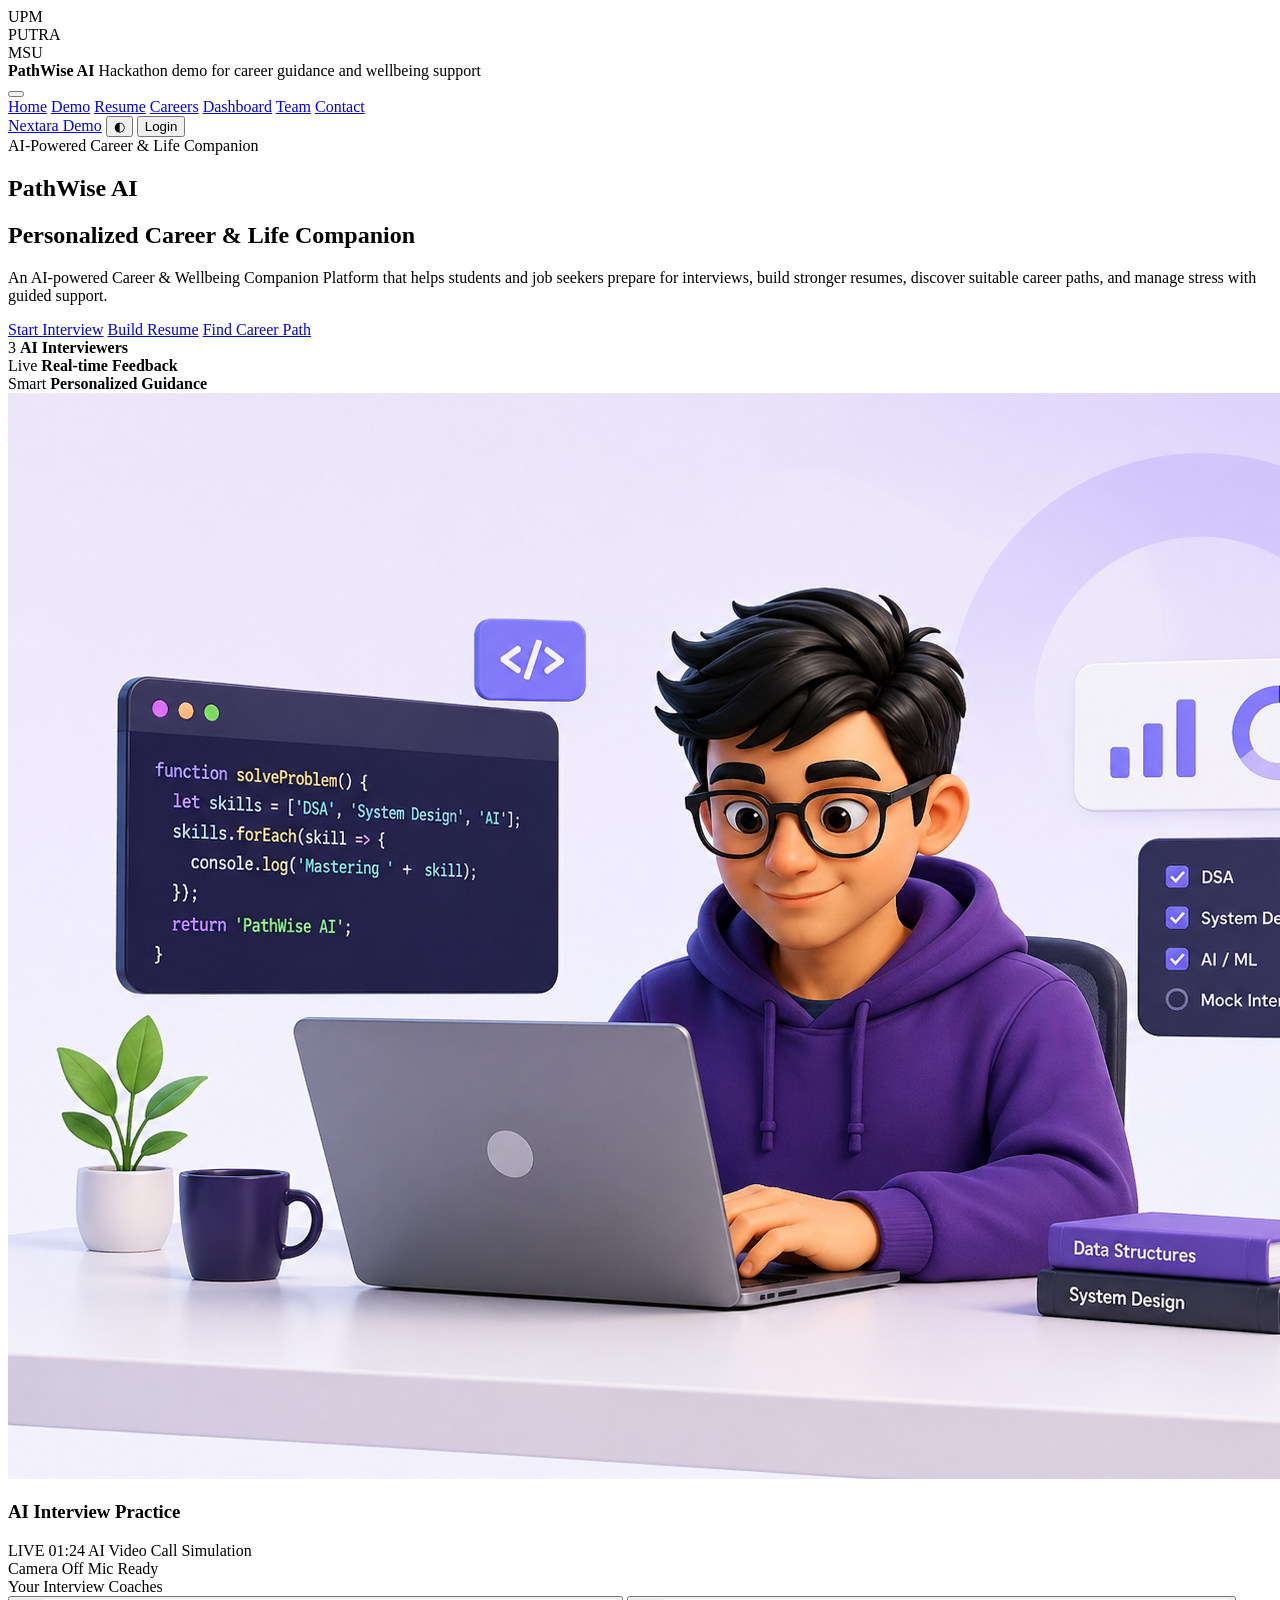
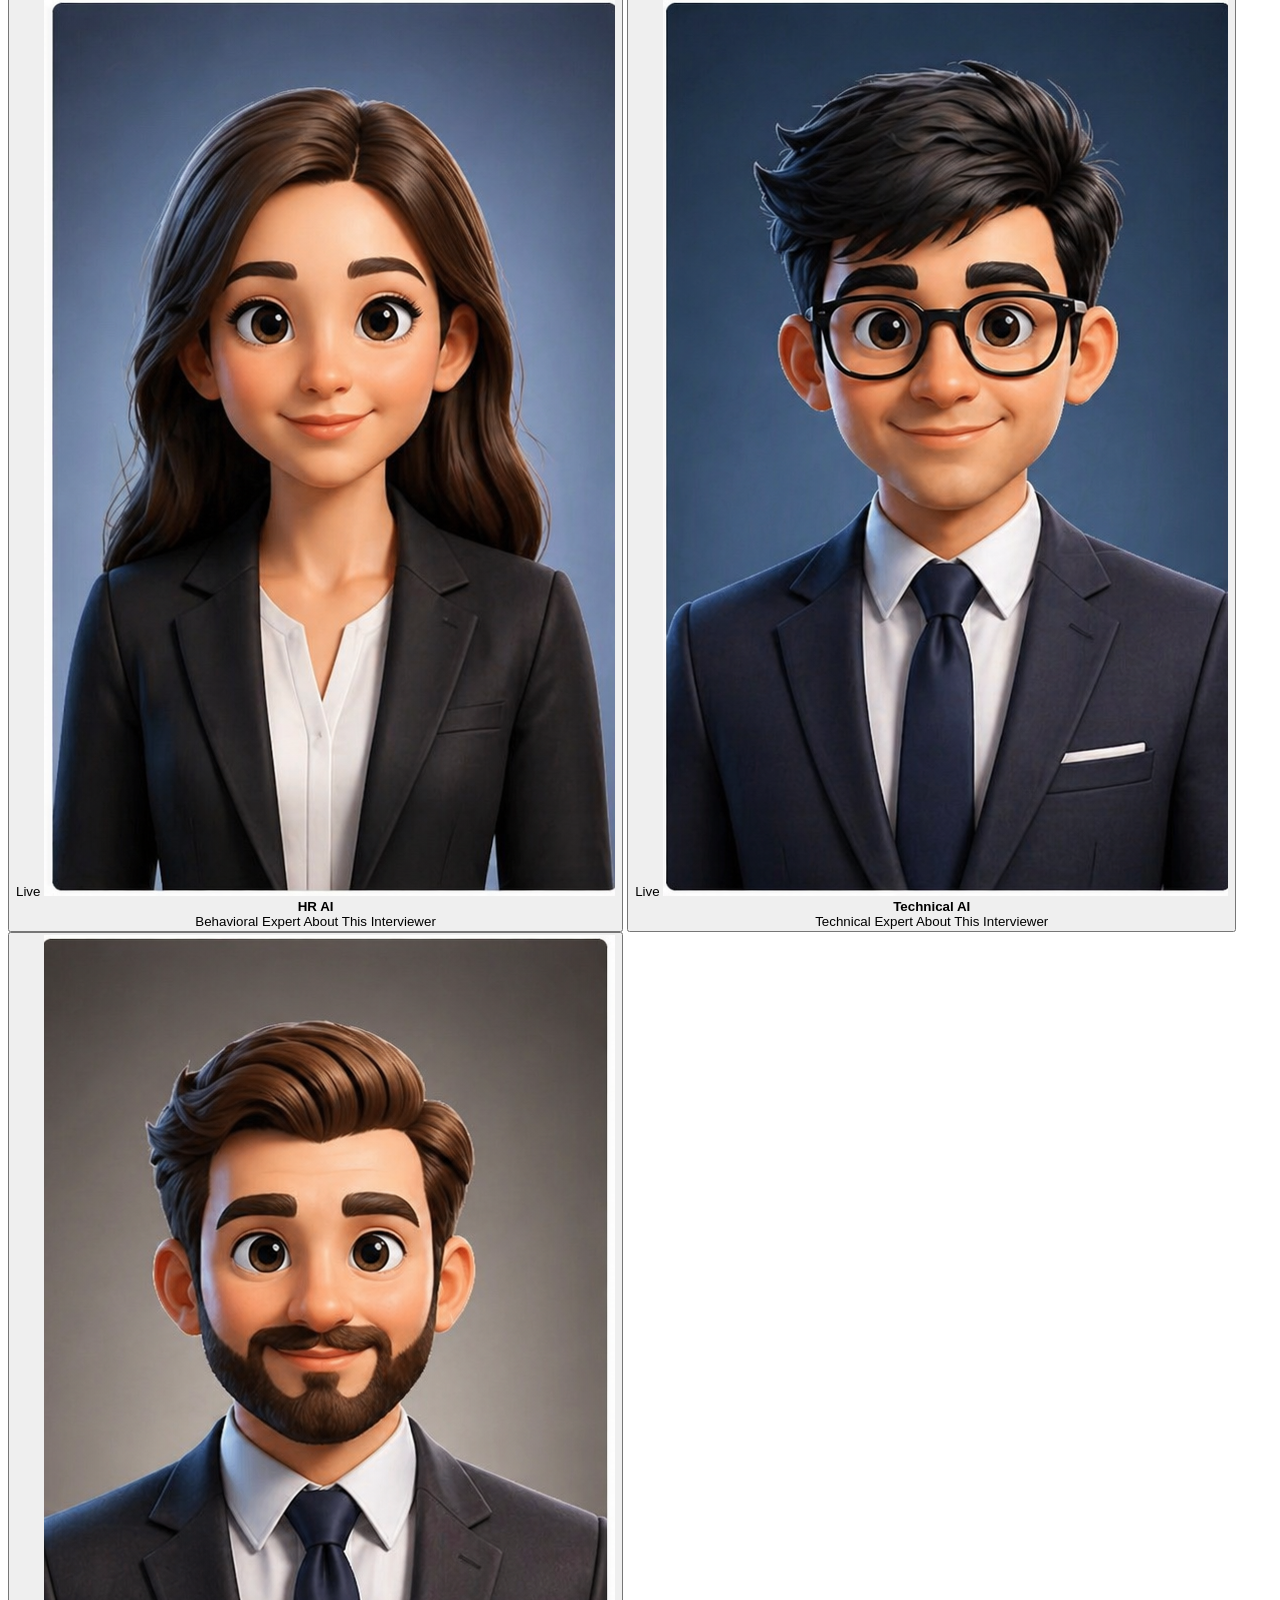
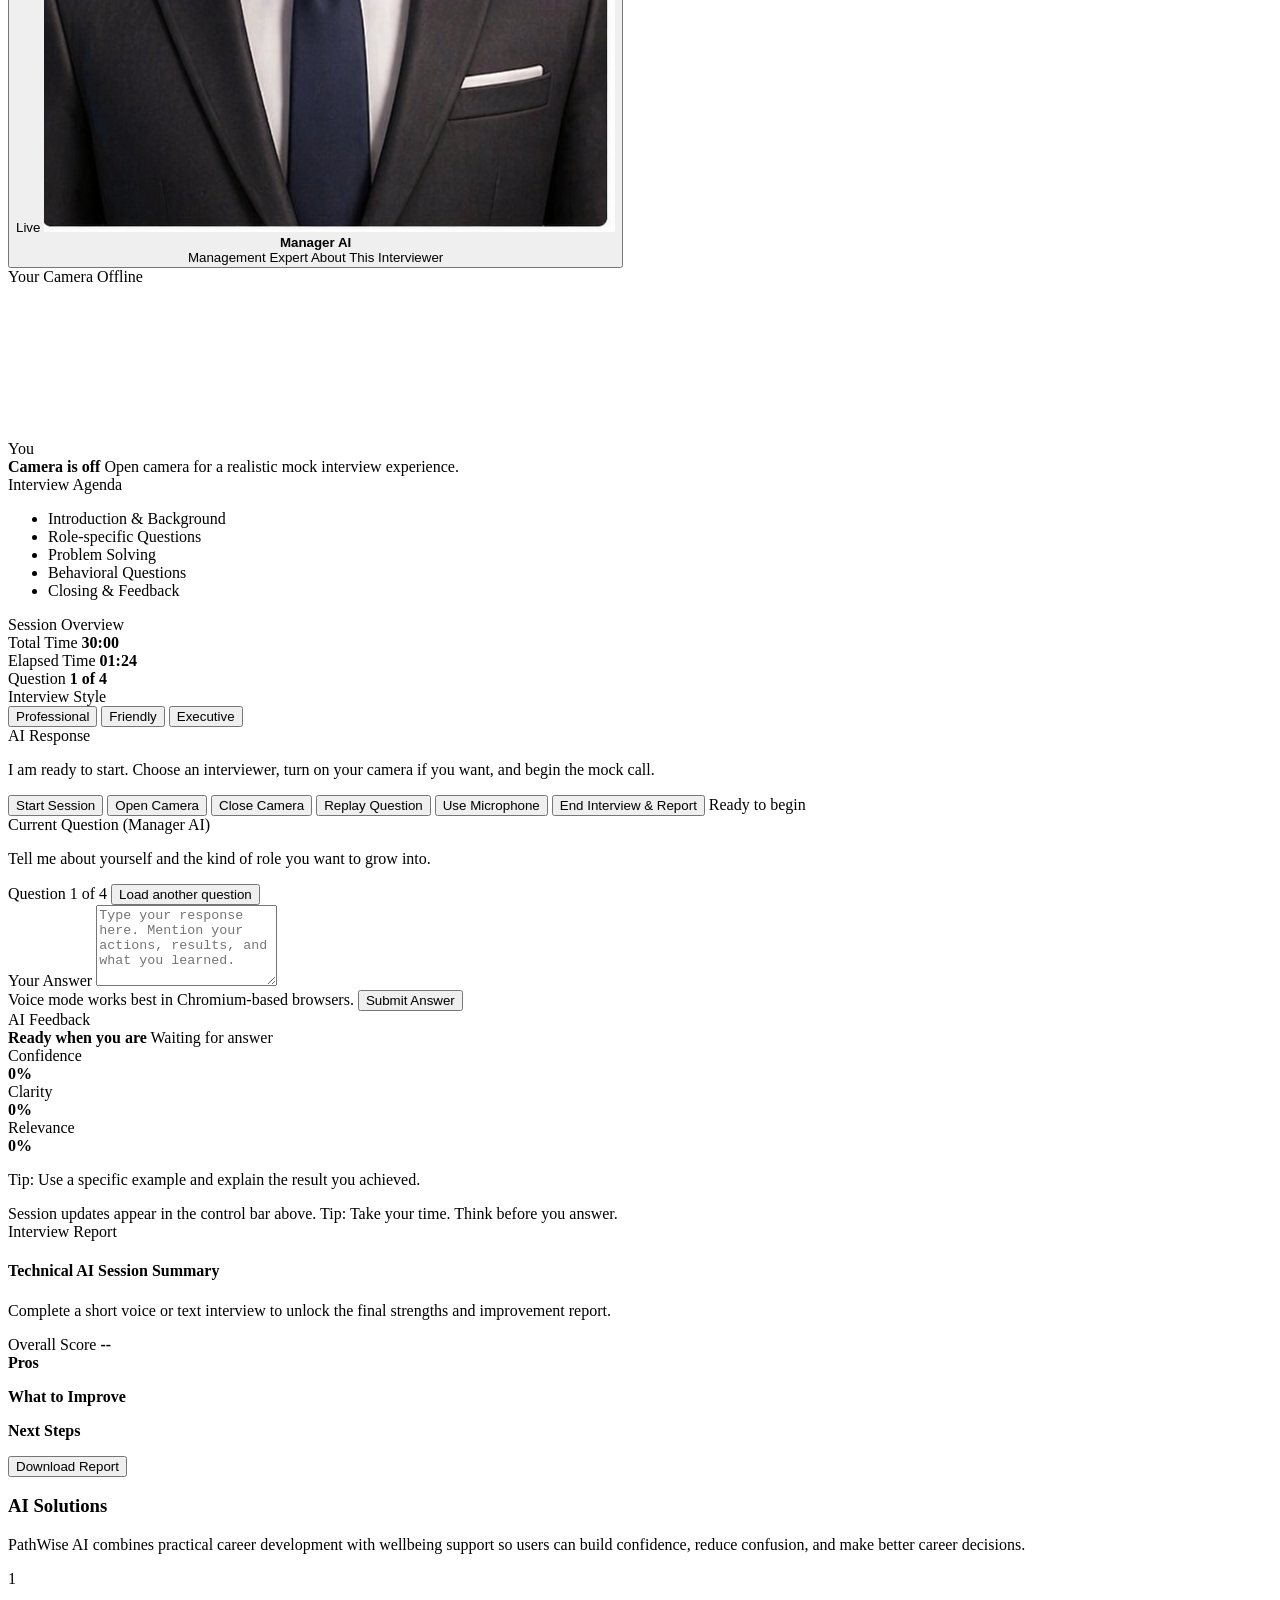
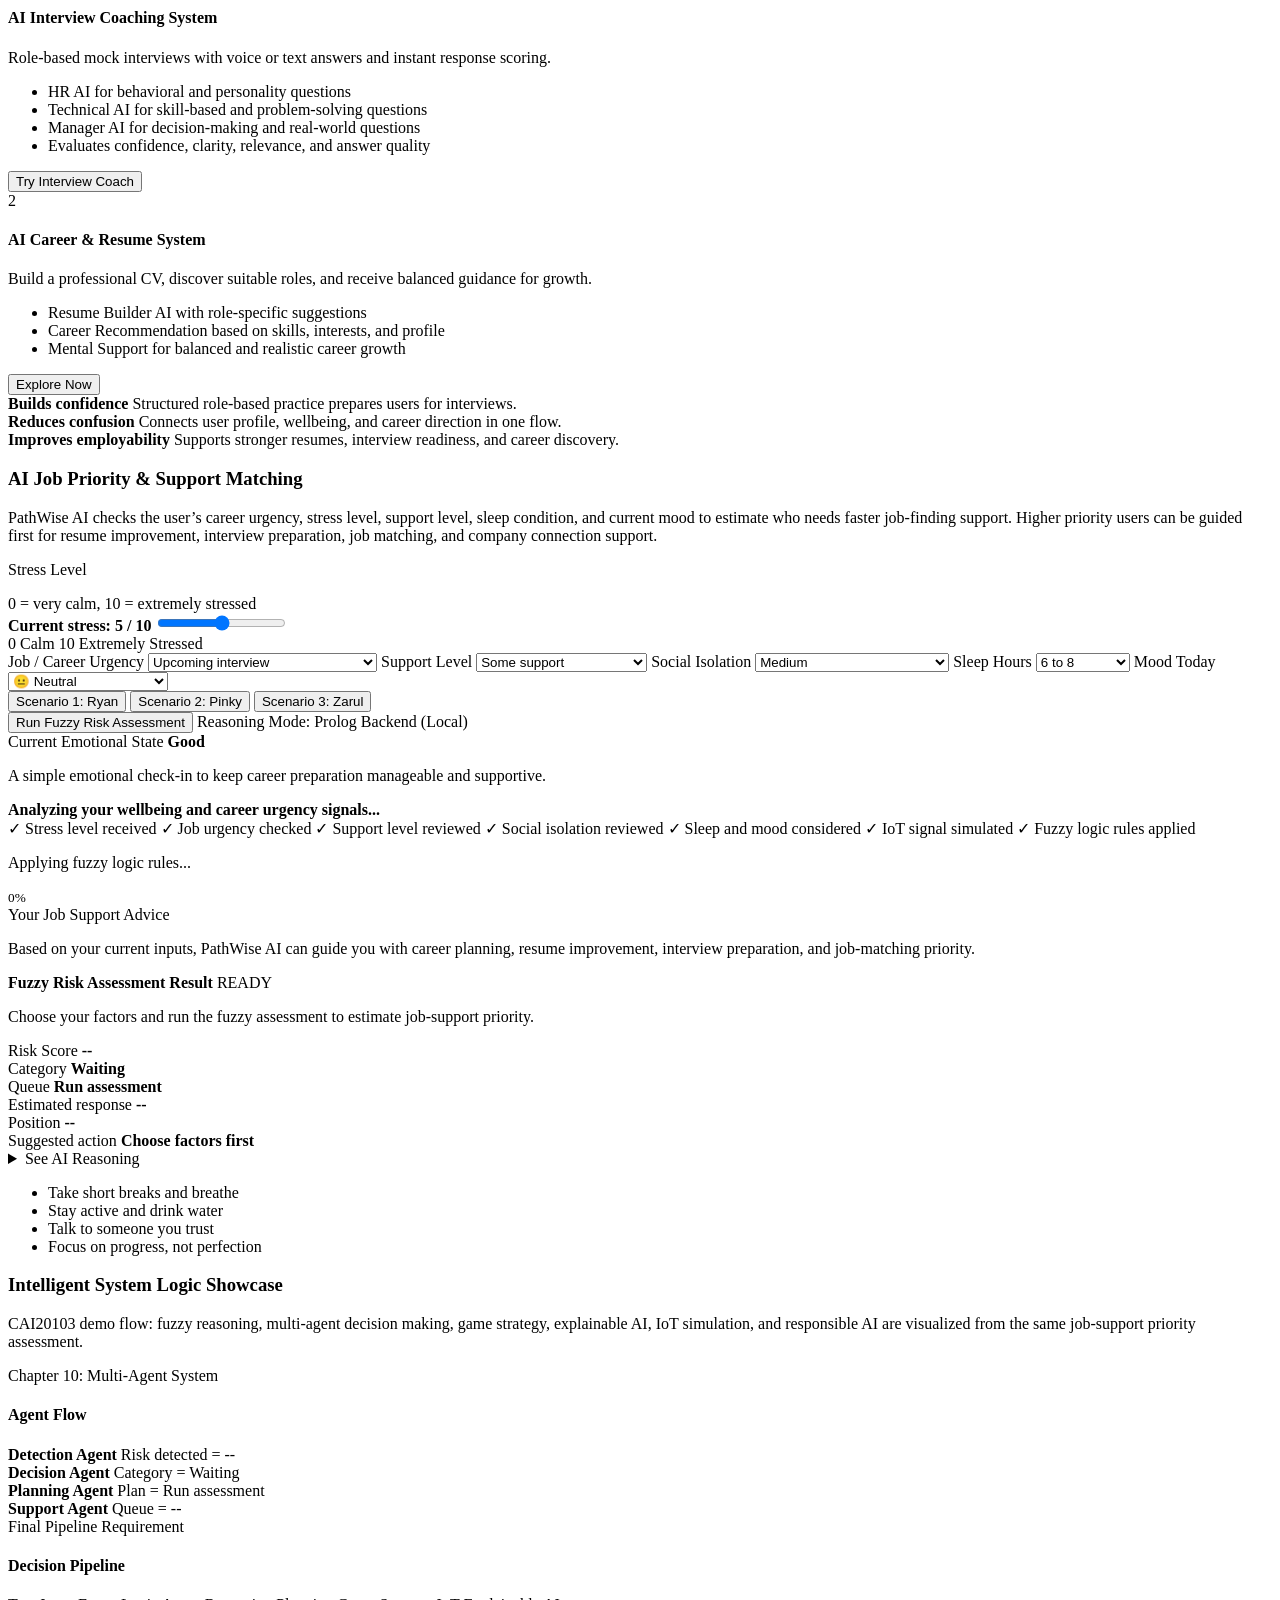
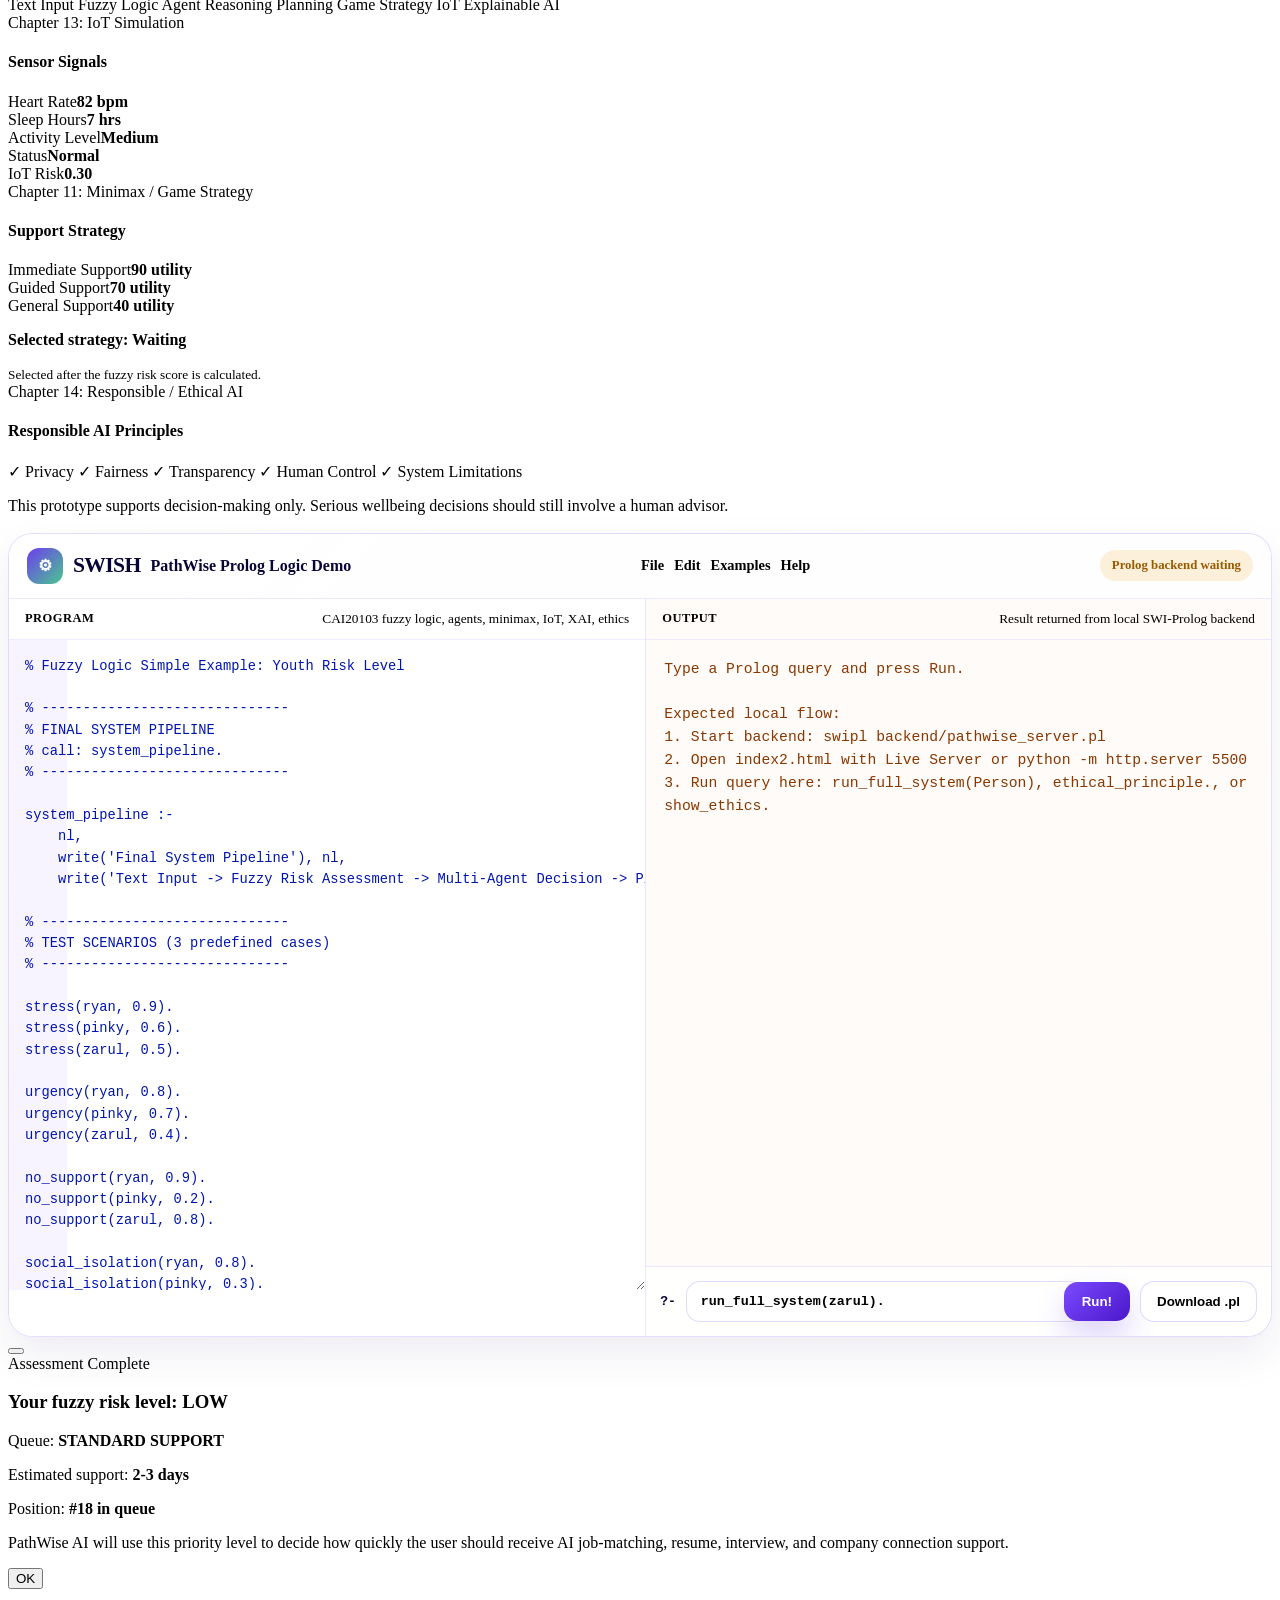
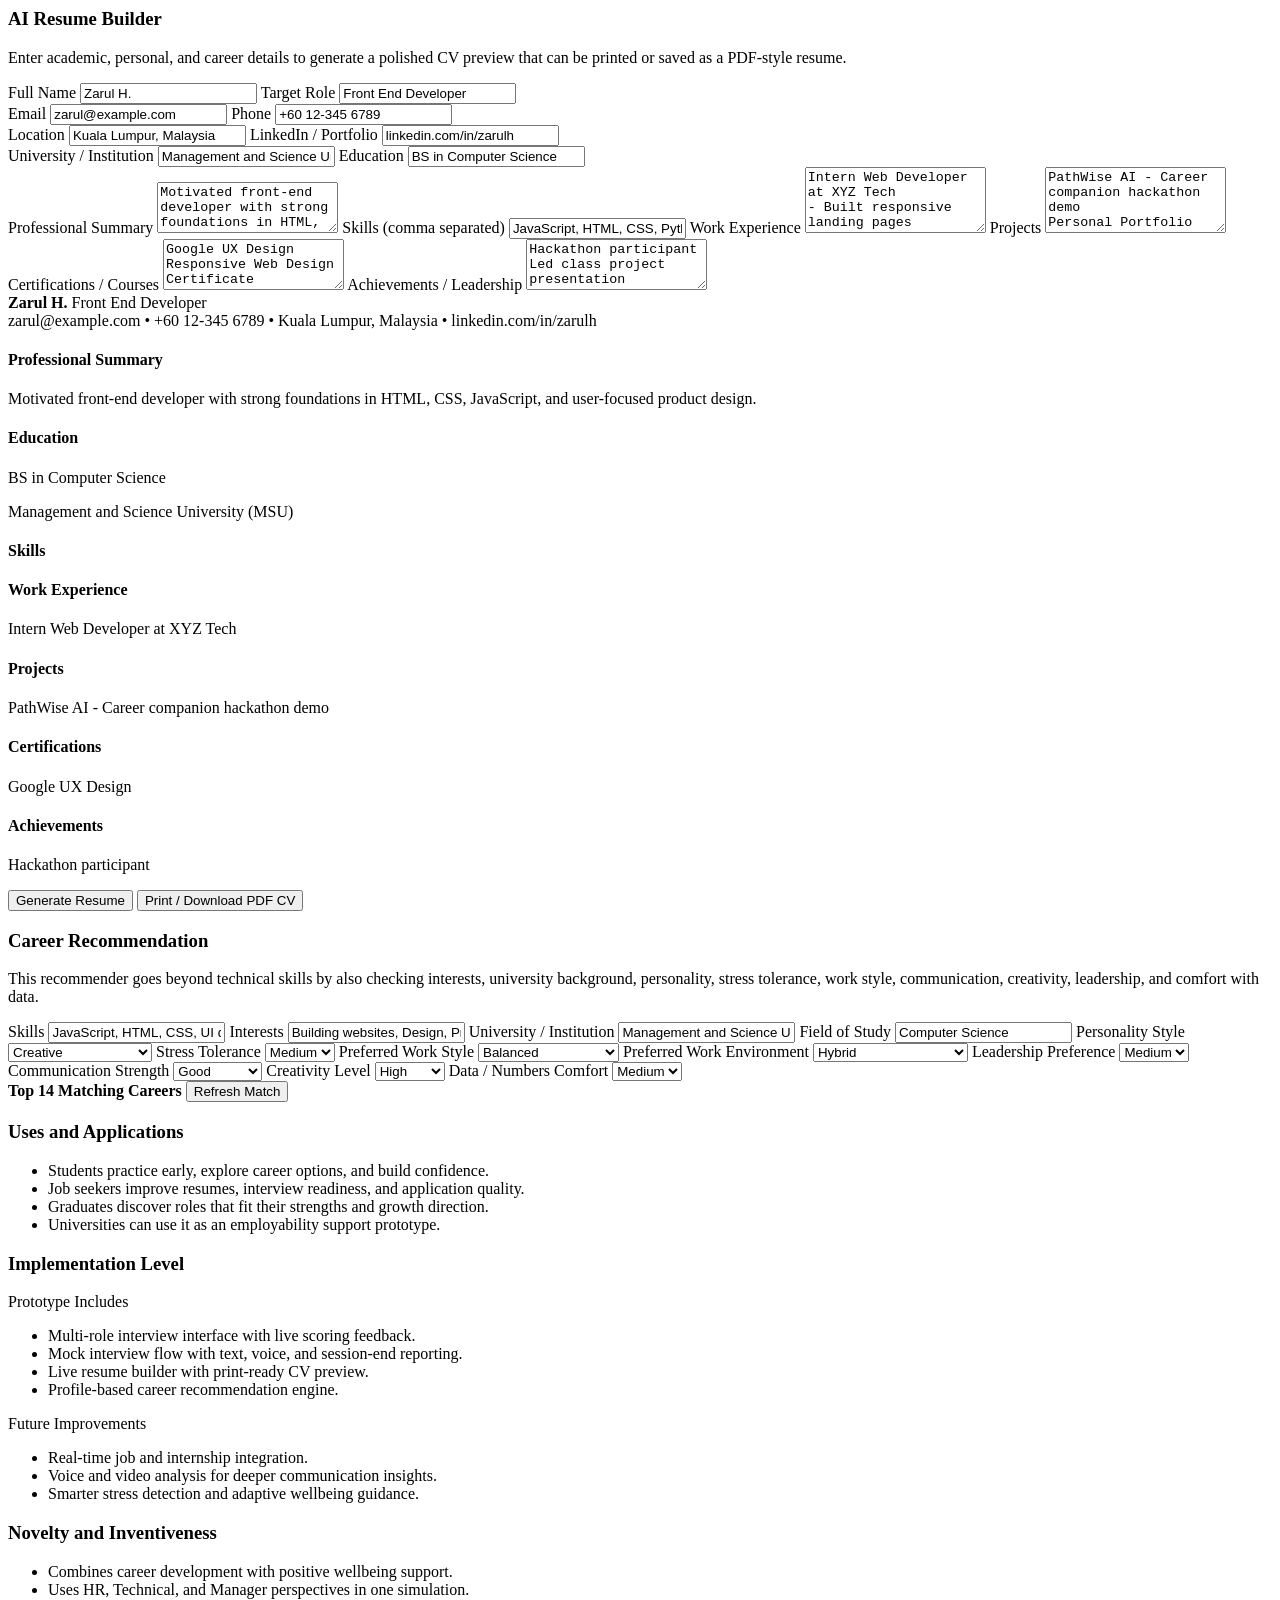
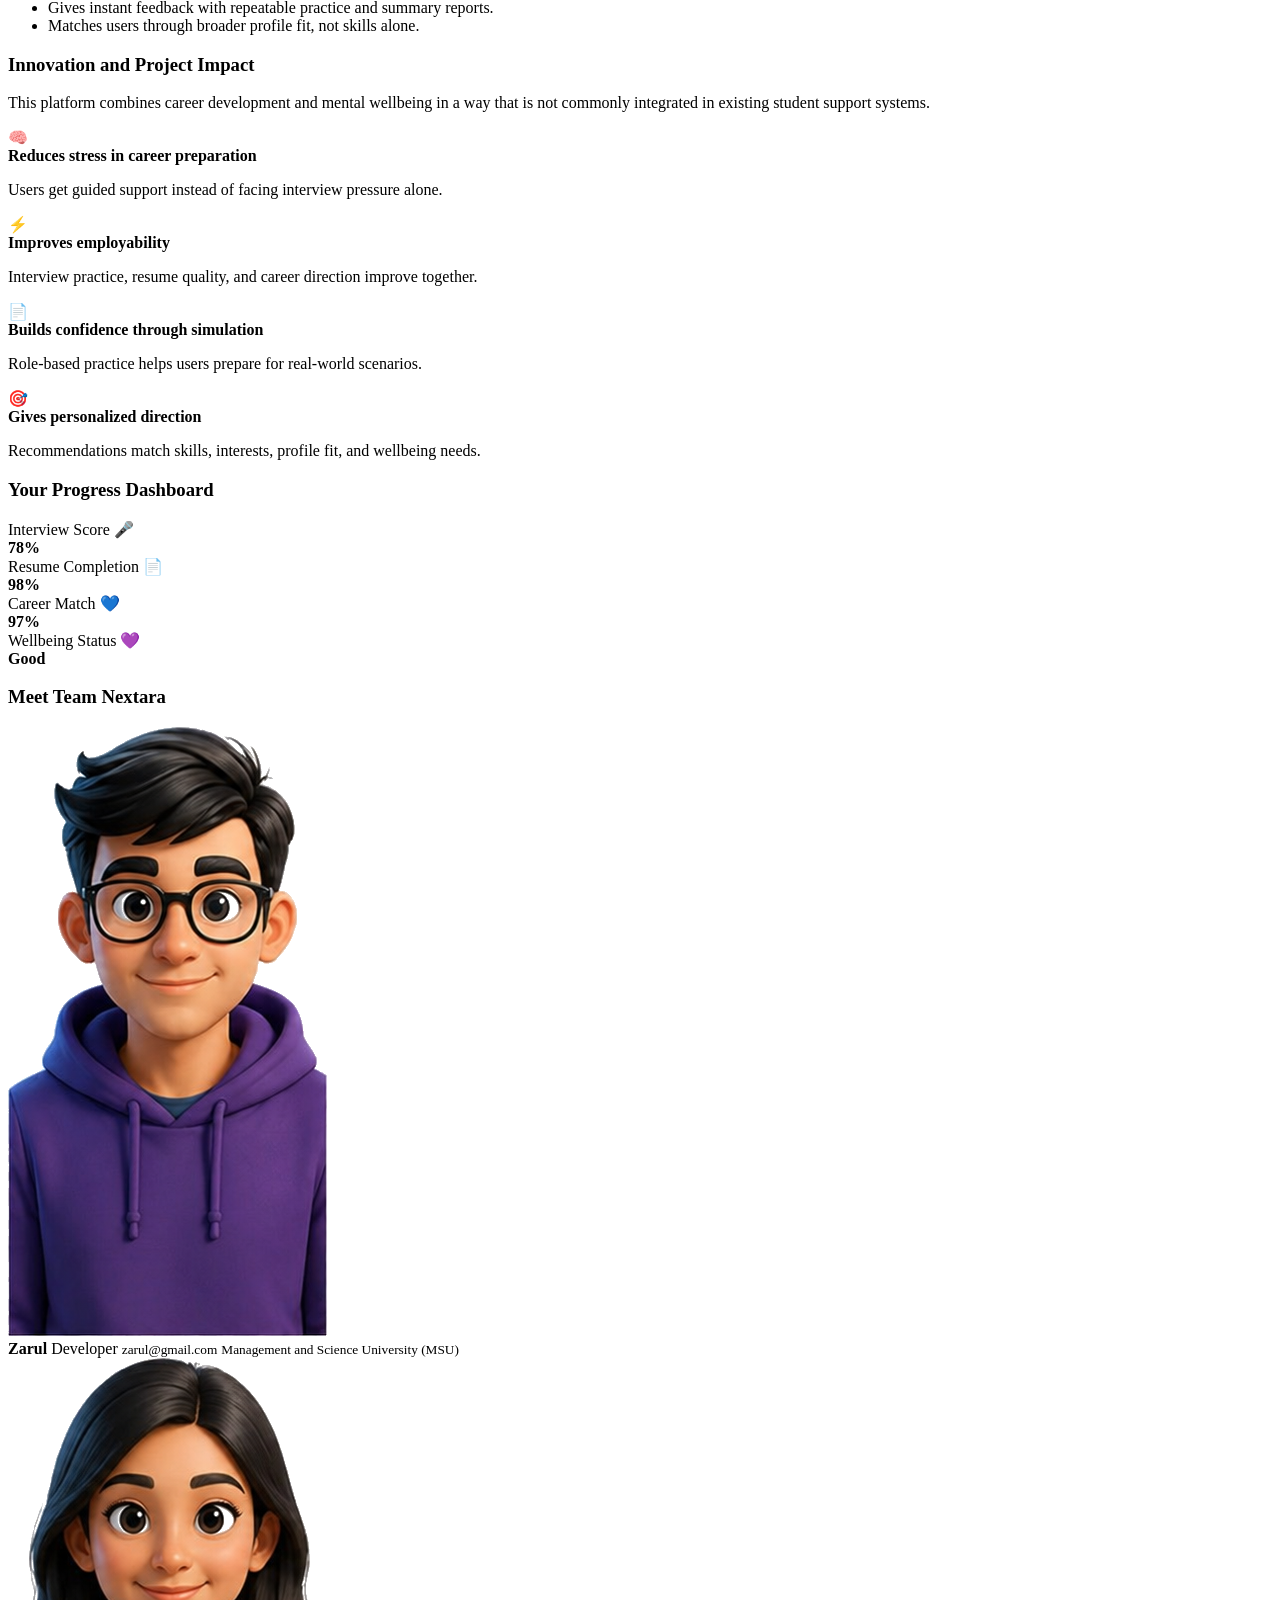
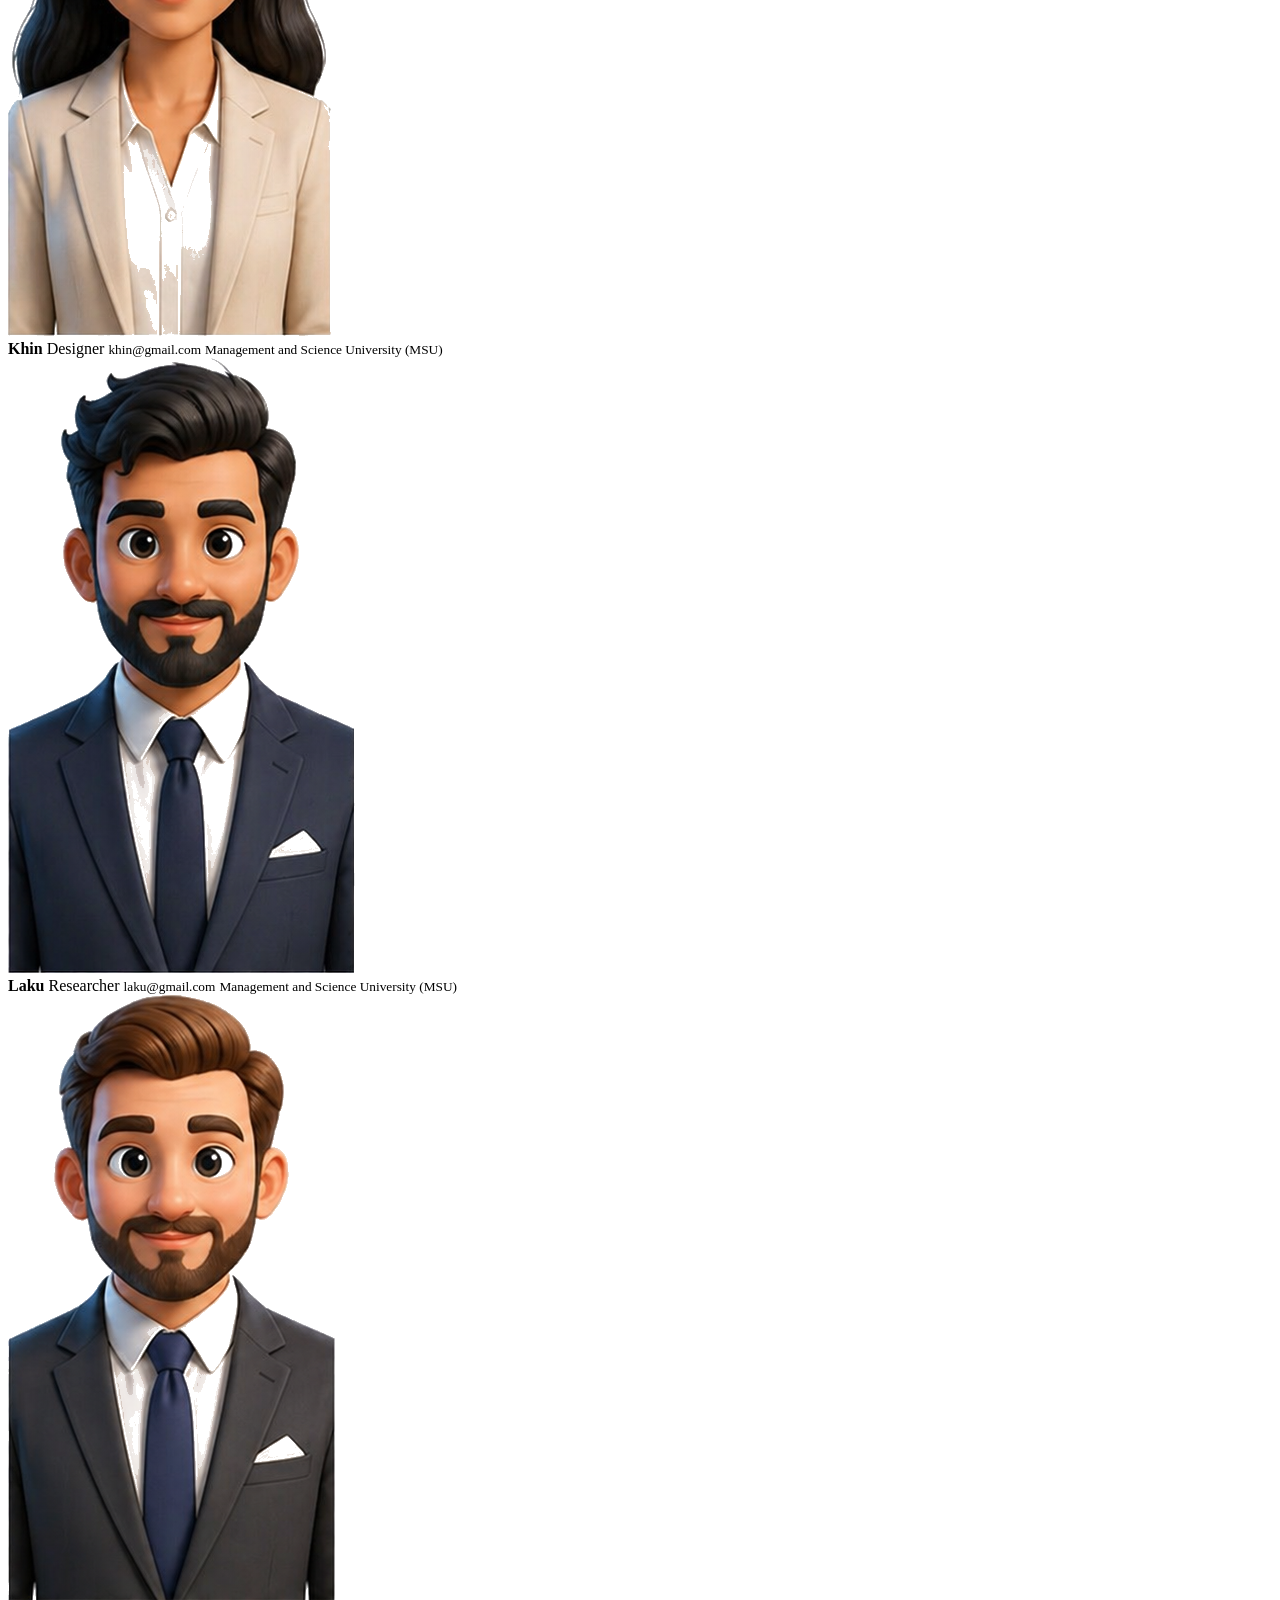
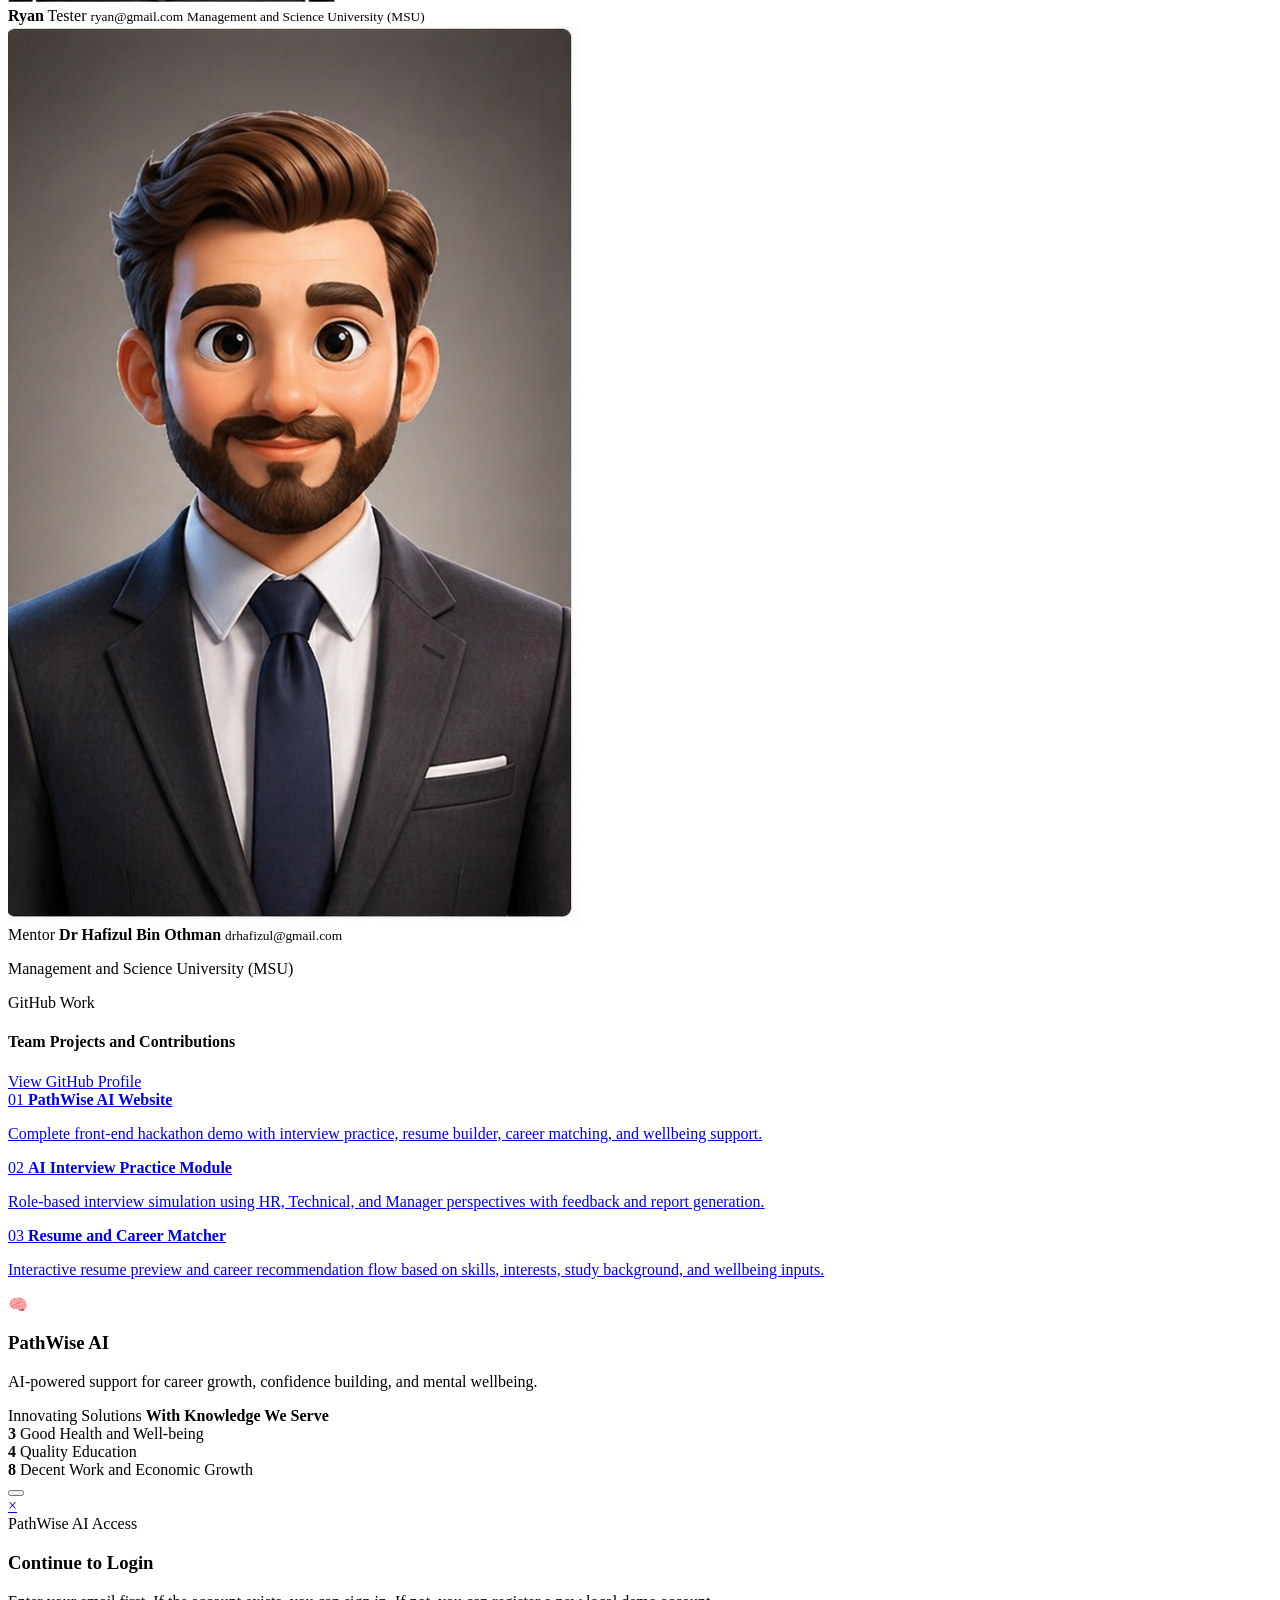
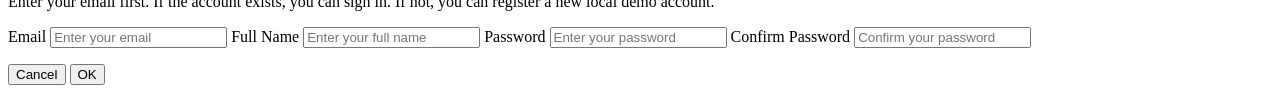
==== index2.html @ 495b3e90 "Fix Prolog SWISH demo in index2" ====
<!DOCTYPE html>
<html lang="en">
  <head>
    <meta charset="UTF-8" />
    <meta name="viewport" content="width=device-width, initial-scale=1.0" />
    <title>PathWise AI | Nextara</title>
    <link rel="stylesheet" href="style2.css" />
    <script defer src="js/prolog-api.js"></script>
    <script defer src="script2.js"></script>
    <style>
      .swish-demo-card {
        margin-top: 18px;
        overflow: hidden;
        border: 1px solid rgba(107, 63, 242, 0.16);
        border-radius: 24px;
        background: linear-gradient(135deg, rgba(255, 255, 255, 0.96), rgba(247, 243, 255, 0.88));
        box-shadow: 0 18px 42px rgba(36, 19, 91, 0.08);
      }

      .swish-demo-topbar {
        display: flex;
        align-items: center;
        justify-content: space-between;
        gap: 14px;
        padding: 14px 18px;
        border-bottom: 1px solid rgba(107, 63, 242, 0.12);
        background: rgba(255, 255, 255, 0.82);
      }

      .swish-brand {
        display: flex;
        align-items: center;
        gap: 10px;
        font-weight: 900;
        color: #090536;
      }

      .swish-brand-icon {
        width: 36px;
        height: 36px;
        display: grid;
        place-items: center;
        border-radius: 12px;
        background: linear-gradient(135deg, #6f3cf0, #48c78e);
        color: #fff;
      }

      .swish-brand strong {
        font-size: 1.35rem;
        letter-spacing: -0.03em;
      }

      .swish-menu {
        display: flex;
        flex-wrap: wrap;
        gap: 10px;
        color: var(--muted);
        font-weight: 800;
        font-size: 0.9rem;
      }

      .swish-status {
        padding: 8px 12px;
        border-radius: 999px;
        background: rgba(72, 199, 142, 0.12);
        color: #128852;
        font-size: 0.8rem;
        font-weight: 900;
      }

      .swish-status.offline {
        background: rgba(245, 165, 36, 0.16);
        color: #9a5a00;
      }

      .swish-demo-body {
        display: grid;
        grid-template-columns: minmax(0, 1.02fr) minmax(0, 1fr);
        min-height: 720px;
      }

      .swish-editor,
      .swish-console {
        min-width: 0;
      }

      .swish-editor {
        border-right: 1px solid rgba(107, 63, 242, 0.14);
        background: #fff;
      }

      .swish-pane-head {
        display: flex;
        align-items: center;
        justify-content: space-between;
        gap: 12px;
        padding: 12px 16px;
        border-bottom: 1px solid rgba(107, 63, 242, 0.1);
      }

      .swish-pane-head span {
        color: var(--primary-dark);
        font-size: 0.78rem;
        font-weight: 900;
        letter-spacing: 0.04em;
        text-transform: uppercase;
      }

      .swish-program {
        display: block;
        width: 100%;
        min-height: 650px;
        max-height: 720px;
        margin: 0;
        padding: 16px;
        border: 0;
        overflow: auto;
        color: #0015af;
        background:
          linear-gradient(90deg, rgba(247, 243, 255, 0.95) 0 58px, transparent 58px),
          #fff;
        font-family: "Consolas", "Courier New", monospace;
        font-size: 0.86rem;
        line-height: 1.55;
        white-space: pre;
        resize: vertical;
        box-sizing: border-box;
      }

      .swish-console {
        display: grid;
        grid-template-rows: auto minmax(590px, 1fr) auto;
        background: rgba(255, 252, 248, 0.88);
      }

      .swish-report-output {
        min-height: 590px;
        margin: 0;
        padding: 18px;
        overflow: auto;
        color: #8a3700;
        font-family: "Consolas", "Courier New", monospace;
        font-size: 0.92rem;
        line-height: 1.55;
        white-space: pre-wrap;
      }

      .swish-query-bar {
        display: grid;
        grid-template-columns: auto 1fr auto auto;
        gap: 10px;
        align-items: center;
        padding: 14px;
        border-top: 1px solid rgba(107, 63, 242, 0.12);
        background: rgba(255, 255, 255, 0.9);
      }

      .swish-query-bar code {
        color: #090536;
        font-weight: 900;
      }

      .swish-program:focus {
        outline: none;
        caret-color: #4b16c9;
        box-shadow: inset 0 0 0 2px rgba(107, 63, 242, 0.18);
      }

      .swish-query-bar select,
      .swish-query-bar input {
        width: 100%;
        padding: 12px 14px;
        border: 1px solid rgba(107, 63, 242, 0.18);
        border-radius: 14px;
        color: var(--text);
        font-weight: 800;
      }

      .swish-query-bar input {
        font-family: "Consolas", "Courier New", monospace;
        background: #fff;
      }

      .swish-run-btn {
        padding: 12px 18px;
        border: 0;
        border-radius: 14px;
        background: linear-gradient(135deg, #7b4bff, #4b16c9);
        color: #fff;
        font-weight: 900;
        cursor: pointer;
        box-shadow: 0 16px 30px rgba(107, 63, 242, 0.22);
      }

      .swish-run-btn:hover {
        transform: translateY(-1px);
      }

      .swish-download-btn {
        padding: 12px 16px;
        border: 1px solid rgba(107, 63, 242, 0.2);
        border-radius: 14px;
        background: #fff;
        color: var(--primary-dark);
        font-weight: 900;
        cursor: pointer;
      }

      .swish-download-btn:hover {
        transform: translateY(-1px);
        box-shadow: 0 12px 24px rgba(107, 63, 242, 0.14);
      }

      @media (max-width: 900px) {
        .swish-demo-body {
          grid-template-columns: 1fr;
        }

        .swish-editor {
          border-right: 0;
          border-bottom: 1px solid rgba(107, 63, 242, 0.14);
        }

        .swish-query-bar {
          grid-template-columns: 1fr;
        }
      }
    </style>
  </head>
  <body>
    <div class="ambient ambient-left"></div>
    <div class="ambient ambient-right"></div>

    <div class="site-shell">
      <header class="topbar" id="home">
        <div class="header-brand">
          <div class="brand-cluster">
            <div class="logo-chip logo-upm">UPM</div>
            <div class="logo-chip logo-putra">PUTRA</div>
            <div class="logo-chip logo-msu">MSU</div>
          </div>
          <div class="brand-text">
            <strong>PathWise AI</strong>
            <span>Hackathon demo for career guidance and wellbeing support</span>
          </div>
        </div>

        <button class="menu-toggle" id="menuToggle" type="button" aria-label="Toggle navigation">
          <span></span>
          <span></span>
          <span></span>
        </button>

        <nav class="main-nav" id="mainNav">
          <a href="#home">Home</a>
          <a href="#interview-demo">Demo</a>
          <a href="#resume-builder">Resume</a>
          <a href="#career-path">Careers</a>
          <a href="#dashboard">Dashboard</a>
          <a href="#team">Team</a>
          <a href="#footer">Contact</a>
        </nav>

        <div class="topbar-actions">
          <a class="header-pill" href="#interview-demo">Nextara Demo</a>
          <button class="theme-toggle" id="themeToggle" type="button" aria-label="Toggle theme">
            <span class="theme-icon">◐</span>
          </button>
          <button class="login-btn" id="loginTriggerBtn" type="button">Login</button>
        </div>
      </header>

      <main>
        <section class="hero-grid section-anchor">
          <div class="hero-panel">
            <span class="eyebrow">AI-Powered Career &amp; Life Companion</span>
            <h1>PathWise AI</h1>
            <h2>Personalized Career &amp; Life Companion</h2>
            <p class="hero-copy">
              An AI-powered Career &amp; Wellbeing Companion Platform that helps
              students and job seekers prepare for interviews, build stronger
              resumes, discover suitable career paths, and manage stress with
              guided support.
            </p>

            <div class="hero-actions">
              <a class="primary-btn" href="#interview-demo">Start Interview</a>
              <a class="secondary-btn" href="#resume-builder">Build Resume</a>
              <a class="secondary-btn" href="#career-path">Find Career Path</a>
            </div>

            <div class="hero-meta">
              <div class="meta-card">
                <span class="meta-label">3</span>
                <strong>AI Interviewers</strong>
              </div>
              <div class="meta-card">
                <span class="meta-label">Live</span>
                <strong>Real-time Feedback</strong>
              </div>
              <div class="meta-card">
                <span class="meta-label">Smart</span>
                <strong>Personalized Guidance</strong>
              </div>
            </div>
          </div>

          <div class="hero-visual">
            <img class="hero-visual-image" src="assets/home.png" alt="PathWise AI hero illustration" />
          </div>
        </section>

        <section class="section-card interview-demo" id="interview-demo">
          <div class="section-title centered">
            <h3>AI Interview Practice</h3>
          </div>

          <div class="video-stage avatar-style-friendly" id="videoStage">
            <div class="stage-topbar">
              <div class="stage-status-group">
                <span class="live-pill">LIVE</span>
                <span class="stage-clock" id="stageClock">01:24</span>
                <span class="call-mode-pill">AI Video Call Simulation</span>
              </div>
              <div class="device-status-row">
                <span class="device-pill" id="cameraStatus">Camera Off</span>
                <span class="device-pill" id="micStatus">Mic Ready</span>
              </div>
            </div>

            <div class="stage-toolbar">
              <div class="interview-panel-main">
                <span class="mini-label stage-label">Your Interview Coaches</span>
                <div class="speaker-grid">
                  <button class="speaker-card" type="button" data-role="hr">
                    <div class="speaker-avatar hr-avatar">
                      <span class="speaker-wave" aria-hidden="true">Live</span>
                      <img class="speaker-photo" src="assets/interview_hr_new.png" alt="HR AI avatar" />
                    </div>
                    <div class="speaker-meta">
                      <div class="speaker-meta-top">
                        <span class="speaker-online" aria-hidden="true"></span>
                        <strong>HR AI</strong>
                      </div>
                      <span>Behavioral Expert</span>
                      <span class="speaker-action">About This Interviewer</span>
                    </div>
                  </button>

                  <button class="speaker-card" type="button" data-role="technical">
                    <div class="speaker-avatar technical-avatar">
                      <span class="speaker-wave" aria-hidden="true">Live</span>
                      <img class="speaker-photo" src="assets/interview_technical_new.png" alt="Technical AI avatar" />
                    </div>
                    <div class="speaker-meta">
                      <div class="speaker-meta-top">
                        <span class="speaker-online" aria-hidden="true"></span>
                        <strong>Technical AI</strong>
                      </div>
                      <span>Technical Expert</span>
                      <span class="speaker-action">About This Interviewer</span>
                    </div>
                  </button>

                  <button class="speaker-card active" type="button" data-role="manager">
                    <div class="speaker-avatar manager-avatar">
                      <span class="speaker-wave" aria-hidden="true">Live</span>
                      <img class="speaker-photo" src="assets/interview_manager_new.png" alt="Manager AI avatar" />
                    </div>
                    <div class="speaker-meta">
                      <div class="speaker-meta-top">
                        <span class="speaker-online" aria-hidden="true"></span>
                        <strong>Manager AI</strong>
                      </div>
                      <span>Management Expert</span>
                      <span class="speaker-action">About This Interviewer</span>
                    </div>
                  </button>
                </div>
              </div>

              <div class="user-stage-card">
                <div class="user-stage-head">
                  <span class="mini-label stage-label">Your Camera</span>
                  <span class="camera-indicator" id="cameraIndicator">Offline</span>
                </div>
                <div class="user-video-wrap">
                  <video id="userVideo" autoplay muted playsinline></video>
                  <div class="user-video-placeholder" id="userVideoPlaceholder">
                    <div class="user-video-avatar">You</div>
                    <strong>Camera is off</strong>
                    <span>Open camera for a realistic mock interview experience.</span>
                  </div>
                </div>
                <div class="camera-summary-grid">
                  <div class="camera-summary-card">
                    <span class="mini-label stage-label">Interview Agenda</span>
                    <ul class="agenda-list">
                      <li class="active">Introduction &amp; Background</li>
                      <li>Role-specific Questions</li>
                      <li>Problem Solving</li>
                      <li>Behavioral Questions</li>
                      <li>Closing &amp; Feedback</li>
                    </ul>
                  </div>
                  <div class="camera-summary-card">
                    <span class="mini-label stage-label">Session Overview</span>
                    <div class="overview-stats">
                      <div class="overview-item">
                        <span>Total Time</span>
                        <strong>30:00</strong>
                      </div>
                      <div class="overview-item">
                        <span>Elapsed Time</span>
                        <strong id="elapsedClock">01:24</strong>
                      </div>
                      <div class="overview-item">
                        <span>Question</span>
                        <strong id="overviewQuestionCounter">1 of 4</strong>
                      </div>
                    </div>
                  </div>
                </div>
              </div>
            </div>

            <div class="call-config-bar">
              <div class="avatar-style-picker">
                <span class="mini-label stage-label">Interview Style</span>
                <div class="style-options">
                  <button class="style-chip" type="button" data-avatar-style="professional">Professional</button>
                  <button class="style-chip active" type="button" data-avatar-style="friendly">Friendly</button>
                  <button class="style-chip" type="button" data-avatar-style="executive">Executive</button>
                </div>
              </div>

              <div class="ai-response-box">
                <span class="mini-label stage-label">AI Response</span>
                <p id="aiResponseText">
                  I am ready to start. Choose an interviewer, turn on your camera if
                  you want, and begin the mock call.
                </p>
              </div>
            </div>

            <div class="stage-controls">
              <button class="control-btn" id="startInterviewBtn" type="button">Start Session</button>
              <button class="control-btn" id="openCameraBtn" type="button">Open Camera</button>
              <button class="control-btn" id="closeCameraBtn" type="button">Close Camera</button>
              <button class="control-btn" id="replayQuestionBtn" type="button">Replay Question</button>
              <button class="control-btn" id="voiceAnswerBtn" type="button">Use Microphone</button>
              <button class="control-btn danger-control" id="finishInterviewBtn" type="button">End Interview &amp; Report</button>
              <span class="session-status" id="sessionStatus">Ready to begin</span>
            </div>
          </div>

          <div class="demo-panels">
            <article class="mini-panel qa-panel">
              <span class="mini-label">Current Question (<span id="questionRoleLabel">Manager AI</span>)</span>
              <p id="questionText">
                Tell me about yourself and the kind of role you want to grow
                into.
              </p>
              <div class="question-footer">
                <span id="questionCounter">Question 1 of 4</span>
                <button class="text-action" id="nextQuestionBtn" type="button">Load another question</button>
              </div>
            </article>

            <article class="mini-panel answer-panel">
              <label class="mini-label" for="answerInput">Your Answer</label>
              <textarea
                id="answerInput"
                rows="5"
                placeholder="Type your response here. Mention your actions, results, and what you learned."
              ></textarea>
              <div class="answer-actions">
                <span class="timer-note" id="voiceSupportNote">Voice mode works best in Chromium-based browsers.</span>
                <button class="primary-btn full-btn" id="submitAnswerBtn" type="button">
                  Submit Answer
                </button>
              </div>
            </article>

            <article class="mini-panel feedback-panel">
              <span class="mini-label">AI Feedback</span>
              <div class="feedback-header">
                <strong id="feedbackHeadline">Ready when you are</strong>
                <span id="feedbackTone" class="feedback-tone neutral">Waiting for answer</span>
              </div>

              <div class="feedback-metric">
                <span>Confidence</span>
                <div class="metric-line">
                  <div class="metric-fill" id="confidenceFill"></div>
                </div>
                <strong id="confidenceScore">0%</strong>
              </div>

              <div class="feedback-metric">
                <span>Clarity</span>
                <div class="metric-line">
                  <div class="metric-fill" id="clarityFill"></div>
                </div>
                <strong id="clarityScore">0%</strong>
              </div>

              <div class="feedback-metric">
                <span>Relevance</span>
                <div class="metric-line">
                  <div class="metric-fill" id="relevanceFill"></div>
                </div>
                <strong id="relevanceScore">0%</strong>
              </div>

              <p class="tip-box" id="feedbackTip">
                Tip: Use a specific example and explain the result you achieved.
              </p>
            </article>
          </div>

          <div class="stage-note-bar">
            <span class="session-note-copy">Session updates appear in the control bar above.</span>
            <span class="session-tip">Tip: Take your time. Think before you answer.</span>
          </div>

          <article class="mini-panel report-panel hidden" id="sessionReport">
            <div class="report-head">
              <div>
                <span class="mini-label">Interview Report</span>
                <h4 id="reportRoleTitle">Technical AI Session Summary</h4>
                <p id="reportVerdict">
                  Complete a short voice or text interview to unlock the final
                  strengths and improvement report.
                </p>
              </div>
              <div class="report-score">
                <span>Overall Score</span>
                <strong id="reportOverallScore">--</strong>
              </div>
            </div>

            <div class="report-grid">
              <div class="report-card">
                <strong>Pros</strong>
                <ul class="bullet-list compact" id="reportPros"></ul>
              </div>
              <div class="report-card">
                <strong>What to Improve</strong>
                <ul class="bullet-list compact" id="reportCons"></ul>
              </div>
              <div class="report-card">
                <strong>Next Steps</strong>
                <ul class="bullet-list compact" id="reportNextSteps"></ul>
              </div>
            </div>

            <div class="report-breakdown" id="reportBreakdown"></div>
            <button class="secondary-btn" id="downloadReportBtn" type="button">Download Report</button>
          </article>
        </section>

        <section class="content-grid">
          <article class="section-card solution-card">
            <div class="section-title">
              <h3>AI Solutions</h3>
            </div>
            <p class="section-lead">
              PathWise AI combines practical career development with wellbeing
              support so users can build confidence, reduce confusion, and make
              better career decisions.
            </p>

            <div class="solution-master-card">
              <div class="solution-columns">
                <div class="solution-box flat-box">
                  <span class="solution-badge">1</span>
                  <h4>AI Interview Coaching System</h4>
                  <p>Role-based mock interviews with voice or text answers and instant response scoring.</p>
                  <ul class="bullet-list compact">
                    <li>HR AI for behavioral and personality questions</li>
                    <li>Technical AI for skill-based and problem-solving questions</li>
                    <li>Manager AI for decision-making and real-world questions</li>
                    <li>Evaluates confidence, clarity, relevance, and answer quality</li>
                  </ul>
                  <button class="text-action jump-btn" type="button" data-jump="#interview-demo">
                    Try Interview Coach
                  </button>
                </div>

                <div class="solution-box flat-box">
                  <span class="solution-badge">2</span>
                  <h4>AI Career &amp; Resume System</h4>
                  <p>Build a professional CV, discover suitable roles, and receive balanced guidance for growth.</p>
                  <ul class="bullet-list compact">
                    <li>Resume Builder AI with role-specific suggestions</li>
                    <li>Career Recommendation based on skills, interests, and profile</li>
                    <li>Mental Support for balanced and realistic career growth</li>
                  </ul>
                  <button class="text-action jump-btn" type="button" data-jump="#resume-builder">
                    Explore Now
                  </button>
                </div>
              </div>

              <div class="mini-highlight-grid">
                <div class="mini-highlight">
                  <strong>Builds confidence</strong>
                  <span>Structured role-based practice prepares users for interviews.</span>
                </div>
                <div class="mini-highlight">
                  <strong>Reduces confusion</strong>
                  <span>Connects user profile, wellbeing, and career direction in one flow.</span>
                </div>
                <div class="mini-highlight">
                  <strong>Improves employability</strong>
                  <span>Supports stronger resumes, interview readiness, and career discovery.</span>
                </div>
              </div>
            </div>
          </article>

          <article class="section-card wellbeing-card" id="wellbeing">
            <div class="section-title">
              <h3>AI Job Priority &amp; Support Matching</h3>
            </div>
            <p class="section-lead">
              PathWise AI checks the user’s career urgency, stress level,
              support level, sleep condition, and current mood to estimate who
              needs faster job-finding support. Higher priority users can be
              guided first for resume improvement, interview preparation, job
              matching, and company connection support.
            </p>

            <div class="wellbeing-layout vertical-layout">
              <div class="wellbeing-top-card">
                <div class="stress-slider-card">
                  <div>
                    <p class="wellbeing-question">Stress Level</p>
                    <span class="stress-helper">0 = very calm, 10 = extremely stressed</span>
                  </div>
                  <strong id="stressValueText">Current stress: 5 / 10</strong>
                  <input id="stressRange" type="range" min="0" max="10" value="5" />
                  <div class="stress-scale">
                    <span>0 Calm</span>
                    <span>10 Extremely Stressed</span>
                  </div>
                </div>
                <div class="wellbeing-check-grid">
                  <label>
                    Job / Career Urgency
                    <select id="wellbeingPressure">
                      <option value="interview" selected>Upcoming interview</option>
                      <option value="internship">Internship search</option>
                      <option value="fulltime-asap">Need full-time job urgently</option>
                      <option value="international-student">International student securing work</option>
                      <option value="graduation">Final semester job preparation</option>
                      <option value="part-time-student">Part-time student needing income</option>
                      <option value="financial">Financial pressure to find work</option>
                      <option value="family">Family pressure to get a job</option>
                      <option value="applications">Many job applications but no reply</option>
                      <option value="career-uncertain">Career direction unsure</option>
                      <option value="deadlines">Assignment / workload deadlines</option>
                      <option value="low-urgency">Low urgency / exploring only</option>
                    </select>
                  </label>
                  <label>
                    Support Level
                    <select id="wellbeingSupport">
                      <option value="alone">Mostly alone / no support</option>
                      <option value="some" selected>Some support</option>
                      <option value="parents">Parents or family support</option>
                      <option value="friends">Friends support</option>
                      <option value="mentor">Mentor / lecturer support</option>
                      <option value="strong">Strong support system</option>
                    </select>
                  </label>
                  <label>
                    Social Isolation
                    <select id="wellbeingIsolation">
                      <option value="low">Low (friends/family available)</option>
                      <option value="medium" selected>Medium</option>
                      <option value="high">High (mostly alone)</option>
                    </select>
                  </label>
                  <label>
                    Sleep Hours
                    <select id="wellbeingSleep">
                      <option value="less-4">Less than 4</option>
                      <option value="4-6">4 to 6</option>
                      <option value="6-8" selected>6 to 8</option>
                      <option value="8-plus">More than 8</option>
                    </select>
                  </label>
                  <label>
                    Mood Today
                    <select id="wellbeingEnergy">
                      <option value="happy">😊 Happy</option>
                      <option value="calm">🙂 Calm</option>
                      <option value="relaxed">😌 Relaxed</option>
                      <option value="neutral" selected>😐 Neutral</option>
                      <option value="confused">😕 Confused</option>
                      <option value="worried">😟 Worried</option>
                      <option value="sad">😢 Sad</option>
                      <option value="tired">😫 Tired</option>
                      <option value="frustrated">😤 Frustrated</option>
                      <option value="anxious">😰 Anxious</option>
                      <option value="overwhelmed">😵 Overwhelmed</option>
                      <option value="sleepy">😴 Sleepy</option>
                      <option value="motivated">💪 Motivated</option>
                      <option value="focused">🧠 Focused</option>
                      <option value="drained">😶 Emotionally drained</option>
                    </select>
                  </label>
                </div>
                <div class="scenario-actions" aria-label="Demo scenarios">
                  <button class="scenario-btn" type="button" data-scenario="ryan">Scenario 1: Ryan</button>
                  <button class="scenario-btn" type="button" data-scenario="pinky">Scenario 2: Pinky</button>
                  <button class="scenario-btn" type="button" data-scenario="zarul">Scenario 3: Zarul</button>
                </div>
                <button class="fuzzy-submit-btn" id="runFuzzyAssessmentBtn" type="button">
                  Run Fuzzy Risk Assessment
                </button>
                <span class="reasoning-mode-badge" id="reasoningModeBadge">Reasoning Mode: Prolog Backend (Local)</span>
                <div class="wellbeing-status-strip">
                  <div class="wellbeing-status-pill">
                    <span class="mini-label">Current Emotional State</span>
                    <strong id="wellbeingStatusTitle">Good</strong>
                  </div>
                  <p class="wellbeing-status-copy">A simple emotional check-in to keep career preparation manageable and supportive.</p>
                </div>
                <div class="fuzzy-loading-card hidden" id="fuzzyLoadingCard" aria-live="polite">
                  <strong>Analyzing your wellbeing and career urgency signals...</strong>
                  <div class="fuzzy-factor-list">
                    <span>&#10003; Stress level received</span>
                    <span>&#10003; Job urgency checked</span>
                    <span>&#10003; Support level reviewed</span>
                    <span>&#10003; Social isolation reviewed</span>
                    <span>&#10003; Sleep and mood considered</span>
                    <span>&#10003; IoT signal simulated</span>
                    <span>&#10003; Fuzzy logic rules applied</span>
                  </div>
                  <p>Applying fuzzy logic rules...</p>
                  <div class="fuzzy-progress-track">
                    <div class="fuzzy-progress-fill" id="fuzzyProgressFill"></div>
                  </div>
                  <small id="fuzzyProgressText">0%</small>
                </div>
              </div>

              <div class="wellbeing-advice">
                <div class="wellbeing-advice-text">
                  <span class="mini-label">Your Job Support Advice</span>
                  <p id="wellbeingMessage">
                    Based on your current inputs, PathWise AI can guide you with
                    career planning, resume improvement, interview preparation,
                    and job-matching priority.
                  </p>
                  <div class="wellbeing-summary-card fuzzy-result-card is-low" id="fuzzyResultCard">
                    <div class="fuzzy-result-head">
                      <strong>Fuzzy Risk Assessment Result</strong>
                      <span class="risk-badge low" id="fuzzyCategoryBadge">READY</span>
                    </div>
                    <p id="wellbeingSummary">
                      Choose your factors and run the fuzzy assessment to estimate job-support priority.
                    </p>
                    <div class="risk-meter">
                      <div class="risk-meter-fill" id="fuzzyRiskMeter"></div>
                    </div>
                    <div class="fuzzy-result-grid">
                      <div>
                        <span>Risk Score</span>
                        <strong id="fuzzyRiskScore">--</strong>
                      </div>
                      <div>
                        <span>Category</span>
                        <strong id="fuzzyRiskCategory">Waiting</strong>
                      </div>
                      <div>
                        <span>Queue</span>
                        <strong id="fuzzyQueue">Run assessment</strong>
                      </div>
                      <div>
                        <span>Estimated response</span>
                        <strong id="fuzzyWait">--</strong>
                      </div>
                      <div>
                        <span>Position</span>
                        <strong id="fuzzyPosition">--</strong>
                      </div>
                      <div>
                        <span>Suggested action</span>
                        <strong id="fuzzyAction">Choose factors first</strong>
                      </div>
                    </div>
                  </div>
                  <details class="fuzzy-reasoning-card" id="fuzzyReasoningCard">
                    <summary>See AI Reasoning</summary>
                    <div class="fuzzy-reasoning-grid">
                      <span>Stress: <strong id="reasonStress">0.6</strong></span>
                      <span>Urgency: <strong id="reasonUrgency">0.9</strong></span>
                      <span>Support: <strong id="reasonSupport">0.5</strong></span>
                      <span>Social Isolation: <strong id="reasonIsolation">0.5</strong></span>
                      <span>Sleep risk: <strong id="reasonSleep">0.3</strong></span>
                      <span>Mood risk: <strong id="reasonEnergy">0.5</strong></span>
                      <span>IoT Risk: <strong id="reasonIotRisk">0.3</strong></span>
                      <span>Rule: <strong id="reasonRule">IF stress HIGH AND urgency HIGH THEN risk HIGH</strong></span>
                      <span>Fuzzy: <strong id="reasonFuzzy">min(0.6,0.9)=0.6</strong></span>
                      <span>Final: <strong id="reasonFinal">max(0.6,0.5)=0.6</strong></span>
                      <span>Category: <strong id="reasonCategory">MEDIUM</strong></span>
                      <span>Queue: <strong id="reasonQueue">PRIORITY SUPPORT</strong></span>
                      <span>Estimated Response: <strong id="reasonWait">12-24 hrs</strong></span>
                      <span>Suggested Action: <strong id="reasonAction">Guided support</strong></span>
                    </div>
                    <p class="reason-explain" id="reasonExplain">
                      Based on the given stress, urgency, support, social isolation,
                      sleep, mood, and IoT signals, the system explains why this queue
                      was selected.
                    </p>
                    <pre><code>high_risk(Person,Degree):-
stress(Person,S),
urgency(Person,U),
Degree is min(S,U).

final_risk(Person,FinalDegree):-
    high_risk(Person,D1),
    support_risk(Person,D2),
    isolation_risk(Person,D3),
    sleep_risk(Person,D4),
    mood_risk(Person,D5),
    FinalDegree is max(D1,max(D2,max(D3,max(D4,D5)))).</code></pre>
                    <small>This is a frontend demo showing how fuzzy logic reasoning can be represented in a real user interface.</small>
                  </details>
                  <ul class="bullet-list compact" id="wellbeingTips">
                    <li>Take short breaks and breathe</li>
                    <li>Stay active and drink water</li>
                    <li>Talk to someone you trust</li>
                    <li>Focus on progress, not perfection</li>
                  </ul>
                </div>
              </div>
            </div>
            <div class="intelligent-showcase" id="logic-showcase">
              <div class="section-title">
                <h3>Intelligent System Logic Showcase</h3>
              </div>
              <p class="section-lead">
                CAI20103 demo flow: fuzzy reasoning, multi-agent decision making,
                game strategy, explainable AI, IoT simulation, and responsible AI
                are visualized from the same job-support priority assessment.
              </p>

              <div class="intelligent-showcase-grid">
                <div class="logic-card agent-card">
                  <span class="mini-label">Chapter 10: Multi-Agent System</span>
                  <h4>Agent Flow</h4>
                  <div class="agent-flow">
                    <div>
                      <strong>Detection Agent</strong>
                      <span id="agentDetection">Risk detected = --</span>
                    </div>
                    <div>
                      <strong>Decision Agent</strong>
                      <span id="agentDecision">Category = Waiting</span>
                    </div>
                    <div>
                      <strong>Planning Agent</strong>
                      <span id="agentPlanning">Plan = Run assessment</span>
                    </div>
                    <div>
                      <strong>Support Agent</strong>
                      <span id="agentSupport">Queue = --</span>
                    </div>
                  </div>
                </div>

                <div class="logic-card pipeline-card">
                  <span class="mini-label">Final Pipeline Requirement</span>
                  <h4>Decision Pipeline</h4>
                  <div class="pipeline-steps">
                    <span data-pipeline-step="text">Text Input</span>
                    <span data-pipeline-step="fuzzy">Fuzzy Logic</span>
                    <span data-pipeline-step="agent">Agent Reasoning</span>
                    <span data-pipeline-step="planning">Planning</span>
                    <span data-pipeline-step="minimax">Game Strategy</span>
                    <span data-pipeline-step="iot">IoT</span>
                    <span data-pipeline-step="xai">Explainable AI</span>
                  </div>
                </div>

                <div class="logic-card iot-card">
                  <span class="mini-label">Chapter 13: IoT Simulation</span>
                  <h4>Sensor Signals</h4>
                  <div class="iot-grid">
                    <div><span>Heart Rate</span><strong id="iotHeartRate">82 bpm</strong></div>
                    <div><span>Sleep Hours</span><strong id="iotSleepHours">7 hrs</strong></div>
                    <div><span>Activity Level</span><strong id="iotActivity">Medium</strong></div>
                    <div><span>Status</span><strong id="iotStatus">Normal</strong></div>
                    <div><span>IoT Risk</span><strong id="iotRisk">0.30</strong></div>
                  </div>
                </div>

                <div class="logic-card minimax-card">
                  <span class="mini-label">Chapter 11: Minimax / Game Strategy</span>
                  <h4>Support Strategy</h4>
                  <div class="utility-list">
                    <div><span>Immediate Support</span><strong>90 utility</strong></div>
                    <div><span>Guided Support</span><strong>70 utility</strong></div>
                    <div><span>General Support</span><strong>40 utility</strong></div>
                  </div>
                  <p><strong id="minimaxStrategy">Selected strategy: Waiting</strong></p>
                  <small id="minimaxReason">Selected after the fuzzy risk score is calculated.</small>
                </div>

                <div class="logic-card ethics-card">
                  <span class="mini-label">Chapter 14: Responsible / Ethical AI</span>
                  <h4>Responsible AI Principles</h4>
                  <div class="ethics-list">
                    <span>&#10003; Privacy</span>
                    <span>&#10003; Fairness</span>
                    <span>&#10003; Transparency</span>
                    <span>&#10003; Human Control</span>
                    <span>&#10003; System Limitations</span>
                  </div>
                  <p>This prototype supports decision-making only. Serious wellbeing decisions should still involve a human advisor.</p>
                </div>
              </div>
            </div>
            <div class="swish-demo-card" id="prolog-swish-demo">
              <div class="swish-demo-topbar">
                <div class="swish-brand">
                  <span class="swish-brand-icon">⚙</span>
                  <strong>SWISH</strong>
                  <span>PathWise Prolog Logic Demo</span>
                </div>
                <div class="swish-menu">
                  <span>File</span>
                  <span>Edit</span>
                  <span>Examples</span>
                  <span>Help</span>
                </div>
                <span class="swish-status offline" id="swishBackendStatus">Prolog backend waiting</span>
              </div>

              <div class="swish-demo-body">
                <div class="swish-editor">
                  <div class="swish-pane-head">
                    <span>Program</span>
                    <small>CAI20103 fuzzy logic, agents, minimax, IoT, XAI, ethics</small>
                  </div>
                  <textarea class="swish-program" id="swishProgramCode" spellcheck="false">% Fuzzy Logic Simple Example: Youth Risk Level

% ------------------------------
% FINAL SYSTEM PIPELINE
% call: system_pipeline.
% ------------------------------

system_pipeline :-
    nl,
    write('Final System Pipeline'), nl,
    write('Text Input -&gt; Fuzzy Risk Assessment -&gt; Multi-Agent Decision -&gt; Planning -&gt; Game Strategy (Minimax) -&gt; IoT Integration -&gt; Final Explainable Decision'), nl.

% ------------------------------
% TEST SCENARIOS (3 predefined cases)
% ------------------------------

stress(ryan, 0.9).
stress(pinky, 0.6).
stress(zarul, 0.5).

urgency(ryan, 0.8).
urgency(pinky, 0.7).
urgency(zarul, 0.4).

no_support(ryan, 0.9).
no_support(pinky, 0.2).
no_support(zarul, 0.8).

social_isolation(ryan, 0.8).
social_isolation(pinky, 0.3).
social_isolation(zarul, 0.7).

% ------------------------------
% PART A: FUZZY LOGIC &amp; UNCERTAINTY
% ------------------------------

fuzzy_and(A, B, Result) :-
    Result is min(A, B).

fuzzy_or(A, B, Result) :-
    Result is max(A, B).

high_risk(Person, Degree) :-
    stress(Person, StressDegree),
    urgency(Person, UrgencyDegree),
    fuzzy_and(StressDegree, UrgencyDegree, Degree).

support_risk(Person, Degree) :-
    no_support(Person, Degree).

isolation_risk(Person, Degree) :-
    social_isolation(Person, Degree).

final_risk(Person, FinalDegree) :-
    high_risk(Person, D1),
    support_risk(Person, D2),
    isolation_risk(Person, D3),
    fuzzy_or(D1, D2, Temp1),
    fuzzy_or(Temp1, D3, FinalDegree).

risk_category(Person, high) :-
    final_risk(Person, Degree),
    Degree &gt;= 0.7.

risk_category(Person, medium) :-
    final_risk(Person, Degree),
    Degree &gt;= 0.4,
    Degree &lt; 0.7.

risk_category(Person, low) :-
    final_risk(Person, Degree),
    Degree &lt; 0.4.

queue_priority(Person, 'URGENT SUPPORT', '0-2 hrs', '#1 in queue', 'Immediate wellbeing and career support') :-
    final_risk(Person, Degree),
    Degree &gt;= 0.8.

queue_priority(Person, 'PRIORITY SUPPORT', '12-24 hrs', '#7 in queue', 'Guided wellbeing support') :-
    final_risk(Person, Degree),
    Degree &gt;= 0.4,
    Degree &lt; 0.8.

queue_priority(Person, 'STANDARD SUPPORT', '2-3 days', '#18 in queue', 'General career and wellbeing guidance') :-
    final_risk(Person, Degree),
    Degree &lt; 0.4.

% ------------------------------
% PART B: MULTI-AGENT SYSTEM
% ------------------------------

agent(detection_agent).
agent(decision_agent).
agent(planning_agent).
agent(support_agent).

detection_agent(Person, Score) :-
    final_risk(Person, Score).

decision_agent(Person, Category) :-
    risk_category(Person, Category).

planning_agent(Person, 'Immediate counselling, job support, and mentor contact') :-
    risk_category(Person, high).

planning_agent(Person, 'Guided wellbeing support, resume review, and interview preparation') :-
    risk_category(Person, medium).

planning_agent(Person, 'General career guidance and self-care tips') :-
    risk_category(Person, low).

support_agent(Person, Queue, WaitTime, Position, Action) :-
    queue_priority(Person, Queue, WaitTime, Position, Action).

% ------------------------------
% PART C: STRATEGIC DECISION / MINIMAX STYLE
% ------------------------------

resource_option(immediate_support, 90).
resource_option(guided_support, 70).
resource_option(general_support, 40).

best_strategy(Person, immediate_support) :-
    final_risk(Person, Score),
    Score &gt;= 0.8.

best_strategy(Person, guided_support) :-
    final_risk(Person, Score),
    Score &gt;= 0.4,
    Score &lt; 0.8.

best_strategy(Person, general_support) :-
    final_risk(Person, Score),
    Score &lt; 0.4.

% ------------------------------
% PART E: IOT-BASED SIMULATION
% ------------------------------

heart_rate(ryan, 105).
heart_rate(pinky, 88).
heart_rate(zarul, 76).

sleep_hours(ryan, 4).
sleep_hours(pinky, 6).
sleep_hours(zarul, 7).

activity_level(ryan, low).
activity_level(pinky, medium).
activity_level(zarul, medium).

iot_risk(Person, 0.8) :-
    heart_rate(Person, HR),
    sleep_hours(Person, Sleep),
    HR &gt;= 100,
    Sleep &lt; 5.

iot_risk(Person, 0.5) :-
    heart_rate(Person, HR),
    sleep_hours(Person, Sleep),
    HR &gt;= 85,
    Sleep &gt;= 5,
    Sleep &lt; 7.

iot_risk(Person, 0.2) :-
    heart_rate(Person, HR),
    sleep_hours(Person, Sleep),
    HR &lt; 85,
    Sleep &gt;= 7.

final_risk_with_iot(Person, FinalScore) :-
    final_risk(Person, FuzzyScore),
    iot_risk(Person, IotScore),
    fuzzy_or(FuzzyScore, IotScore, FinalScore).

% ------------------------------
% PART D: EXPLAINABLE AI
% ------------------------------

xai_report(Person) :-
    stress(Person, Stress),
    urgency(Person, Urgency),
    no_support(Person, Support),
    social_isolation(Person, Isolation),
    final_risk(Person, Score),
    risk_category(Person, Category),
    queue_priority(Person, Queue, WaitTime, Position, Action).

% ------------------------------
% PART F: ETHICAL AI PRINCIPLES
% ------------------------------

ethical_principle(privacy, 'Only necessary wellbeing and career data should be collected.').
ethical_principle(fairness, 'Support priority should not discriminate against users.').
ethical_principle(transparency, 'The system must explain why each decision was made.').
ethical_principle(human_control, 'Final serious decisions should involve a human advisor.').
ethical_principle(limitation, 'This is a support tool, not a medical diagnosis system.').

% ------------------------------
% FINAL CLEAN SYSTEM OUTPUT
% ------------------------------

run_full_system(Person) :-
    final_risk(Person, Score),
    risk_category(Person, Category),
    queue_priority(Person, Queue, WaitTime, Position, Action),
    multi_agent_report(Person),
    strategy_report(Person),
    iot_report(Person),
    xai_report(Person).</textarea>
                </div>

                <div class="swish-console">
                  <div class="swish-pane-head">
                    <span>Output</span>
                    <small>Result returned from local SWI-Prolog backend</small>
                  </div>
                  <pre class="swish-report-output" id="swishReportOutput">Type a Prolog query and press Run.

Expected local flow:
1. Start backend: swipl backend/pathwise_server.pl
2. Open index2.html with Live Server or python -m http.server 5500
3. Run query here: run_full_system(Person), ethical_principle., or show_ethics.</pre>
                  <div class="swish-query-bar">
                    <code>?-</code>
                    <input id="swishQueryInput" type="text" value="run_full_system(zarul)." aria-label="Type Prolog query" />
                    <button class="swish-run-btn" id="swishRunBtn" type="button">Run!</button>
                    <button class="swish-download-btn" id="swishDownloadBtn" type="button">Download .pl</button>
                  </div>
                </div>
              </div>
            </div>
            <div class="wellbeing-modal hidden" id="wellbeingAssessmentModal" aria-hidden="true">
              <button class="wellbeing-modal-backdrop" id="wellbeingModalBackdrop" type="button" aria-label="Close assessment result"></button>
              <div class="wellbeing-modal-dialog" role="dialog" aria-modal="true" aria-labelledby="wellbeingModalTitle">
                <span class="eyebrow">Assessment Complete</span>
                <h3 id="wellbeingModalTitle">Your fuzzy risk level: <span id="modalRiskCategory">LOW</span></h3>
                <p>Queue: <strong id="modalQueue">STANDARD SUPPORT</strong></p>
                <p>Estimated support: <strong id="modalWait">2-3 days</strong></p>
                <p>Position: <strong id="modalPosition">#18 in queue</strong></p>
                <p>PathWise AI will use this priority level to decide how quickly the user should receive AI job-matching, resume, interview, and company connection support.</p>
                <button class="primary-btn" id="wellbeingModalOk" type="button">OK</button>
              </div>
            </div>
          </article>

            <article class="section-card resume-card section-anchor" id="resume-builder">
              <div class="section-title">
                <h3>AI Resume Builder</h3>
              </div>
              <p class="section-lead">
                Enter academic, personal, and career details to generate a
                polished CV preview that can be printed or saved as a PDF-style
                resume.
              </p>

              <div class="resume-layout">
                <form class="resume-form" id="resumeForm">
                  <div class="form-grid-two">
                    <label>
                      Full Name
                      <input id="resumeName" type="text" value="Zarul H." />
                    </label>
                    <label>
                      Target Role
                      <input id="resumeTargetRole" type="text" value="Front End Developer" />
                    </label>
                  </div>

                  <div class="form-grid-two">
                    <label>
                      Email
                      <input id="resumeEmail" type="email" value="zarul@example.com" />
                    </label>
                    <label>
                      Phone
                      <input id="resumePhone" type="text" value="+60 12-345 6789" />
                    </label>
                  </div>

                  <div class="form-grid-two">
                    <label>
                      Location
                      <input id="resumeLocation" type="text" value="Kuala Lumpur, Malaysia" />
                    </label>
                    <label>
                      LinkedIn / Portfolio
                      <input id="resumePortfolio" type="text" value="linkedin.com/in/zarulh" />
                    </label>
                  </div>

                  <div class="form-grid-two">
                    <label>
                      University / Institution
                      <input id="resumeUniversity" type="text" value="Management and Science University (MSU)" />
                    </label>
                    <label>
                      Education
                      <input id="resumeEducation" type="text" value="BS in Computer Science" />
                    </label>
                  </div>

                  <label>
                    Professional Summary
                    <textarea id="resumeSummary" rows="3">Motivated front-end developer with strong foundations in HTML, CSS, JavaScript, and user-focused product design.</textarea>
                  </label>

                  <label>
                    Skills (comma separated)
                    <input id="resumeSkills" type="text" value="JavaScript, HTML, CSS, Python, SQL, UI Design, Git" />
                  </label>

                  <label>
                    Work Experience
                    <textarea id="resumeExperience" rows="4">Intern Web Developer at XYZ Tech
- Built responsive landing pages
- Collaborated with designers and QA
- Improved page load speed and UI consistency</textarea>
                  </label>

                  <label>
                    Projects
                    <textarea id="resumeProjects" rows="4">PathWise AI - Career companion hackathon demo
Personal Portfolio Website
Task Management App</textarea>
                  </label>

                  <div class="form-grid-two">
                    <label>
                      Certifications / Courses
                      <textarea id="resumeCertifications" rows="3">Google UX Design
Responsive Web Design Certificate</textarea>
                    </label>
                    <label>
                      Achievements / Leadership
                      <textarea id="resumeAchievements" rows="3">Hackathon participant
Led class project presentation
Active university tech club member</textarea>
                    </label>
                  </div>

                </form>

                <div class="resume-preview" id="resumePreview">
                  <div class="resume-preview-header">
                    <strong id="previewName">Zarul H.</strong>
                    <span id="previewRole">Front End Developer</span>
                  </div>
                  <div class="resume-preview-contact" id="previewContact">
                    zarul@example.com • +60 12-345 6789 • Kuala Lumpur, Malaysia • linkedin.com/in/zarulh
                  </div>
                  <div class="resume-preview-body">
                    <div>
                      <h4>Professional Summary</h4>
                      <p id="previewSummary">Motivated front-end developer with strong foundations in HTML, CSS, JavaScript, and user-focused product design.</p>
                    </div>
                    <div>
                      <h4>Education</h4>
                      <p id="previewEducation">BS in Computer Science</p>
                      <p class="preview-subtext" id="previewUniversity">Management and Science University (MSU)</p>
                    </div>
                    <div>
                      <h4>Skills</h4>
                      <div class="tag-list" id="previewSkills"></div>
                    </div>
                    <div>
                      <h4>Work Experience</h4>
                      <p id="previewExperience">Intern Web Developer at XYZ Tech</p>
                    </div>
                    <div>
                      <h4>Projects</h4>
                      <p id="previewProjects">PathWise AI - Career companion hackathon demo</p>
                    </div>
                    <div>
                      <h4>Certifications</h4>
                      <p id="previewCertifications">Google UX Design</p>
                    </div>
                    <div>
                      <h4>Achievements</h4>
                      <p id="previewAchievements">Hackathon participant</p>
                    </div>
                  </div>
                </div>
              </div>
              <div class="resume-actions">
                <button class="primary-btn full-btn" id="generateResumeBtn" type="button">
                  Generate Resume
                </button>
                <button class="secondary-btn full-btn" id="downloadResumePdfBtn" type="button">
                  Print / Download PDF CV
                </button>
              </div>
            </article>

            <article class="section-card career-card section-anchor" id="career-path">
              <div class="section-title">
                <h3>Career Recommendation</h3>
              </div>
              <p class="section-lead">
                This recommender goes beyond technical skills by also checking
                interests, university background, personality, stress tolerance,
                work style, communication, creativity, leadership, and comfort
                with data.
              </p>

              <form class="career-form" id="careerForm">
                <div class="career-top-fields expanded-career-fields">
                  <label>
                    Skills
                    <input id="careerSkills" type="text" value="JavaScript, HTML, CSS, UI design" />
                  </label>
                  <label>
                    Interests
                    <input id="careerInterests" type="text" value="Building websites, Design, Problem solving" />
                  </label>
                  <label>
                    University / Institution
                    <input id="careerUniversity" type="text" value="Management and Science University (MSU)" />
                  </label>
                  <label>
                    Field of Study
                    <input id="careerFieldOfStudy" type="text" value="Computer Science" />
                  </label>
                  <label>
                    Personality Style
                    <select id="careerPersonality">
                      <option value="analytical">Analytical</option>
                      <option value="creative" selected>Creative</option>
                      <option value="supportive">Supportive</option>
                      <option value="leader">Leadership-Oriented</option>
                    </select>
                  </label>
                  <label>
                    Stress Tolerance
                    <select id="stressTolerance">
                      <option value="low">Low</option>
                      <option value="medium" selected>Medium</option>
                      <option value="high">High</option>
                    </select>
                  </label>
                  <label>
                    Preferred Work Style
                    <select id="workStyle">
                      <option value="solo">Focused / Solo</option>
                      <option value="balanced" selected>Balanced</option>
                      <option value="collaborative">Highly Collaborative</option>
                    </select>
                  </label>
                  <label>
                    Preferred Work Environment
                    <select id="careerEnvironment">
                      <option value="remote">Remote</option>
                      <option value="hybrid" selected>Hybrid</option>
                      <option value="office">Office</option>
                      <option value="field">Hands-on / Field Work</option>
                    </select>
                  </label>
                  <label>
                    Leadership Preference
                    <select id="careerLeadership">
                      <option value="low">Low</option>
                      <option value="medium" selected>Medium</option>
                      <option value="high">High</option>
                    </select>
                  </label>
                  <label>
                    Communication Strength
                    <select id="careerCommunication">
                      <option value="developing">Developing</option>
                      <option value="good" selected>Good</option>
                      <option value="strong">Strong</option>
                    </select>
                  </label>
                  <label>
                    Creativity Level
                    <select id="careerCreativity">
                      <option value="low">Low</option>
                      <option value="medium">Medium</option>
                      <option value="high" selected>High</option>
                    </select>
                  </label>
                  <label>
                    Data / Numbers Comfort
                    <select id="careerDataComfort">
                      <option value="low">Low</option>
                      <option value="medium" selected>Medium</option>
                      <option value="high">High</option>
                    </select>
                  </label>
                </div>

                <div class="career-results">
                  <div class="career-list">
                    <div class="career-list-head">
                    <strong>Top 14 Matching Careers</strong>
                    <button class="text-action" id="recommendCareerBtn" type="button">
                      Refresh Match
                    </button>
                    </div>
                    <div id="careerResults"></div>
                  </div>
                </div>
            </form>
            </article>

          <article class="section-card uses-card">
            <div class="section-title">
              <h3>Uses and Applications</h3>
            </div>
            <ul class="bullet-list compact">
              <li>Students practice early, explore career options, and build confidence.</li>
              <li>Job seekers improve resumes, interview readiness, and application quality.</li>
              <li>Graduates discover roles that fit their strengths and growth direction.</li>
              <li>Universities can use it as an employability support prototype.</li>
            </ul>
          </article>

          <article class="section-card implementation-card">
            <div class="section-title">
              <h3>Implementation Level</h3>
            </div>
            <div class="detail-stack">
              <div>
                <span class="mini-label">Prototype Includes</span>
                <ul class="bullet-list compact">
                  <li>Multi-role interview interface with live scoring feedback.</li>
                  <li>Mock interview flow with text, voice, and session-end reporting.</li>
                  <li>Live resume builder with print-ready CV preview.</li>
                  <li>Profile-based career recommendation engine.</li>
                </ul>
              </div>
              <div>
                <span class="mini-label">Future Improvements</span>
                <ul class="bullet-list compact">
                  <li>Real-time job and internship integration.</li>
                  <li>Voice and video analysis for deeper communication insights.</li>
                  <li>Smarter stress detection and adaptive wellbeing guidance.</li>
                </ul>
              </div>
            </div>
          </article>

          <article class="section-card novelty-card">
            <div class="section-title">
              <h3>Novelty and Inventiveness</h3>
            </div>
            <ul class="bullet-list compact">
              <li>Combines career development with positive wellbeing support.</li>
              <li>Uses HR, Technical, and Manager perspectives in one simulation.</li>
              <li>Gives instant feedback with repeatable practice and summary reports.</li>
              <li>Matches users through broader profile fit, not skills alone.</li>
            </ul>
          </article>

          <article class="section-card impact-card section-anchor" id="impact">
            <div class="section-title">
              <h3>Innovation and Project Impact</h3>
            </div>
            <p class="section-lead">
              This platform combines career development and mental wellbeing in a
              way that is not commonly integrated in existing student support
              systems.
            </p>

            <div class="impact-grid">
              <div class="impact-item">
                <span>🧠</span>
                <div>
                  <strong>Reduces stress in career preparation</strong>
                  <p>Users get guided support instead of facing interview pressure alone.</p>
                </div>
              </div>
              <div class="impact-item">
                <span>⚡</span>
                <div>
                  <strong>Improves employability</strong>
                  <p>Interview practice, resume quality, and career direction improve together.</p>
                </div>
              </div>
              <div class="impact-item">
                <span>📄</span>
                <div>
                  <strong>Builds confidence through simulation</strong>
                  <p>Role-based practice helps users prepare for real-world scenarios.</p>
                </div>
              </div>
              <div class="impact-item">
                <span>🎯</span>
                <div>
                  <strong>Gives personalized direction</strong>
                  <p>Recommendations match skills, interests, profile fit, and wellbeing needs.</p>
                </div>
              </div>
            </div>
          </article>

          <article class="section-card dashboard-card section-anchor" id="dashboard">
            <div class="section-title">
              <h3>Your Progress Dashboard</h3>
            </div>

            <div class="dashboard-grid">
              <div class="dashboard-metric">
                <div class="metric-head">
                  <span>Interview Score</span>
                  <span>🎤</span>
                </div>
                <strong class="metric-number" id="dashboardInterviewScore" data-target="78">78%</strong>
                <div class="metric-line large">
                  <div class="metric-fill purple-fill" id="dashboardInterviewBar"></div>
                </div>
              </div>

              <div class="dashboard-metric">
                <div class="metric-head">
                  <span>Resume Completion</span>
                  <span>📄</span>
                </div>
                <strong class="metric-number" id="dashboardResumeScore" data-target="98">98%</strong>
                <div class="metric-line large">
                  <div class="metric-fill green-fill" id="dashboardResumeBar"></div>
                </div>
              </div>

              <div class="dashboard-metric">
                <div class="metric-head">
                  <span>Career Match</span>
                  <span>💙</span>
                </div>
                <strong class="metric-number" id="dashboardCareerScore" data-target="97">97%</strong>
                <div class="metric-line large">
                  <div class="metric-fill blue-fill" id="dashboardCareerBar"></div>
                </div>
              </div>

              <div class="dashboard-metric">
                <div class="metric-head">
                  <span>Wellbeing Status</span>
                  <span>💜</span>
                </div>
                <strong class="status-number" id="dashboardWellbeingStatus">Good</strong>
                <div class="metric-line large">
                  <div class="metric-fill purple-fill" id="dashboardWellbeingBar"></div>
                </div>
              </div>
            </div>
          </article>

          <article class="section-card team-card section-anchor" id="team">
            <div class="section-title">
              <h3>Meet Team Nextara</h3>
            </div>

            <div class="team-layout">
              <div class="team-members">
                <div class="person-card">
                  <div class="person-avatar"><img src="assets/avatar_set_2_tech.png" alt="Zarul avatar" /></div>
                  <strong>Zarul</strong>
                  <span>Developer</span>
                  <small>zarul@gmail.com</small>
                  <small>Management and Science University (MSU)</small>
                </div>
                <div class="person-card">
                  <div class="person-avatar"><img src="assets/avatar_set_4_female.png" alt="Khin avatar" /></div>
                  <strong>Khin</strong>
                  <span>Designer</span>
                  <small>khin@gmail.com</small>
                  <small>Management and Science University (MSU)</small>
                </div>
                <div class="person-card">
                  <div class="person-avatar"><img src="assets/avatar_set_5_mentor.png" alt="Laku avatar" /></div>
                  <strong>Laku</strong>
                  <span>Researcher</span>
                  <small>laku@gmail.com</small>
                  <small>Management and Science University (MSU)</small>
                </div>
                <div class="person-card">
                  <div class="person-avatar"><img src="assets/avatar_set_3_manager.png" alt="Ryan avatar" /></div>
                  <strong>Ryan</strong>
                  <span>Tester</span>
                  <small>ryan@gmail.com</small>
                  <small>Management and Science University (MSU)</small>
                </div>
              </div>

              <div class="mentor-card">
                <div class="person-avatar mentor-avatar"><img src="assets/interview_manager_new.png" alt="Mentor avatar" /></div>
                <div class="mentor-copy">
                  <span class="mini-label">Mentor</span>
                  <strong>Dr Hafizul Bin Othman</strong>
                  <small>drhafizul@gmail.com</small>
                  <p>Management and Science University (MSU)</p>
                </div>
              </div>
            </div>

            <div class="team-projects">
              <div class="team-projects-head">
                <div>
                  <span class="mini-label">GitHub Work</span>
                  <h4>Team Projects and Contributions</h4>
                </div>
                <a class="text-action" href="https://github.com/khinphyucinhtet" target="_blank" rel="noreferrer">
                  View GitHub Profile
                </a>
              </div>

              <div class="team-project-grid">
                <a class="team-project-card" href="https://github.com/khinphyucinhtet/pathwise_ai" target="_blank" rel="noreferrer">
                  <span>01</span>
                  <strong>PathWise AI Website</strong>
                  <p>Complete front-end hackathon demo with interview practice, resume builder, career matching, and wellbeing support.</p>
                </a>

                <a class="team-project-card" href="https://github.com/khinphyucinhtet/pathwise_ai" target="_blank" rel="noreferrer">
                  <span>02</span>
                  <strong>AI Interview Practice Module</strong>
                  <p>Role-based interview simulation using HR, Technical, and Manager perspectives with feedback and report generation.</p>
                </a>

                <a class="team-project-card" href="https://github.com/khinphyucinhtet/pathwise_ai" target="_blank" rel="noreferrer">
                  <span>03</span>
                  <strong>Resume and Career Matcher</strong>
                  <p>Interactive resume preview and career recommendation flow based on skills, interests, study background, and wellbeing inputs.</p>
                </a>
              </div>
            </div>
          </article>
        </section>
      </main>

      <footer class="footer-card" id="footer">
        <div class="footer-brand">
          <div class="footer-icon">🧠</div>
          <div>
            <h3>PathWise AI</h3>
            <p>
              AI-powered support for career growth, confidence building, and mental wellbeing.
            </p>
          </div>
        </div>

        <div class="footer-motto">
          <span>Innovating Solutions</span>
          <strong>With Knowledge We Serve</strong>
        </div>

        <div class="sdg-grid">
          <div class="sdg-card sdg-3">
            <strong>3</strong>
            <span>Good Health and Well-being</span>
          </div>
          <div class="sdg-card sdg-4">
            <strong>4</strong>
            <span>Quality Education</span>
          </div>
          <div class="sdg-card sdg-8">
            <strong>8</strong>
            <span>Decent Work and Economic Growth</span>
          </div>
        </div>
      </footer>

      <div class="auth-modal hidden" id="authModal" aria-hidden="true">
        <button class="auth-backdrop" id="authBackdrop" type="button" aria-label="Close login dialog"></button>
        <div class="auth-dialog" role="dialog" aria-modal="true" aria-labelledby="authTitle">
          <a class="auth-close" id="authCloseBtn" href="#home" aria-label="Close login dialog">×</a>

          <div class="auth-header">
            <span class="eyebrow">PathWise AI Access</span>
            <h3 id="authTitle">Continue to Login</h3>
            <p id="authSubtitle">
              Enter your email first. If the account exists, you can sign in. If not, you can register a new local demo account.
            </p>
          </div>

          <form class="auth-form" id="authForm">
            <label>
              Email
              <input id="authEmail" type="email" placeholder="Enter your email" required />
            </label>

            <label class="hidden" id="authFullnameField">
              Full Name
              <input id="authFullName" type="text" placeholder="Enter your full name" />
            </label>

            <label class="hidden" id="authPasswordField">
              Password
              <input id="authPassword" type="password" placeholder="Enter your password" />
            </label>

            <label class="hidden" id="authConfirmField">
              Confirm Password
              <input id="authConfirmPassword" type="password" placeholder="Confirm your password" />
            </label>

            <p class="auth-message hidden" id="authMessage"></p>

            <div class="auth-actions">
              <button class="secondary-btn full-btn" id="authBackBtn" type="button">Cancel</button>
              <button class="primary-btn full-btn" id="authSubmitBtn" type="submit">OK</button>
            </div>
          </form>
        </div>
      </div>
    </div>
    <script>
      document.addEventListener("DOMContentLoaded", () => {
        const swishRunBtn = document.getElementById("swishRunBtn");
        const swishDownloadBtn = document.getElementById("swishDownloadBtn");
        const swishQueryInput = document.getElementById("swishQueryInput");
        const swishProgramCode = document.getElementById("swishProgramCode");
        const swishReportOutput = document.getElementById("swishReportOutput");
        const swishBackendStatus = document.getElementById("swishBackendStatus");

        const swishScenarioPayloads = {
          ryan: {
            person: "ryan",
            stress: 0.9,
            urgency: 0.8,
            support: 0.9,
            isolation: 0.8,
            heartRate: 105,
            sleepHours: 4,
            activity: "low"
          },
          pinky: {
            person: "pinky",
            stress: 0.6,
            urgency: 0.7,
            support: 0.2,
            isolation: 0.3,
            heartRate: 88,
            sleepHours: 6,
            activity: "medium"
          },
          zarul: {
            person: "zarul",
            stress: 0.5,
            urgency: 0.4,
            support: 0.8,
            isolation: 0.7,
            heartRate: 76,
            sleepHours: 7,
            activity: "medium"
          }
        };

        function setSwishStatus(text, isOnline) {
          if (!swishBackendStatus) return;
          swishBackendStatus.textContent = text;
          swishBackendStatus.classList.toggle("offline", !isOnline);
        }

        function cleanSwishQuery(value) {
          const withoutPrompt = String(value || "")
            .replace(/^\s*\?-\s*/, "")
            .trim();
          return withoutPrompt.endsWith(".") ? withoutPrompt : `${withoutPrompt}.`;
        }

        function extractPersonFromQuery(query) {
          const knownMatch = query.match(/\b(ryan|pinky|zarul)\b/i);
          if (knownMatch) return knownMatch[1].toLowerCase();

          const argumentMatch = query.match(/\(\s*([a-z][a-z0-9_]*)/i);
          return argumentMatch ? argumentMatch[1].toLowerCase() : "zarul";
        }

        function getSwishProgramText() {
          if (!swishProgramCode) return "";
          return "value" in swishProgramCode ? swishProgramCode.value : swishProgramCode.innerText;
        }

        function readNumberFact(predicate, person, fallback) {
          const programText = getSwishProgramText();
          const escapedPerson = person.replace(/[.*+?^${}()|[\]\\]/g, "\\$&");
          const regex = new RegExp(`${predicate}\\s*\\(\\s*${escapedPerson}\\s*,\\s*([0-9]*\\.?[0-9]+)\\s*\\)\\s*\\.`, "i");
          const match = programText.match(regex);
          return match ? Number(match[1]) : fallback;
        }

        function readAtomFact(predicate, person, fallback) {
          const programText = getSwishProgramText();
          const escapedPerson = person.replace(/[.*+?^${}()|[\]\\]/g, "\\$&");
          const regex = new RegExp(`${predicate}\\s*\\(\\s*${escapedPerson}\\s*,\\s*([a-z][a-z0-9_]*)\\s*\\)\\s*\\.`, "i");
          const match = programText.match(regex);
          return match ? match[1].toLowerCase() : fallback;
        }

        function buildPayloadFromProgram(person) {
          const fallback = swishScenarioPayloads[person] || {
            person,
            stress: 0.5,
            urgency: 0.5,
            support: 0.5,
            isolation: 0.5,
            heartRate: 82,
            sleepHours: 7,
            activity: "medium"
          };

          return {
            person,
            stress: readNumberFact("stress", person, fallback.stress),
            urgency: readNumberFact("urgency", person, fallback.urgency),
            support: readNumberFact("no_support", person, fallback.support),
            isolation: readNumberFact("social_isolation", person, fallback.isolation),
            heartRate: readNumberFact("heart_rate", person, fallback.heartRate),
            sleepHours: readNumberFact("sleep_hours", person, fallback.sleepHours),
            activity: readAtomFact("activity_level", person, fallback.activity)
          };
        }

        function parseEthicalPrinciples() {
          const facts = [];
          const regex = /ethical_principle\s*\(\s*([a-z][a-z0-9_]*)\s*,\s*'([^']*)'\s*\)\s*\./gi;
          let match;

          while ((match = regex.exec(getSwishProgramText())) !== null) {
            facts.push({
              type: match[1],
              description: match[2]
            });
          }

          return facts;
        }

        async function requestSwishBackend(payload) {
          const endpoints = [
            "http://127.0.0.1:8080/api/assess",
            "http://localhost:8080/api/assess"
          ];
          let lastError = null;

          for (const endpoint of endpoints) {
            try {
              const response = await fetch(endpoint, {
                method: "POST",
                headers: { "Content-Type": "application/json" },
                body: JSON.stringify(payload),
                cache: "no-store"
              });

              if (!response.ok) {
                throw new Error(`HTTP ${response.status}`);
              }

              return {
                endpoint,
                data: await response.json()
              };
            } catch (error) {
              lastError = error;
            }
          }

          console.warn("SWISH panel could not connect to local Prolog backend:", lastError);
          return null;
        }

        function formatPipelineQuery(query) {
          return `?- ${query}

Final System Pipeline
Text Input -> Fuzzy Risk Assessment -> Multi-Agent Decision -> Planning -> Game Strategy (Minimax) -> IoT Integration -> Final Explainable Decision

true`;
        }

        function formatEthicsQuery(query) {
          const principles = parseEthicalPrinciples();
          const normalized = query.toLowerCase();
          const argsMatch = query.match(/ethical_principle\s*\((.*)\)\s*\./i);

          if (!principles.length) {
            return `?- ${query}

false`;
          }

          if (normalized.startsWith("show_ethics") || normalized === "ethical_principle.") {
            return `?- ${query}

Ethical AI Principles
${principles.map((item) => `${item.type}: ${item.description}`).join("\n")}

true`;
          }

          if (!argsMatch) {
            return `?- ${query}

Use ethical_principle. to list all ethics facts, or ethical_principle(Type, Description). for Prolog-style bindings.

false`;
          }

          const args = argsMatch[1].split(",").map((item) => item.trim());
          const typeArg = args[0] || "Type";
          const descArg = args.slice(1).join(",").trim() || "Description";
          const typeIsVariable = /^[A-Z_]/.test(typeArg);
          const descIsVariable = /^[A-Z_]/.test(descArg);
          const requestedType = typeArg.replace(/^'|'$/g, "").toLowerCase();
          const requestedDescription = descArg.replace(/^'|'$/g, "");
          const matches = principles.filter((item) => {
            const typeMatches = typeIsVariable || item.type.toLowerCase() === requestedType;
            const descMatches = descIsVariable || item.description === requestedDescription;
            return typeMatches && descMatches;
          });

          if (!matches.length) {
            return `?- ${query}

false`;
          }

          if (!typeIsVariable && !descIsVariable) {
            return `?- ${query}

true`;
          }

          const bindings = matches.map((item) => {
            const lines = [];
            if (typeIsVariable) lines.push(`${typeArg} = ${item.type}`);
            if (descIsVariable) lines.push(`${descArg} = '${item.description}'`);
            return lines.join(",\n");
          });

          return `?- ${query}

${bindings.join(" ;\n\n")}

true`;
        }

        function formatSwishReport(person, payload, result) {
          const fuzzy = result.fuzzy || {};
          const agents = result.agents || {};
          const strategy = result.strategy || {};
          const iot = result.iot || {};
          const xai = result.xai || {};
          const ethics = Array.isArray(result.ethics) ? result.ethics : [];
          const category = String(fuzzy.category || "unknown");
          const categoryUpper = category.toUpperCase();

          return `?- run_full_system(${person}).

Final System Pipeline
Text Input -> Fuzzy Risk Assessment -> Multi-Agent Decision -> Planning -> Game Strategy (Minimax) -> IoT Integration -> Final Explainable Decision

Fuzzy Risk Assessment Result
Person: ${person}
Risk Score: ${Number(fuzzy.riskScore || 0).toFixed(2)}
Category: ${category}
${categoryUpper} RISK detected from stress, urgency, support, and social isolation signals.
Queue: ${fuzzy.queue || "--"}
Estimated response: ${fuzzy.waitTime || "--"}
Position: ${fuzzy.position || "--"}
Suggested action: ${fuzzy.action || "--"}

Multi-Agent Decision Making Report
Detection Agent: ${agents.detectionAgent || "Detected risk score is --"}
Decision Agent: ${agents.decisionAgent || "Classified the user as waiting"}
Planning Agent: Suggested plan is ${agents.planningAgent || "--"}
Support Agent: ${agents.supportAgent || "--"}
Final Support Action: ${fuzzy.action || "--"}

Strategic Decision-Making Report
Selected strategy: ${strategy.selected || "--"}
Strategy utility score: ${strategy.utility || "--"}
Reason: ${strategy.reason || "The strategy was selected based on the current risk level and support priority."}

IoT-Based Simulation Report
Heart rate: ${iot.heartRate || payload.heartRate} bpm
Sleep hours: ${iot.sleepHours || payload.sleepHours} hrs
Activity level: ${iot.activity || payload.activity}
IoT risk score: ${Number(iot.iotRisk || 0).toFixed(2)}
Final risk after IoT integration: ${Number(iot.finalRiskWithIot || fuzzy.riskScore || 0).toFixed(2)}

Explainable AI (XAI) Report
Input factors: stress=${payload.stress}, urgency=${payload.urgency}, no_support=${payload.support}, social_isolation=${payload.isolation}
Final fuzzy risk score: ${Number(fuzzy.riskScore || 0).toFixed(2)}
Risk category: ${category}
Queue decision: ${fuzzy.queue || "--"} (${fuzzy.position || "--"}, ${fuzzy.waitTime || "--"})
Explanation: ${xai.explanation || "The user was assigned this priority based on stress, urgency, support, and social isolation signals."}
Recommended action: ${fuzzy.action || "--"}

Ethical AI Principles
${ethics.map((item) => "- " + item).join("\n")}

true`;
        }

        function localSwishResult(person, payloadOverride) {
          const payload = payloadOverride || buildPayloadFromProgram(person);
          const highRisk = Math.min(payload.stress, payload.urgency);
          const riskScore = Math.max(highRisk, payload.support, payload.isolation);
          const category = riskScore >= 0.7 ? "high" : riskScore >= 0.4 ? "medium" : "low";
          const queue = riskScore >= 0.8 ? "URGENT SUPPORT" : riskScore >= 0.4 ? "PRIORITY SUPPORT" : "STANDARD SUPPORT";
          const waitTime = riskScore >= 0.8 ? "0-2 hrs" : riskScore >= 0.4 ? "12-24 hrs" : "2-3 days";
          const position = riskScore >= 0.8 ? "#1 in queue" : riskScore >= 0.4 ? "#7 in queue" : "#18 in queue";
          const action = riskScore >= 0.8 ? "Immediate wellbeing and career support" : riskScore >= 0.4 ? "Guided wellbeing support" : "General career and wellbeing guidance";
          const strategySelected = riskScore >= 0.8 ? "immediate_support" : riskScore >= 0.4 ? "guided_support" : "general_support";
          const strategyUtility = riskScore >= 0.8 ? 90 : riskScore >= 0.4 ? 70 : 40;
          const planningAgent = category === "high"
            ? "Immediate counselling, job support, and mentor contact"
            : category === "medium"
              ? "Guided wellbeing support, resume review, and interview preparation"
              : "General career guidance and self-care tips";
          const iotRisk = payload.heartRate >= 100 && payload.sleepHours < 5
            ? 0.8
            : payload.heartRate >= 85 && payload.sleepHours >= 5 && payload.sleepHours < 7
              ? 0.5
              : 0.2;

          return {
            fuzzy: {
              riskScore,
              category,
              queue,
              waitTime,
              position,
              action
            },
            agents: {
              detectionAgent: `Detected risk score is ${riskScore.toFixed(2)}`,
              decisionAgent: `Classified the user as ${category} risk`,
              planningAgent,
              supportAgent: `Assigned ${queue}, ${position}, response time ${waitTime}`
            },
            strategy: {
              selected: strategySelected,
              utility: strategyUtility,
              reason: "The strategy was selected based on the current risk level and support priority."
            },
            iot: {
              heartRate: payload.heartRate,
              sleepHours: payload.sleepHours,
              activity: payload.activity,
              iotRisk,
              finalRiskWithIot: Math.max(riskScore, iotRisk)
            },
            xai: {
              explanation: `The user was assigned this priority because the combined fuzzy risk score is ${riskScore.toFixed(2)}, based on stress, urgency, support, and social isolation signals.`
            },
            ethics: parseEthicalPrinciples().map((item) => `${item.type}: ${item.description}`)
          };
        }

        function formatQueryResult(query, person, payload, result) {
          const fuzzy = result.fuzzy || {};
          const agents = result.agents || {};
          const strategy = result.strategy || {};
          const iot = result.iot || {};
          const xai = result.xai || {};
          const normalized = query.toLowerCase();

          if (normalized.startsWith("multi_agent_report")) {
            return `?- ${query}

Multi-Agent Decision Making Report
Detection Agent: ${agents.detectionAgent || "Detected risk score is --"}
Decision Agent: ${agents.decisionAgent || "Classified the user as waiting"}
Planning Agent: Suggested plan is ${agents.planningAgent || "--"}
Support Agent: ${agents.supportAgent || "--"}
Final Support Action: ${fuzzy.action || "--"}

true`;
          }

          if (normalized.startsWith("strategy_report")) {
            return `?- ${query}

Strategic Decision-Making Report
Selected strategy: ${strategy.selected || "--"}
Strategy utility score: ${strategy.utility || "--"}
Reason: ${strategy.reason || "The strategy was selected based on the current risk level and support priority."}

true`;
          }

          if (normalized.startsWith("iot_report")) {
            return `?- ${query}

IoT-Based Simulation Report
Heart rate: ${iot.heartRate || payload.heartRate} bpm
Sleep hours: ${iot.sleepHours || payload.sleepHours} hrs
Activity level: ${iot.activity || payload.activity}
IoT risk score: ${Number(iot.iotRisk || 0).toFixed(2)}
Final risk after IoT integration: ${Number(iot.finalRiskWithIot || fuzzy.riskScore || 0).toFixed(2)}

true`;
          }

          if (normalized.startsWith("xai_report")) {
            return `?- ${query}

Explainable AI (XAI) Report
Input factors: stress=${payload.stress}, urgency=${payload.urgency}, no_support=${payload.support}, social_isolation=${payload.isolation}
Final fuzzy risk score: ${Number(fuzzy.riskScore || 0).toFixed(2)}
Risk category: ${fuzzy.category || "--"}
Queue decision: ${fuzzy.queue || "--"} (${fuzzy.position || "--"}, ${fuzzy.waitTime || "--"})
Explanation: ${xai.explanation || "The user was assigned this priority based on stress, urgency, support, and social isolation signals."}
Recommended action: ${fuzzy.action || "--"}

true`;
          }

          if (normalized.startsWith("final_risk")) {
            return `?- ${query}

Score = ${Number(fuzzy.riskScore || 0).toFixed(2)}

true`;
          }

          if (normalized.startsWith("risk_category")) {
            return `?- ${query}

Category = ${fuzzy.category || "--"}

true`;
          }

          if (normalized.startsWith("queue_priority")) {
            return `?- ${query}

Queue = ${fuzzy.queue || "--"}
WaitTime = ${fuzzy.waitTime || "--"}
Position = ${fuzzy.position || "--"}
Action = ${fuzzy.action || "--"}

true`;
          }

          if (normalized.startsWith("high_risk")) {
            return `?- ${query}

Degree = ${Math.min(payload.stress, payload.urgency).toFixed(2)}

true`;
          }

          if (normalized.startsWith("support_risk")) {
            return `?- ${query}

Degree = ${payload.support.toFixed(2)}

true`;
          }

          if (normalized.startsWith("isolation_risk")) {
            return `?- ${query}

Degree = ${payload.isolation.toFixed(2)}

true`;
          }

          if (normalized.startsWith("best_strategy")) {
            return `?- ${query}

Strategy = ${strategy.selected || "--"}

true`;
          }

          if (!normalized.startsWith("run_full_system")) {
            return `?- ${query}

This local demo supports common PathWise queries:
system_pipeline.
show_ethics.
ethical_principle.
ethical_principle(Type, Description).
run_full_system(Person).
multi_agent_report(Person).
strategy_report(Person).
iot_report(Person).
xai_report(Person).
final_risk(Person, Score).
risk_category(Person, Category).
queue_priority(Person, Queue, WaitTime, Position, Action).

Tip: use Person as ryan, pinky, zarul, or add matching facts in the program editor.

false`;
          }

          return formatSwishReport(person, payload, result);
        }

        async function runSwishPrologDemo() {
          const query = cleanSwishQuery(swishQueryInput ? swishQueryInput.value : "run_full_system(zarul).");
          const normalized = query.toLowerCase();

          if (swishQueryInput) {
            swishQueryInput.value = query;
          }

          if (normalized.startsWith("system_pipeline")) {
            setSwishStatus("Local Prolog-style query rendered", true);
            if (swishReportOutput) {
              swishReportOutput.textContent = formatPipelineQuery(query);
            }
            return;
          }

          if (normalized.startsWith("show_ethics") || normalized.startsWith("ethical_principle")) {
            setSwishStatus("Local Prolog-style query rendered", true);
            if (swishReportOutput) {
              swishReportOutput.textContent = formatEthicsQuery(query);
            }
            return;
          }

          const person = extractPersonFromQuery(query);
          const payload = buildPayloadFromProgram(person);

          setSwishStatus("Running Prolog query...", true);
          if (swishReportOutput) {
            swishReportOutput.textContent = `?- ${query}\n\nRunning local SWI-Prolog backend query...`;
          }

          const backend = await requestSwishBackend(payload);
          if (!backend) {
            setSwishStatus("Prolog-style local fallback", true);
            if (swishReportOutput) {
              swishReportOutput.textContent = formatQueryResult(query, person, payload, localSwishResult(person, payload));
            }
            return;
          }

          setSwishStatus(`Prolog connected: ${backend.endpoint}`, true);
          if (swishReportOutput) {
            swishReportOutput.textContent = formatQueryResult(query, person, payload, backend.data);
          }
        }

        if (swishRunBtn) {
          swishRunBtn.addEventListener("click", runSwishPrologDemo);
        }

        if (swishDownloadBtn) {
          swishDownloadBtn.addEventListener("click", () => {
            const code = getSwishProgramText();
            const blob = new Blob([code], { type: "text/plain;charset=utf-8" });
            const link = document.createElement("a");
            link.href = URL.createObjectURL(blob);
            link.download = "pathwise_prolog_logic.pl";
            document.body.appendChild(link);
            link.click();
            link.remove();
            URL.revokeObjectURL(link.href);
          });
        }

        if (swishQueryInput) {
          swishQueryInput.addEventListener("keydown", (event) => {
            if (event.key === "Enter") {
              event.preventDefault();
              runSwishPrologDemo();
            }
          });
        }
      });
    </script>
  </body>
</html>
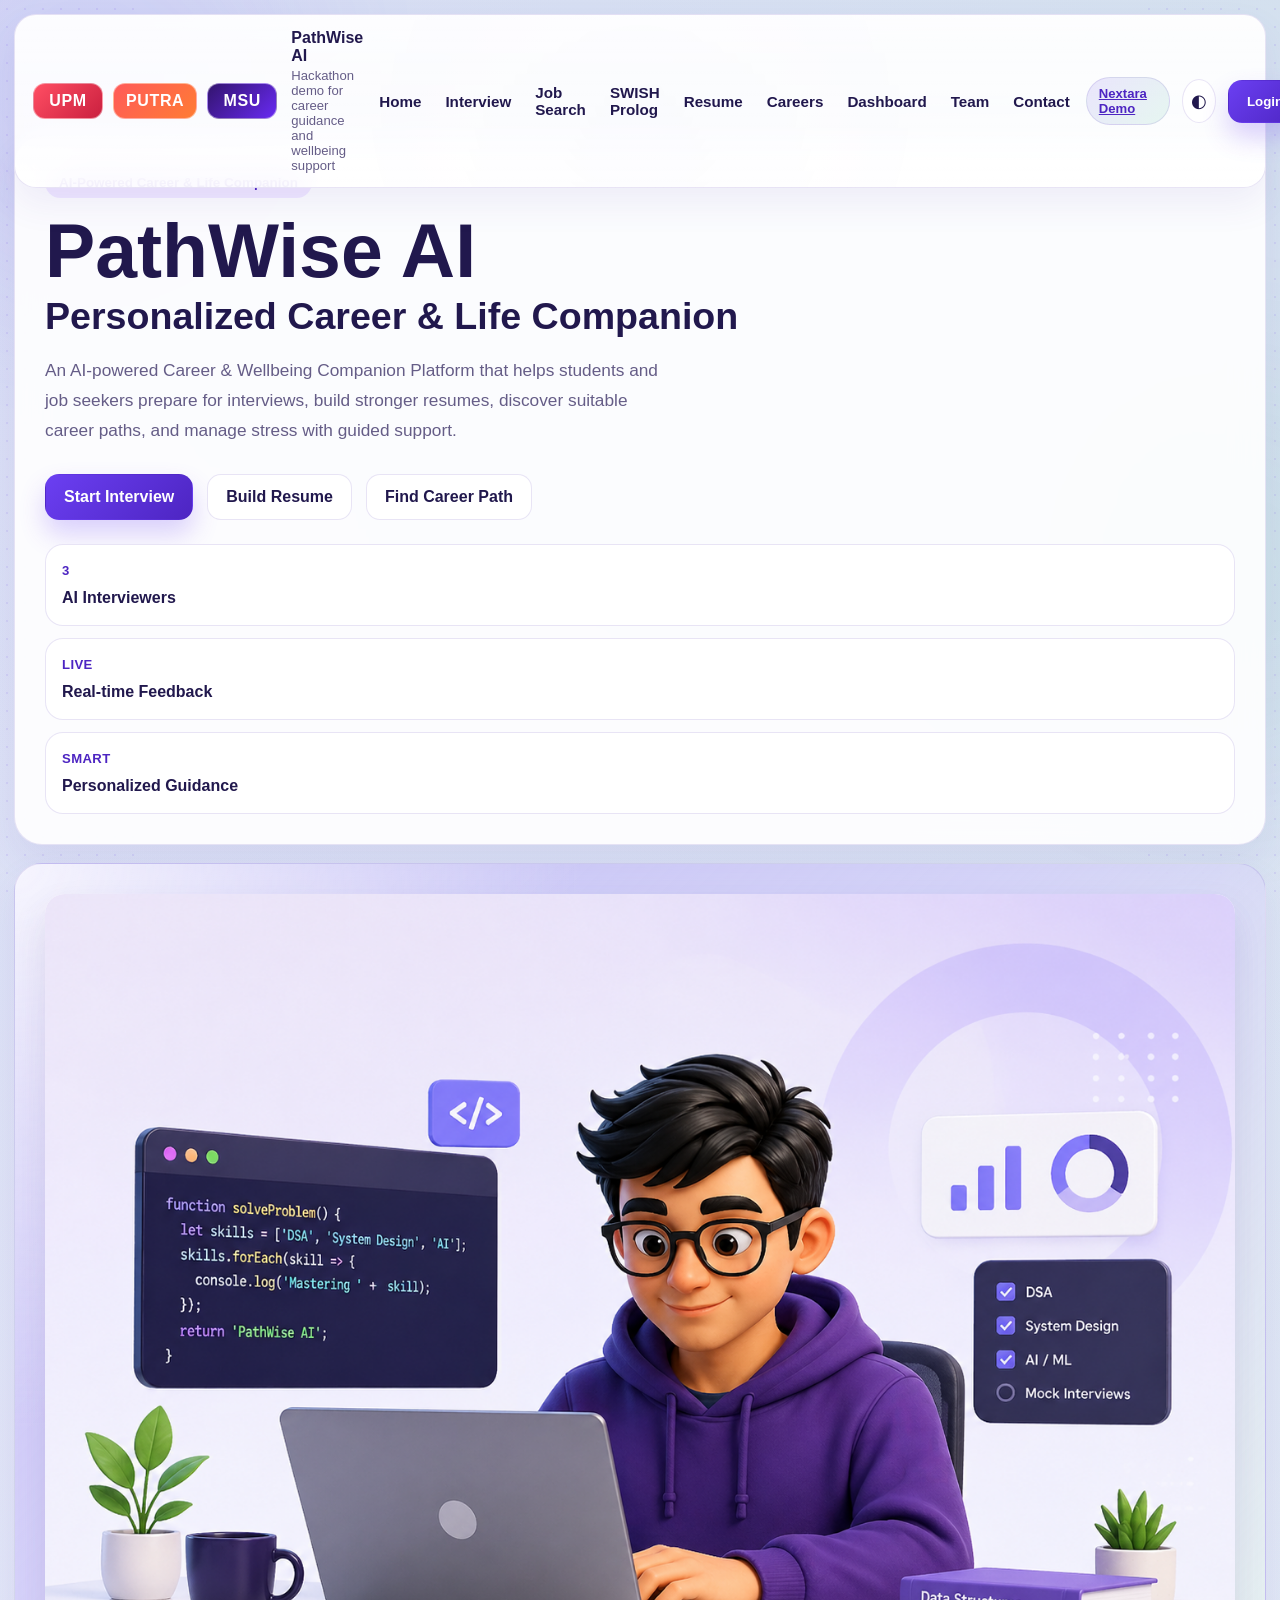
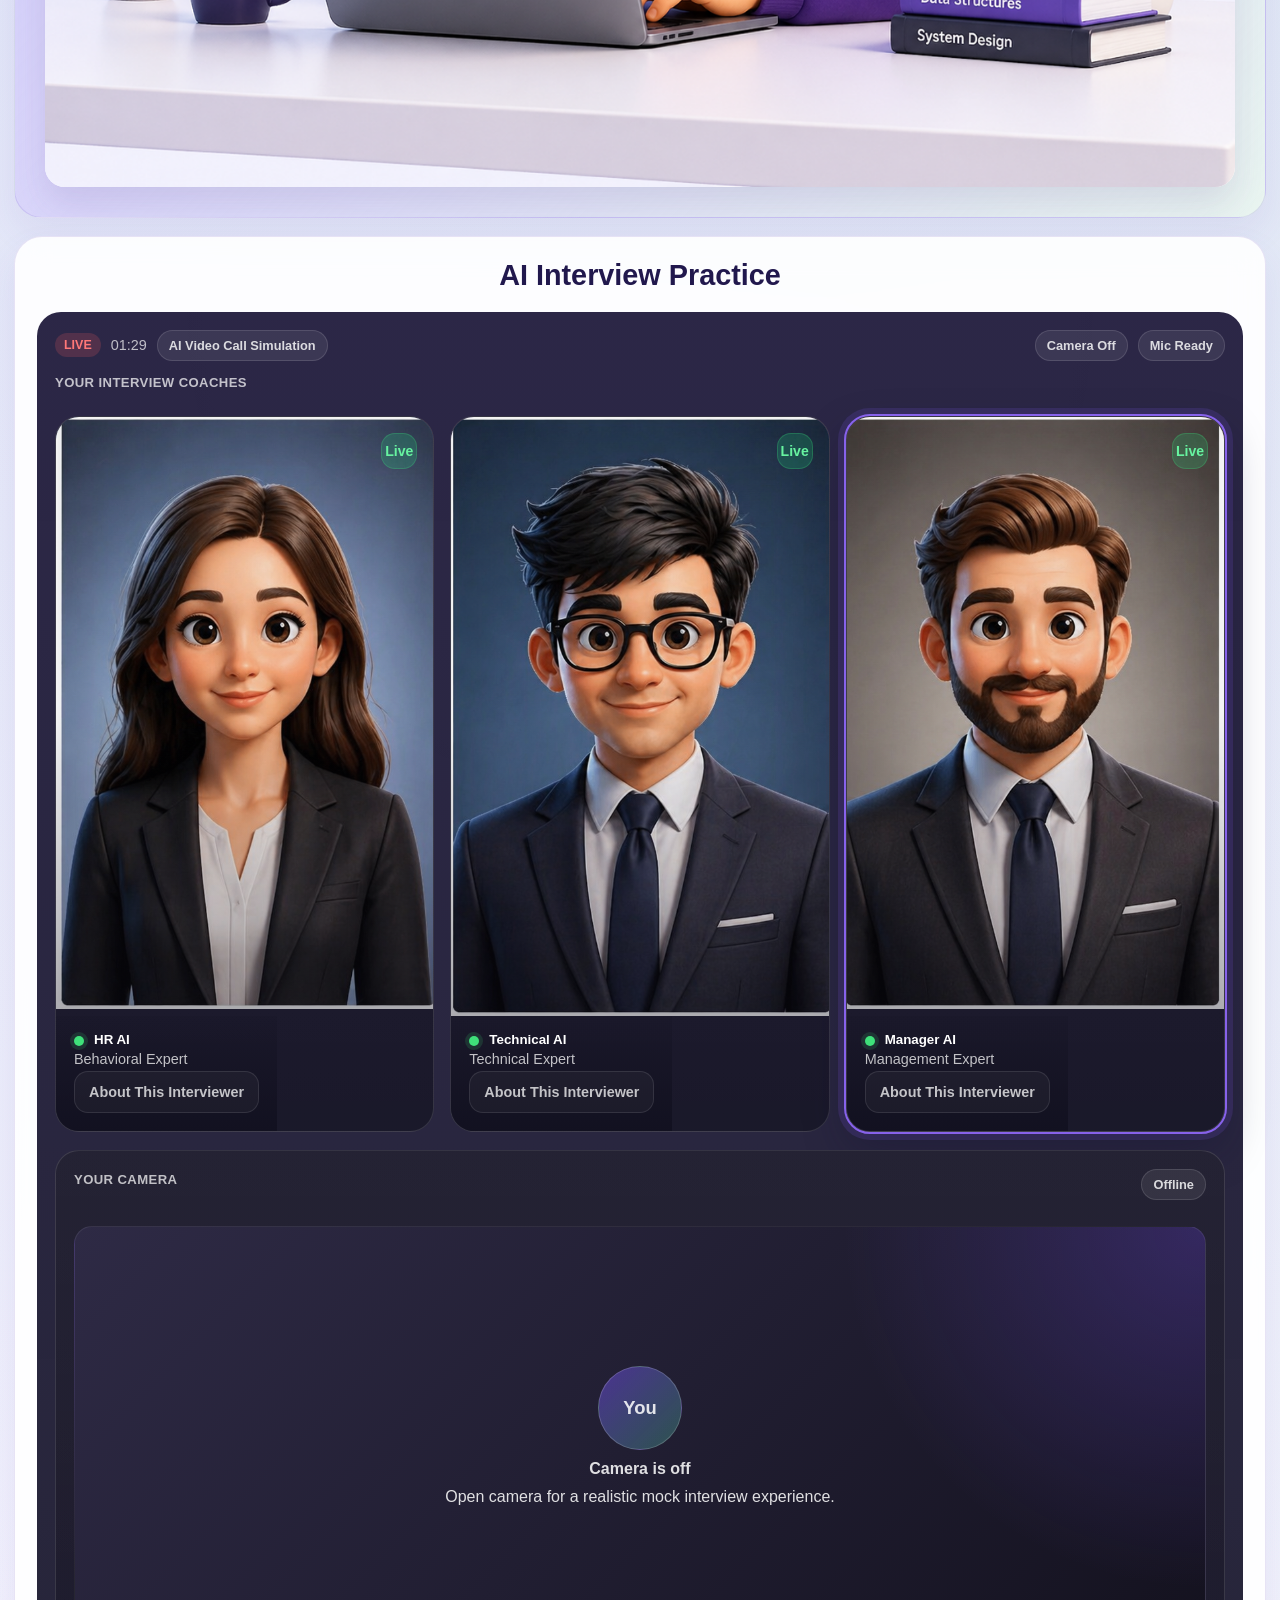
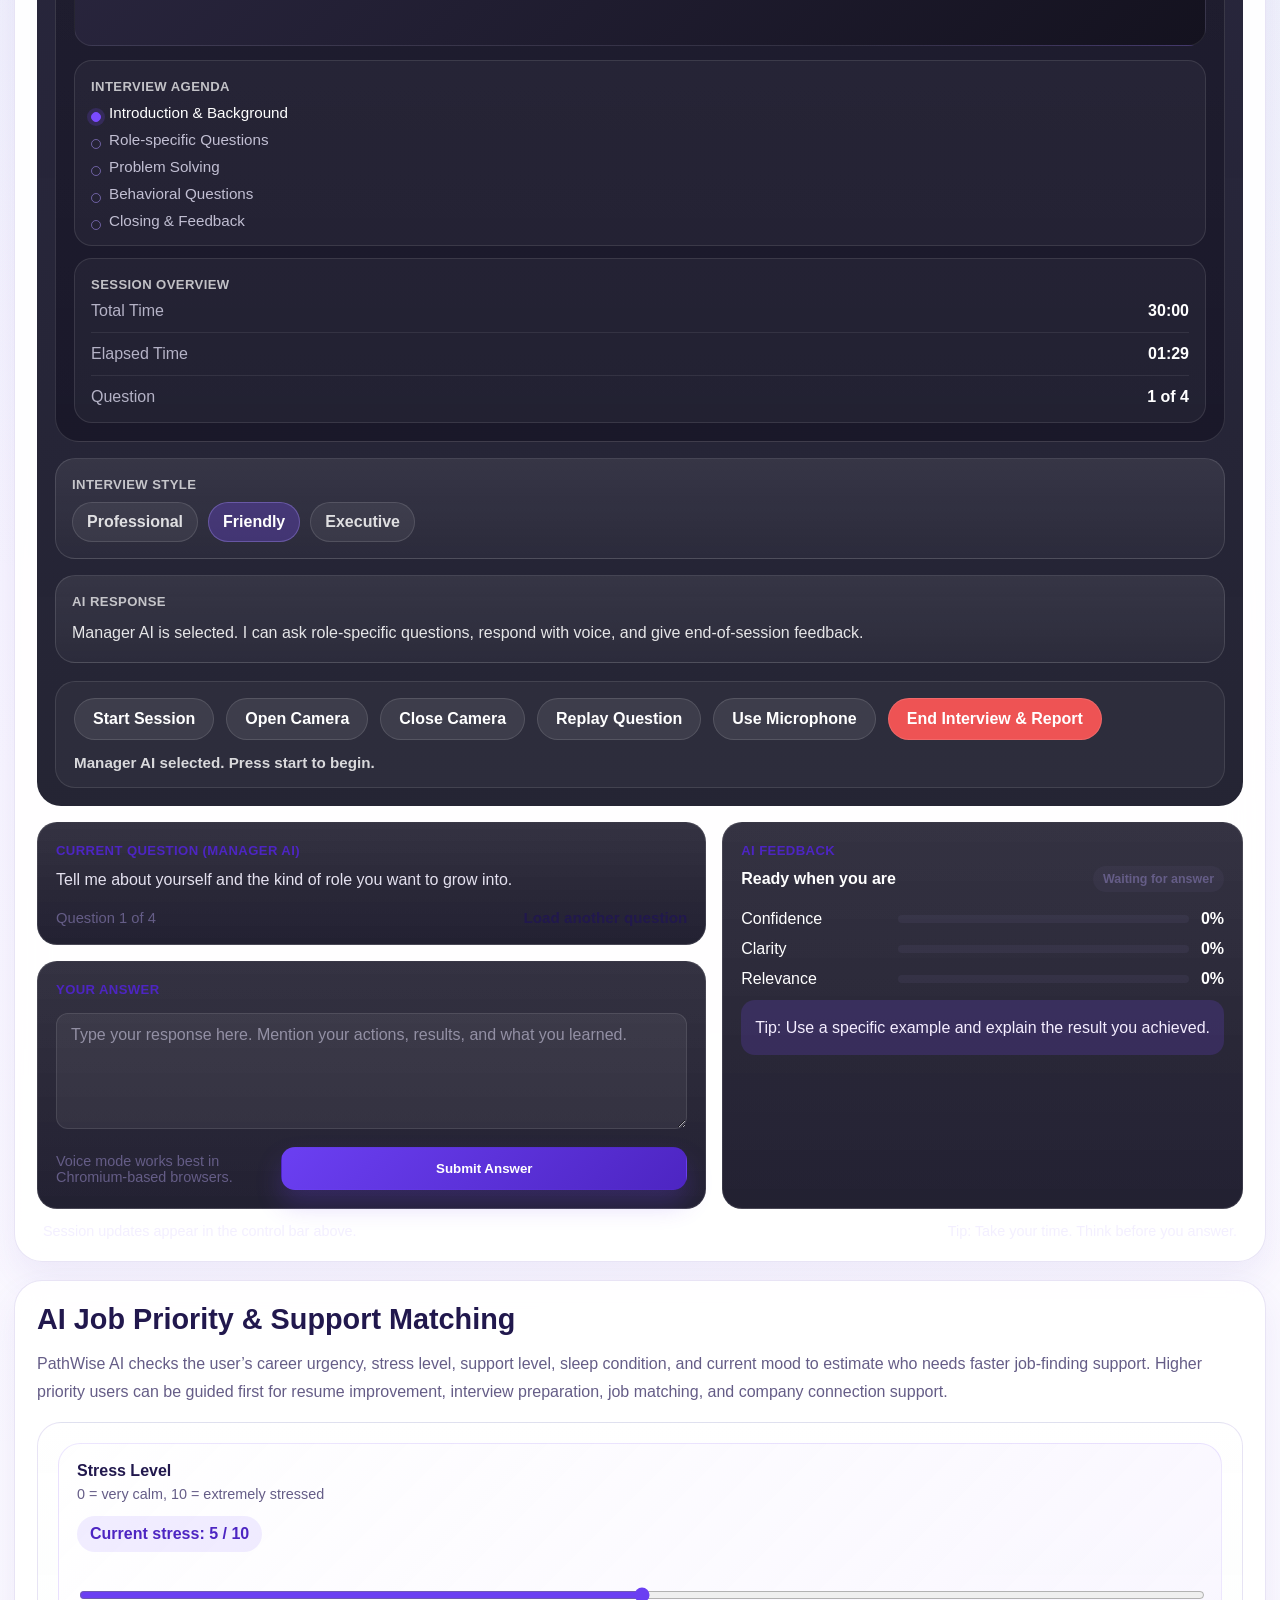
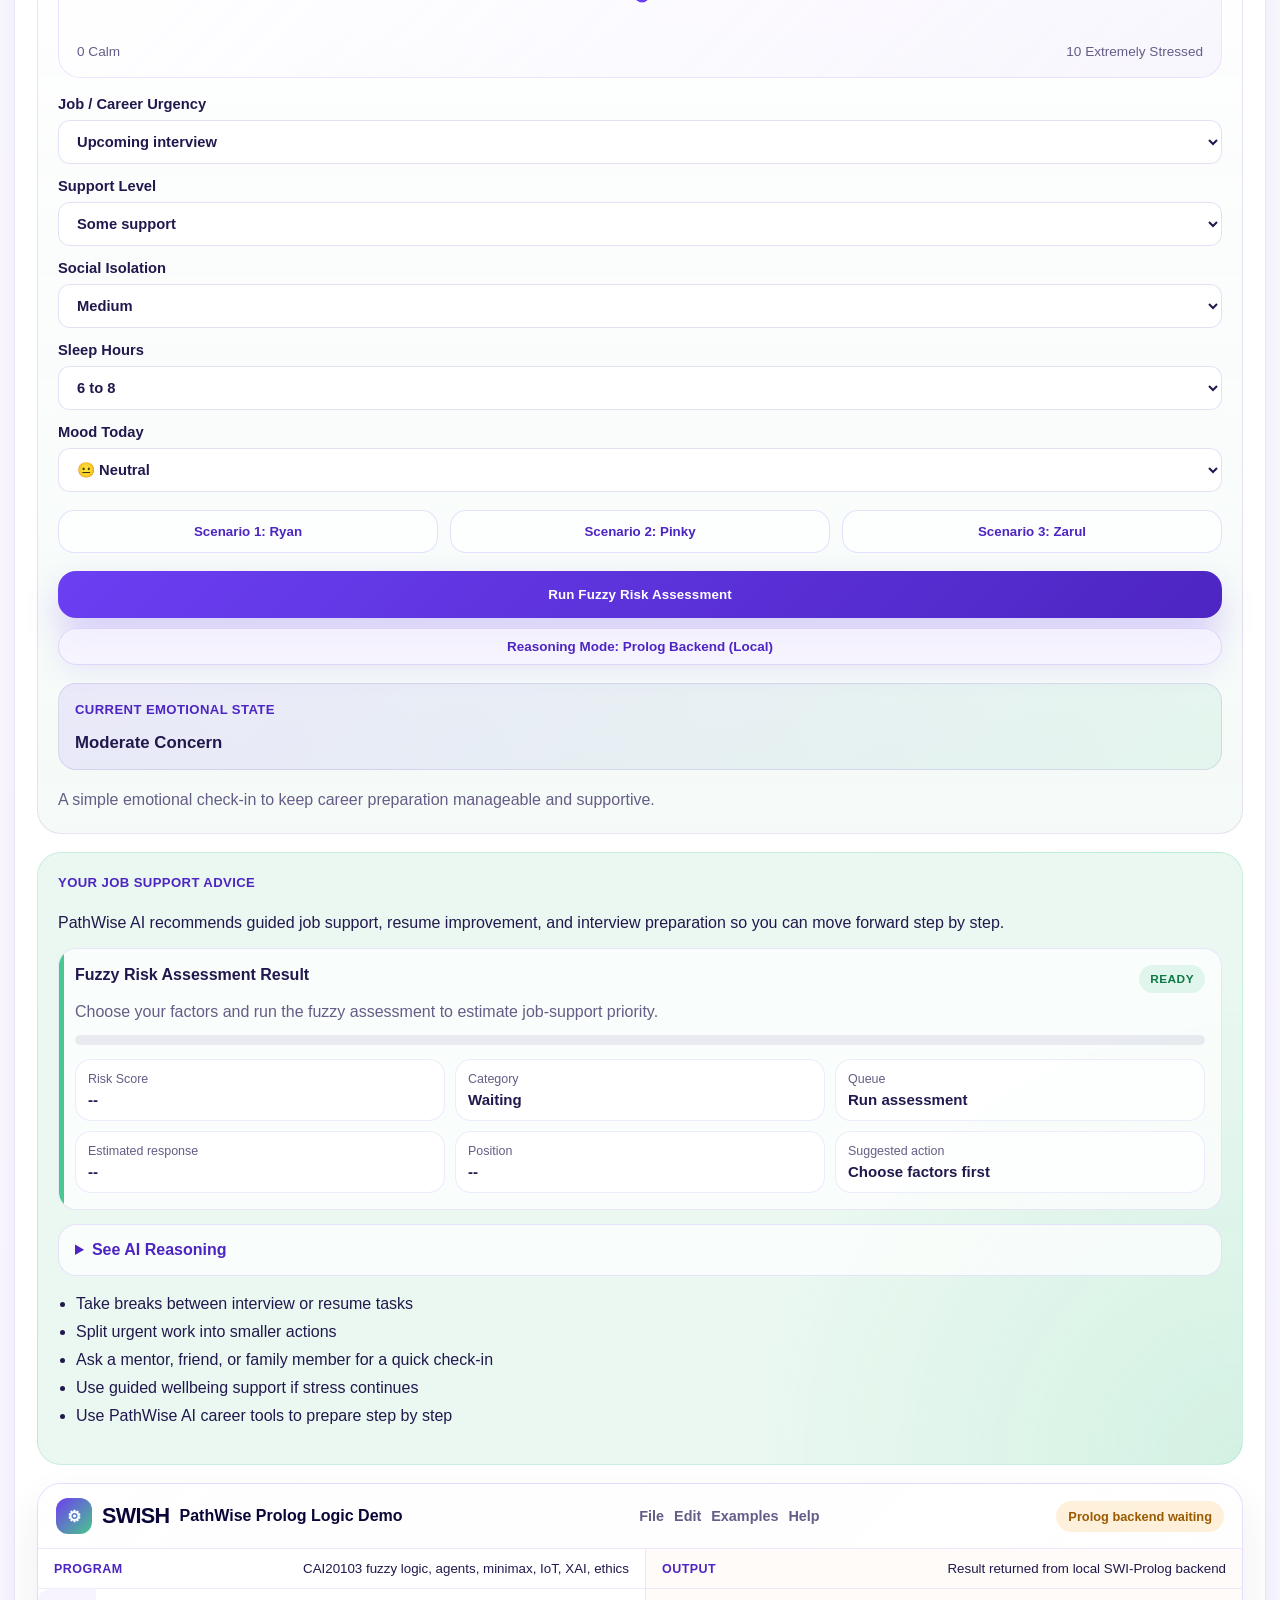
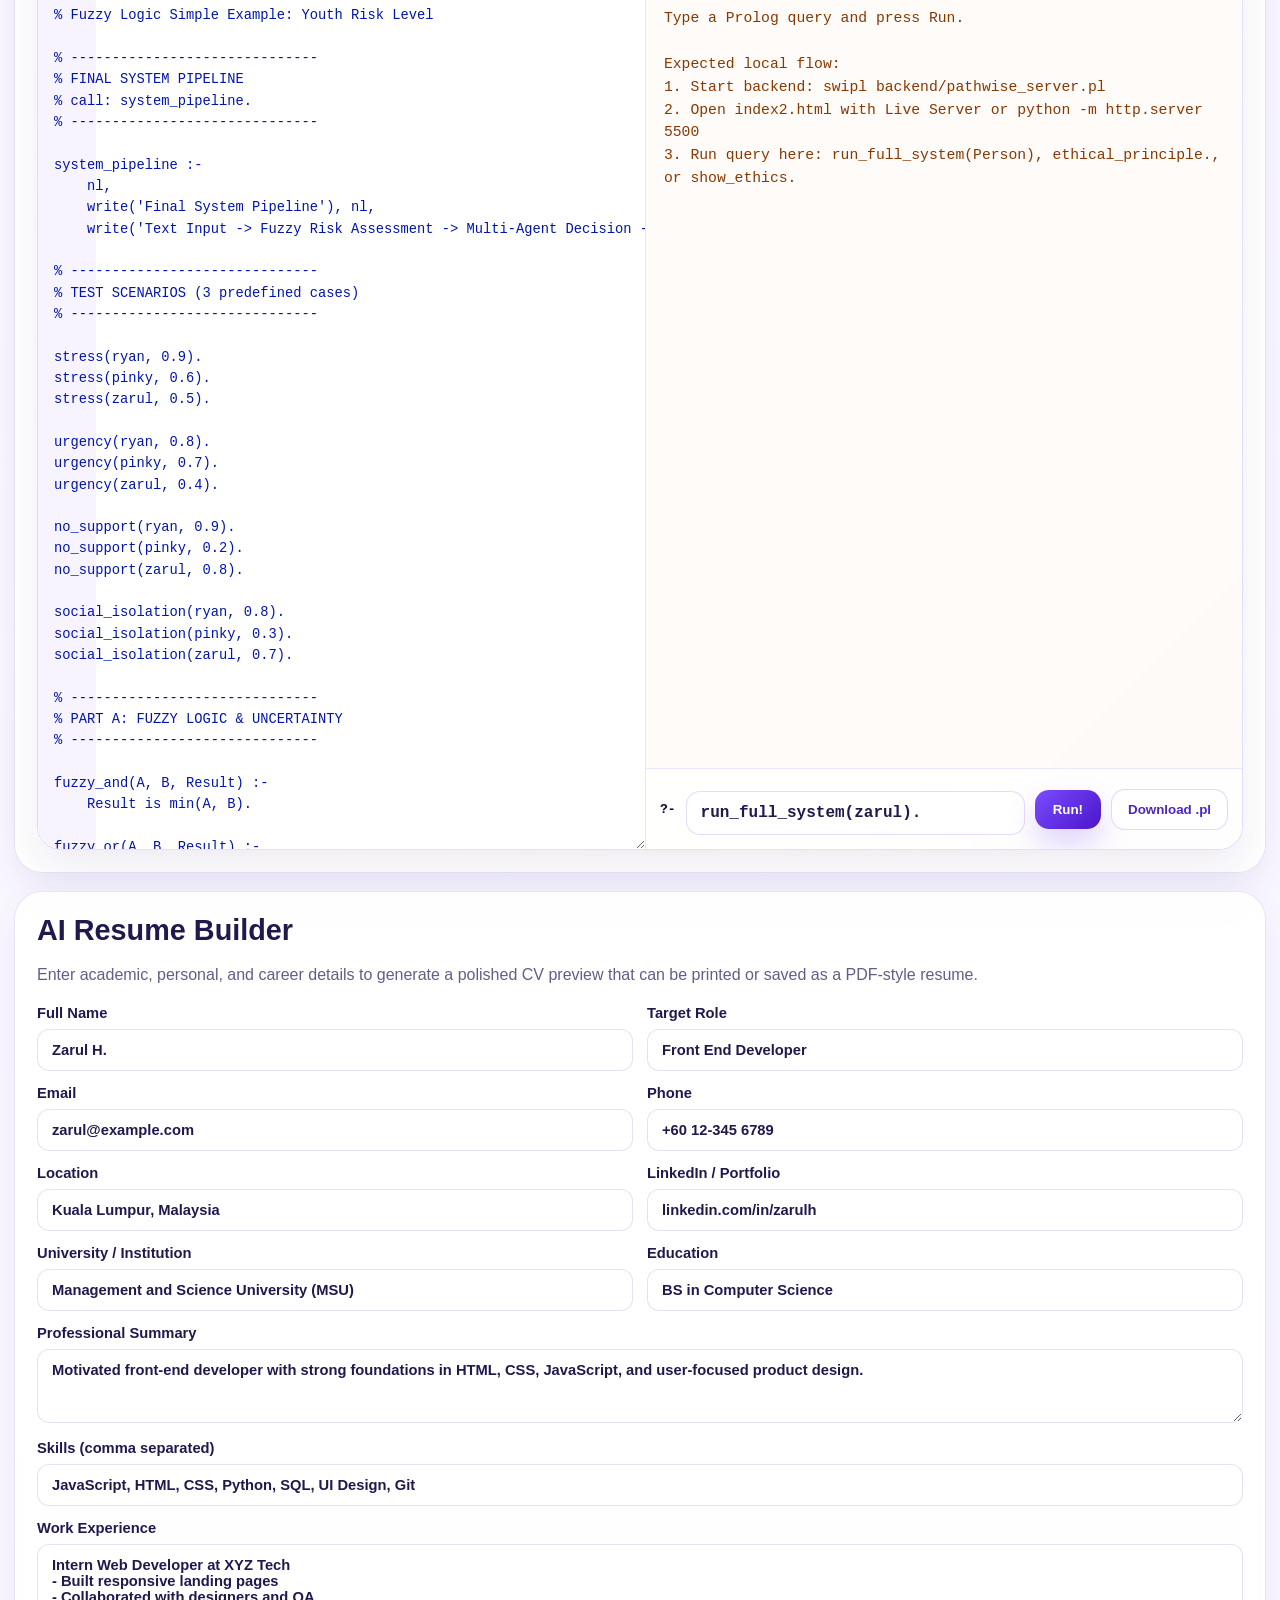
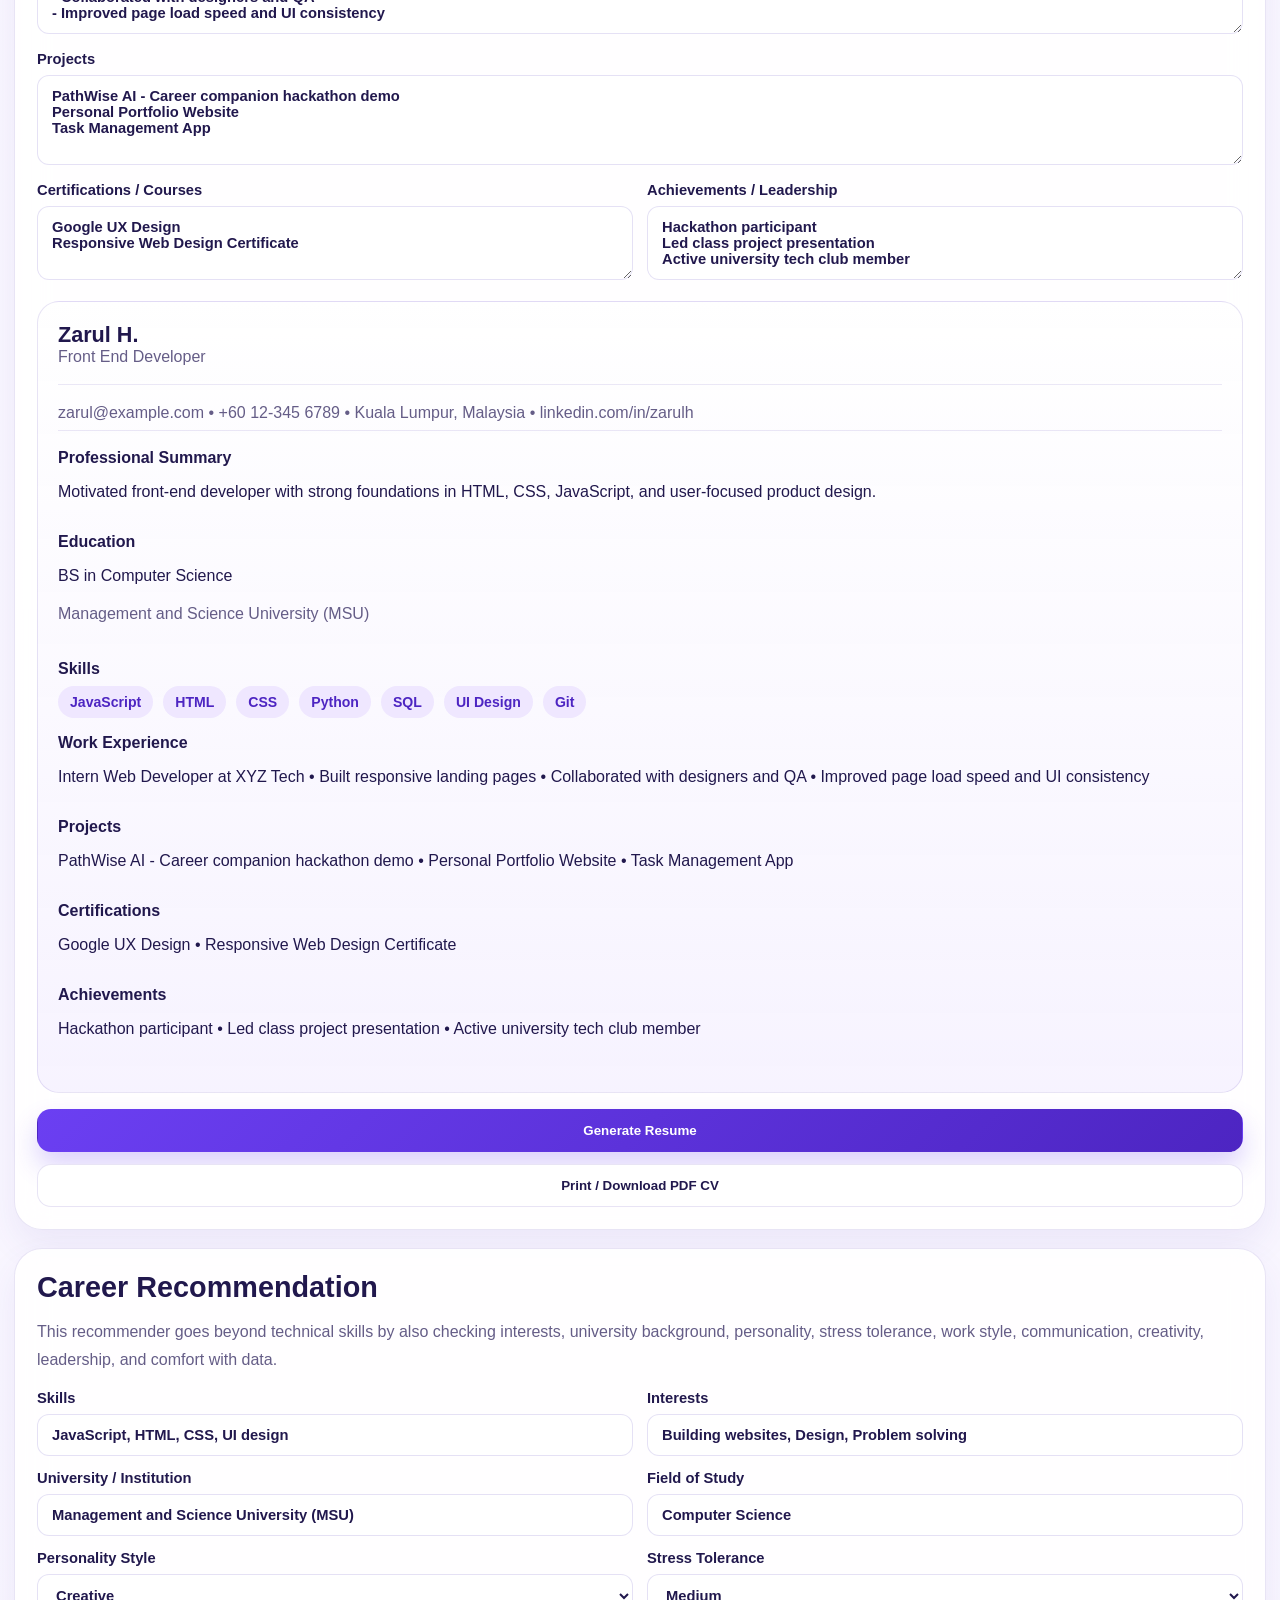
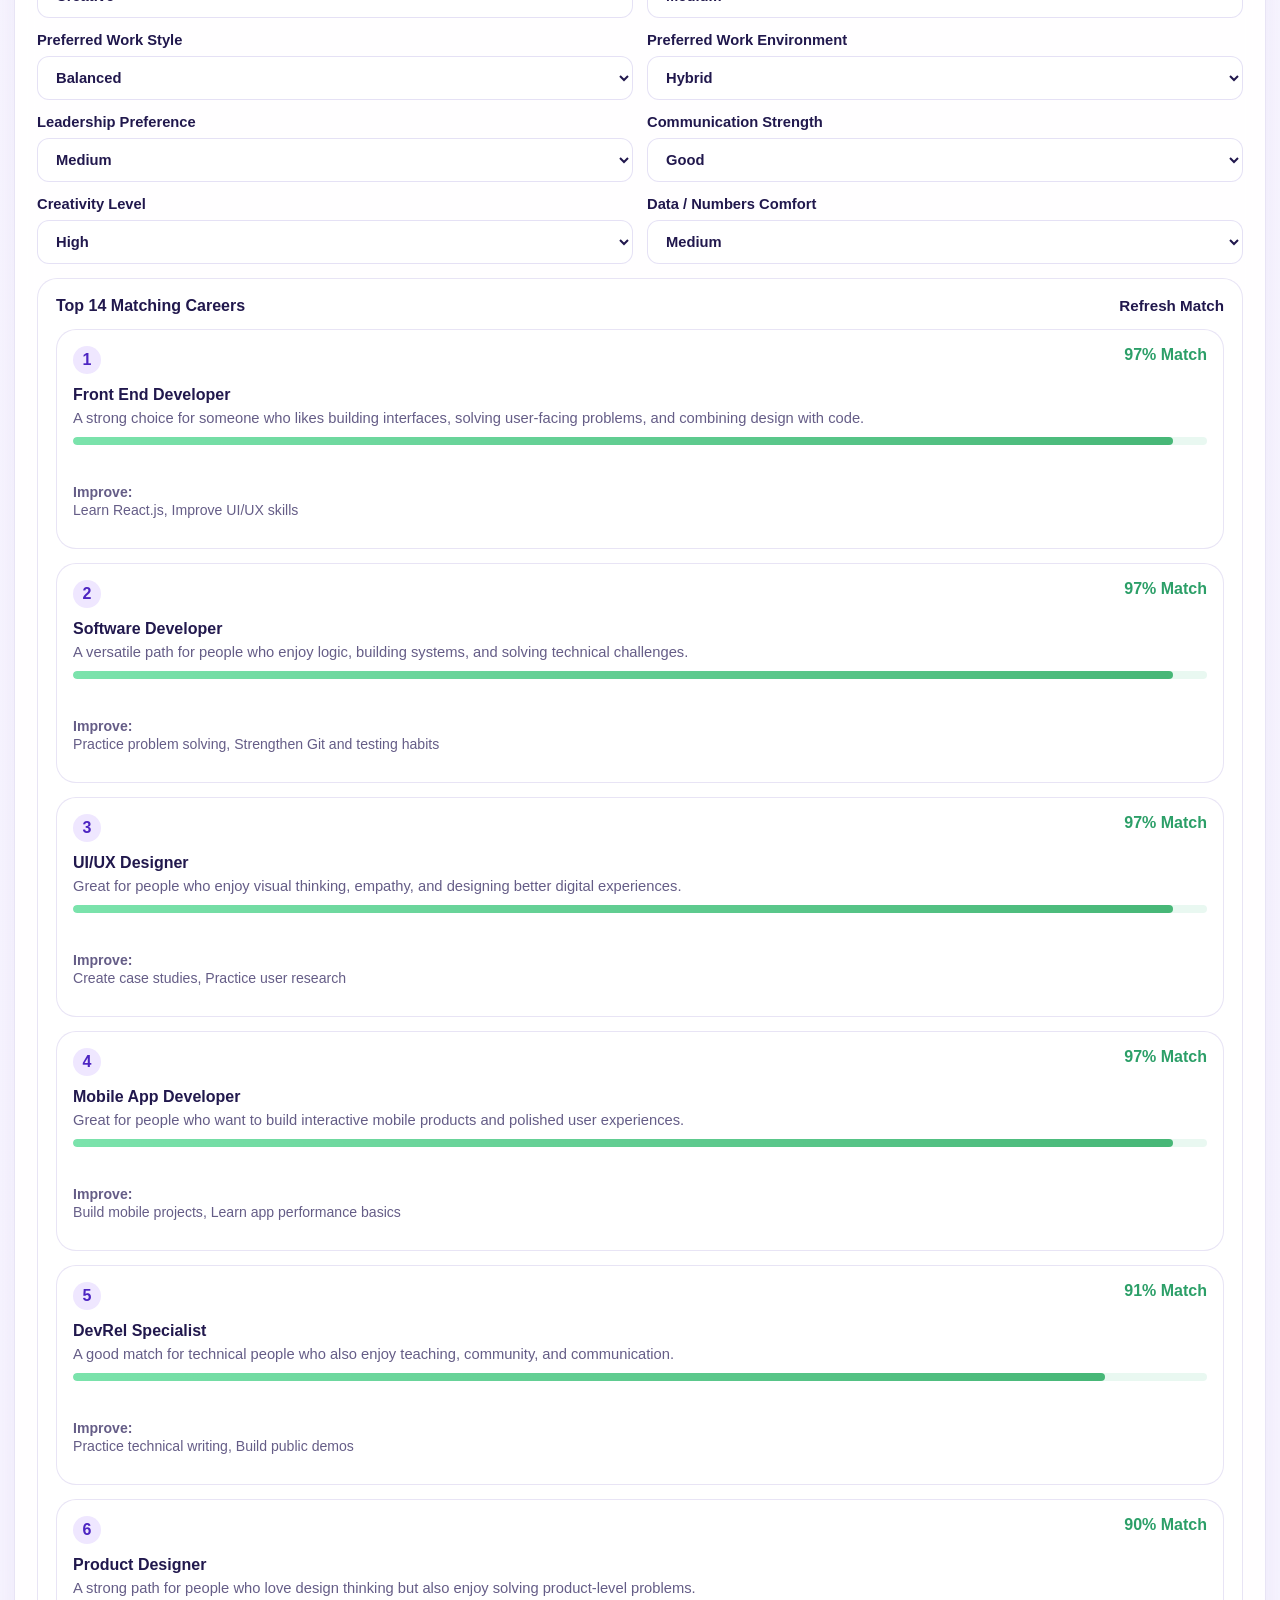
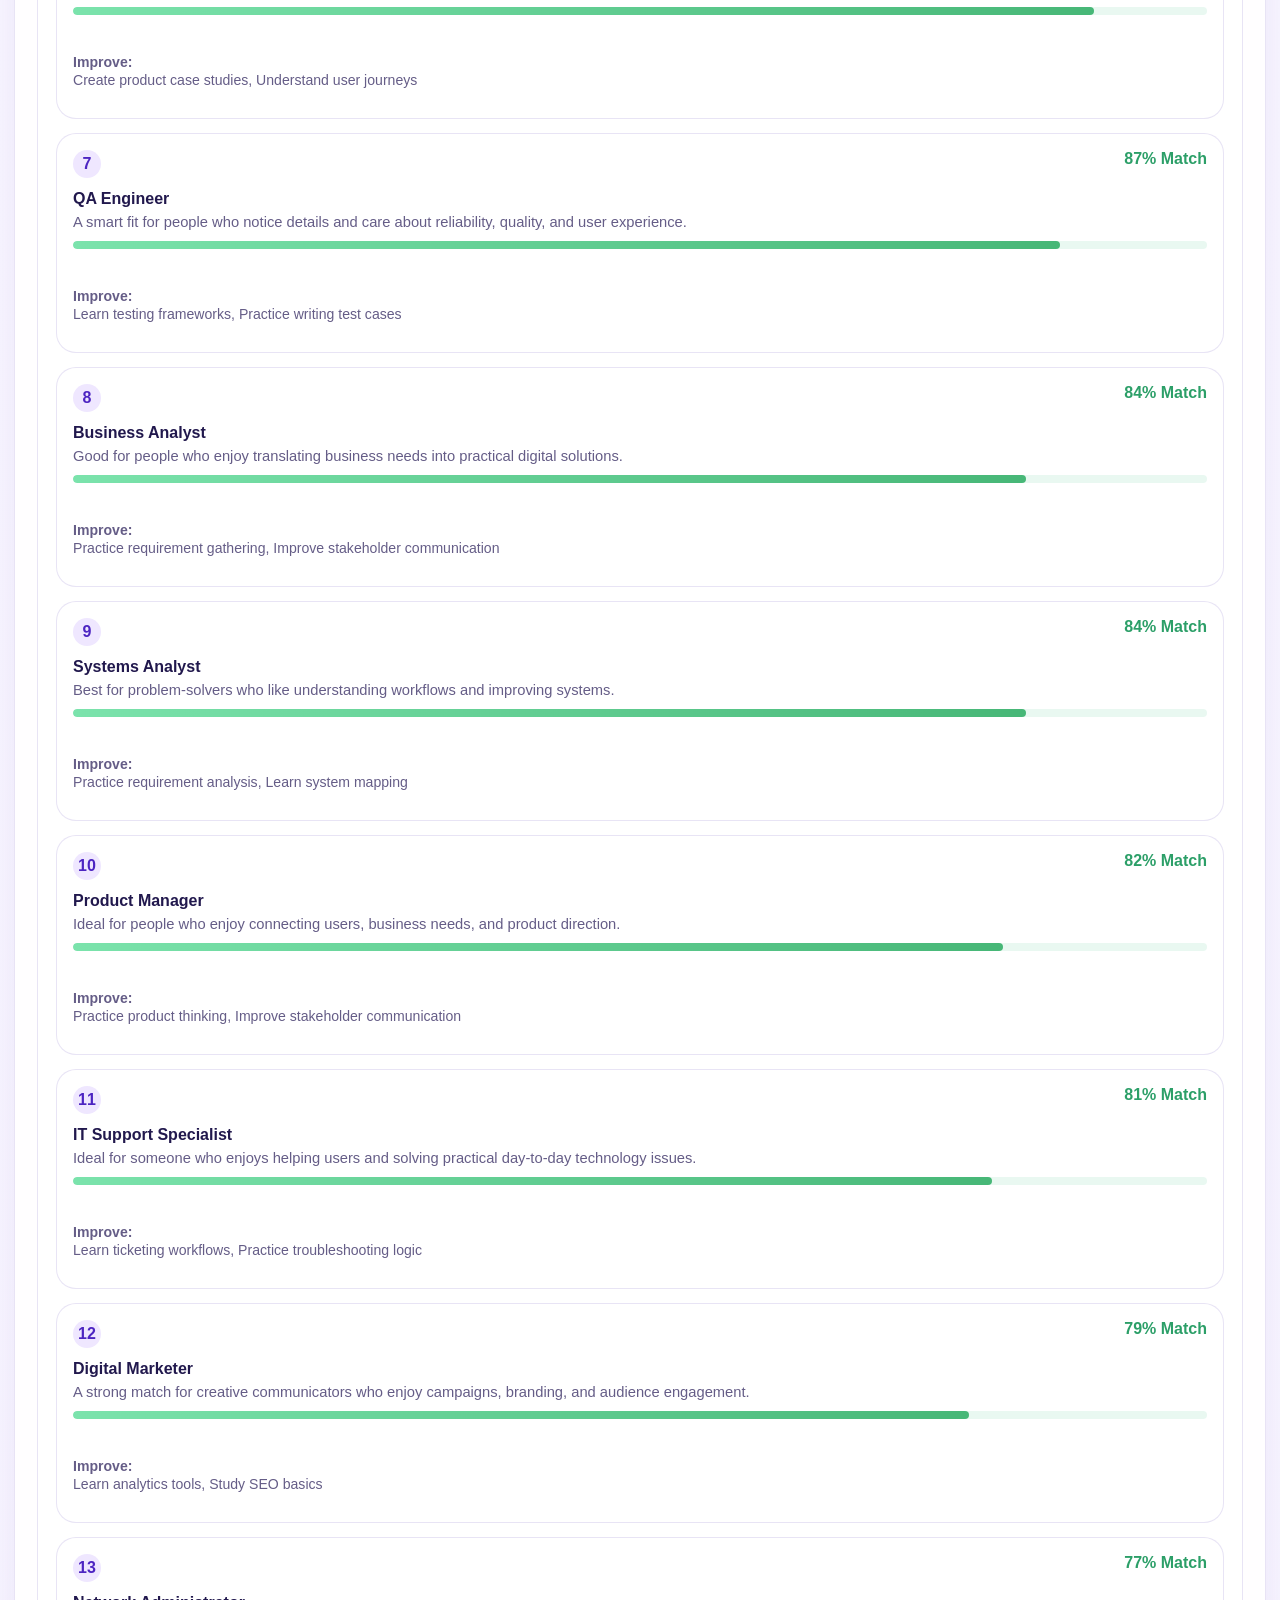
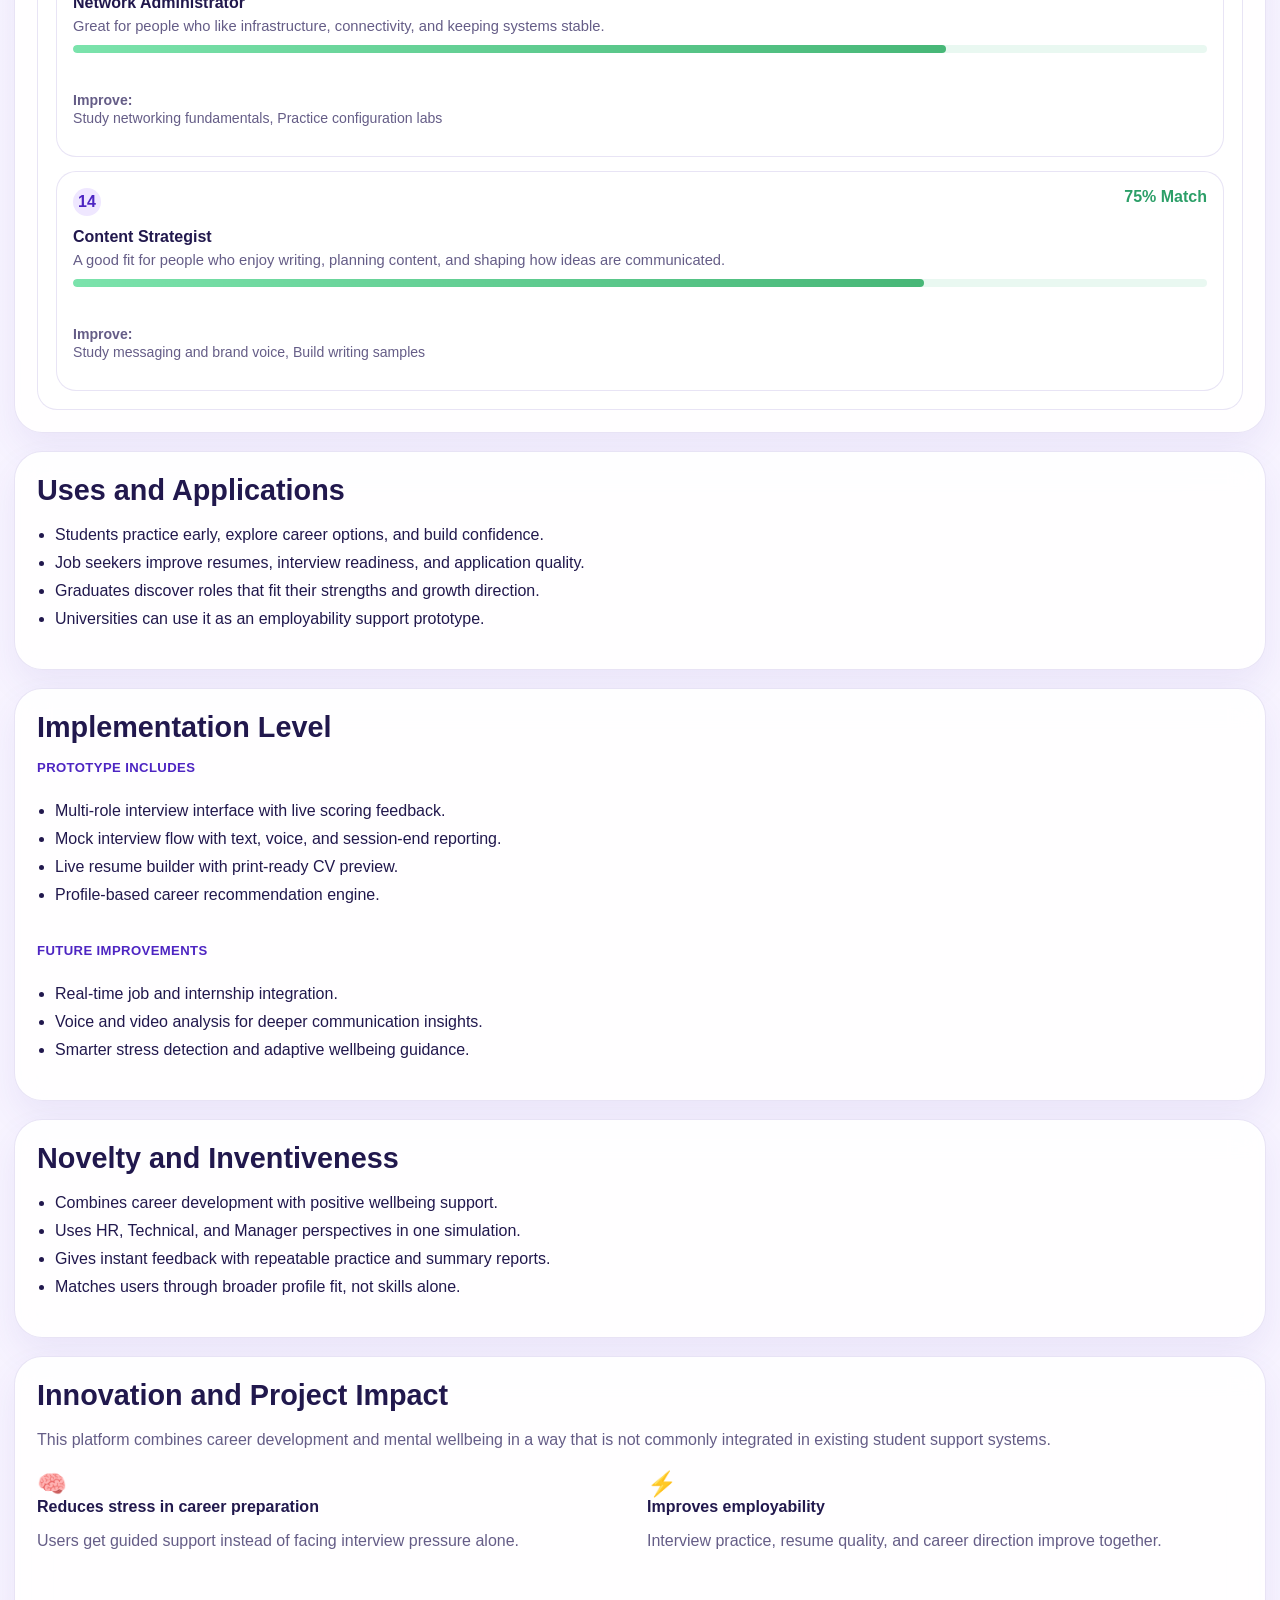
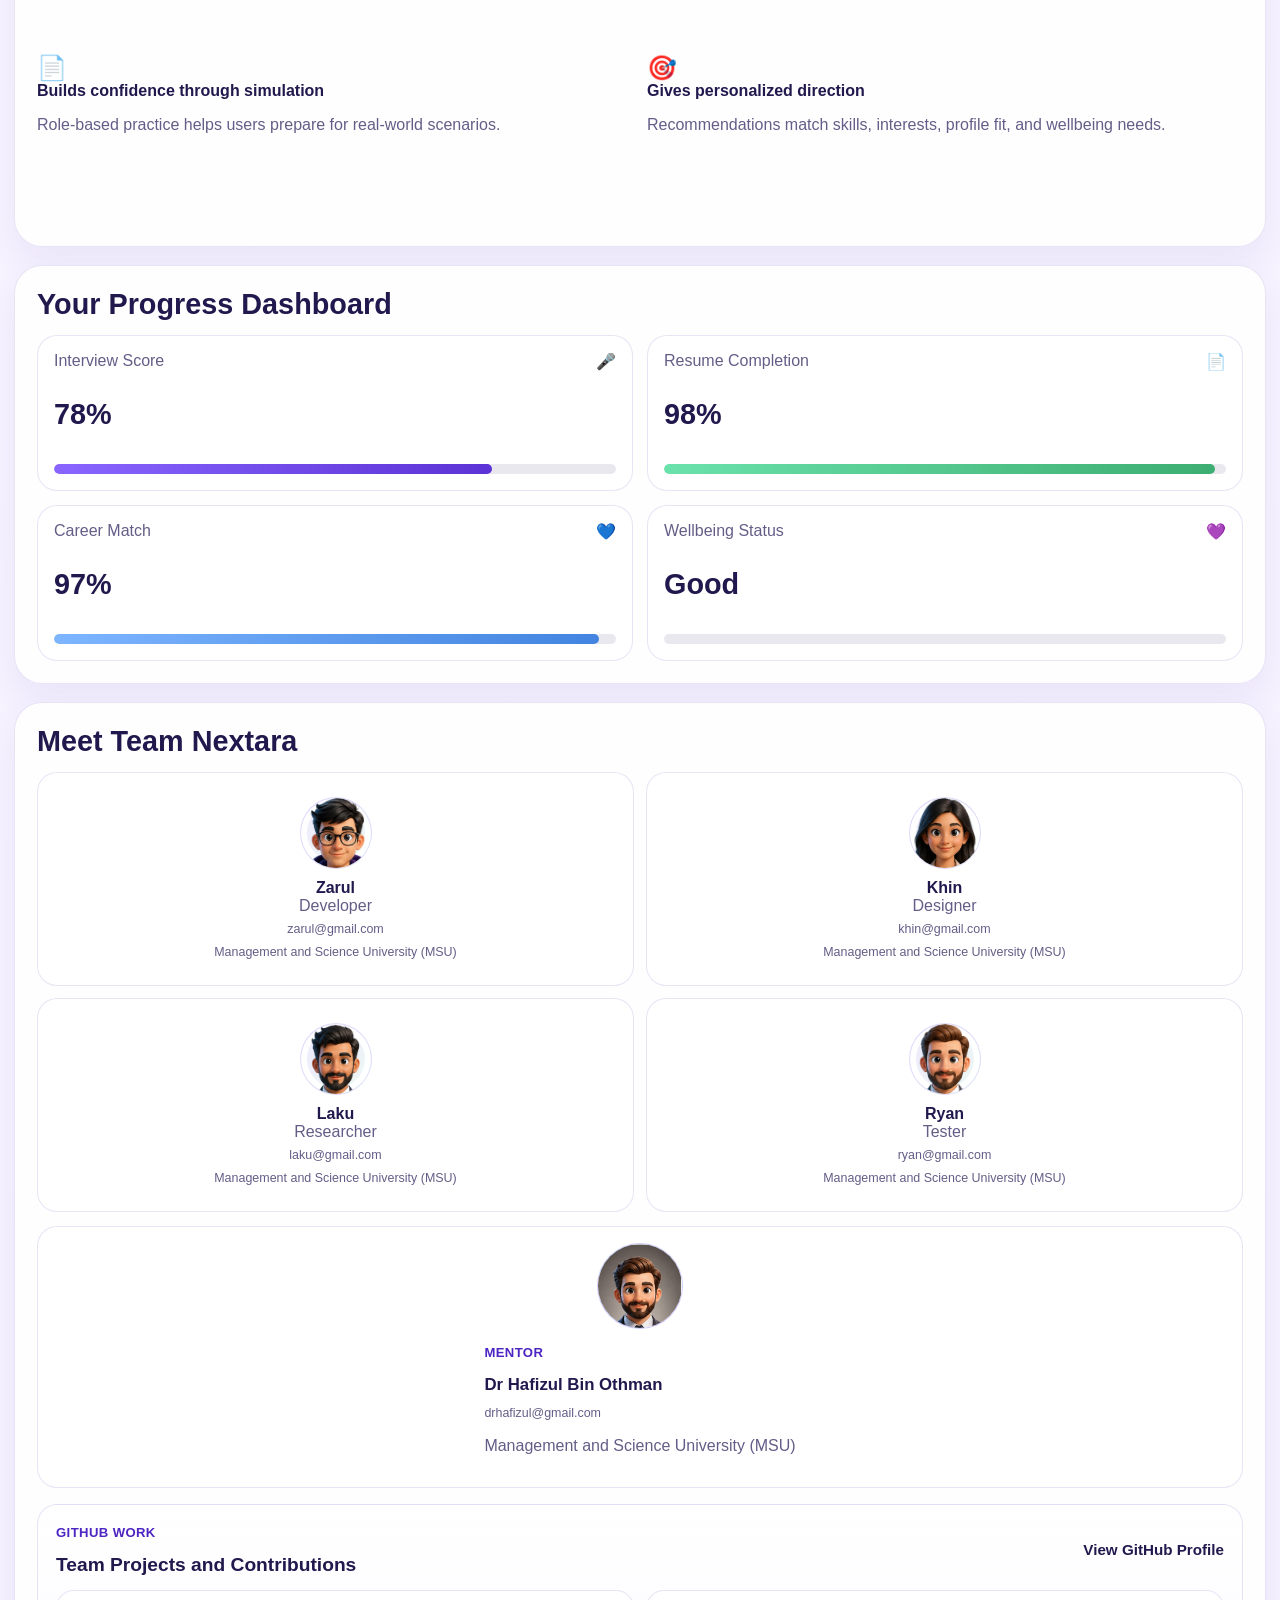
==== commit 197f1c7d: "Update index2 navigation and remove AI solutions section" ====
--- a/index2.html
+++ b/index2.html
@@ -76,7 +76,7 @@
       .swish-demo-body {
         display: grid;
         grid-template-columns: minmax(0, 1.02fr) minmax(0, 1fr);
-        min-height: 720px;
+        min-height: 900px;
       }
 
       .swish-editor,
@@ -85,6 +85,8 @@
       }
 
       .swish-editor {
+        display: flex;
+        flex-direction: column;
         border-right: 1px solid rgba(107, 63, 242, 0.14);
         background: #fff;
       }
@@ -108,9 +110,11 @@
 
       .swish-program {
         display: block;
+        flex: 1;
         width: 100%;
-        min-height: 650px;
-        max-height: 720px;
+        height: 100%;
+        min-height: 820px;
+        max-height: none;
         margin: 0;
         padding: 16px;
         border: 0;
@@ -129,12 +133,12 @@
 
       .swish-console {
         display: grid;
-        grid-template-rows: auto minmax(590px, 1fr) auto;
+        grid-template-rows: auto minmax(770px, 1fr) auto;
         background: rgba(255, 252, 248, 0.88);
       }
 
       .swish-report-output {
-        min-height: 590px;
+        min-height: 770px;
         margin: 0;
         padding: 18px;
         overflow: auto;
@@ -214,11 +218,25 @@
       @media (max-width: 900px) {
         .swish-demo-body {
           grid-template-columns: 1fr;
+          min-height: auto;
         }
 
         .swish-editor {
           border-right: 0;
           border-bottom: 1px solid rgba(107, 63, 242, 0.14);
+        }
+
+        .swish-program {
+          min-height: 560px;
+          height: 560px;
+        }
+
+        .swish-console {
+          grid-template-rows: auto minmax(420px, 1fr) auto;
+        }
+
+        .swish-report-output {
+          min-height: 420px;
         }
 
         .swish-query-bar {
@@ -253,7 +271,9 @@
 
         <nav class="main-nav" id="mainNav">
           <a href="#home">Home</a>
-          <a href="#interview-demo">Demo</a>
+          <a href="#interview-demo">Interview</a>
+          <a href="#job-search">Job Search</a>
+          <a href="#swish-prolog">SWISH Prolog</a>
           <a href="#resume-builder">Resume</a>
           <a href="#career-path">Careers</a>
           <a href="#dashboard">Dashboard</a>
@@ -561,66 +581,7 @@
         </section>
 
         <section class="content-grid">
-          <article class="section-card solution-card">
-            <div class="section-title">
-              <h3>AI Solutions</h3>
-            </div>
-            <p class="section-lead">
-              PathWise AI combines practical career development with wellbeing
-              support so users can build confidence, reduce confusion, and make
-              better career decisions.
-            </p>
-
-            <div class="solution-master-card">
-              <div class="solution-columns">
-                <div class="solution-box flat-box">
-                  <span class="solution-badge">1</span>
-                  <h4>AI Interview Coaching System</h4>
-                  <p>Role-based mock interviews with voice or text answers and instant response scoring.</p>
-                  <ul class="bullet-list compact">
-                    <li>HR AI for behavioral and personality questions</li>
-                    <li>Technical AI for skill-based and problem-solving questions</li>
-                    <li>Manager AI for decision-making and real-world questions</li>
-                    <li>Evaluates confidence, clarity, relevance, and answer quality</li>
-                  </ul>
-                  <button class="text-action jump-btn" type="button" data-jump="#interview-demo">
-                    Try Interview Coach
-                  </button>
-                </div>
-
-                <div class="solution-box flat-box">
-                  <span class="solution-badge">2</span>
-                  <h4>AI Career &amp; Resume System</h4>
-                  <p>Build a professional CV, discover suitable roles, and receive balanced guidance for growth.</p>
-                  <ul class="bullet-list compact">
-                    <li>Resume Builder AI with role-specific suggestions</li>
-                    <li>Career Recommendation based on skills, interests, and profile</li>
-                    <li>Mental Support for balanced and realistic career growth</li>
-                  </ul>
-                  <button class="text-action jump-btn" type="button" data-jump="#resume-builder">
-                    Explore Now
-                  </button>
-                </div>
-              </div>
-
-              <div class="mini-highlight-grid">
-                <div class="mini-highlight">
-                  <strong>Builds confidence</strong>
-                  <span>Structured role-based practice prepares users for interviews.</span>
-                </div>
-                <div class="mini-highlight">
-                  <strong>Reduces confusion</strong>
-                  <span>Connects user profile, wellbeing, and career direction in one flow.</span>
-                </div>
-                <div class="mini-highlight">
-                  <strong>Improves employability</strong>
-                  <span>Supports stronger resumes, interview readiness, and career discovery.</span>
-                </div>
-              </div>
-            </div>
-          </article>
-
-          <article class="section-card wellbeing-card" id="wellbeing">
+          <article class="section-card wellbeing-card" id="job-search">
             <div class="section-title">
               <h3>AI Job Priority &amp; Support Matching</h3>
             </div>
@@ -840,93 +801,7 @@
                 </div>
               </div>
             </div>
-            <div class="intelligent-showcase" id="logic-showcase">
-              <div class="section-title">
-                <h3>Intelligent System Logic Showcase</h3>
-              </div>
-              <p class="section-lead">
-                CAI20103 demo flow: fuzzy reasoning, multi-agent decision making,
-                game strategy, explainable AI, IoT simulation, and responsible AI
-                are visualized from the same job-support priority assessment.
-              </p>
-
-              <div class="intelligent-showcase-grid">
-                <div class="logic-card agent-card">
-                  <span class="mini-label">Chapter 10: Multi-Agent System</span>
-                  <h4>Agent Flow</h4>
-                  <div class="agent-flow">
-                    <div>
-                      <strong>Detection Agent</strong>
-                      <span id="agentDetection">Risk detected = --</span>
-                    </div>
-                    <div>
-                      <strong>Decision Agent</strong>
-                      <span id="agentDecision">Category = Waiting</span>
-                    </div>
-                    <div>
-                      <strong>Planning Agent</strong>
-                      <span id="agentPlanning">Plan = Run assessment</span>
-                    </div>
-                    <div>
-                      <strong>Support Agent</strong>
-                      <span id="agentSupport">Queue = --</span>
-                    </div>
-                  </div>
-                </div>
-
-                <div class="logic-card pipeline-card">
-                  <span class="mini-label">Final Pipeline Requirement</span>
-                  <h4>Decision Pipeline</h4>
-                  <div class="pipeline-steps">
-                    <span data-pipeline-step="text">Text Input</span>
-                    <span data-pipeline-step="fuzzy">Fuzzy Logic</span>
-                    <span data-pipeline-step="agent">Agent Reasoning</span>
-                    <span data-pipeline-step="planning">Planning</span>
-                    <span data-pipeline-step="minimax">Game Strategy</span>
-                    <span data-pipeline-step="iot">IoT</span>
-                    <span data-pipeline-step="xai">Explainable AI</span>
-                  </div>
-                </div>
-
-                <div class="logic-card iot-card">
-                  <span class="mini-label">Chapter 13: IoT Simulation</span>
-                  <h4>Sensor Signals</h4>
-                  <div class="iot-grid">
-                    <div><span>Heart Rate</span><strong id="iotHeartRate">82 bpm</strong></div>
-                    <div><span>Sleep Hours</span><strong id="iotSleepHours">7 hrs</strong></div>
-                    <div><span>Activity Level</span><strong id="iotActivity">Medium</strong></div>
-                    <div><span>Status</span><strong id="iotStatus">Normal</strong></div>
-                    <div><span>IoT Risk</span><strong id="iotRisk">0.30</strong></div>
-                  </div>
-                </div>
-
-                <div class="logic-card minimax-card">
-                  <span class="mini-label">Chapter 11: Minimax / Game Strategy</span>
-                  <h4>Support Strategy</h4>
-                  <div class="utility-list">
-                    <div><span>Immediate Support</span><strong>90 utility</strong></div>
-                    <div><span>Guided Support</span><strong>70 utility</strong></div>
-                    <div><span>General Support</span><strong>40 utility</strong></div>
-                  </div>
-                  <p><strong id="minimaxStrategy">Selected strategy: Waiting</strong></p>
-                  <small id="minimaxReason">Selected after the fuzzy risk score is calculated.</small>
-                </div>
-
-                <div class="logic-card ethics-card">
-                  <span class="mini-label">Chapter 14: Responsible / Ethical AI</span>
-                  <h4>Responsible AI Principles</h4>
-                  <div class="ethics-list">
-                    <span>&#10003; Privacy</span>
-                    <span>&#10003; Fairness</span>
-                    <span>&#10003; Transparency</span>
-                    <span>&#10003; Human Control</span>
-                    <span>&#10003; System Limitations</span>
-                  </div>
-                  <p>This prototype supports decision-making only. Serious wellbeing decisions should still involve a human advisor.</p>
-                </div>
-              </div>
-            </div>
-            <div class="swish-demo-card" id="prolog-swish-demo">
+            <div class="swish-demo-card" id="swish-prolog">
               <div class="swish-demo-topbar">
                 <div class="swish-brand">
                   <span class="swish-brand-icon">⚙</span>
--- a/style2.css
+++ b/style2.css
@@ -0,0 +1,3305 @@
+:root {
+  --bg: #f6f2ff;
+  --surface: rgba(255, 255, 255, 0.9);
+  --surface-strong: #ffffff;
+  --stroke: rgba(95, 67, 182, 0.14);
+  --text: #21184d;
+  --muted: #655d87;
+  --primary: #6b3ff2;
+  --primary-dark: #4d25c2;
+  --primary-soft: #efe7ff;
+  --green: #48c78e;
+  --green-soft: #eaf8f1;
+  --blue: #4b93ff;
+  --blue-soft: #edf4ff;
+  --shadow: 0 24px 60px rgba(53, 31, 126, 0.12);
+  --shadow-soft: 0 16px 35px rgba(85, 58, 173, 0.08);
+  --radius-xl: 28px;
+  --radius-lg: 22px;
+  --radius-md: 16px;
+  --radius-sm: 12px;
+  --container: 1520px;
+}
+
+body.dark-mode {
+  --bg: #160f2f;
+  --surface: rgba(28, 21, 58, 0.92);
+  --surface-strong: #231a4c;
+  --stroke: rgba(208, 195, 255, 0.12);
+  --text: #f6f3ff;
+  --muted: #c8c2eb;
+  --primary-soft: rgba(137, 104, 255, 0.18);
+  --green-soft: rgba(72, 199, 142, 0.14);
+  --blue-soft: rgba(75, 147, 255, 0.14);
+  --shadow: 0 24px 70px rgba(0, 0, 0, 0.35);
+  --shadow-soft: 0 16px 35px rgba(0, 0, 0, 0.2);
+}
+
+* {
+  box-sizing: border-box;
+}
+
+html {
+  scroll-behavior: smooth;
+}
+
+body {
+  margin: 0;
+  min-height: 100vh;
+  font-family: "Trebuchet MS", "Segoe UI", sans-serif;
+  background:
+    radial-gradient(circle at top left, rgba(140, 105, 255, 0.18), transparent 28%),
+    radial-gradient(circle at top right, rgba(72, 199, 142, 0.16), transparent 24%),
+    linear-gradient(180deg, #fcfbff 0%, var(--bg) 100%);
+  color: var(--text);
+  position: relative;
+  overflow-x: hidden;
+}
+
+body::before,
+body::after {
+  content: "";
+  position: fixed;
+  top: 0;
+  bottom: 0;
+  width: 160px;
+  pointer-events: none;
+  opacity: 0.4;
+  background-image: radial-gradient(circle, rgba(130, 102, 235, 0.32) 1.4px, transparent 1.4px);
+  background-size: 18px 18px;
+  z-index: 0;
+}
+
+body::before {
+  left: -20px;
+}
+
+body::after {
+  right: -20px;
+}
+
+.ambient {
+  position: fixed;
+  width: 420px;
+  height: 420px;
+  border-radius: 50%;
+  filter: blur(80px);
+  opacity: 0.45;
+  pointer-events: none;
+  z-index: 0;
+}
+
+.ambient-left {
+  top: -120px;
+  left: -120px;
+  background: rgba(130, 104, 255, 0.22);
+}
+
+.ambient-right {
+  right: -150px;
+  bottom: 120px;
+  background: rgba(72, 199, 142, 0.16);
+}
+
+.site-shell {
+  position: relative;
+  z-index: 1;
+  max-width: var(--container);
+  margin: 0 auto 24px;
+  padding: 118px 14px 20px;
+}
+
+.topbar,
+.section-card,
+.hero-panel,
+.hero-visual,
+.footer-card {
+  background: var(--surface);
+  backdrop-filter: blur(16px);
+  border: 1px solid var(--stroke);
+  box-shadow: var(--shadow-soft);
+}
+
+.topbar {
+  position: fixed;
+  top: 14px;
+  left: 50%;
+  transform: translateX(-50%);
+  width: min(calc(100% - 28px), var(--container));
+  z-index: 40;
+  display: flex;
+  align-items: center;
+  justify-content: space-between;
+  gap: 16px;
+  padding: 14px 18px;
+  border-radius: 22px;
+  background:
+    linear-gradient(180deg, rgba(255, 255, 255, 0.94), rgba(255, 255, 255, 0.88)),
+    radial-gradient(circle at center, rgba(134, 102, 246, 0.12), transparent 50%);
+}
+
+.header-brand {
+  display: flex;
+  align-items: center;
+  gap: 14px;
+}
+
+.brand-cluster {
+  display: flex;
+  align-items: center;
+  gap: 10px;
+}
+
+.brand-text {
+  display: flex;
+  flex-direction: column;
+  gap: 3px;
+}
+
+.brand-text strong {
+  font-size: 1rem;
+}
+
+.brand-text span {
+  color: var(--muted);
+  font-size: 0.82rem;
+}
+
+.logo-chip {
+  min-width: 70px;
+  padding: 8px 12px;
+  border-radius: 12px;
+  font-weight: 800;
+  letter-spacing: 0.04em;
+  text-align: center;
+  border: 1px solid rgba(255, 255, 255, 0.45);
+}
+
+.logo-upm,
+.logo-putra,
+.logo-msu {
+  color: #fff;
+  background: linear-gradient(135deg, #ff4e63, #ca203f);
+}
+
+.logo-putra {
+  background: linear-gradient(135deg, #ff5a59, #ff7c34);
+}
+
+.logo-msu {
+  background: linear-gradient(135deg, #33146e, #682af2);
+}
+
+.main-nav {
+  display: flex;
+  align-items: center;
+  gap: 24px;
+}
+
+.main-nav a,
+.text-action {
+  color: var(--text);
+  text-decoration: none;
+  font-size: 0.95rem;
+  font-weight: 600;
+  background: transparent;
+  border: none;
+  padding: 0;
+  cursor: pointer;
+}
+
+.main-nav a:hover,
+.text-action:hover {
+  color: var(--primary);
+}
+
+.topbar-actions {
+  display: flex;
+  align-items: center;
+  gap: 12px;
+}
+
+.header-pill {
+  padding: 8px 12px;
+  border-radius: 999px;
+  background: linear-gradient(135deg, rgba(107, 63, 242, 0.12), rgba(72, 199, 142, 0.12));
+  border: 1px solid var(--stroke);
+  font-size: 0.82rem;
+  font-weight: 800;
+  color: var(--primary-dark);
+}
+
+.theme-toggle,
+.login-btn,
+.menu-toggle,
+.speaker-card,
+.stress-btn,
+.demo-btn {
+  transition: transform 0.25s ease, box-shadow 0.25s ease, background 0.25s ease;
+}
+
+.theme-toggle,
+.menu-toggle {
+  width: 44px;
+  height: 44px;
+  border-radius: 50%;
+  border: 1px solid var(--stroke);
+  background: var(--surface-strong);
+  color: var(--text);
+  cursor: pointer;
+  display: inline-flex;
+  align-items: center;
+  justify-content: center;
+}
+
+.theme-toggle:hover,
+.menu-toggle:hover,
+.speaker-card:hover,
+.stress-btn:hover,
+.demo-btn:hover {
+  transform: translateY(-2px);
+  box-shadow: var(--shadow-soft);
+}
+
+.theme-icon {
+  font-size: 1.1rem;
+}
+
+.login-btn,
+.primary-btn,
+.secondary-btn {
+  display: inline-flex;
+  align-items: center;
+  justify-content: center;
+  gap: 8px;
+  padding: 13px 18px;
+  border-radius: 14px;
+  font-weight: 700;
+  text-decoration: none;
+  border: 1px solid transparent;
+  cursor: pointer;
+}
+
+.login-btn,
+.primary-btn {
+  background: linear-gradient(135deg, var(--primary), var(--primary-dark));
+  color: #fff;
+  box-shadow: 0 14px 26px rgba(107, 63, 242, 0.24);
+}
+
+.secondary-btn {
+  background: var(--surface-strong);
+  color: var(--text);
+  border-color: var(--stroke);
+}
+
+.primary-btn:hover,
+.secondary-btn:hover,
+.login-btn:hover {
+  transform: translateY(-2px);
+}
+
+.menu-toggle {
+  display: none;
+  flex-direction: column;
+  gap: 4px;
+}
+
+.menu-toggle span {
+  display: block;
+  width: 18px;
+  height: 2px;
+  border-radius: 2px;
+  background: var(--text);
+}
+
+main {
+  margin-top: 18px;
+}
+
+.hero-grid {
+  display: grid;
+  grid-template-columns: 1.15fr 0.85fr;
+  gap: 18px;
+  margin-bottom: 18px;
+}
+
+.hero-panel,
+.hero-visual {
+  border-radius: var(--radius-xl);
+  padding: 30px;
+  min-height: 355px;
+}
+
+.eyebrow {
+  display: inline-flex;
+  align-items: center;
+  padding: 8px 14px;
+  border-radius: 999px;
+  background: var(--primary-soft);
+  color: var(--primary-dark);
+  font-size: 0.84rem;
+  font-weight: 700;
+}
+
+.hero-panel h1 {
+  margin: 18px 0 10px;
+  font-size: clamp(3rem, 6vw, 4.7rem);
+  line-height: 0.95;
+}
+
+.hero-panel h2 {
+  margin: 0 0 18px;
+  font-size: clamp(1.65rem, 3vw, 2.35rem);
+  line-height: 1.05;
+}
+
+.hero-copy {
+  max-width: 620px;
+  color: var(--muted);
+  font-size: 1.08rem;
+  line-height: 1.75;
+}
+
+.hero-actions {
+  display: flex;
+  flex-wrap: wrap;
+  gap: 14px;
+  margin: 28px 0 24px;
+}
+
+.hero-meta {
+  display: grid;
+  grid-template-columns: repeat(3, minmax(0, 1fr));
+  gap: 12px;
+}
+
+.meta-card {
+  padding: 16px;
+  border-radius: 18px;
+  background: var(--surface-strong);
+  border: 1px solid var(--stroke);
+}
+
+.meta-card strong {
+  display: block;
+  line-height: 1.45;
+}
+
+.meta-label,
+.mini-label {
+  display: inline-block;
+  margin-bottom: 8px;
+  color: var(--primary-dark);
+  font-size: 0.82rem;
+  font-weight: 800;
+  letter-spacing: 0.03em;
+  text-transform: uppercase;
+}
+
+.hero-visual {
+  position: relative;
+  overflow: hidden;
+  background:
+    radial-gradient(circle at top left, rgba(255, 255, 255, 0.84), transparent 36%),
+    linear-gradient(135deg, rgba(120, 72, 255, 0.2), rgba(206, 193, 255, 0.44) 45%, rgba(234, 247, 239, 0.85));
+}
+
+.hero-visual-image {
+  display: block;
+  width: 100%;
+  height: 100%;
+  object-fit: contain;
+  object-position: center center;
+  border-radius: 20px;
+  background: rgba(255, 255, 255, 0.7);
+  box-shadow: 0 18px 36px rgba(54, 36, 117, 0.12);
+}
+
+.floating-card {
+  position: absolute;
+  display: flex;
+  align-items: center;
+  gap: 12px;
+  padding: 14px 16px;
+  border-radius: 18px;
+  background: rgba(255, 255, 255, 0.84);
+  border: 1px solid rgba(255, 255, 255, 0.7);
+  box-shadow: var(--shadow-soft);
+}
+
+.float-icon {
+  width: 36px;
+  height: 36px;
+  border-radius: 12px;
+  background: var(--primary-soft);
+  display: inline-flex;
+  align-items: center;
+  justify-content: center;
+}
+
+.card-interview {
+  top: 28px;
+  left: 32px;
+}
+
+.card-resume {
+  top: 50px;
+  right: 28px;
+}
+
+.card-career {
+  top: 140px;
+  left: 24px;
+}
+
+.card-wellbeing {
+  top: 162px;
+  right: 24px;
+}
+
+.scene {
+  position: absolute;
+  inset: 72px 0 0;
+  display: flex;
+  align-items: flex-end;
+  justify-content: center;
+}
+
+.scene-glow {
+  position: absolute;
+  bottom: 30px;
+  width: 72%;
+  height: 62%;
+  background: radial-gradient(circle, rgba(122, 75, 255, 0.26), transparent 65%);
+}
+
+.character-card {
+  position: relative;
+  width: min(100%, 430px);
+  height: 280px;
+}
+
+.laptop {
+  position: absolute;
+  left: 38px;
+  bottom: 18px;
+  width: 220px;
+  height: 132px;
+  border-radius: 16px;
+  background: linear-gradient(160deg, #6d6b7e, #35354c);
+  transform: skew(-14deg);
+  box-shadow: 0 24px 30px rgba(42, 36, 71, 0.2);
+}
+
+.laptop::after {
+  content: "";
+  position: absolute;
+  inset: 14px;
+  border-radius: 10px;
+  background: radial-gradient(circle at 56% 50%, rgba(255, 255, 255, 0.95) 0 12px, transparent 13px),
+    linear-gradient(135deg, #2b2941, #44415f);
+}
+
+.character {
+  position: absolute;
+  right: 72px;
+  bottom: 30px;
+  width: 180px;
+  height: 210px;
+}
+
+.head {
+  position: absolute;
+  top: 6px;
+  left: 58px;
+  width: 68px;
+  height: 74px;
+  border-radius: 38px;
+  background: linear-gradient(180deg, #ffcfa8, #f4af82);
+  z-index: 2;
+}
+
+.hair {
+  position: absolute;
+  top: 0;
+  left: 50px;
+  width: 82px;
+  height: 46px;
+  border-radius: 30px 38px 20px 18px;
+  background: linear-gradient(135deg, #241431, #4a2d6f);
+  z-index: 3;
+}
+
+.body {
+  position: absolute;
+  bottom: 0;
+  left: 30px;
+  width: 128px;
+  height: 154px;
+  border-radius: 34px 34px 24px 24px;
+  background: linear-gradient(180deg, #7b42ff, #5a2fd2);
+  box-shadow: inset 0 -20px 30px rgba(47, 18, 116, 0.28);
+}
+
+.body::after {
+  content: "";
+  position: absolute;
+  top: 28px;
+  left: 42px;
+  width: 44px;
+  height: 48px;
+  border: 3px solid rgba(255, 255, 255, 0.28);
+  border-top: none;
+  border-radius: 0 0 24px 24px;
+}
+
+.arm {
+  position: absolute;
+  top: 90px;
+  width: 72px;
+  height: 28px;
+  border-radius: 20px;
+  background: linear-gradient(180deg, #f5b185, #eb9872);
+  z-index: 1;
+}
+
+.arm-left {
+  left: 10px;
+  transform: rotate(14deg);
+}
+
+.arm-right {
+  right: 0;
+  transform: rotate(-18deg);
+}
+
+.coffee-cup {
+  position: absolute;
+  right: 30px;
+  bottom: 14px;
+  width: 42px;
+  height: 62px;
+  border-radius: 0 0 16px 16px;
+  background: linear-gradient(180deg, #eac29a, #b67f41);
+}
+
+.coffee-cup::before {
+  content: "";
+  position: absolute;
+  inset: -5px 0 auto;
+  height: 12px;
+  border-radius: 14px;
+  background: #fff;
+}
+
+.plant {
+  position: absolute;
+  right: -2px;
+  bottom: 8px;
+  width: 54px;
+  height: 64px;
+  border-radius: 0 0 16px 16px;
+  background: linear-gradient(180deg, #53536b, #272738);
+}
+
+.leaf {
+  position: absolute;
+  bottom: 46px;
+  width: 24px;
+  height: 48px;
+  border-radius: 20px 20px 4px 20px;
+  background: linear-gradient(180deg, #4ed16e, #2fb16b);
+}
+
+.leaf-left {
+  left: 8px;
+  transform: rotate(-25deg);
+}
+
+.leaf-right {
+  right: 10px;
+  transform: rotate(28deg);
+}
+
+.section-card {
+  border-radius: var(--radius-xl);
+  padding: 22px;
+}
+
+.section-title {
+  display: flex;
+  align-items: center;
+  justify-content: space-between;
+  gap: 16px;
+  margin-bottom: 14px;
+}
+
+.section-title.centered {
+  display: block;
+  text-align: center;
+  margin-bottom: 20px;
+}
+
+.section-title h3 {
+  margin: 0;
+  font-size: 1.8rem;
+}
+
+.section-title p {
+  margin: 6px 0 0;
+  color: var(--muted);
+}
+
+.interview-demo {
+  margin-bottom: 18px;
+}
+
+.video-stage {
+  position: relative;
+  padding: 18px;
+  border-radius: 24px;
+  background:
+    linear-gradient(180deg, rgba(35, 30, 63, 0.96), rgba(23, 23, 39, 0.94)),
+    radial-gradient(circle at top center, rgba(255, 255, 255, 0.1), transparent 40%);
+  color: #fff;
+}
+
+.avatar-style-professional {
+  --avatar-accent: #5c90ff;
+  --avatar-secondary: #dfe9ff;
+}
+
+.avatar-style-friendly {
+  --avatar-accent: #7b4bff;
+  --avatar-secondary: #f0e8ff;
+}
+
+.avatar-style-executive {
+  --avatar-accent: #cd7d47;
+  --avatar-secondary: #fff0e2;
+}
+
+.stage-topbar {
+  display: flex;
+  align-items: center;
+  justify-content: space-between;
+  gap: 14px;
+  margin-bottom: 14px;
+}
+
+.stage-status-group,
+.device-status-row {
+  display: flex;
+  align-items: center;
+  gap: 10px;
+  flex-wrap: wrap;
+}
+
+.live-pill {
+  padding: 5px 9px;
+  border-radius: 999px;
+  background: rgba(255, 93, 93, 0.18);
+  color: #ff7878;
+  font-size: 0.78rem;
+  font-weight: 800;
+}
+
+.stage-clock {
+  color: rgba(255, 255, 255, 0.7);
+  font-size: 0.9rem;
+}
+
+.call-mode-pill,
+.device-pill,
+.camera-indicator {
+  padding: 7px 11px;
+  border-radius: 999px;
+  background: rgba(255, 255, 255, 0.08);
+  border: 1px solid rgba(255, 255, 255, 0.12);
+  color: rgba(255, 255, 255, 0.82);
+  font-size: 0.8rem;
+  font-weight: 700;
+}
+
+.camera-indicator.on {
+  background: rgba(72, 199, 142, 0.18);
+  color: #8df0bc;
+}
+
+.stage-toolbar {
+  display: grid;
+  grid-template-columns: minmax(0, 1.65fr) minmax(320px, 0.95fr);
+  gap: 18px;
+  align-items: stretch;
+}
+
+.interview-panel-main {
+  display: flex;
+  flex-direction: column;
+  gap: 16px;
+}
+
+.panel-heading-block {
+  margin-bottom: 4px;
+}
+
+.panel-heading-block h4 {
+  margin: 0 0 8px;
+  font-size: 1.8rem;
+  color: #f5f3ff;
+}
+
+.panel-heading-block p {
+  margin: 0;
+  color: rgba(232, 229, 255, 0.76);
+  line-height: 1.65;
+}
+
+.stage-label {
+  color: rgba(255, 255, 255, 0.72);
+  margin-bottom: 10px;
+}
+
+.speaker-grid {
+  display: grid;
+  grid-template-columns: repeat(3, minmax(0, 1fr));
+  gap: 16px;
+}
+
+.speaker-card {
+  text-align: left;
+  padding: 0;
+  overflow: hidden;
+  border-radius: 24px;
+  border: 1px solid rgba(255, 255, 255, 0.12);
+  background:
+    linear-gradient(180deg, rgba(255, 255, 255, 0.08), rgba(255, 255, 255, 0.03)),
+    linear-gradient(180deg, rgba(18, 16, 34, 0.92), rgba(18, 16, 34, 0.94));
+  cursor: pointer;
+  color: #fff;
+  min-height: 420px;
+  display: flex;
+  flex-direction: column;
+}
+
+.speaker-card.active {
+  outline: 2px solid rgba(147, 106, 255, 0.88);
+  box-shadow: 0 0 0 8px rgba(133, 96, 255, 0.14), 0 18px 42px rgba(18, 14, 46, 0.34);
+}
+
+.speaker-card.speaking .speaker-avatar {
+  animation: speakerPulse 1.2s ease-in-out infinite;
+}
+
+.speaker-card.speaking .avatar-shell {
+  animation: speakingAvatar 0.95s ease-in-out infinite;
+  filter: drop-shadow(0 0 20px rgba(142, 68, 173, 0.55));
+}
+
+.speaker-avatar {
+  min-height: 320px;
+  display: flex;
+  align-items: center;
+  justify-content: center;
+  padding: 0;
+  position: relative;
+  overflow: hidden;
+}
+
+.speaker-photo {
+  width: 100%;
+  height: 100%;
+  min-height: 320px;
+  object-fit: cover;
+  object-position: center top;
+  display: block;
+}
+
+.hr-avatar .speaker-photo,
+.technical-avatar .speaker-photo,
+.manager-avatar .speaker-photo {
+  object-position: center top;
+}
+
+.speaker-avatar::before {
+  content: "";
+  position: absolute;
+  inset: 0;
+  background:
+    linear-gradient(180deg, rgba(17, 16, 30, 0.04) 50%, rgba(17, 16, 30, 0.34) 100%);
+  pointer-events: none;
+}
+
+.hr-avatar {
+  background: linear-gradient(180deg, rgba(102, 143, 255, 0.22), rgba(50, 60, 90, 0.26)),
+    linear-gradient(135deg, #253147, #4c5975);
+}
+
+.technical-avatar {
+  background: linear-gradient(180deg, rgba(148, 113, 255, 0.26), rgba(50, 60, 90, 0.2)),
+    linear-gradient(135deg, #2a3047, #4f425f);
+}
+
+.manager-avatar {
+  background: linear-gradient(180deg, rgba(255, 176, 115, 0.22), rgba(50, 60, 90, 0.18)),
+    linear-gradient(135deg, #423145, #67524a);
+}
+
+.avatar-shell {
+  position: relative;
+  width: 164px;
+  height: 192px;
+  animation: floatAvatar 3.6s ease-in-out infinite;
+}
+
+.avatar-head {
+  position: absolute;
+  top: 18px;
+  left: 47px;
+  width: 70px;
+  height: 82px;
+  border-radius: 40px;
+  background: linear-gradient(180deg, #ffd5b3, #f3b184);
+  z-index: 2;
+}
+
+.avatar-hair {
+  position: absolute;
+  top: 6px;
+  left: 40px;
+  width: 82px;
+  height: 46px;
+  border-radius: 28px 32px 16px 20px;
+  background: linear-gradient(135deg, #281938, #48305f);
+  z-index: 3;
+}
+
+.avatar-eye {
+  position: absolute;
+  top: 58px;
+  width: 8px;
+  height: 8px;
+  border-radius: 50%;
+  background: #2c2138;
+  z-index: 4;
+}
+
+.avatar-eye-left {
+  left: 69px;
+}
+
+.avatar-eye-right {
+  left: 92px;
+}
+
+.avatar-body {
+  position: absolute;
+  left: 24px;
+  bottom: 0;
+  width: 118px;
+  height: 108px;
+  border-radius: 28px 28px 18px 18px;
+  background: linear-gradient(180deg, var(--avatar-accent, #7b4bff), #41218d);
+  box-shadow: inset 0 -18px 24px rgba(29, 10, 68, 0.22);
+}
+
+.hr-avatar .avatar-body {
+  background: linear-gradient(180deg, #30374f, #171c2d);
+}
+
+.hr-avatar .avatar-hair {
+  width: 92px;
+  height: 62px;
+  left: 36px;
+  border-radius: 34px 34px 18px 24px;
+  background: linear-gradient(135deg, #302128, #59424c);
+}
+
+.hr-avatar .avatar-body::before {
+  content: "";
+  position: absolute;
+  left: 28px;
+  top: 18px;
+  width: 62px;
+  height: 58px;
+  background: linear-gradient(180deg, #ffffff, #f0f2ff);
+  clip-path: polygon(50% 0, 100% 100%, 0 100%);
+}
+
+.hr-avatar .avatar-body::after {
+  content: "";
+  position: absolute;
+  inset: 16px 18px auto;
+  height: 42px;
+  border-top: 16px solid rgba(255, 255, 255, 0.18);
+  border-left: 18px solid transparent;
+  border-right: 18px solid transparent;
+}
+
+.technical-avatar .avatar-body {
+  background: linear-gradient(180deg, #7347ff, #4722b5);
+}
+
+.technical-avatar .avatar-hair {
+  background: linear-gradient(135deg, #212536, #44506b);
+}
+
+.technical-avatar .avatar-body::before,
+.technical-avatar .avatar-body::after {
+  content: "";
+  position: absolute;
+  top: 20px;
+  width: 4px;
+  height: 30px;
+  border-radius: 999px;
+  background: rgba(255, 255, 255, 0.62);
+}
+
+.technical-avatar .avatar-body::before {
+  left: 42px;
+}
+
+.technical-avatar .avatar-body::after {
+  right: 42px;
+}
+
+.manager-avatar .avatar-body {
+  background: linear-gradient(180deg, #536075, #283244);
+}
+
+.manager-avatar .avatar-hair {
+  background: linear-gradient(135deg, #604131, #8a5d49);
+}
+
+.manager-avatar .avatar-body::before {
+  content: "";
+  position: absolute;
+  left: 30px;
+  top: 20px;
+  width: 58px;
+  height: 54px;
+  background: linear-gradient(180deg, #f9fbff, #eef0f5);
+  clip-path: polygon(50% 0, 100% 100%, 0 100%);
+}
+
+.manager-avatar .avatar-body::after {
+  content: "";
+  position: absolute;
+  left: 53px;
+  top: 30px;
+  width: 14px;
+  height: 38px;
+  background: linear-gradient(180deg, #7a52ff, #4c25c2);
+  clip-path: polygon(50% 0, 100% 34%, 68% 100%, 32% 100%, 0 34%);
+}
+
+.avatar-role-tag {
+  position: absolute;
+  top: 20px;
+  right: 12px;
+  padding: 8px 10px;
+  border-radius: 999px;
+  background: rgba(255, 255, 255, 0.16);
+  border: 1px solid rgba(255, 255, 255, 0.2);
+  color: #fff;
+  font-size: 0.8rem;
+  font-weight: 900;
+  letter-spacing: 0.04em;
+}
+
+.avatar-glasses {
+  position: absolute;
+  top: 53px;
+  left: 58px;
+  width: 52px;
+  height: 18px;
+  border-top: 3px solid rgba(36, 28, 48, 0.9);
+  border-bottom: 3px solid rgba(36, 28, 48, 0.9);
+  z-index: 5;
+}
+
+.avatar-glasses::before,
+.avatar-glasses::after {
+  content: "";
+  position: absolute;
+  top: -3px;
+  width: 18px;
+  height: 18px;
+  border: 3px solid rgba(36, 28, 48, 0.9);
+  border-radius: 50%;
+}
+
+.avatar-glasses::before {
+  left: 0;
+}
+
+.avatar-glasses::after {
+  right: 0;
+}
+
+.avatar-beard {
+  position: absolute;
+  top: 72px;
+  left: 58px;
+  width: 50px;
+  height: 30px;
+  border-radius: 0 0 24px 24px;
+  background: linear-gradient(180deg, rgba(77, 49, 33, 0.96), rgba(97, 59, 43, 0.88));
+  z-index: 3;
+}
+
+.speaker-meta {
+  padding: 16px 18px 18px;
+  min-height: 100px;
+  background: linear-gradient(180deg, rgba(17, 16, 31, 0.14), rgba(17, 16, 31, 0.88));
+  margin-top: auto;
+}
+
+.speaker-meta strong,
+.speaker-meta span {
+  display: block;
+}
+
+.speaker-meta-top {
+  display: flex;
+  align-items: center;
+  gap: 10px;
+}
+
+.speaker-meta span {
+  margin-top: 4px;
+  color: rgba(255, 255, 255, 0.74);
+  font-size: 0.9rem;
+}
+
+.speaker-online {
+  width: 10px;
+  height: 10px;
+  border-radius: 50%;
+  background: #3fe07a;
+  box-shadow: 0 0 0 4px rgba(63, 224, 122, 0.14);
+  flex-shrink: 0;
+}
+
+.speaker-wave {
+  position: absolute;
+  top: 16px;
+  right: 16px;
+  width: 36px;
+  height: 36px;
+  border-radius: 14px;
+  display: grid;
+  place-items: center;
+  background: rgba(30, 255, 135, 0.16);
+  border: 1px solid rgba(63, 224, 122, 0.24);
+  color: #67f3a0;
+  font-size: 0.88rem;
+  font-weight: 900;
+  z-index: 2;
+}
+
+.speaker-action {
+  margin-top: 14px;
+  padding: 12px 14px;
+  border-radius: 14px;
+  border: 1px solid rgba(255, 255, 255, 0.1);
+  background: rgba(255, 255, 255, 0.04);
+  color: rgba(245, 241, 255, 0.88);
+  font-weight: 700;
+  text-align: center;
+}
+
+.stage-controls {
+  display: flex;
+  align-items: center;
+  justify-content: flex-start;
+  gap: 12px;
+  flex-wrap: wrap;
+  margin-top: 18px;
+  color: rgba(255, 255, 255, 0.8);
+  padding: 16px 18px;
+  border-radius: 20px;
+  border: 1px solid rgba(255, 255, 255, 0.1);
+  background: rgba(255, 255, 255, 0.04);
+}
+
+.control-btn {
+  min-height: 42px;
+  padding: 10px 18px;
+  border-radius: 999px;
+  border: 1px solid rgba(255, 255, 255, 0.12);
+  background: rgba(255, 255, 255, 0.08);
+  color: #fff;
+  font: inherit;
+  font-weight: 700;
+  cursor: pointer;
+}
+
+.control-btn:hover {
+  background: rgba(255, 255, 255, 0.16);
+}
+
+.danger-control {
+  min-height: 42px;
+  background: rgba(255, 87, 87, 0.92);
+  color: #fff;
+}
+
+.session-status {
+  color: rgba(255, 255, 255, 0.82);
+  font-size: 0.95rem;
+  font-weight: 700;
+  flex-basis: 100%;
+  margin-top: 2px;
+}
+
+.stage-note-bar {
+  display: flex;
+  align-items: center;
+  justify-content: space-between;
+  gap: 12px;
+  margin-top: 14px;
+  padding: 0 6px;
+}
+
+.stage-note-bar .session-status {
+  margin-left: 0;
+}
+
+.session-note-copy {
+  color: rgba(236, 230, 255, 0.64);
+  font-size: 0.9rem;
+}
+
+.session-tip {
+  color: rgba(236, 230, 255, 0.64);
+  font-size: 0.9rem;
+}
+
+.user-stage-card {
+  padding: 18px;
+  border-radius: 24px;
+  border: 1px solid rgba(255, 255, 255, 0.12);
+  background:
+    linear-gradient(180deg, rgba(255, 255, 255, 0.07), rgba(255, 255, 255, 0.03)),
+    linear-gradient(180deg, rgba(18, 16, 34, 0.9), rgba(18, 16, 34, 0.95));
+  display: flex;
+  flex-direction: column;
+  gap: 14px;
+}
+
+.user-stage-head {
+  display: flex;
+  align-items: center;
+  justify-content: space-between;
+  gap: 12px;
+  margin-bottom: 12px;
+}
+
+.user-video-wrap {
+  position: relative;
+  min-height: 420px;
+  border-radius: 18px;
+  overflow: hidden;
+  background:
+    radial-gradient(circle at top right, rgba(127, 87, 255, 0.26), transparent 30%),
+    linear-gradient(135deg, #2e2a45, #14121f);
+  border: 1px solid rgba(255, 255, 255, 0.08);
+}
+
+#userVideo {
+  width: 100%;
+  height: 100%;
+  min-height: 420px;
+  object-fit: cover;
+  display: none;
+}
+
+#userVideo.active {
+  display: block;
+}
+
+.user-video-placeholder {
+  position: absolute;
+  inset: 0;
+  display: flex;
+  flex-direction: column;
+  align-items: center;
+  justify-content: center;
+  gap: 10px;
+  padding: 24px;
+  text-align: center;
+  color: rgba(255, 255, 255, 0.86);
+}
+
+.user-video-placeholder.hidden {
+  display: none;
+}
+
+.user-video-avatar {
+  width: 84px;
+  height: 84px;
+  border-radius: 50%;
+  display: grid;
+  place-items: center;
+  background: linear-gradient(135deg, rgba(123, 75, 255, 0.46), rgba(72, 199, 142, 0.32));
+  border: 1px solid rgba(255, 255, 255, 0.18);
+  font-size: 1.15rem;
+  font-weight: 900;
+}
+
+.camera-summary-grid {
+  display: grid;
+  grid-template-columns: repeat(2, minmax(0, 1fr));
+  gap: 12px;
+}
+
+.camera-summary-card {
+  padding: 16px;
+  border-radius: 18px;
+  border: 1px solid rgba(255, 255, 255, 0.1);
+  background: rgba(255, 255, 255, 0.04);
+}
+
+.agenda-list {
+  list-style: none;
+  padding: 0;
+  margin: 0;
+  display: grid;
+  gap: 10px;
+}
+
+.agenda-list li {
+  position: relative;
+  padding-left: 18px;
+  color: rgba(237, 234, 255, 0.78);
+  font-size: 0.95rem;
+}
+
+.agenda-list li::before {
+  content: "";
+  position: absolute;
+  left: 0;
+  top: 8px;
+  width: 8px;
+  height: 8px;
+  border-radius: 50%;
+  border: 1px solid rgba(173, 150, 255, 0.52);
+}
+
+.agenda-list li.active {
+  color: #ffffff;
+}
+
+.agenda-list li.active::before {
+  background: #7b4bff;
+  border-color: #7b4bff;
+  box-shadow: 0 0 0 4px rgba(123, 75, 255, 0.18);
+}
+
+.overview-stats {
+  display: grid;
+  gap: 12px;
+}
+
+.overview-item {
+  display: flex;
+  align-items: center;
+  justify-content: space-between;
+  gap: 10px;
+  padding-bottom: 12px;
+  border-bottom: 1px solid rgba(255, 255, 255, 0.08);
+}
+
+.overview-item:last-child {
+  padding-bottom: 0;
+  border-bottom: 0;
+}
+
+.overview-item span {
+  color: rgba(237, 234, 255, 0.72);
+}
+
+.overview-item strong {
+  color: #ffffff;
+  font-size: 1rem;
+}
+
+.call-config-bar {
+  display: grid;
+  grid-template-columns: 0.8fr 1.2fr;
+  gap: 16px;
+  margin-top: 16px;
+}
+
+.avatar-style-picker,
+.ai-response-box {
+  padding: 16px;
+  border-radius: 20px;
+  border: 1px solid rgba(255, 255, 255, 0.12);
+  background: linear-gradient(180deg, rgba(255, 255, 255, 0.08), rgba(255, 255, 255, 0.03));
+}
+
+.style-options {
+  display: flex;
+  gap: 10px;
+  flex-wrap: wrap;
+}
+
+.style-chip {
+  padding: 10px 14px;
+  border-radius: 999px;
+  border: 1px solid rgba(255, 255, 255, 0.12);
+  background: rgba(255, 255, 255, 0.06);
+  color: rgba(255, 255, 255, 0.84);
+  font: inherit;
+  font-weight: 700;
+  cursor: pointer;
+}
+
+.style-chip.active {
+  background: rgba(123, 75, 255, 0.28);
+  border-color: rgba(173, 150, 255, 0.35);
+  color: #fff;
+}
+
+.ai-response-box p {
+  margin: 0;
+  color: rgba(255, 255, 255, 0.88);
+  line-height: 1.7;
+}
+
+.demo-panels {
+  display: grid;
+  grid-template-columns: minmax(0, 1.45fr) minmax(300px, 0.95fr);
+  grid-template-areas:
+    "question feedback"
+    "answer feedback";
+  gap: 16px;
+  margin-top: 16px;
+}
+
+.mini-panel {
+  padding: 18px;
+  border-radius: 20px;
+  background:
+    linear-gradient(180deg, rgba(255, 255, 255, 0.07), rgba(255, 255, 255, 0.03)),
+    linear-gradient(180deg, rgba(18, 16, 34, 0.92), rgba(18, 16, 34, 0.96));
+  border: 1px solid rgba(255, 255, 255, 0.1);
+  color: #fff;
+}
+
+.mini-panel p {
+  margin: 0;
+  line-height: 1.7;
+  color: rgba(244, 241, 255, 0.92);
+}
+
+.question-panel,
+.qa-panel {
+  grid-area: question;
+}
+
+.answer-panel {
+  grid-area: answer;
+}
+
+.feedback-panel {
+  grid-area: feedback;
+}
+
+.question-footer,
+.answer-actions,
+.career-list-head,
+.metric-head {
+  display: flex;
+  align-items: center;
+  justify-content: space-between;
+  gap: 12px;
+}
+
+.question-footer {
+  margin-top: 16px;
+  color: var(--muted);
+  font-size: 0.92rem;
+}
+
+textarea,
+input,
+select {
+  width: 100%;
+  margin-top: 8px;
+  padding: 12px 14px;
+  border-radius: 12px;
+  border: 1px solid rgba(112, 88, 200, 0.18);
+  background: var(--surface-strong);
+  color: var(--text);
+  font: inherit;
+  outline: none;
+}
+
+textarea:focus,
+input:focus,
+select:focus {
+  border-color: rgba(107, 63, 242, 0.46);
+  box-shadow: 0 0 0 4px rgba(107, 63, 242, 0.08);
+}
+
+.interview-demo textarea,
+.interview-demo input,
+.interview-demo select {
+  background: rgba(255, 255, 255, 0.06);
+  color: #ffffff;
+  border-color: rgba(255, 255, 255, 0.1);
+}
+
+.interview-demo textarea::placeholder,
+.interview-demo input::placeholder {
+  color: rgba(234, 229, 255, 0.5);
+}
+
+.answer-actions {
+  margin-top: 14px;
+}
+
+.timer-note {
+  color: var(--muted);
+  font-size: 0.9rem;
+}
+
+.full-btn {
+  width: 100%;
+}
+
+.feedback-header {
+  display: flex;
+  align-items: center;
+  justify-content: space-between;
+  gap: 10px;
+  margin-bottom: 18px;
+}
+
+.feedback-tone {
+  padding: 6px 10px;
+  border-radius: 999px;
+  font-size: 0.78rem;
+  font-weight: 800;
+}
+
+.feedback-tone.neutral {
+  background: rgba(101, 93, 135, 0.12);
+  color: var(--muted);
+}
+
+.feedback-tone.good {
+  background: rgba(72, 199, 142, 0.16);
+  color: #22895e;
+}
+
+.feedback-tone.needs-work {
+  background: rgba(255, 178, 71, 0.16);
+  color: #a36c15;
+}
+
+.feedback-metric {
+  display: grid;
+  grid-template-columns: 1fr 2fr auto;
+  align-items: center;
+  gap: 12px;
+  margin-bottom: 12px;
+}
+
+.metric-line {
+  position: relative;
+  height: 8px;
+  border-radius: 999px;
+  background: rgba(101, 93, 135, 0.14);
+  overflow: hidden;
+}
+
+.metric-line.large {
+  height: 10px;
+  margin-top: 14px;
+}
+
+.metric-fill {
+  width: 0;
+  height: 100%;
+  border-radius: inherit;
+  background: linear-gradient(90deg, #8a66ff, #5b32d5);
+  transition: width 0.75s ease;
+}
+
+.green-fill {
+  background: linear-gradient(90deg, #6ae2ab, #3dad71);
+}
+
+.blue-fill {
+  background: linear-gradient(90deg, #7db5ff, #4284e0);
+}
+
+.tip-box {
+  margin-top: 18px;
+  padding: 14px;
+  border-radius: 14px;
+  background: var(--primary-soft);
+  color: var(--primary-dark);
+}
+
+.interview-demo .tip-box {
+  background: rgba(123, 75, 255, 0.18);
+  color: #f4edff;
+}
+
+.hidden {
+  display: none;
+}
+
+.content-grid {
+  display: grid;
+  grid-template-columns: repeat(12, minmax(0, 1fr));
+  gap: 18px;
+  align-items: start;
+}
+
+.intro-card,
+.problem-card {
+  grid-column: span 4;
+}
+
+.objectives-card,
+.uses-card,
+.implementation-card,
+.novelty-card {
+  grid-column: span 4;
+}
+
+.solution-card {
+  grid-column: span 12;
+}
+
+.wellbeing-card {
+  grid-column: span 12;
+}
+
+.resume-card,
+.career-card {
+  grid-column: span 12;
+}
+
+.impact-card,
+.dashboard-card,
+.team-card {
+  grid-column: span 12;
+}
+
+.bullet-list {
+  padding-left: 18px;
+  margin: 18px 0;
+  color: var(--text);
+  line-height: 1.75;
+}
+
+.section-lead {
+  margin: 0 0 16px;
+  color: var(--muted);
+  line-height: 1.75;
+}
+
+.bullet-list.compact {
+  margin: 14px 0;
+}
+
+.closing-note {
+  color: var(--muted);
+  line-height: 1.7;
+}
+
+.solution-columns {
+  display: grid;
+  grid-template-columns: repeat(2, minmax(0, 1fr));
+  gap: 16px;
+}
+
+.solution-master-card {
+  padding: 20px;
+  border-radius: 24px;
+  border: 1px solid var(--stroke);
+  background: linear-gradient(180deg, rgba(255, 255, 255, 0.95), rgba(247, 243, 255, 0.92));
+}
+
+.solution-box,
+.mini-highlight,
+.dashboard-metric,
+.person-card,
+.mentor-card,
+.career-row {
+  padding: 16px;
+  border-radius: 20px;
+  border: 1px solid var(--stroke);
+  background: var(--surface-strong);
+}
+
+.uses-card,
+.implementation-card,
+.novelty-card {
+  min-height: 100%;
+}
+
+.flat-box {
+  padding: 0;
+  border: 0;
+  background: transparent;
+}
+
+.solution-badge {
+  width: 28px;
+  height: 28px;
+  margin-bottom: 10px;
+  border-radius: 50%;
+  display: inline-flex;
+  align-items: center;
+  justify-content: center;
+  background: linear-gradient(135deg, var(--primary), var(--primary-dark));
+  color: #fff;
+  font-weight: 800;
+}
+
+.solution-box h4 {
+  margin: 0 0 10px;
+}
+
+.jump-btn {
+  border: none;
+  background: transparent;
+  padding: 0;
+  font: inherit;
+  cursor: pointer;
+}
+
+.mini-highlight-grid {
+  display: grid;
+  grid-template-columns: repeat(3, minmax(0, 1fr));
+  gap: 14px;
+  margin-top: 16px;
+}
+
+.mini-highlight strong,
+.impact-item strong {
+  display: block;
+  margin-bottom: 6px;
+}
+
+.mini-highlight span,
+.impact-item p,
+.dashboard-metric span,
+.person-card span,
+.mentor-card p,
+.career-row p {
+  color: var(--muted);
+}
+
+.wellbeing-layout {
+  display: grid;
+  grid-template-columns: 1.1fr 1fr;
+  gap: 18px;
+  align-items: center;
+}
+
+.vertical-layout {
+  grid-template-columns: 1fr;
+  align-items: stretch;
+}
+
+.wellbeing-top-card {
+  padding: 20px;
+  border-radius: 24px;
+  border: 1px solid var(--stroke);
+  background: linear-gradient(180deg, rgba(255, 255, 255, 0.96), rgba(244, 250, 247, 0.92));
+}
+
+.wellbeing-question {
+  font-weight: 700;
+  margin: 0;
+}
+
+.stress-slider-card {
+  display: grid;
+  gap: 14px;
+  padding: 18px;
+  border-radius: 22px;
+  border: 1px solid rgba(107, 63, 242, 0.12);
+  background: linear-gradient(135deg, rgba(255, 255, 255, 0.84), rgba(247, 243, 255, 0.72));
+}
+
+.stress-helper {
+  display: block;
+  margin-top: 6px;
+  color: var(--muted);
+  font-size: 0.9rem;
+}
+
+#stressValueText {
+  display: inline-flex;
+  width: fit-content;
+  padding: 9px 13px;
+  border-radius: 999px;
+  color: var(--primary-dark);
+  background: rgba(119, 77, 255, 0.1);
+}
+
+#stressRange {
+  width: 100%;
+  accent-color: var(--primary);
+  cursor: pointer;
+}
+
+.stress-selector {
+  display: flex;
+  gap: 14px;
+  flex-wrap: wrap;
+}
+
+.stress-btn {
+  width: 72px;
+  height: 82px;
+  border: 1px solid var(--stroke);
+  border-radius: 20px;
+  background: var(--surface-strong);
+  cursor: pointer;
+  display: flex;
+  flex-direction: column;
+  align-items: center;
+  justify-content: center;
+  gap: 4px;
+  color: var(--text);
+}
+
+.stress-btn.active {
+  background: linear-gradient(180deg, rgba(119, 77, 255, 0.18), rgba(119, 77, 255, 0.05));
+  border-color: rgba(119, 77, 255, 0.34);
+}
+
+.stress-btn span {
+  font-size: 1.6rem;
+}
+
+.stress-scale {
+  display: flex;
+  justify-content: space-between;
+  margin-top: 12px;
+  color: var(--muted);
+  font-size: 0.85rem;
+}
+
+.wellbeing-status-strip {
+  display: grid;
+  grid-template-columns: 220px 1fr;
+  gap: 16px;
+  align-items: center;
+  margin-top: 18px;
+}
+
+.wellbeing-check-grid {
+  display: grid;
+  grid-template-columns: repeat(2, minmax(0, 1fr));
+  gap: 14px;
+  margin-top: 18px;
+}
+
+.wellbeing-check-grid label {
+  font-size: 0.92rem;
+  font-weight: 700;
+}
+
+.scenario-actions {
+  display: grid;
+  grid-template-columns: repeat(3, minmax(0, 1fr));
+  gap: 12px;
+  margin-top: 18px;
+}
+
+.scenario-btn {
+  padding: 13px 14px;
+  border-radius: 16px;
+  border: 1px solid rgba(107, 63, 242, 0.16);
+  color: var(--primary-dark);
+  cursor: pointer;
+  font-weight: 900;
+  background: rgba(255, 255, 255, 0.76);
+  transition: transform 0.25s ease, box-shadow 0.25s ease, border-color 0.25s ease;
+}
+
+.scenario-btn:hover,
+.scenario-btn.active {
+  transform: translateY(-2px);
+  border-color: rgba(107, 63, 242, 0.36);
+  box-shadow: 0 14px 28px rgba(107, 63, 242, 0.12);
+}
+
+.wellbeing-status-pill {
+  padding: 16px;
+  border-radius: 18px;
+  background: linear-gradient(135deg, rgba(123, 75, 255, 0.1), rgba(72, 199, 142, 0.1));
+  border: 1px solid rgba(112, 88, 200, 0.16);
+}
+
+.wellbeing-status-pill strong {
+  display: block;
+  margin-top: 8px;
+  font-size: 1.05rem;
+}
+
+.wellbeing-status-copy {
+  margin: 0;
+  color: var(--muted);
+  line-height: 1.7;
+}
+
+.wellbeing-advice {
+  display: grid;
+  grid-template-columns: 1fr;
+  gap: 16px;
+  align-items: center;
+  padding: 20px;
+  border-radius: 24px;
+  background:
+    radial-gradient(circle at bottom right, rgba(72, 199, 142, 0.14), transparent 36%),
+    var(--green-soft);
+  border: 1px solid rgba(72, 199, 142, 0.2);
+}
+
+.wellbeing-advice-text {
+  min-width: 0;
+}
+
+.wellbeing-summary-card {
+  margin-top: 16px;
+  padding: 16px;
+  border-radius: 18px;
+  border: 1px solid rgba(107, 63, 242, 0.12);
+  background: rgba(255, 255, 255, 0.72);
+}
+
+.wellbeing-summary-card strong {
+  display: block;
+  margin-bottom: 8px;
+}
+
+.wellbeing-summary-card p {
+  margin: 0;
+  color: var(--muted);
+}
+
+.fuzzy-submit-btn {
+  width: 100%;
+  margin-top: 18px;
+  padding: 16px 20px;
+  border: 0;
+  border-radius: 18px;
+  color: #fff;
+  cursor: pointer;
+  font-weight: 900;
+  letter-spacing: 0.01em;
+  background: linear-gradient(135deg, var(--primary), var(--primary-dark));
+  box-shadow: 0 18px 34px rgba(107, 63, 242, 0.24);
+  transition: transform 0.25s ease, box-shadow 0.25s ease, filter 0.25s ease;
+}
+
+.fuzzy-submit-btn:hover {
+  transform: translateY(-2px);
+  filter: saturate(1.08);
+  box-shadow: 0 22px 42px rgba(107, 63, 242, 0.3);
+}
+
+.fuzzy-submit-btn:disabled {
+  cursor: wait;
+  opacity: 0.78;
+  transform: none;
+}
+
+.reasoning-mode-badge {
+  display: inline-flex;
+  align-items: center;
+  justify-content: center;
+  width: 100%;
+  margin-top: 10px;
+  padding: 10px 14px;
+  border: 1px solid rgba(107, 63, 242, 0.16);
+  border-radius: 999px;
+  background: rgba(247, 243, 255, 0.82);
+  color: var(--primary-dark);
+  font-size: 0.84rem;
+  font-weight: 800;
+  box-shadow: 0 10px 24px rgba(107, 63, 242, 0.08);
+}
+
+.reasoning-mode-badge.simulation {
+  border-color: rgba(245, 165, 36, 0.28);
+  background: rgba(255, 247, 232, 0.88);
+  color: #9a5a00;
+}
+
+.fuzzy-loading-card {
+  margin-top: 18px;
+  padding: 16px;
+  border-radius: 20px;
+  border: 1px solid rgba(107, 63, 242, 0.14);
+  background: rgba(255, 255, 255, 0.78);
+  box-shadow: inset 0 1px 0 rgba(255, 255, 255, 0.8);
+}
+
+.fuzzy-loading-card strong,
+.fuzzy-loading-card p {
+  margin: 0;
+}
+
+.fuzzy-loading-card p {
+  margin-top: 12px;
+  color: var(--text);
+  font-weight: 800;
+}
+
+.fuzzy-loading-card small {
+  display: block;
+  margin-top: 8px;
+  color: var(--muted);
+  font-weight: 800;
+  text-align: right;
+}
+
+.fuzzy-factor-list {
+  display: grid;
+  grid-template-columns: repeat(2, minmax(0, 1fr));
+  gap: 8px 14px;
+  margin-top: 12px;
+  color: var(--muted);
+  font-family: "Courier New", monospace;
+  font-size: 0.92rem;
+}
+
+.fuzzy-progress-track,
+.risk-meter {
+  height: 10px;
+  overflow: hidden;
+  border-radius: 999px;
+  background: rgba(111, 97, 151, 0.12);
+}
+
+.fuzzy-progress-track {
+  margin-top: 12px;
+}
+
+.fuzzy-progress-fill,
+.risk-meter-fill {
+  width: 0;
+  height: 100%;
+  border-radius: inherit;
+  background: linear-gradient(90deg, var(--primary), var(--green));
+  transition: width 0.45s ease, background 0.25s ease;
+}
+
+.fuzzy-result-card {
+  position: relative;
+  overflow: hidden;
+}
+
+.fuzzy-result-card::before {
+  content: "";
+  position: absolute;
+  inset: 0 auto 0 0;
+  width: 5px;
+  background: var(--green);
+}
+
+.fuzzy-result-card.is-medium::before {
+  background: #f5a524;
+}
+
+.fuzzy-result-card.is-high::before {
+  background: #f04438;
+}
+
+.fuzzy-result-head {
+  display: flex;
+  align-items: center;
+  justify-content: space-between;
+  gap: 12px;
+  margin-bottom: 10px;
+}
+
+.risk-badge {
+  display: inline-flex;
+  align-items: center;
+  justify-content: center;
+  padding: 7px 11px;
+  border-radius: 999px;
+  font-size: 0.74rem;
+  font-weight: 900;
+  letter-spacing: 0.04em;
+}
+
+.risk-badge.low {
+  color: #0d7a45;
+  background: rgba(72, 199, 142, 0.14);
+}
+
+.risk-badge.medium {
+  color: #a15c00;
+  background: rgba(245, 165, 36, 0.18);
+}
+
+.risk-badge.high {
+  color: #b42318;
+  background: rgba(240, 68, 56, 0.14);
+}
+
+.risk-meter {
+  margin: 14px 0;
+}
+
+.risk-meter-fill.medium {
+  background: linear-gradient(90deg, #f5a524, #ffcf70);
+}
+
+.risk-meter-fill.high {
+  background: linear-gradient(90deg, #f04438, #ff8a80);
+}
+
+.fuzzy-result-grid {
+  display: grid;
+  grid-template-columns: repeat(3, minmax(0, 1fr));
+  gap: 10px;
+}
+
+.fuzzy-result-grid div {
+  padding: 12px;
+  border-radius: 16px;
+  border: 1px solid rgba(107, 63, 242, 0.1);
+  background: rgba(255, 255, 255, 0.72);
+}
+
+.fuzzy-result-grid span {
+  display: block;
+  color: var(--muted);
+  font-size: 0.78rem;
+}
+
+.fuzzy-result-grid strong {
+  margin: 5px 0 0;
+  font-size: 0.94rem;
+}
+
+.fuzzy-reasoning-card {
+  margin-top: 14px;
+  padding: 16px;
+  border-radius: 18px;
+  border: 1px solid rgba(107, 63, 242, 0.14);
+  background: rgba(255, 255, 255, 0.72);
+}
+
+.fuzzy-reasoning-card summary {
+  cursor: pointer;
+  color: var(--primary-dark);
+  font-weight: 900;
+}
+
+.fuzzy-reasoning-grid {
+  display: grid;
+  grid-template-columns: repeat(2, minmax(0, 1fr));
+  gap: 10px;
+  margin-top: 14px;
+  color: var(--muted);
+}
+
+.fuzzy-reasoning-grid span {
+  padding: 10px;
+  border-radius: 14px;
+  background: rgba(247, 243, 255, 0.78);
+}
+
+.fuzzy-reasoning-grid strong {
+  color: var(--text);
+}
+
+.fuzzy-reasoning-card pre {
+  overflow-x: auto;
+  margin: 14px 0 8px;
+  padding: 14px;
+  border-radius: 14px;
+  color: #f7f3ff;
+  background: #20163f;
+}
+
+.reason-explain {
+  margin: 14px 0 0;
+  color: var(--muted);
+  line-height: 1.7;
+}
+
+.intelligent-showcase {
+  margin-top: 18px;
+  padding: 20px;
+  border-radius: 24px;
+  border: 1px solid var(--stroke);
+  background:
+    radial-gradient(circle at top left, rgba(107, 63, 242, 0.1), transparent 34%),
+    rgba(255, 255, 255, 0.76);
+}
+
+.intelligent-showcase-grid {
+  display: grid;
+  grid-template-columns: repeat(2, minmax(0, 1fr));
+  gap: 14px;
+}
+
+.logic-card {
+  padding: 16px;
+  border-radius: 20px;
+  border: 1px solid rgba(107, 63, 242, 0.12);
+  background: rgba(255, 255, 255, 0.78);
+  box-shadow: 0 12px 26px rgba(42, 24, 102, 0.06);
+}
+
+.logic-card h4 {
+  margin: 8px 0 14px;
+  font-size: 1.05rem;
+}
+
+.agent-card,
+.pipeline-card {
+  grid-column: span 2;
+}
+
+.agent-flow,
+.iot-grid,
+.utility-list,
+.ethics-list {
+  display: grid;
+  gap: 10px;
+}
+
+.agent-flow {
+  grid-template-columns: repeat(4, minmax(0, 1fr));
+}
+
+.agent-flow div,
+.iot-grid div,
+.utility-list div {
+  padding: 12px;
+  border-radius: 16px;
+  border: 1px solid rgba(107, 63, 242, 0.1);
+  background: rgba(247, 243, 255, 0.74);
+}
+
+.agent-flow strong,
+.agent-flow span,
+.iot-grid span,
+.iot-grid strong,
+.utility-list span,
+.utility-list strong {
+  display: block;
+}
+
+.agent-flow span,
+.iot-grid span,
+.utility-list span,
+.ethics-card p,
+.minimax-card small {
+  color: var(--muted);
+  line-height: 1.6;
+}
+
+.pipeline-steps {
+  display: flex;
+  flex-wrap: wrap;
+  gap: 10px;
+}
+
+.pipeline-steps span,
+.ethics-list span {
+  display: inline-flex;
+  align-items: center;
+  gap: 6px;
+  padding: 9px 11px;
+  border-radius: 999px;
+  color: var(--muted);
+  font-weight: 800;
+  background: rgba(247, 243, 255, 0.82);
+  border: 1px solid rgba(107, 63, 242, 0.1);
+}
+
+.pipeline-steps span.complete {
+  color: #0d7a45;
+  background: rgba(72, 199, 142, 0.14);
+  border-color: rgba(72, 199, 142, 0.22);
+}
+
+.pipeline-steps span.complete::before {
+  content: "✓";
+}
+
+.iot-grid {
+  grid-template-columns: repeat(auto-fit, minmax(118px, 1fr));
+}
+
+.utility-list {
+  grid-template-columns: repeat(auto-fit, minmax(130px, 1fr));
+}
+
+.minimax-card p {
+  margin: 14px 0 6px;
+}
+
+.ethics-card {
+  grid-column: span 2;
+}
+
+.ethics-list {
+  grid-template-columns: repeat(5, minmax(0, 1fr));
+}
+
+.wellbeing-modal {
+  position: fixed;
+  inset: 0;
+  z-index: 90;
+  display: grid;
+  place-items: center;
+  padding: 18px;
+}
+
+.wellbeing-modal.hidden {
+  display: none !important;
+}
+
+.wellbeing-modal-backdrop {
+  position: absolute;
+  inset: 0;
+  border: 0;
+  cursor: pointer;
+  background: rgba(18, 11, 47, 0.46);
+  backdrop-filter: blur(10px);
+}
+
+.wellbeing-modal-dialog {
+  position: relative;
+  z-index: 1;
+  width: min(100%, 420px);
+  padding: 24px;
+  border-radius: 24px;
+  border: 1px solid rgba(107, 63, 242, 0.16);
+  background: rgba(255, 255, 255, 0.96);
+  box-shadow: 0 28px 70px rgba(42, 24, 102, 0.24);
+}
+
+.wellbeing-modal-dialog h3 {
+  margin: 12px 0 16px;
+  font-size: 1.35rem;
+}
+
+.wellbeing-modal-dialog p {
+  margin: 8px 0;
+  color: var(--muted);
+}
+
+.wellbeing-modal-dialog .primary-btn {
+  width: 100%;
+  margin-top: 18px;
+}
+
+@media (max-width: 720px) {
+  .fuzzy-factor-list,
+  .fuzzy-result-grid,
+  .fuzzy-reasoning-grid,
+  .scenario-actions,
+  .intelligent-showcase-grid,
+  .agent-flow,
+  .iot-grid,
+  .utility-list,
+  .ethics-list {
+    grid-template-columns: 1fr;
+  }
+
+  .ethics-card {
+    grid-column: span 1;
+  }
+
+  .agent-card,
+  .pipeline-card {
+    grid-column: span 1;
+  }
+
+  .fuzzy-result-head {
+    align-items: flex-start;
+    flex-direction: column;
+  }
+}
+
+.detail-stack {
+  display: grid;
+  gap: 18px;
+}
+
+.resume-layout {
+  display: grid;
+  grid-template-columns: 1fr 1fr;
+  gap: 18px;
+  align-items: start;
+}
+
+.resume-form,
+.career-form {
+  display: grid;
+  gap: 14px;
+}
+
+.form-grid-two {
+  display: grid;
+  grid-template-columns: repeat(2, minmax(0, 1fr));
+  gap: 14px;
+}
+
+.resume-actions {
+  display: flex;
+  justify-content: center;
+  align-items: center;
+  flex-wrap: wrap;
+  gap: 12px;
+  margin-top: 16px;
+}
+
+.resume-form label,
+.career-top-fields label {
+  font-size: 0.92rem;
+  font-weight: 700;
+}
+
+.resume-preview {
+  border-radius: 22px;
+  border: 1px solid var(--stroke);
+  background: linear-gradient(180deg, rgba(255, 255, 255, 0.98), rgba(246, 242, 255, 0.92));
+  padding: 20px;
+  height: auto;
+}
+
+.resume-preview-header {
+  padding-bottom: 18px;
+  border-bottom: 1px solid rgba(95, 67, 182, 0.12);
+}
+
+.resume-preview-header strong {
+  display: block;
+  font-size: 1.35rem;
+}
+
+.resume-preview-header span {
+  color: var(--muted);
+}
+
+.resume-preview-contact {
+  padding: 14px 0 4px;
+  color: var(--muted);
+  line-height: 1.7;
+  border-bottom: 1px solid rgba(95, 67, 182, 0.12);
+}
+
+.resume-preview-body {
+  display: grid;
+  gap: 16px;
+  padding: 18px 0;
+}
+
+.resume-preview-body h4 {
+  margin: 0 0 8px;
+}
+
+.preview-subtext,
+.career-fit-meta {
+  color: var(--muted);
+  line-height: 1.65;
+}
+
+.career-fit-meta {
+  margin: 10px 0 8px;
+}
+
+.tag-list {
+  display: flex;
+  flex-wrap: wrap;
+  gap: 10px;
+}
+
+.tag-list span {
+  padding: 8px 12px;
+  border-radius: 999px;
+  background: var(--primary-soft);
+  color: var(--primary-dark);
+  font-weight: 700;
+  font-size: 0.88rem;
+}
+
+.career-top-fields {
+  display: grid;
+  grid-template-columns: repeat(4, minmax(0, 1fr));
+  gap: 14px;
+}
+
+.expanded-career-fields {
+  grid-template-columns: repeat(3, minmax(0, 1fr));
+}
+
+.career-results {
+  display: grid;
+  grid-template-columns: 1fr;
+  gap: 18px;
+}
+
+.career-list,
+.career-explanation {
+  padding: 18px;
+  border-radius: 20px;
+  border: 1px solid var(--stroke);
+  background: var(--surface-strong);
+}
+
+#careerResults {
+  display: grid;
+  grid-template-columns: repeat(2, minmax(0, 1fr));
+  gap: 14px;
+  margin-top: 14px;
+}
+
+.career-row {
+  display: flex;
+  flex-direction: column;
+  align-items: flex-start;
+  gap: 12px;
+  margin-top: 0;
+  min-height: 220px;
+}
+
+.career-rank {
+  width: 28px;
+  height: 28px;
+  border-radius: 50%;
+  display: inline-flex;
+  align-items: center;
+  justify-content: center;
+  background: var(--primary-soft);
+  color: var(--primary-dark);
+  font-weight: 800;
+}
+
+.career-row strong {
+  display: block;
+  margin-bottom: 2px;
+}
+
+.career-score {
+  color: #2c9f68;
+  font-weight: 800;
+}
+
+.career-bar-wrap {
+  margin-top: 6px;
+  height: 8px;
+  border-radius: 999px;
+  background: rgba(72, 199, 142, 0.12);
+  overflow: hidden;
+}
+
+.career-bar {
+  width: 0;
+  height: 100%;
+  border-radius: inherit;
+  background: linear-gradient(90deg, #7be3ac, #47b777);
+  transition: width 0.75s ease;
+}
+
+.career-row-head {
+  width: 100%;
+  display: flex;
+  align-items: flex-start;
+  justify-content: space-between;
+  gap: 10px;
+}
+
+.career-row-copy {
+  width: 100%;
+}
+
+.career-row-copy p {
+  margin: 0;
+  font-size: 0.92rem;
+  line-height: 1.7;
+}
+
+.career-mini-tip {
+  margin-top: auto;
+  font-size: 0.88rem;
+  color: var(--muted);
+}
+
+.impact-grid {
+  display: grid;
+  grid-template-columns: repeat(4, minmax(0, 1fr));
+  gap: 14px;
+}
+
+.impact-item {
+  min-height: 170px;
+  display: flex;
+  flex-direction: column;
+  justify-content: flex-start;
+}
+
+.impact-item span {
+  font-size: 1.5rem;
+}
+
+.dashboard-grid {
+  display: grid;
+  grid-template-columns: repeat(4, minmax(0, 1fr));
+  gap: 14px;
+}
+
+.dashboard-metric {
+  min-height: 156px;
+  display: flex;
+  flex-direction: column;
+  justify-content: space-between;
+}
+
+.metric-number,
+.status-number {
+  display: block;
+  margin-top: 8px;
+  font-size: 1.8rem;
+}
+
+.team-layout {
+  display: grid;
+  grid-template-columns: 1fr 350px;
+  gap: 14px;
+  align-items: stretch;
+}
+
+.team-members {
+  display: grid;
+  grid-template-columns: repeat(4, minmax(0, 1fr));
+  gap: 12px;
+}
+
+.person-card,
+.mentor-card {
+  display: flex;
+  flex-direction: column;
+  align-items: center;
+  justify-content: center;
+  min-height: 214px;
+  text-align: center;
+}
+
+.person-card small,
+.mentor-card small {
+  display: block;
+  margin-top: 6px;
+  color: var(--muted);
+  font-size: 0.78rem;
+  line-height: 1.35;
+  overflow-wrap: anywhere;
+}
+
+.person-avatar {
+  width: 72px;
+  height: 72px;
+  margin: 0 auto 10px;
+  border-radius: 50%;
+  display: grid;
+  place-items: center;
+  background: linear-gradient(135deg, rgba(107, 63, 242, 0.12), rgba(72, 199, 142, 0.1));
+  border: 1px solid rgba(107, 63, 242, 0.12);
+  box-shadow: inset 0 0 0 6px rgba(255, 255, 255, 0.95);
+  font-weight: 800;
+  font-size: 1.35rem;
+  overflow: hidden;
+  padding: 0;
+}
+
+.person-avatar img {
+  width: 100%;
+  height: 100%;
+  object-fit: contain;
+  object-position: center center;
+  display: block;
+}
+
+.mentor-card {
+  display: flex;
+  align-items: center;
+  justify-content: flex-start;
+  gap: 14px;
+  text-align: left;
+  min-height: 214px;
+}
+
+.mentor-avatar {
+  margin: 0;
+  background: linear-gradient(135deg, rgba(75, 147, 255, 0.22), rgba(107, 63, 242, 0.18));
+  width: 86px;
+  height: 86px;
+  flex-shrink: 0;
+}
+
+.mentor-avatar img {
+  object-fit: cover;
+  object-position: center top;
+}
+
+.mentor-copy {
+  min-width: 0;
+}
+
+.mentor-copy strong {
+  display: block;
+  margin: 6px 0 8px;
+  font-size: 1.05rem;
+  line-height: 1.35;
+}
+
+.team-projects {
+  margin-top: 16px;
+  padding: 18px;
+  border-radius: 20px;
+  border: 1px solid var(--stroke);
+  background: linear-gradient(180deg, rgba(255, 255, 255, 0.96), rgba(247, 243, 255, 0.92));
+}
+
+.team-projects-head {
+  display: flex;
+  align-items: center;
+  justify-content: space-between;
+  gap: 16px;
+  margin-bottom: 14px;
+}
+
+.team-projects-head h4 {
+  margin: 6px 0 0;
+  font-size: 1.2rem;
+}
+
+.team-project-grid {
+  display: grid;
+  grid-template-columns: repeat(3, minmax(0, 1fr));
+  gap: 12px;
+}
+
+.team-project-card {
+  min-height: 156px;
+  padding: 16px;
+  border-radius: 18px;
+  border: 1px solid var(--stroke);
+  background: var(--surface-strong);
+  color: var(--text);
+  text-decoration: none;
+  display: flex;
+  flex-direction: column;
+  gap: 10px;
+  transition: transform 0.2s ease, box-shadow 0.2s ease;
+}
+
+.team-project-card:hover {
+  transform: translateY(-2px);
+  box-shadow: var(--shadow-soft);
+}
+
+.team-project-card span {
+  width: 34px;
+  height: 34px;
+  border-radius: 50%;
+  display: grid;
+  place-items: center;
+  background: var(--primary-soft);
+  color: var(--primary-dark);
+  font-weight: 800;
+  font-size: 0.82rem;
+}
+
+.team-project-card strong {
+  font-size: 1rem;
+  line-height: 1.35;
+}
+
+.team-project-card p {
+  margin: 0;
+  color: var(--muted);
+  line-height: 1.55;
+  font-size: 0.9rem;
+}
+
+.auth-modal {
+  position: fixed;
+  inset: 0;
+  z-index: 80;
+  display: grid;
+  place-items: center;
+  padding: 18px;
+}
+
+.auth-modal.hidden {
+  display: none !important;
+}
+
+.auth-backdrop {
+  position: absolute;
+  inset: 0;
+  border: 0;
+  background: rgba(18, 11, 47, 0.48);
+  backdrop-filter: blur(10px);
+  cursor: pointer;
+}
+
+.auth-dialog {
+  position: relative;
+  z-index: 1;
+  width: min(100%, 460px);
+  padding: 22px;
+  border-radius: 24px;
+  background: rgba(255, 255, 255, 0.96);
+  border: 1px solid rgba(107, 63, 242, 0.14);
+  box-shadow: 0 28px 70px rgba(42, 24, 102, 0.24);
+}
+
+.auth-close {
+  position: absolute;
+  top: 12px;
+  right: 12px;
+  z-index: 2;
+  width: 42px;
+  height: 42px;
+  display: grid;
+  place-items: center;
+  border-radius: 50%;
+  border: 1px solid var(--stroke);
+  background: var(--surface-strong);
+  color: var(--text);
+  font-size: 1.35rem;
+  line-height: 1;
+  text-decoration: none;
+  cursor: pointer;
+}
+
+.auth-header h3 {
+  margin: 14px 0 8px;
+  font-size: 1.8rem;
+}
+
+.auth-header p {
+  margin: 0 0 14px;
+  color: var(--muted);
+  line-height: 1.6;
+}
+
+.auth-form {
+  display: grid;
+  gap: 12px;
+}
+
+.auth-form label,
+.remember-row {
+  font-size: 0.94rem;
+  font-weight: 700;
+}
+
+.remember-row {
+  display: inline-flex;
+  align-items: center;
+  gap: 10px;
+  justify-content: flex-start;
+  width: fit-content;
+  font-weight: 600;
+  white-space: nowrap;
+}
+
+.remember-row input {
+  margin: 0;
+  flex: 0 0 auto;
+}
+
+.remember-row span {
+  display: inline-block;
+  white-space: nowrap;
+}
+
+.auth-message {
+  margin: 0;
+  font-size: 0.92rem;
+  color: var(--muted);
+  line-height: 1.6;
+}
+
+.auth-actions {
+  display: grid;
+  grid-template-columns: repeat(2, minmax(0, 1fr));
+  gap: 10px;
+}
+
+.auth-actions .full-btn,
+.resume-actions .full-btn {
+  width: 100%;
+}
+
+.report-panel {
+  margin-top: 16px;
+}
+
+.report-head {
+  display: flex;
+  align-items: flex-start;
+  justify-content: space-between;
+  gap: 18px;
+}
+
+.report-head h4 {
+  margin: 0 0 10px;
+  font-size: 1.4rem;
+}
+
+.report-score {
+  min-width: 140px;
+  padding: 16px;
+  border-radius: 18px;
+  background: var(--primary-soft);
+  text-align: center;
+}
+
+.report-score span {
+  display: block;
+  margin-bottom: 8px;
+  color: var(--primary-dark);
+  font-size: 0.85rem;
+  font-weight: 700;
+}
+
+.report-score strong {
+  font-size: 2rem;
+  color: var(--primary-dark);
+}
+
+.report-grid {
+  display: grid;
+  grid-template-columns: repeat(3, minmax(0, 1fr));
+  gap: 16px;
+  margin: 18px 0;
+}
+
+.report-card {
+  padding: 18px;
+  border-radius: 18px;
+  border: 1px solid var(--stroke);
+  background: var(--surface-strong);
+}
+
+.report-card strong {
+  display: block;
+  margin-bottom: 10px;
+}
+
+.report-breakdown {
+  display: grid;
+  gap: 12px;
+  margin-bottom: 18px;
+}
+
+.report-breakdown-item {
+  padding: 16px;
+  border-radius: 18px;
+  border: 1px solid var(--stroke);
+  background: var(--surface-strong);
+}
+
+.report-breakdown-item strong {
+  display: block;
+  margin-bottom: 8px;
+}
+
+#voiceAnswerBtn.recording {
+  background: rgba(255, 92, 92, 0.2);
+  box-shadow: 0 0 0 10px rgba(255, 92, 92, 0.12);
+}
+
+@keyframes speakerPulse {
+  0%,
+  100% {
+    transform: scale(1);
+    box-shadow: inset 0 0 0 0 rgba(255, 255, 255, 0.08);
+  }
+  50% {
+    transform: scale(1.02);
+    box-shadow: inset 0 0 0 999px rgba(255, 255, 255, 0.04);
+  }
+}
+
+@keyframes floatAvatar {
+  0%,
+  100% {
+    transform: translateY(0);
+  }
+  50% {
+    transform: translateY(-8px);
+  }
+}
+
+@keyframes speakingAvatar {
+  0%,
+  100% {
+    transform: translateY(0) scale(1);
+  }
+  50% {
+    transform: translateY(-8px) scale(1.04);
+  }
+}
+
+.footer-card {
+  display: grid;
+  grid-template-columns: 1.15fr 0.75fr 0.95fr;
+  gap: 16px;
+  margin-top: 18px;
+  min-height: 142px;
+  padding: 16px 20px;
+  border-radius: var(--radius-xl);
+  background: linear-gradient(135deg, #30116d, #20093e);
+  color: #fff;
+  align-items: center;
+}
+
+.footer-brand {
+  display: flex;
+  align-items: center;
+  gap: 12px;
+}
+
+.footer-icon {
+  width: 48px;
+  height: 48px;
+  border-radius: 16px;
+  display: grid;
+  place-items: center;
+  background: rgba(255, 255, 255, 0.12);
+  font-size: 1.2rem;
+}
+
+.footer-brand p,
+.footer-motto span {
+  color: rgba(255, 255, 255, 0.76);
+}
+
+.footer-brand h3,
+.footer-motto strong {
+  margin: 0 0 8px;
+}
+
+.footer-brand p {
+  margin: 0;
+  line-height: 1.45;
+  max-width: 320px;
+}
+
+.footer-motto {
+  display: flex;
+  flex-direction: column;
+  justify-content: center;
+  text-align: center;
+}
+
+.sdg-grid {
+  display: grid;
+  grid-template-columns: repeat(3, minmax(0, 1fr));
+  gap: 8px;
+}
+
+.sdg-card {
+  padding: 12px 10px;
+  border-radius: 16px;
+  color: #fff;
+  min-height: 108px;
+  display: flex;
+  flex-direction: column;
+  justify-content: space-between;
+}
+
+.sdg-card strong {
+  font-size: 1.7rem;
+}
+
+.sdg-3 {
+  background: linear-gradient(180deg, #18a955, #10743a);
+}
+
+.sdg-4 {
+  background: linear-gradient(180deg, #ec5048, #b42a24);
+}
+
+.sdg-8 {
+  background: linear-gradient(180deg, #b4234e, #7d1234);
+}
+
+.section-anchor {
+  scroll-margin-top: 110px;
+}
+
+@media (max-width: 1280px) {
+  .hero-grid,
+  .content-grid {
+    grid-template-columns: 1fr;
+  }
+
+  .demo-panels,
+  .hero-meta,
+  .solution-columns,
+  .resume-layout,
+  .career-results,
+  .wellbeing-layout,
+  .wellbeing-advice,
+  .team-layout,
+  .footer-card,
+  .report-grid,
+  .stage-toolbar,
+  .call-config-bar,
+  .camera-summary-grid {
+    grid-template-columns: 1fr;
+  }
+
+  .problem-card,
+  .intro-card,
+  .objectives-card,
+  .solution-card,
+  .wellbeing-card,
+  .resume-card,
+  .career-card,
+  .uses-card,
+  .implementation-card,
+  .novelty-card,
+  .impact-card,
+  .dashboard-card,
+  .team-card {
+    grid-column: span 1;
+  }
+
+  .career-top-fields,
+  .impact-grid,
+  .dashboard-grid,
+  .team-members,
+  .team-project-grid {
+    grid-template-columns: repeat(2, minmax(0, 1fr));
+  }
+
+  #careerResults,
+  .wellbeing-status-strip,
+  .wellbeing-check-grid {
+    grid-template-columns: 1fr;
+  }
+
+  .expanded-career-fields {
+    grid-template-columns: repeat(2, minmax(0, 1fr));
+  }
+
+  .report-head {
+    flex-direction: column;
+  }
+}
+
+@media (max-width: 940px) {
+  .topbar {
+    flex-wrap: wrap;
+    width: calc(100% - 16px);
+    top: 8px;
+  }
+
+  .menu-toggle {
+    display: inline-flex;
+    order: 2;
+  }
+
+  .main-nav {
+    display: none;
+    width: 100%;
+    order: 4;
+    padding-top: 10px;
+    flex-wrap: wrap;
+    gap: 14px;
+  }
+
+  .main-nav.open {
+    display: flex;
+  }
+
+  .topbar-actions {
+    margin-left: auto;
+    order: 3;
+  }
+
+  .speaker-grid,
+  .career-top-fields,
+  .impact-grid,
+  .dashboard-grid,
+  .team-members,
+  .team-project-grid,
+  .sdg-grid,
+  .report-grid,
+  .auth-actions {
+    grid-template-columns: 1fr;
+  }
+
+  #careerResults {
+    grid-template-columns: 1fr;
+  }
+
+  .form-grid-two,
+  .resume-actions,
+  .expanded-career-fields {
+    grid-template-columns: 1fr;
+  }
+
+  .stage-topbar,
+  .user-stage-head,
+  .stage-note-bar {
+    flex-direction: column;
+    align-items: flex-start;
+  }
+
+  .session-status {
+    margin-left: 0;
+  }
+
+  .team-projects-head {
+    align-items: flex-start;
+    flex-direction: column;
+  }
+
+  .footer-card {
+    text-align: center;
+  }
+
+  .footer-brand {
+    justify-content: center;
+  }
+}
+
+@media (max-width: 720px) {
+  .site-shell {
+    padding: 112px 8px 8px;
+  }
+
+  .hero-panel,
+  .hero-visual,
+  .section-card,
+  .footer-card {
+    padding: 18px;
+  }
+
+  .brand-cluster {
+    gap: 6px;
+  }
+
+  .header-brand,
+  .topbar-actions {
+    width: 100%;
+    justify-content: space-between;
+  }
+
+  .brand-text {
+    display: none;
+  }
+
+  .logo-chip {
+    min-width: 58px;
+    padding: 7px 10px;
+    font-size: 0.8rem;
+  }
+
+  .hero-panel h1 {
+    font-size: 2.8rem;
+  }
+
+  .hero-panel h2,
+  .section-title h3 {
+    font-size: 1.5rem;
+  }
+
+  .team-layout,
+  .footer-card {
+    gap: 12px;
+  }
+
+  .person-card,
+  .mentor-card {
+    min-height: auto;
+  }
+
+  .mentor-card {
+    align-items: center;
+    text-align: center;
+  }
+
+  .mentor-copy strong {
+    font-size: 1rem;
+  }
+
+  .team-projects {
+    padding: 14px;
+  }
+
+  .team-project-card {
+    min-height: auto;
+  }
+
+  .footer-brand {
+    flex-direction: column;
+  }
+
+  .footer-brand p {
+    max-width: none;
+  }
+
+  .sdg-card {
+    min-height: 96px;
+  }
+
+  .hero-actions {
+    flex-direction: column;
+  }
+
+  .floating-card {
+    position: static;
+    margin-bottom: 12px;
+  }
+
+  .hero-visual {
+    min-height: 540px;
+  }
+
+  .scene {
+    inset: 210px 0 0;
+  }
+
+  .stress-selector {
+    justify-content: space-between;
+  }
+
+  .stage-controls,
+  .style-options {
+    display: grid;
+    grid-template-columns: 1fr;
+  }
+
+  .control-btn {
+    width: 100%;
+  }
+
+  .user-video-wrap,
+  #userVideo {
+    min-height: 250px;
+  }
+}
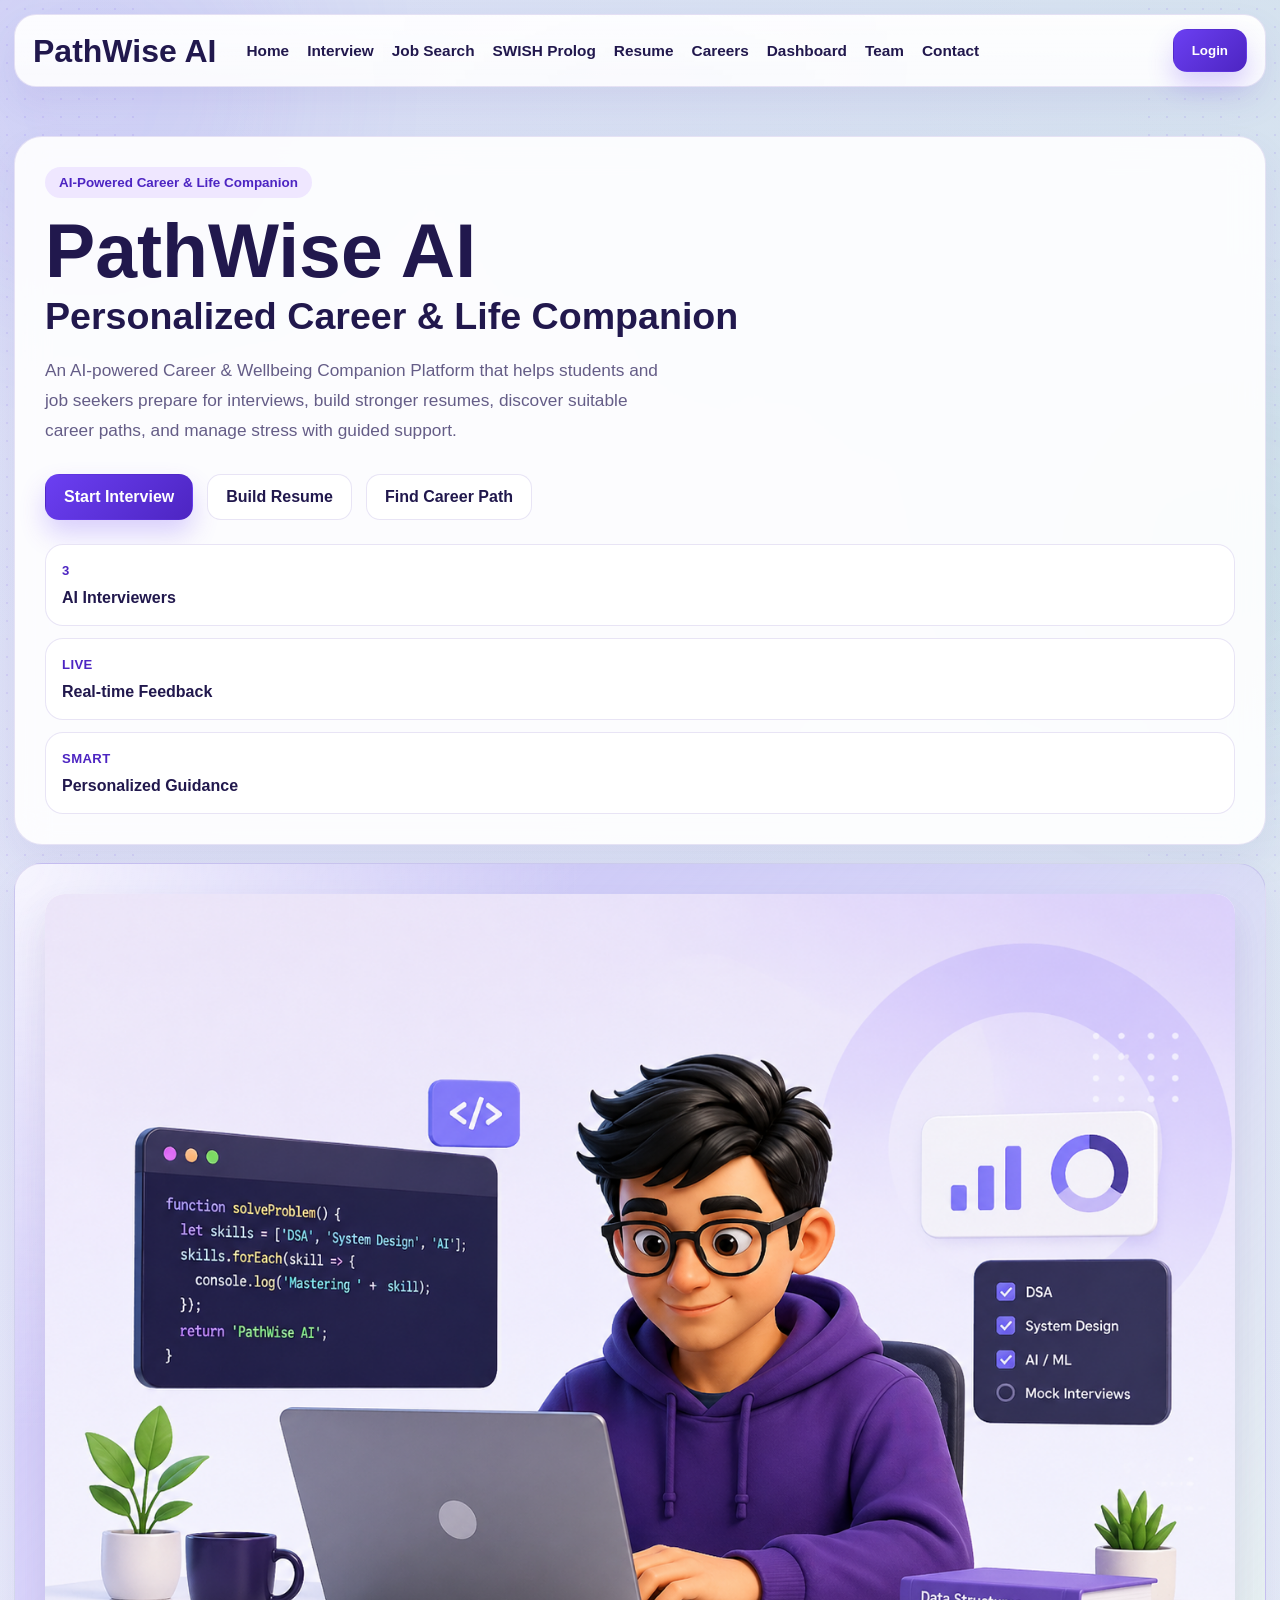
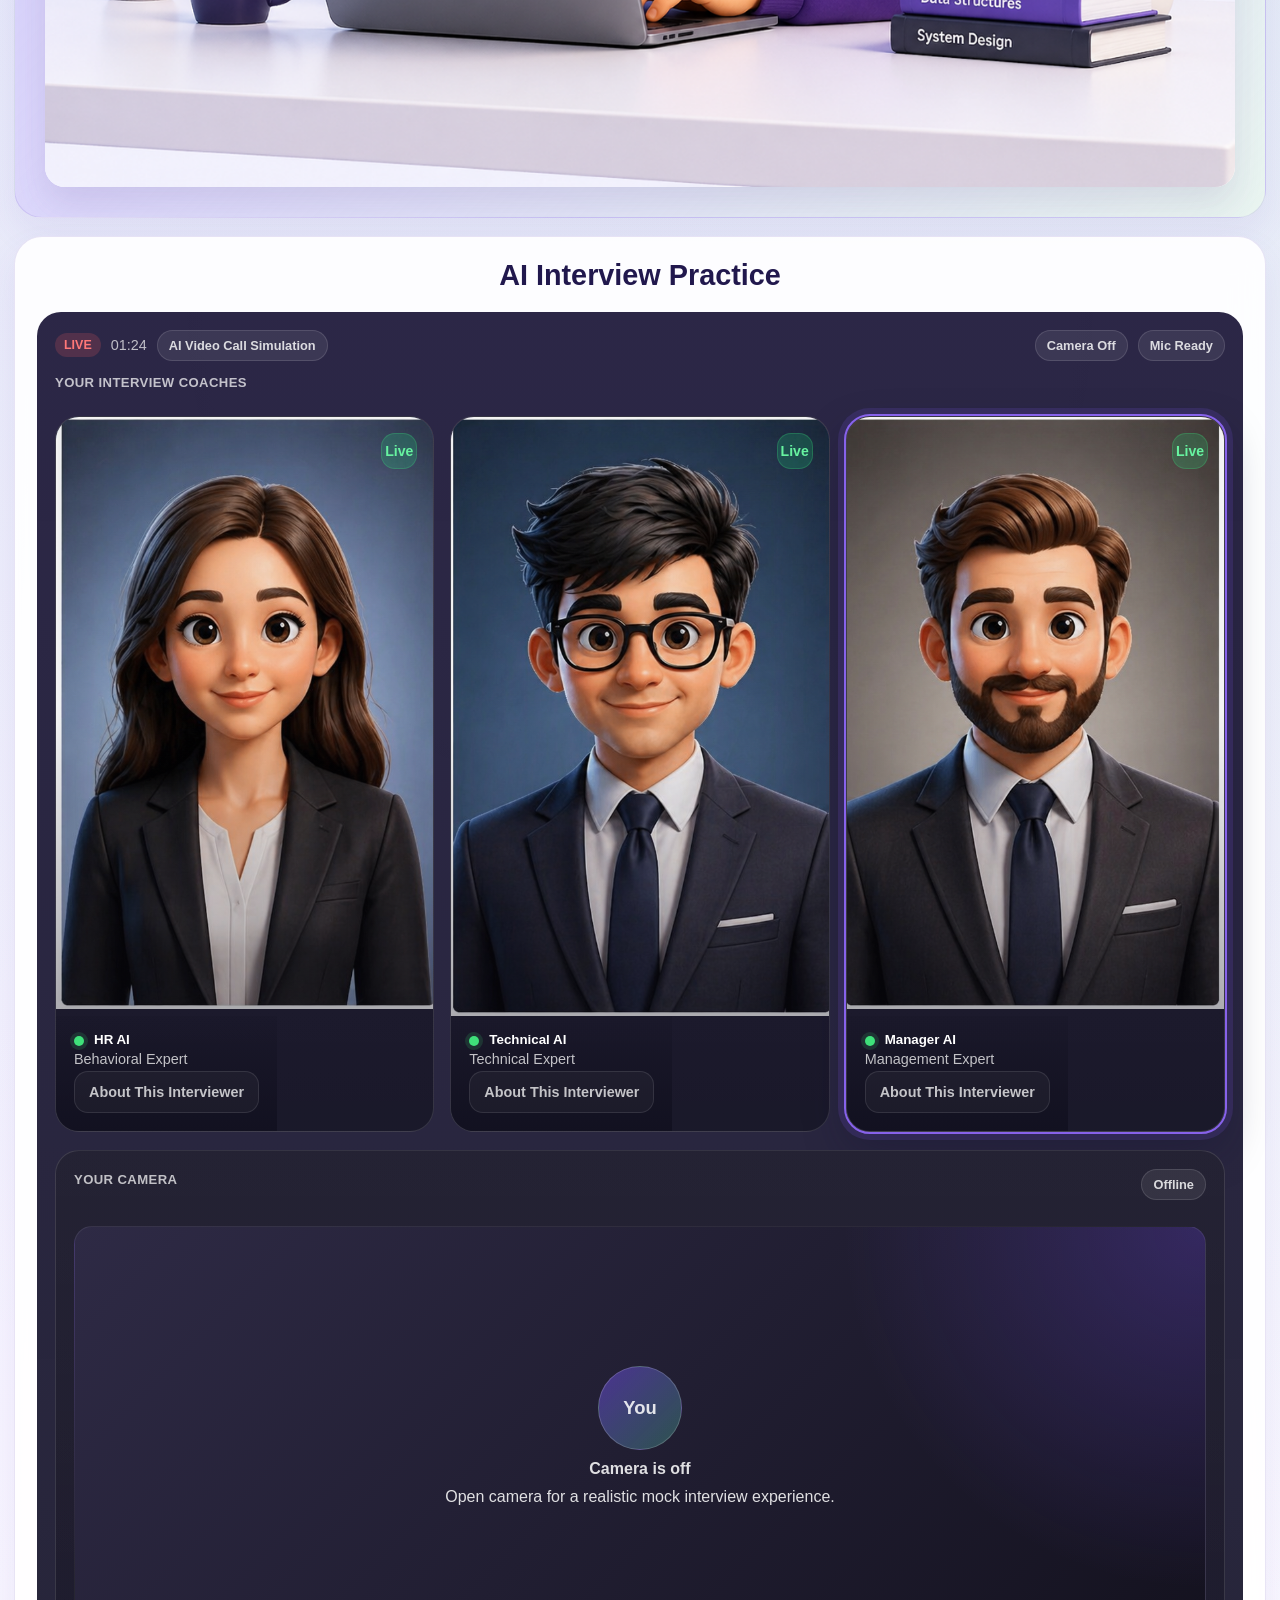
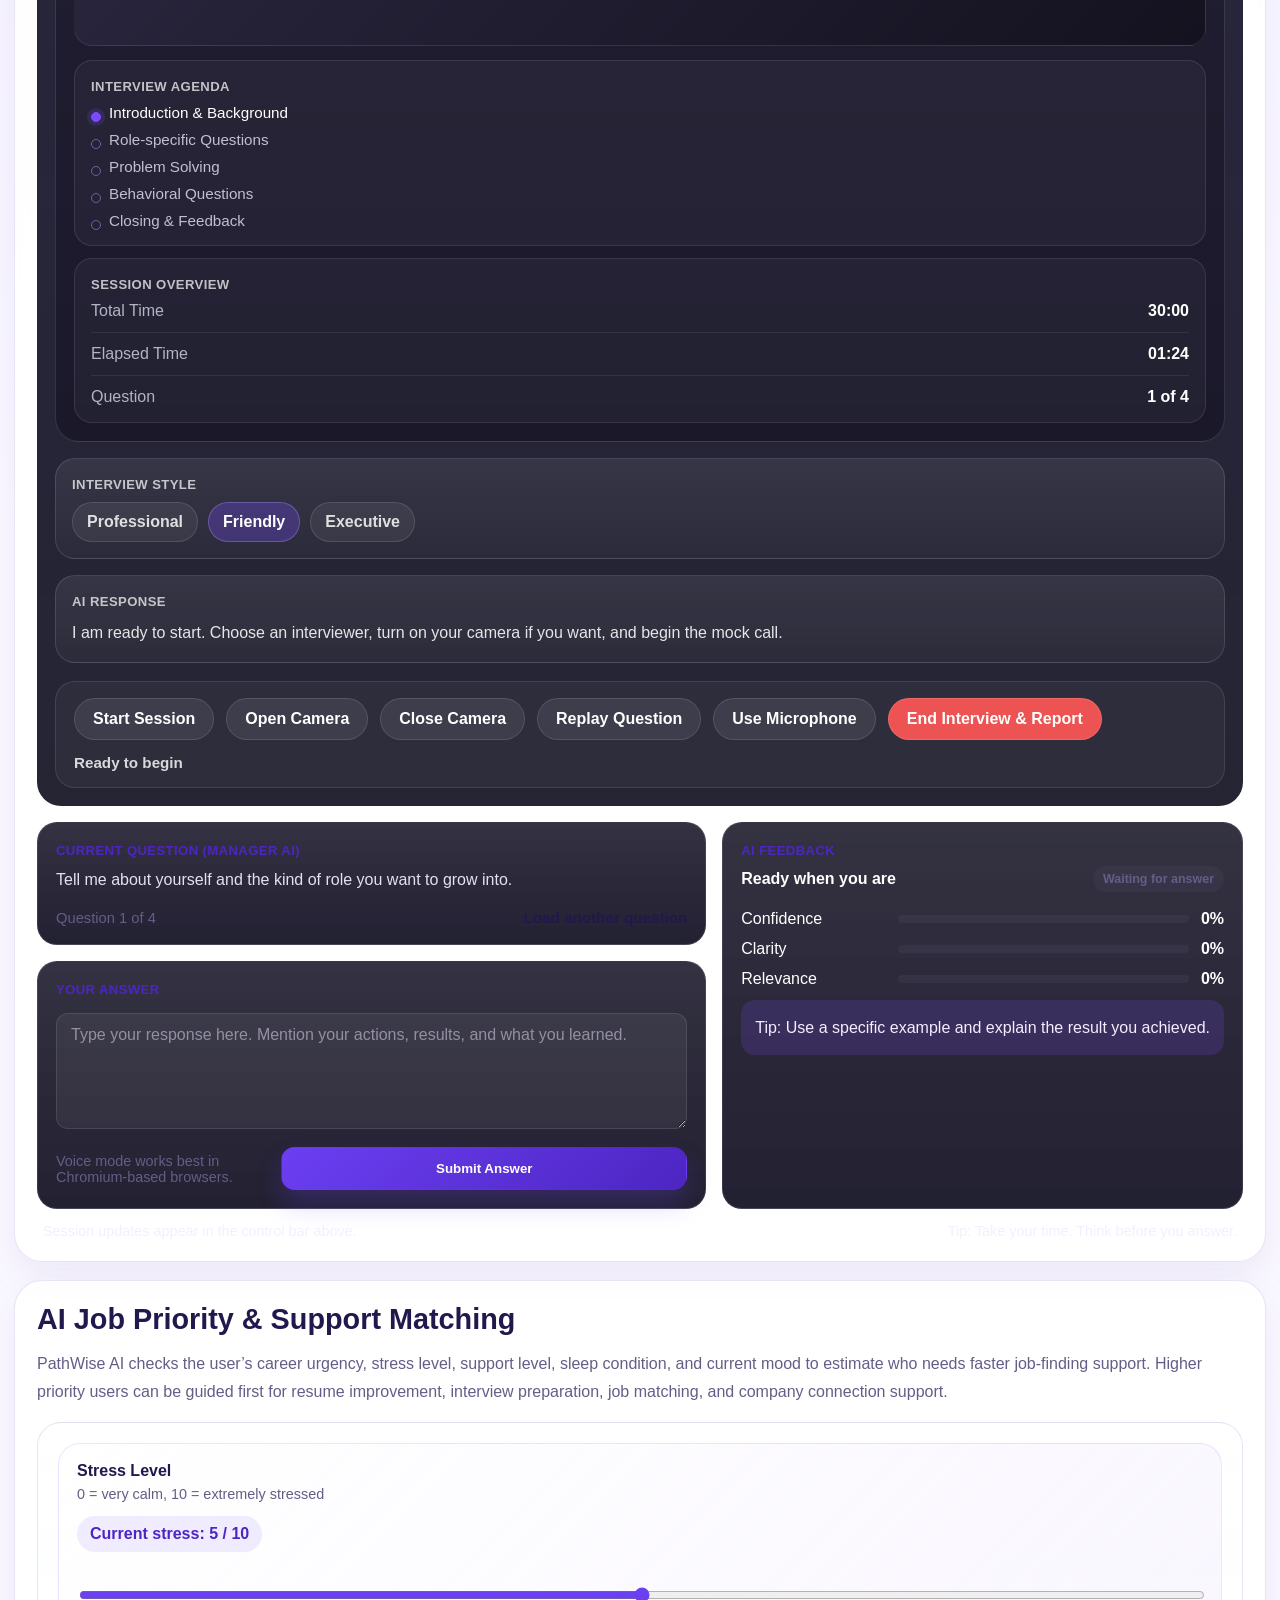
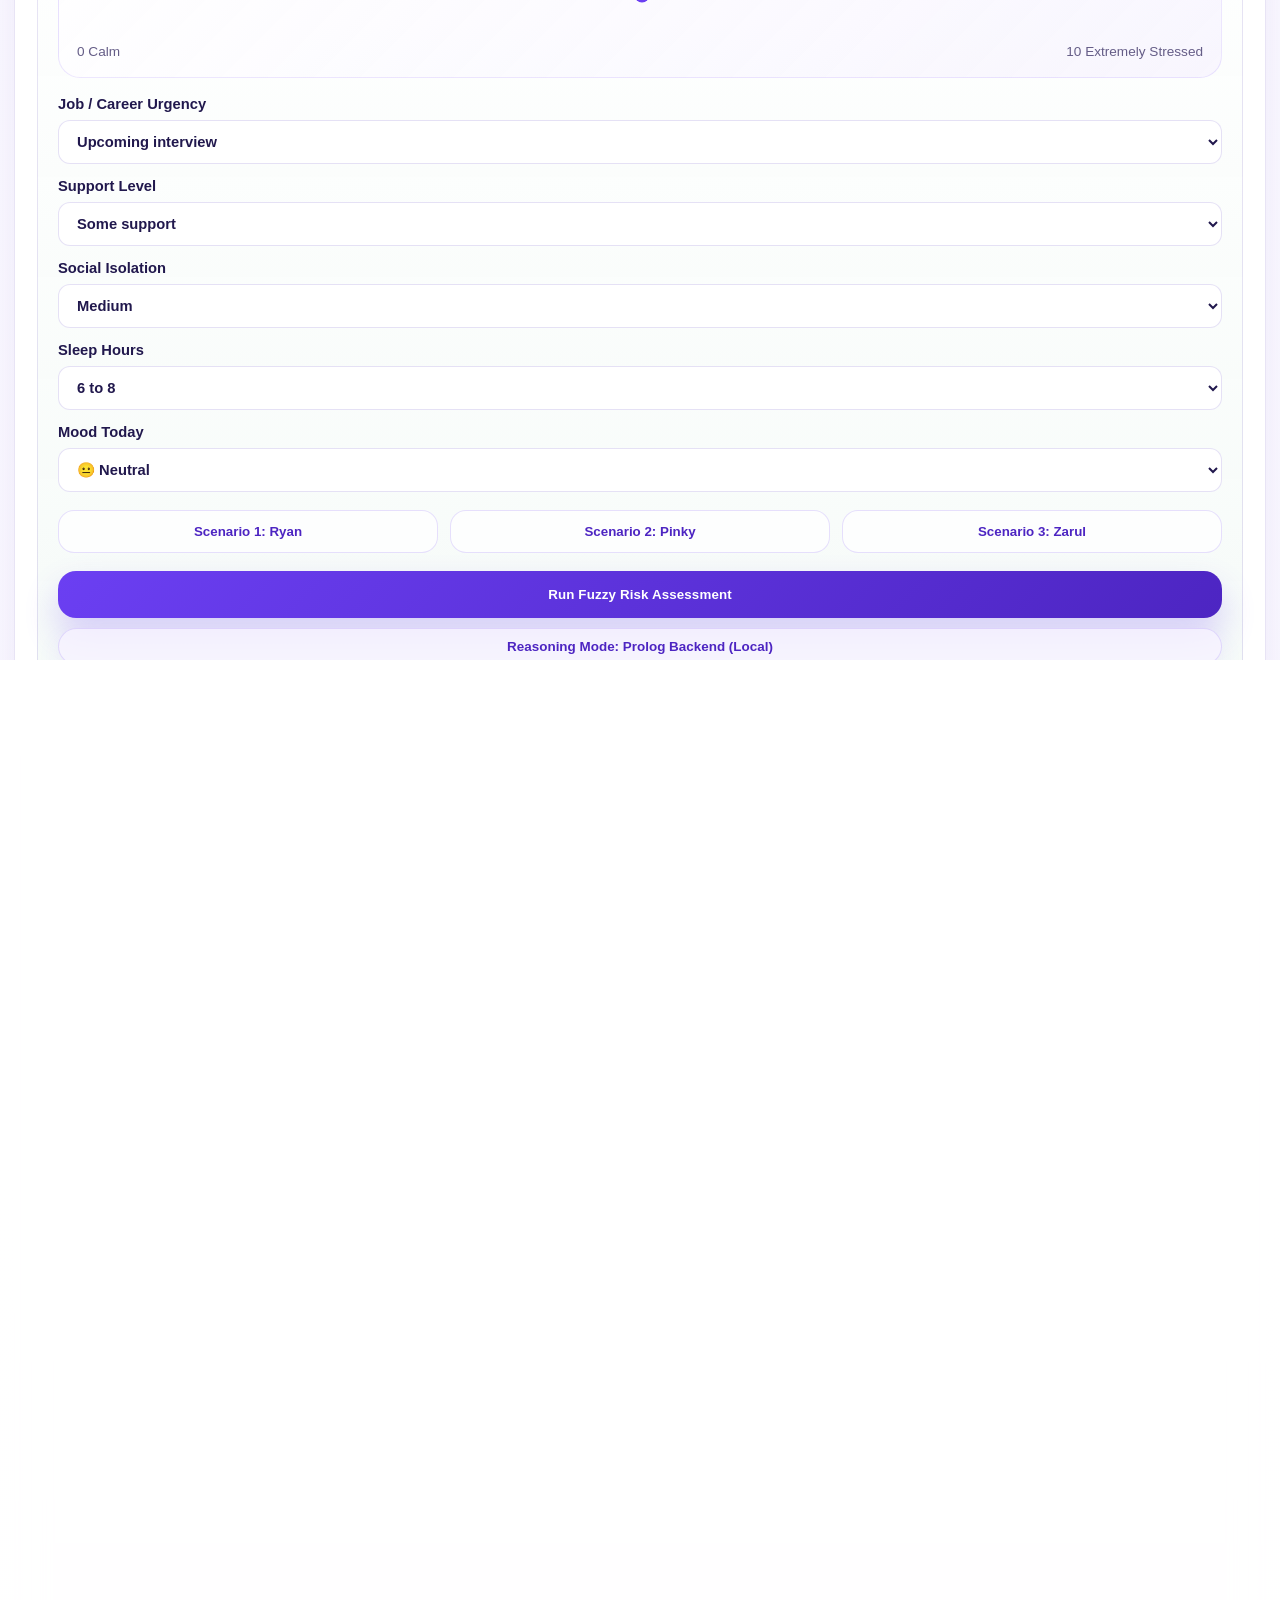
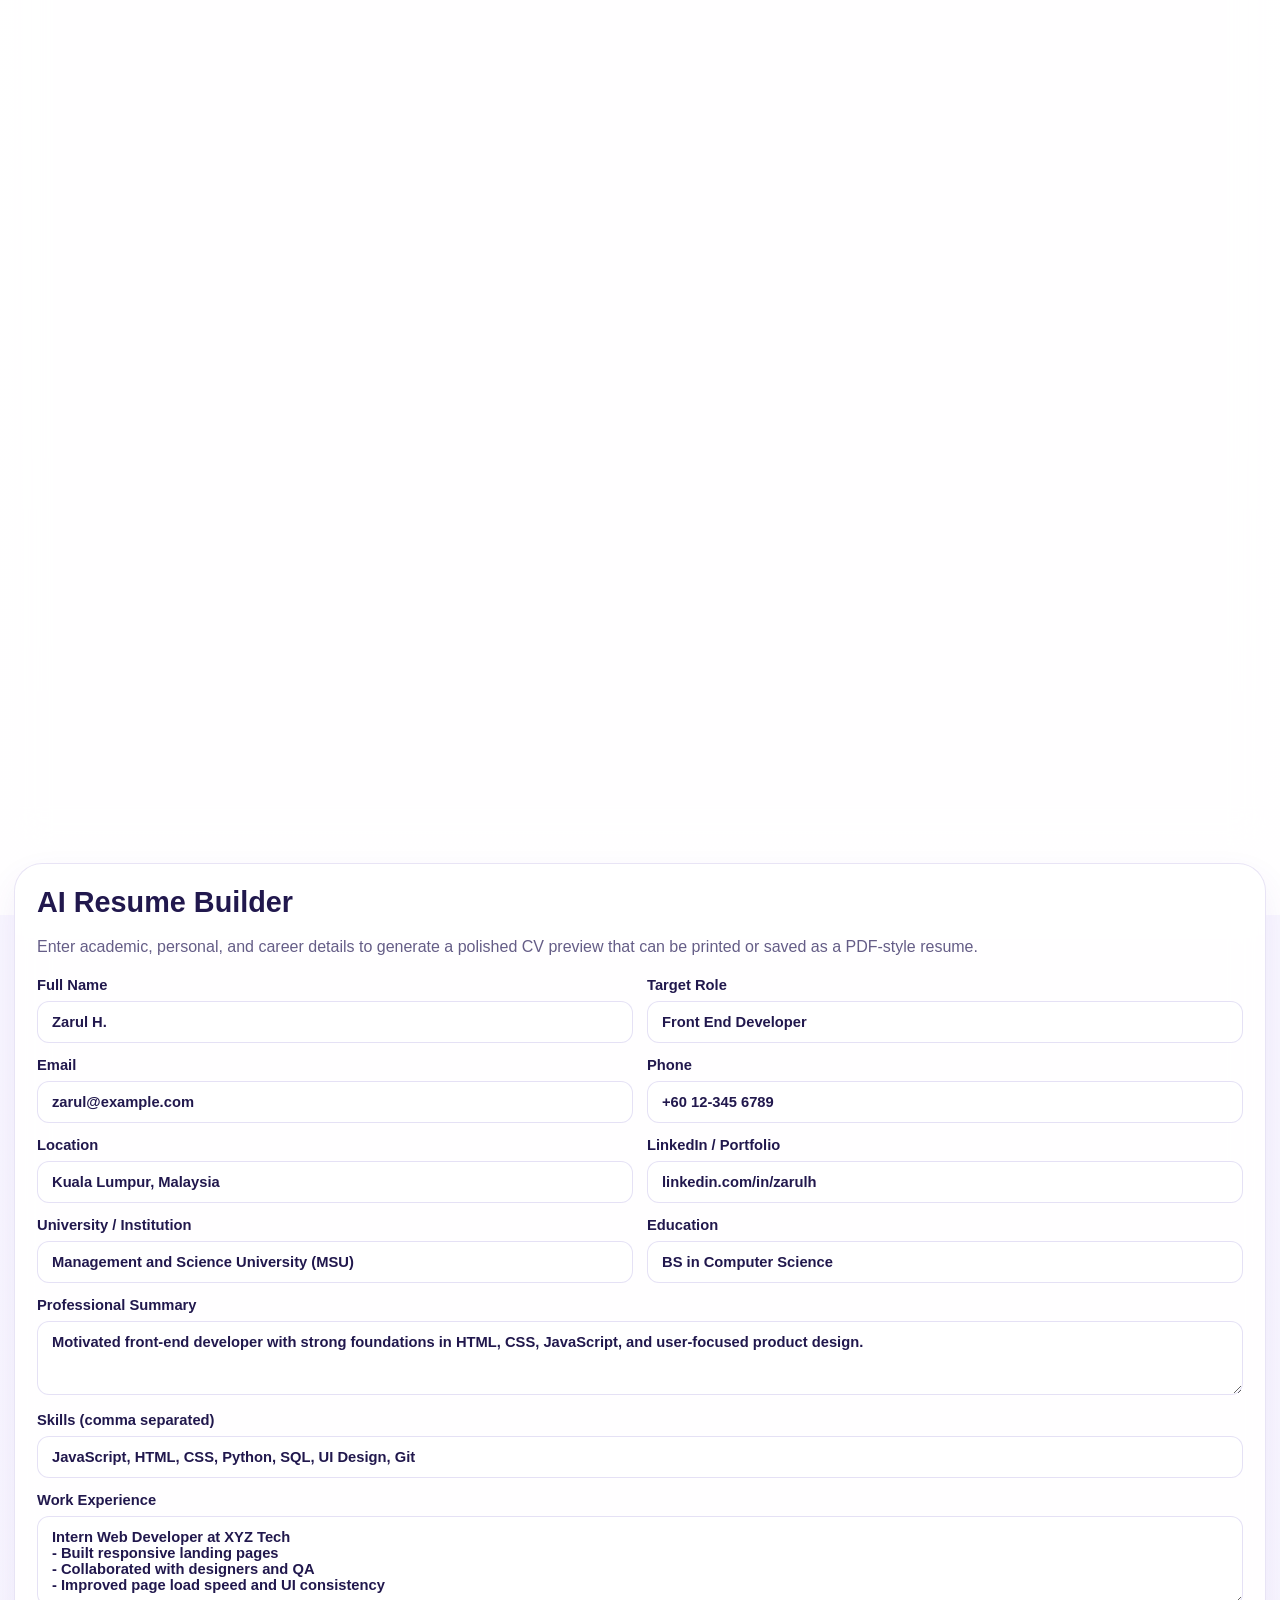
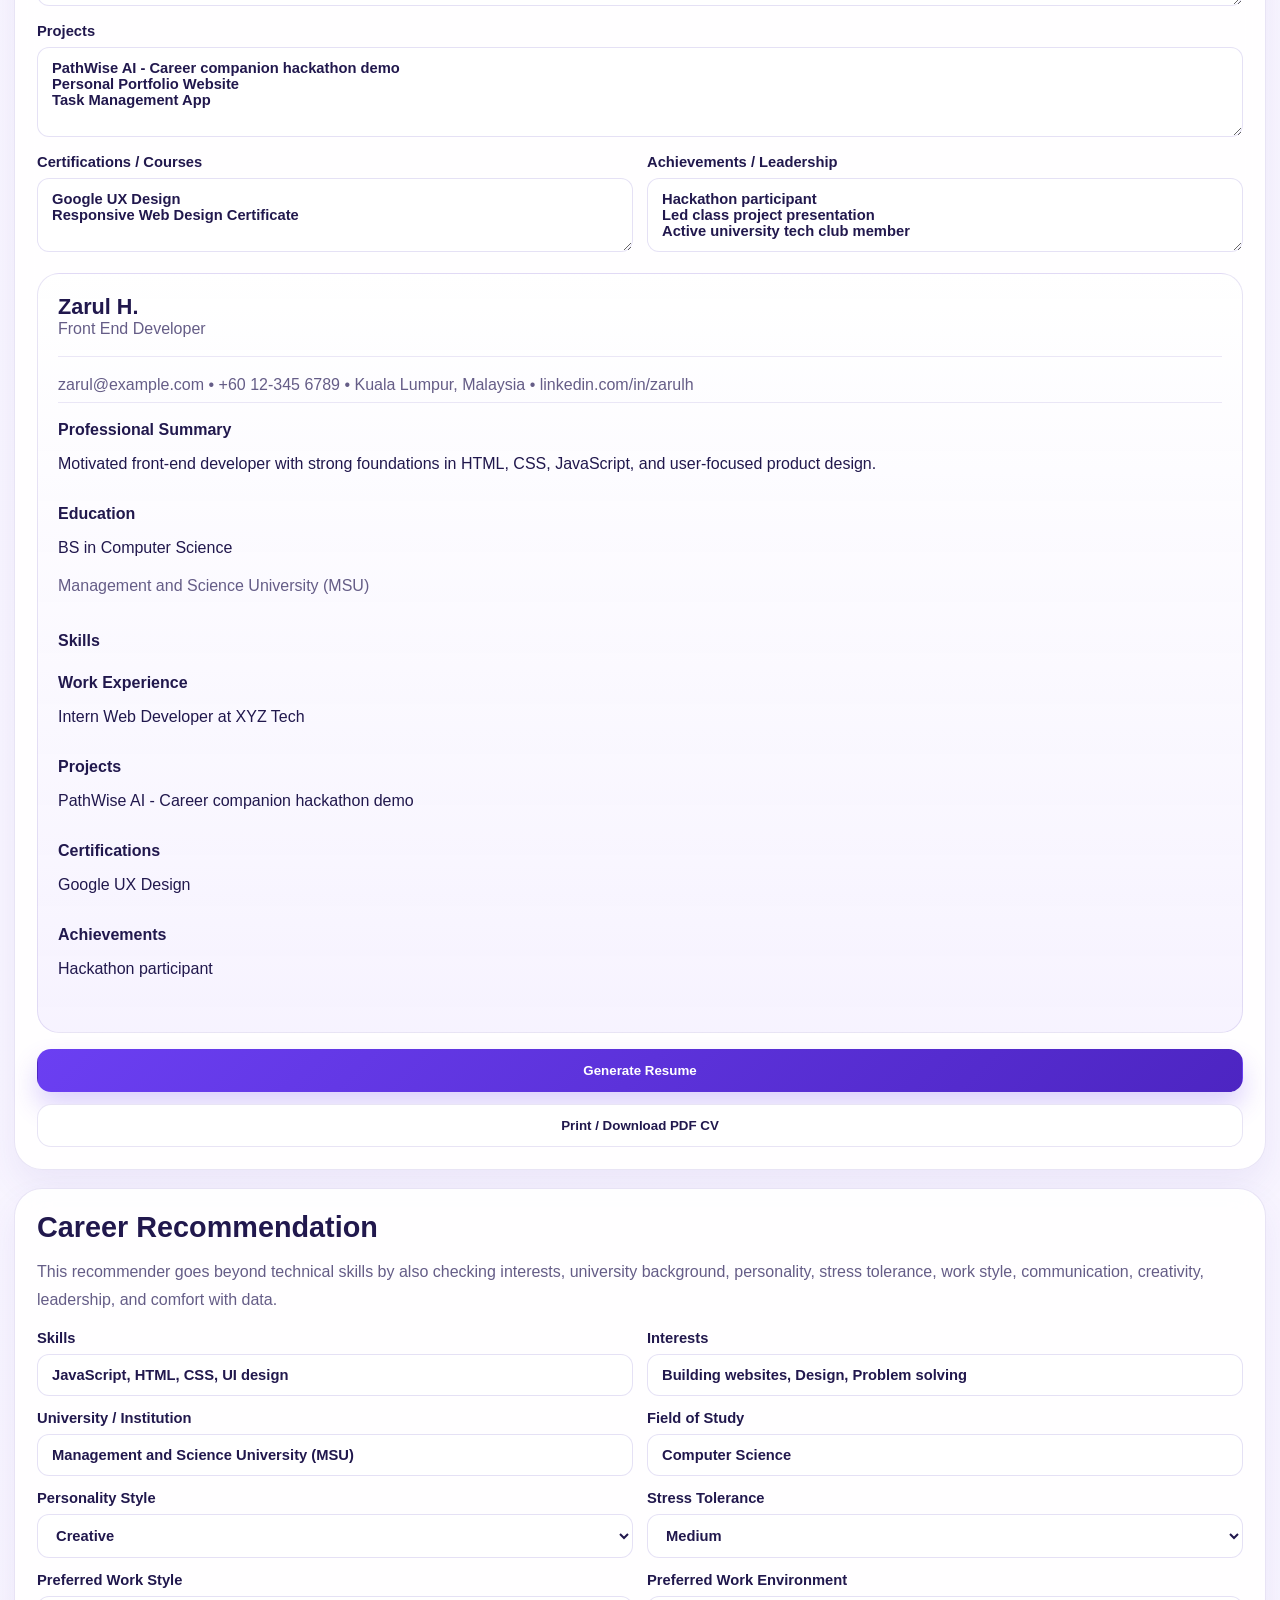
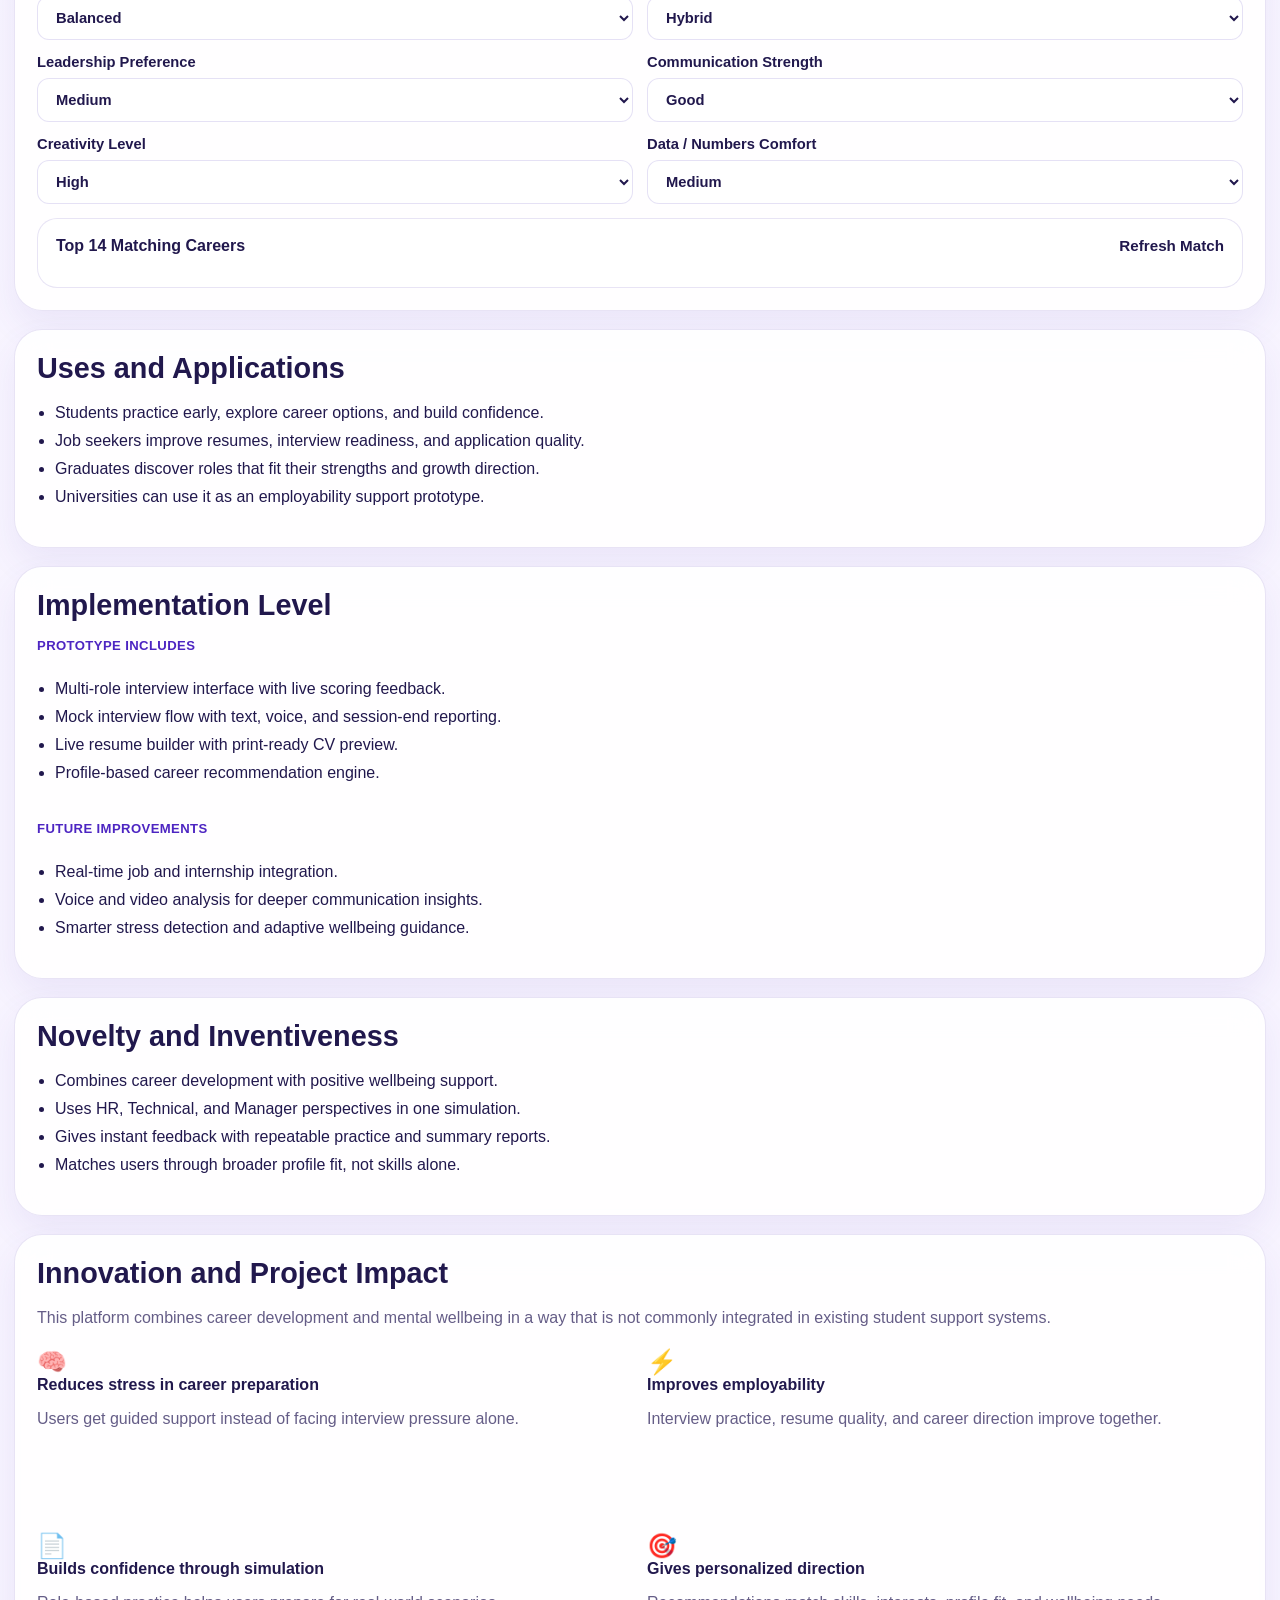
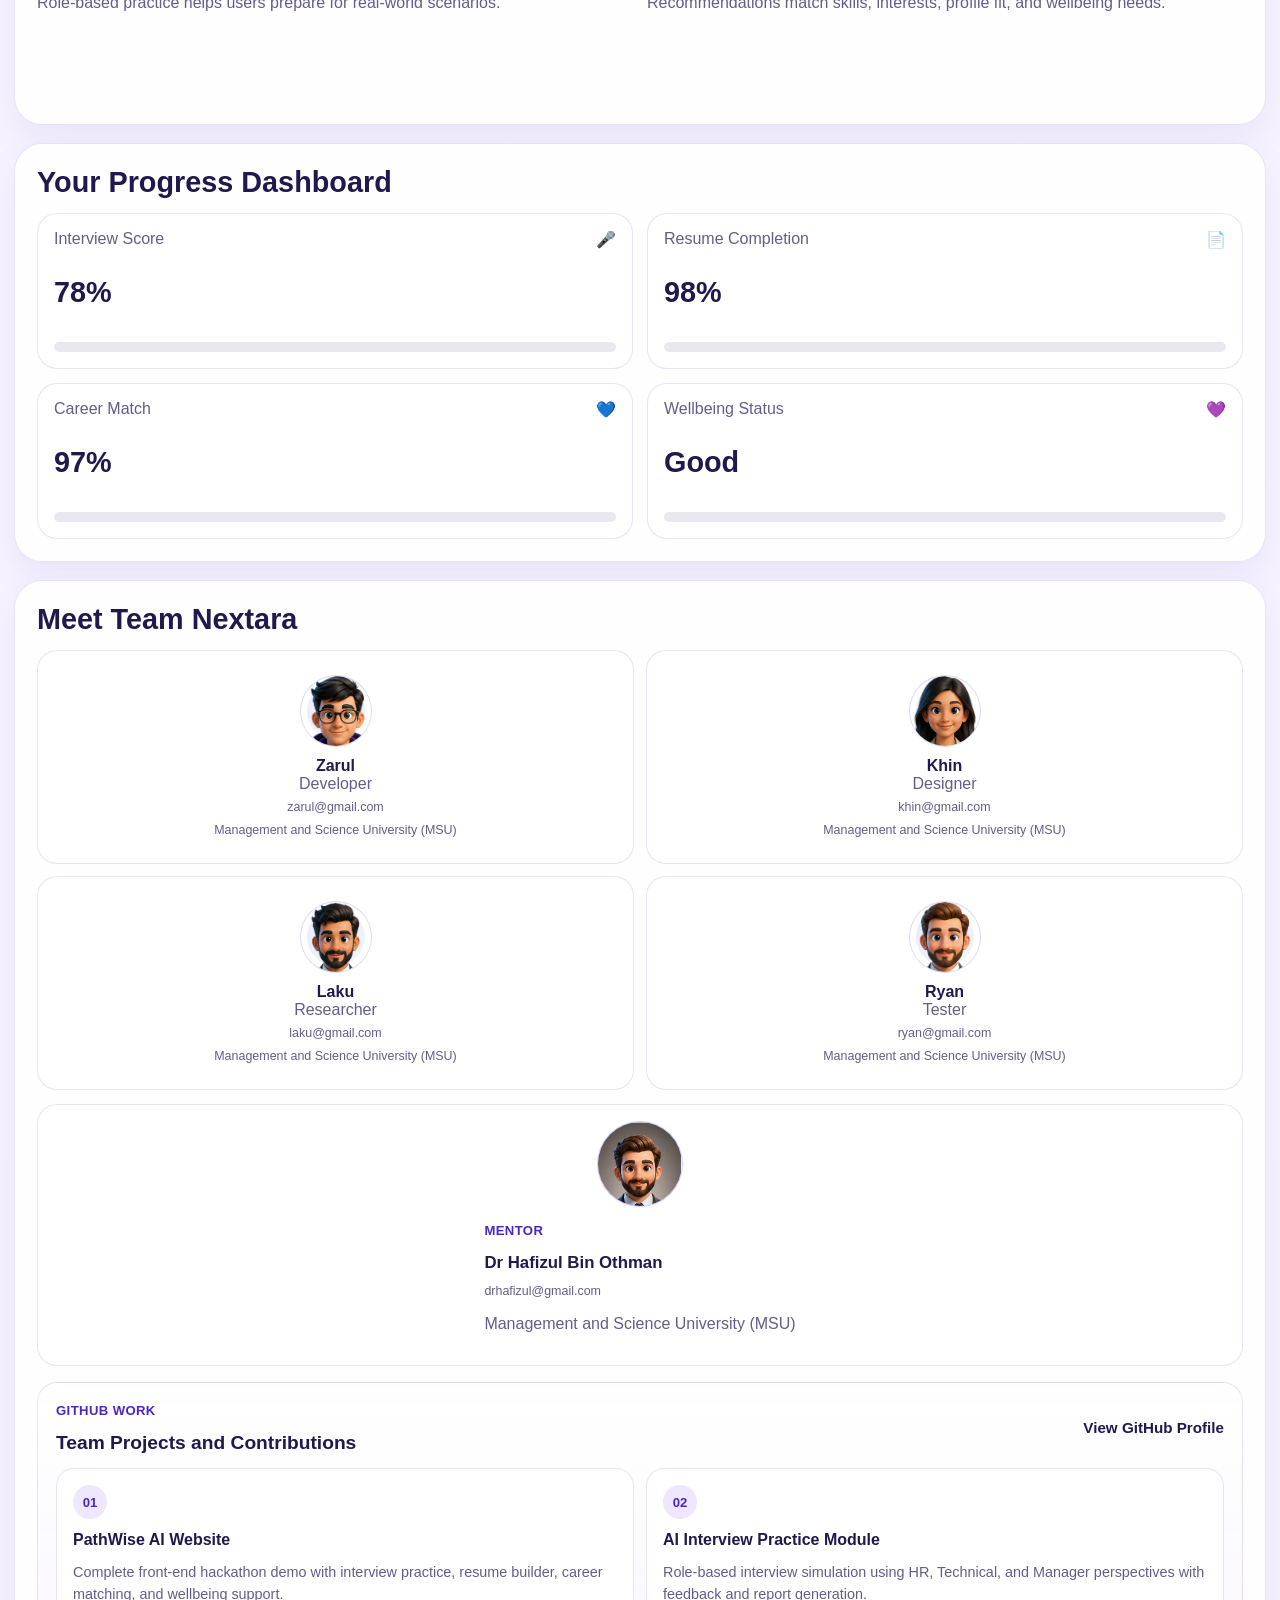
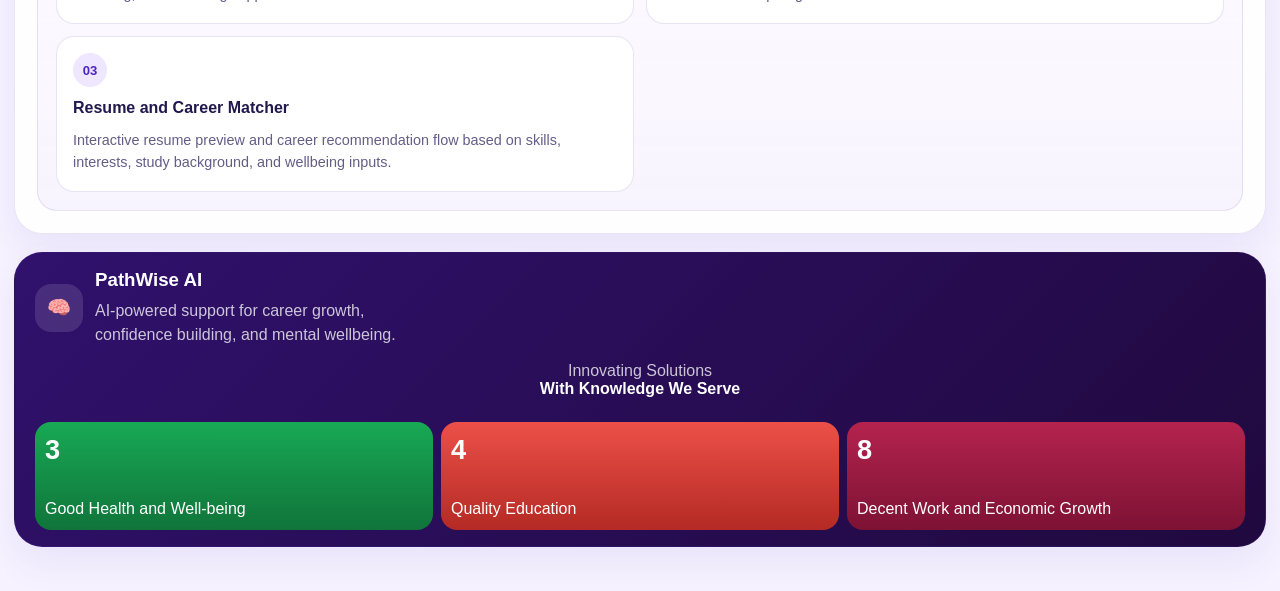
==== commit 40f5ebdd: "Refine index2 header layout" ====
--- a/index2.html
+++ b/index2.html
@@ -215,6 +215,49 @@
         box-shadow: 0 12px 24px rgba(107, 63, 242, 0.14);
       }
 
+      @media (min-width: 901px) {
+        .topbar {
+          display: flex;
+          align-items: center;
+          justify-content: flex-start;
+          gap: 26px;
+        }
+
+        .header-brand {
+          flex: 0 0 auto;
+          margin-right: 4px;
+        }
+
+        .brand-text {
+          display: flex;
+          align-items: center;
+        }
+
+        .brand-text strong {
+          font-size: 2rem;
+          line-height: 1;
+        }
+
+        .main-nav {
+          display: flex;
+          flex: 1 1 auto;
+          flex-wrap: nowrap;
+          align-items: center;
+          gap: 18px;
+          margin-left: 0;
+          min-width: 0;
+        }
+
+        .main-nav a {
+          white-space: nowrap;
+          font-size: 0.96rem;
+        }
+
+        .topbar-actions {
+          margin-left: 0;
+        }
+      }
+
       @media (max-width: 900px) {
         .swish-demo-body {
           grid-template-columns: 1fr;
@@ -252,14 +295,8 @@
     <div class="site-shell">
       <header class="topbar" id="home">
         <div class="header-brand">
-          <div class="brand-cluster">
-            <div class="logo-chip logo-upm">UPM</div>
-            <div class="logo-chip logo-putra">PUTRA</div>
-            <div class="logo-chip logo-msu">MSU</div>
-          </div>
           <div class="brand-text">
             <strong>PathWise AI</strong>
-            <span>Hackathon demo for career guidance and wellbeing support</span>
           </div>
         </div>
 
@@ -282,10 +319,6 @@
         </nav>
 
         <div class="topbar-actions">
-          <a class="header-pill" href="#interview-demo">Nextara Demo</a>
-          <button class="theme-toggle" id="themeToggle" type="button" aria-label="Toggle theme">
-            <span class="theme-icon">◐</span>
-          </button>
           <button class="login-btn" id="loginTriggerBtn" type="button">Login</button>
         </div>
       </header>
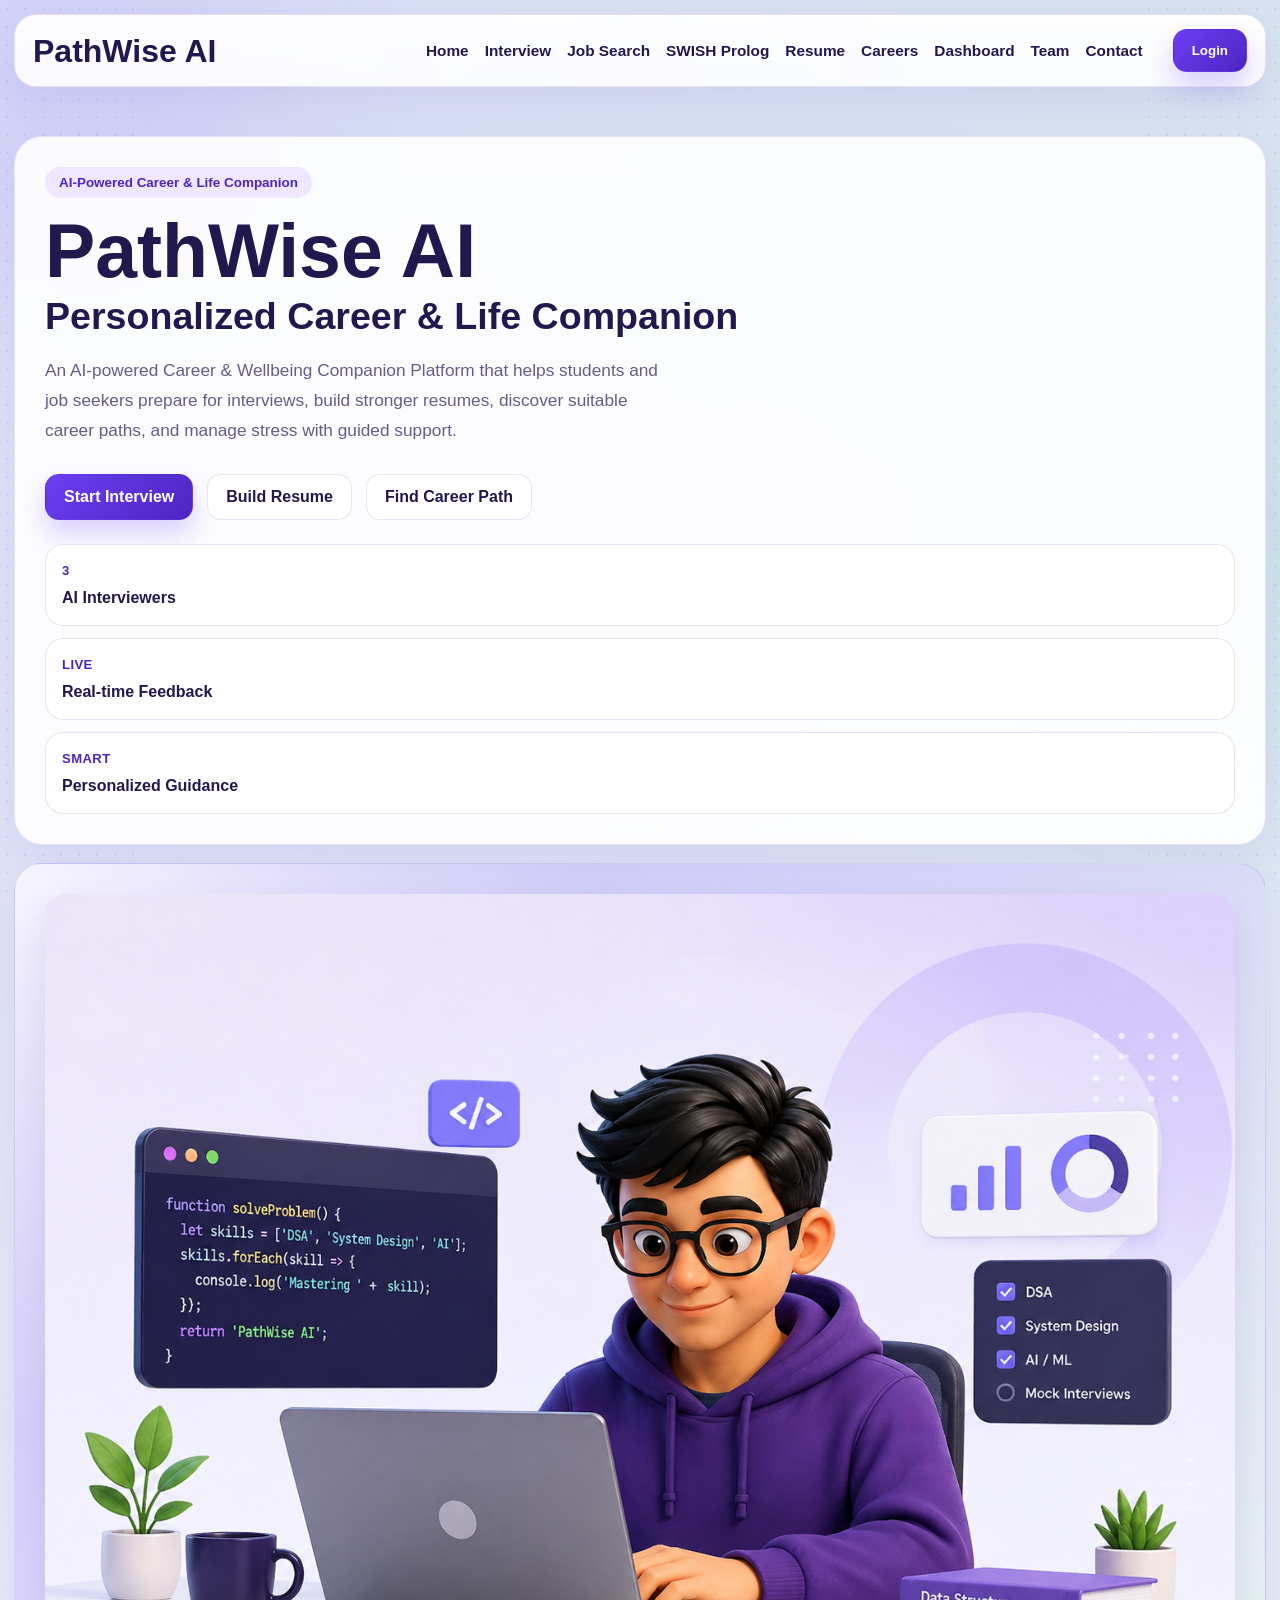
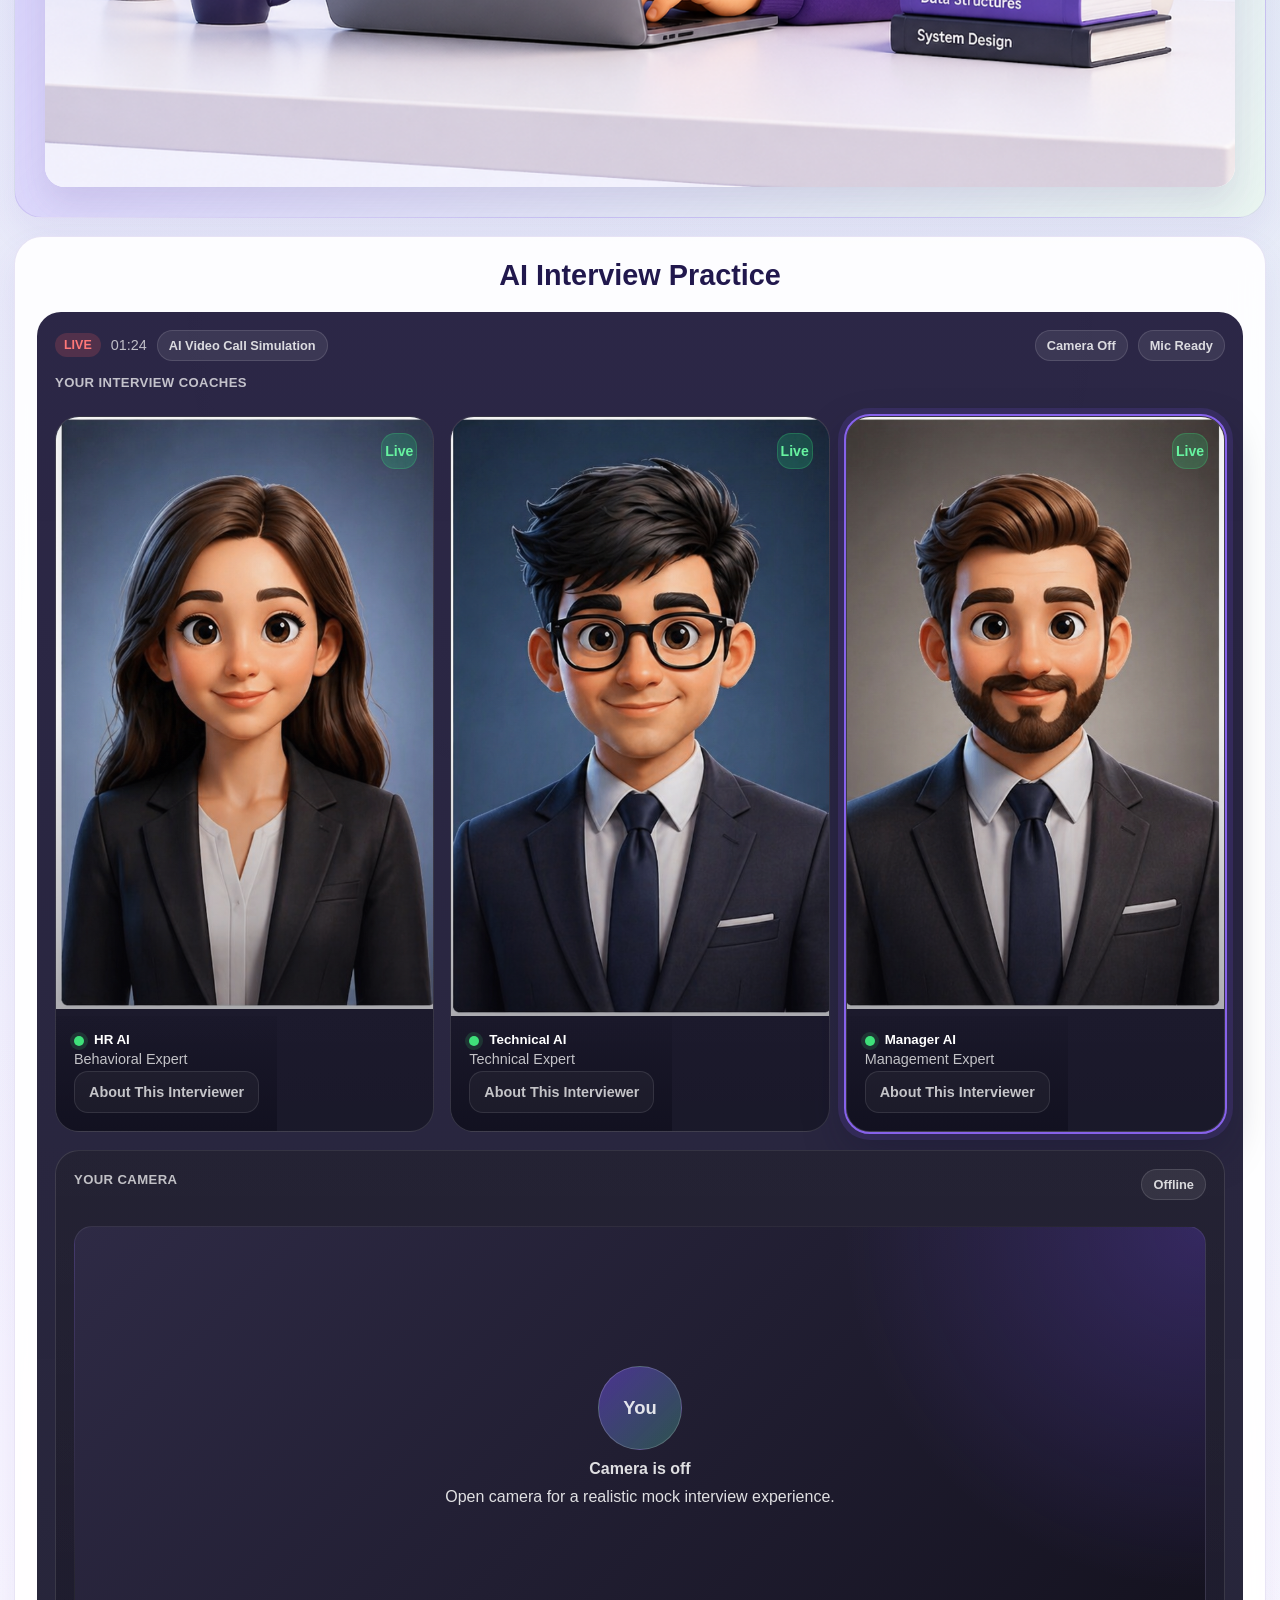
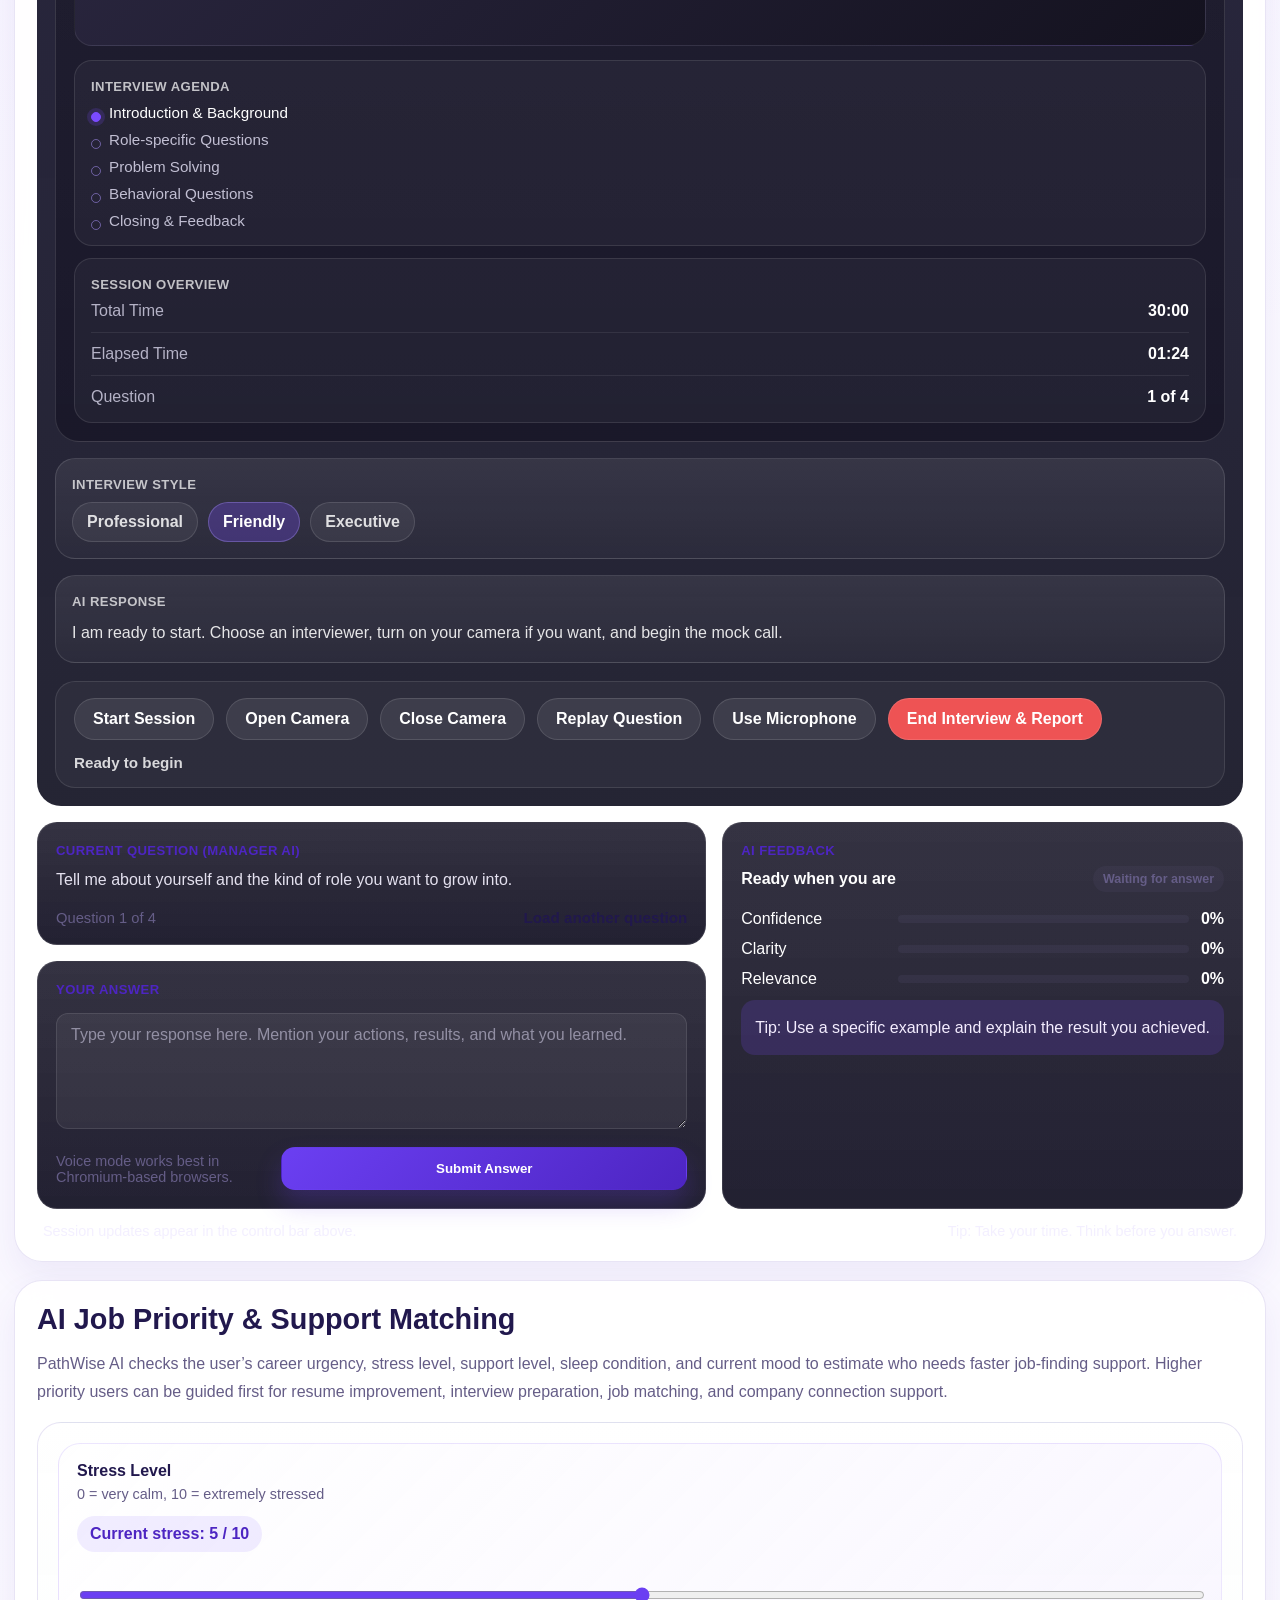
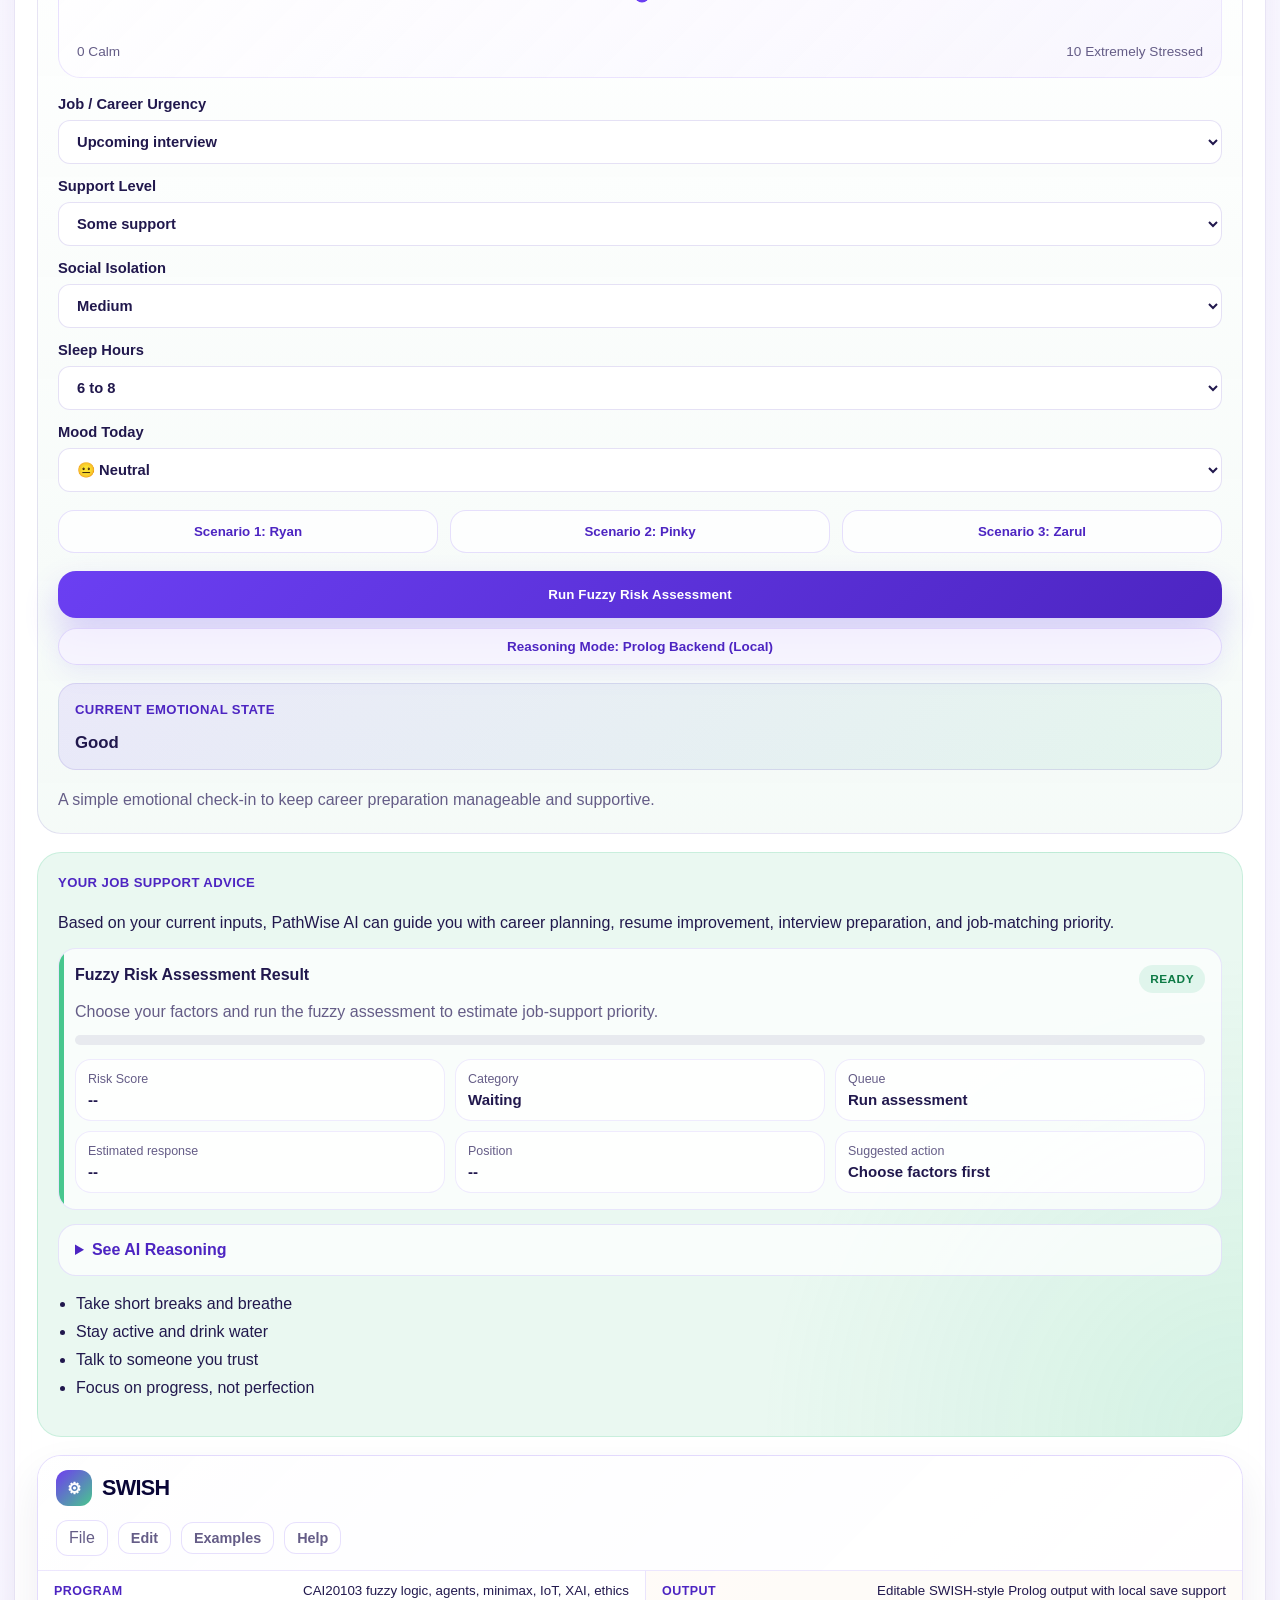
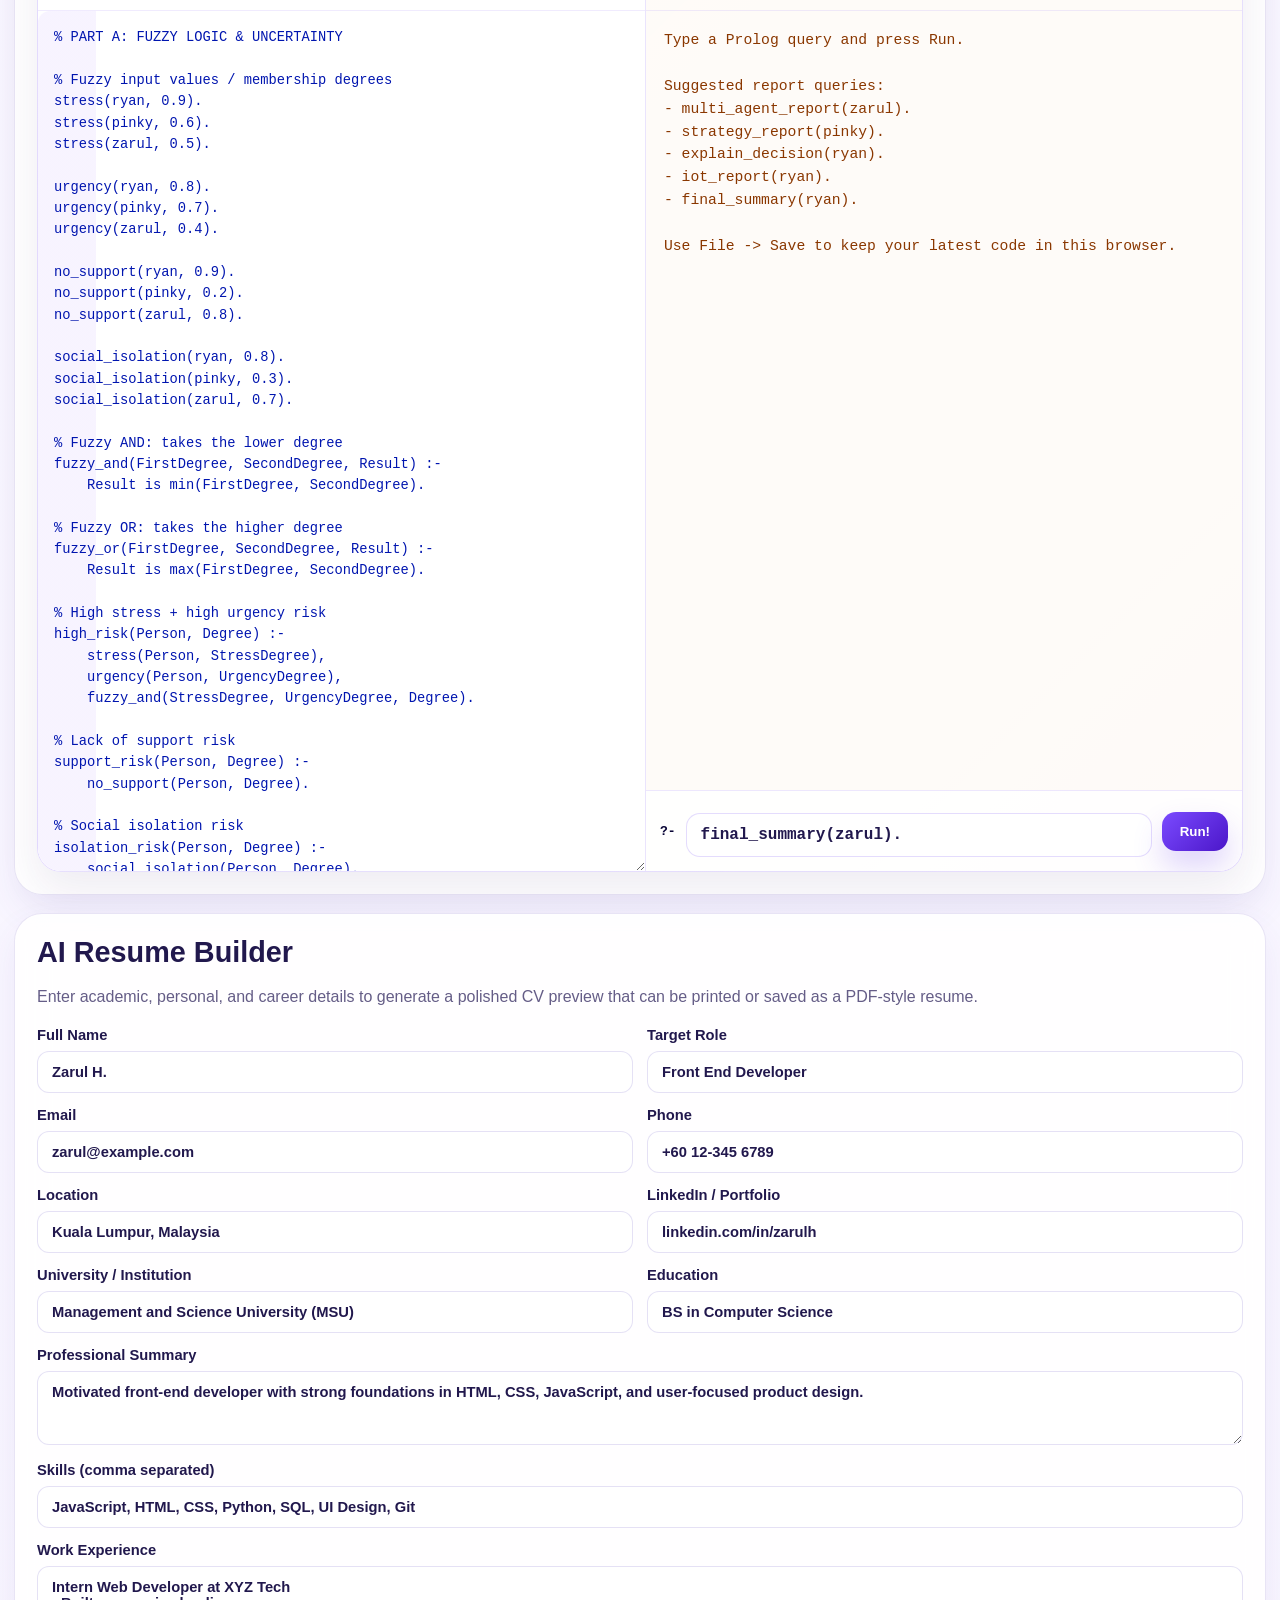
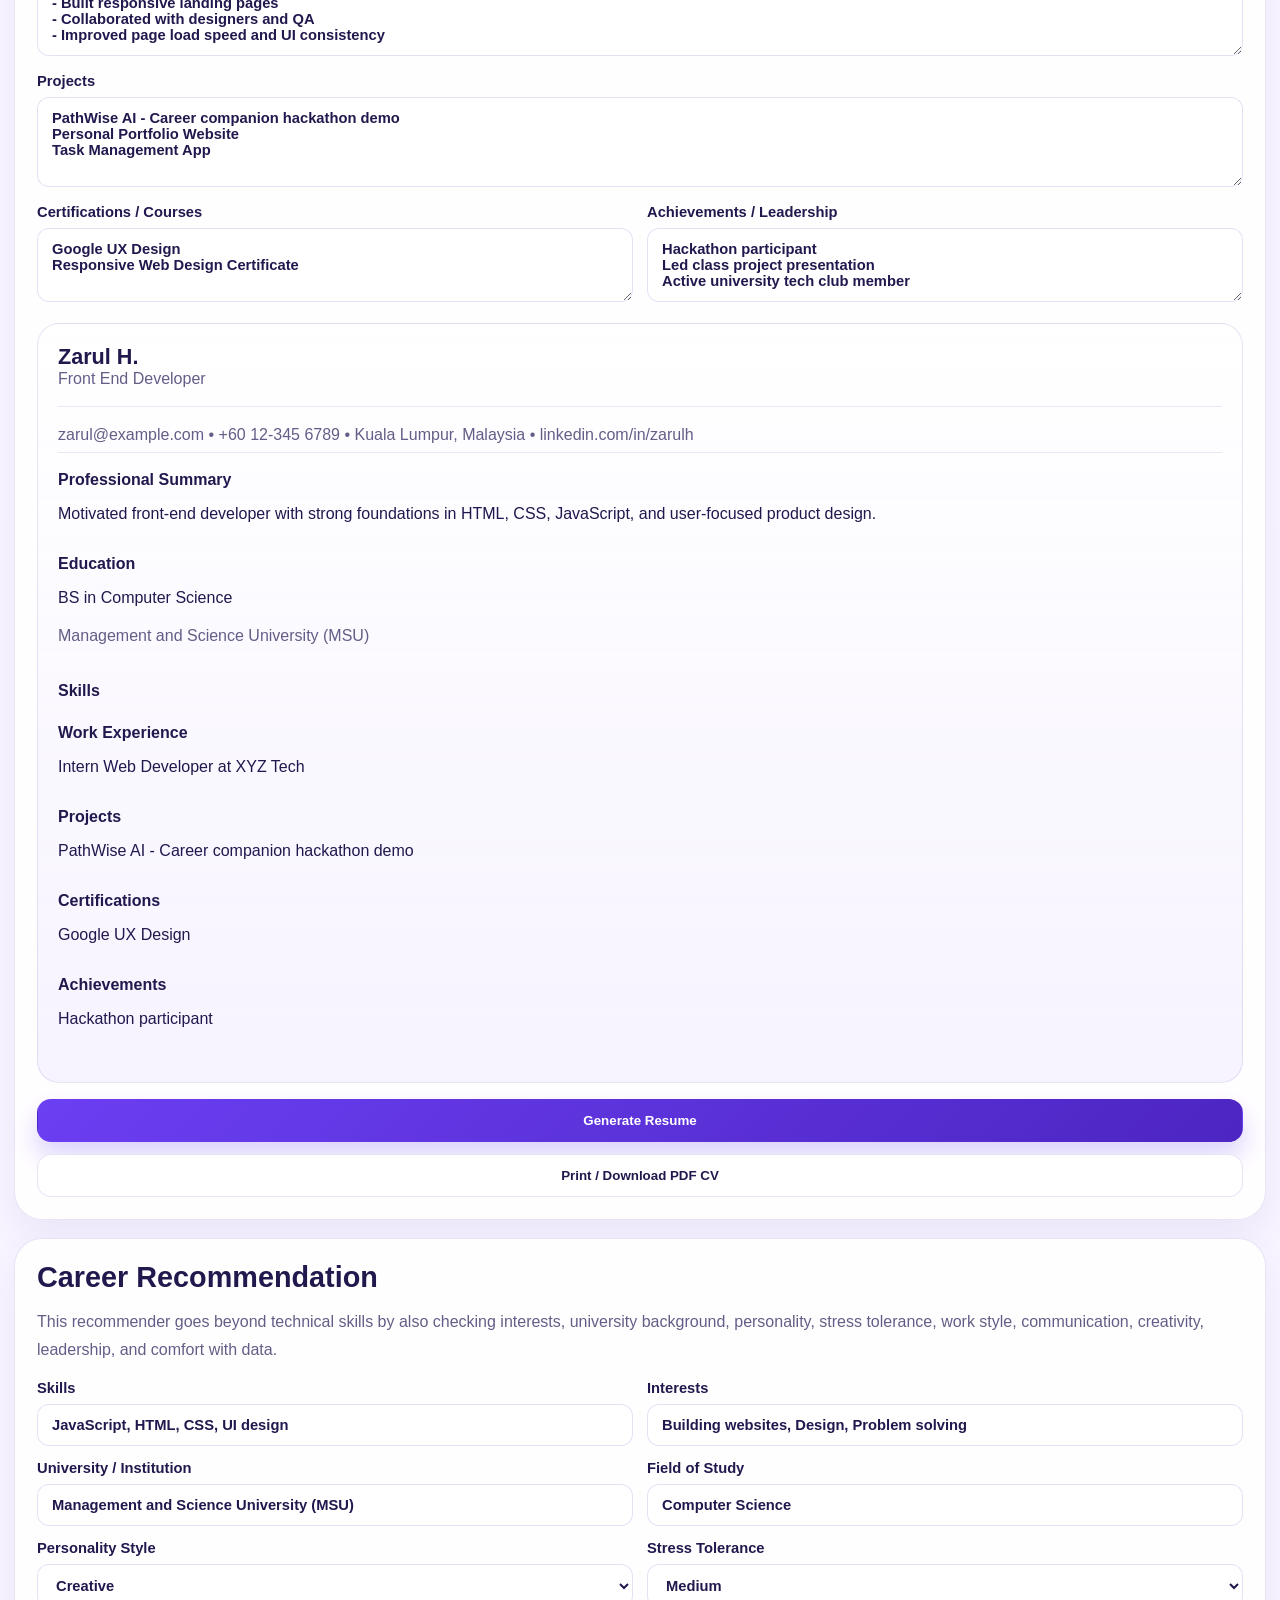
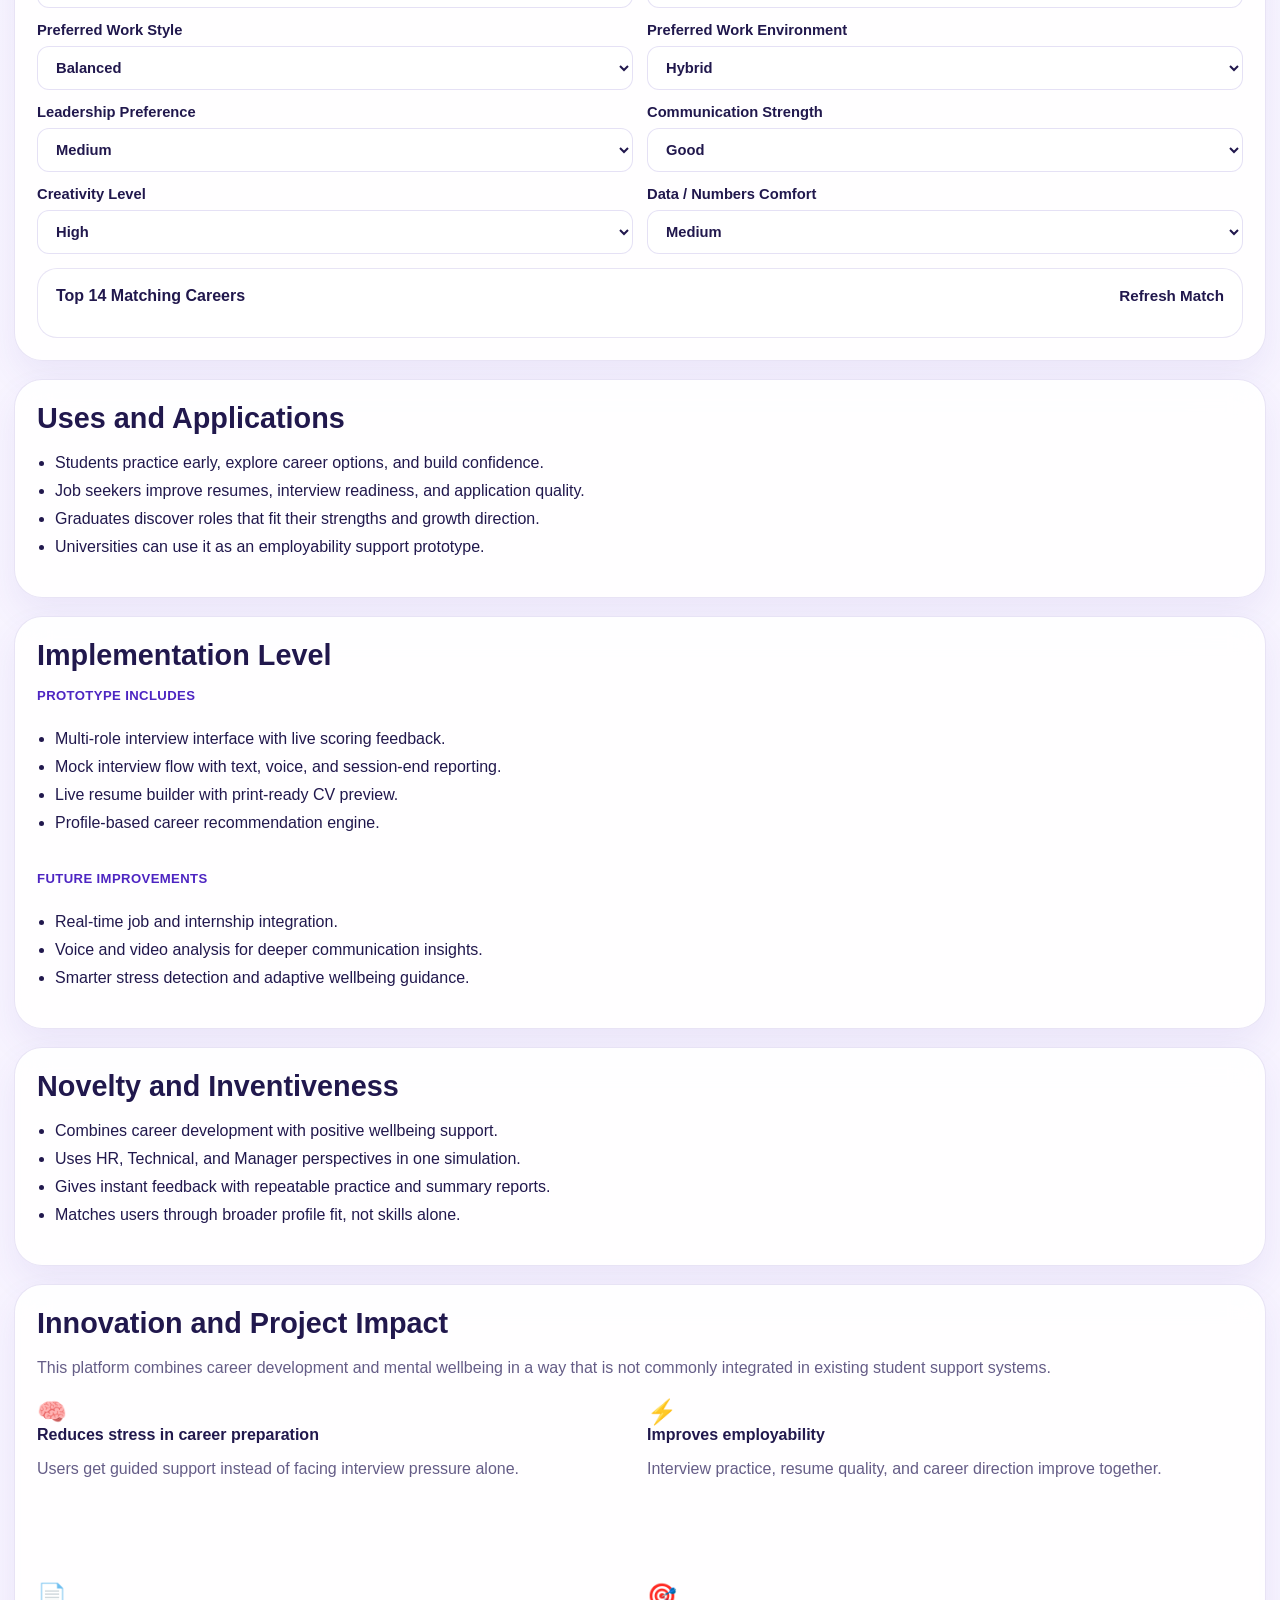
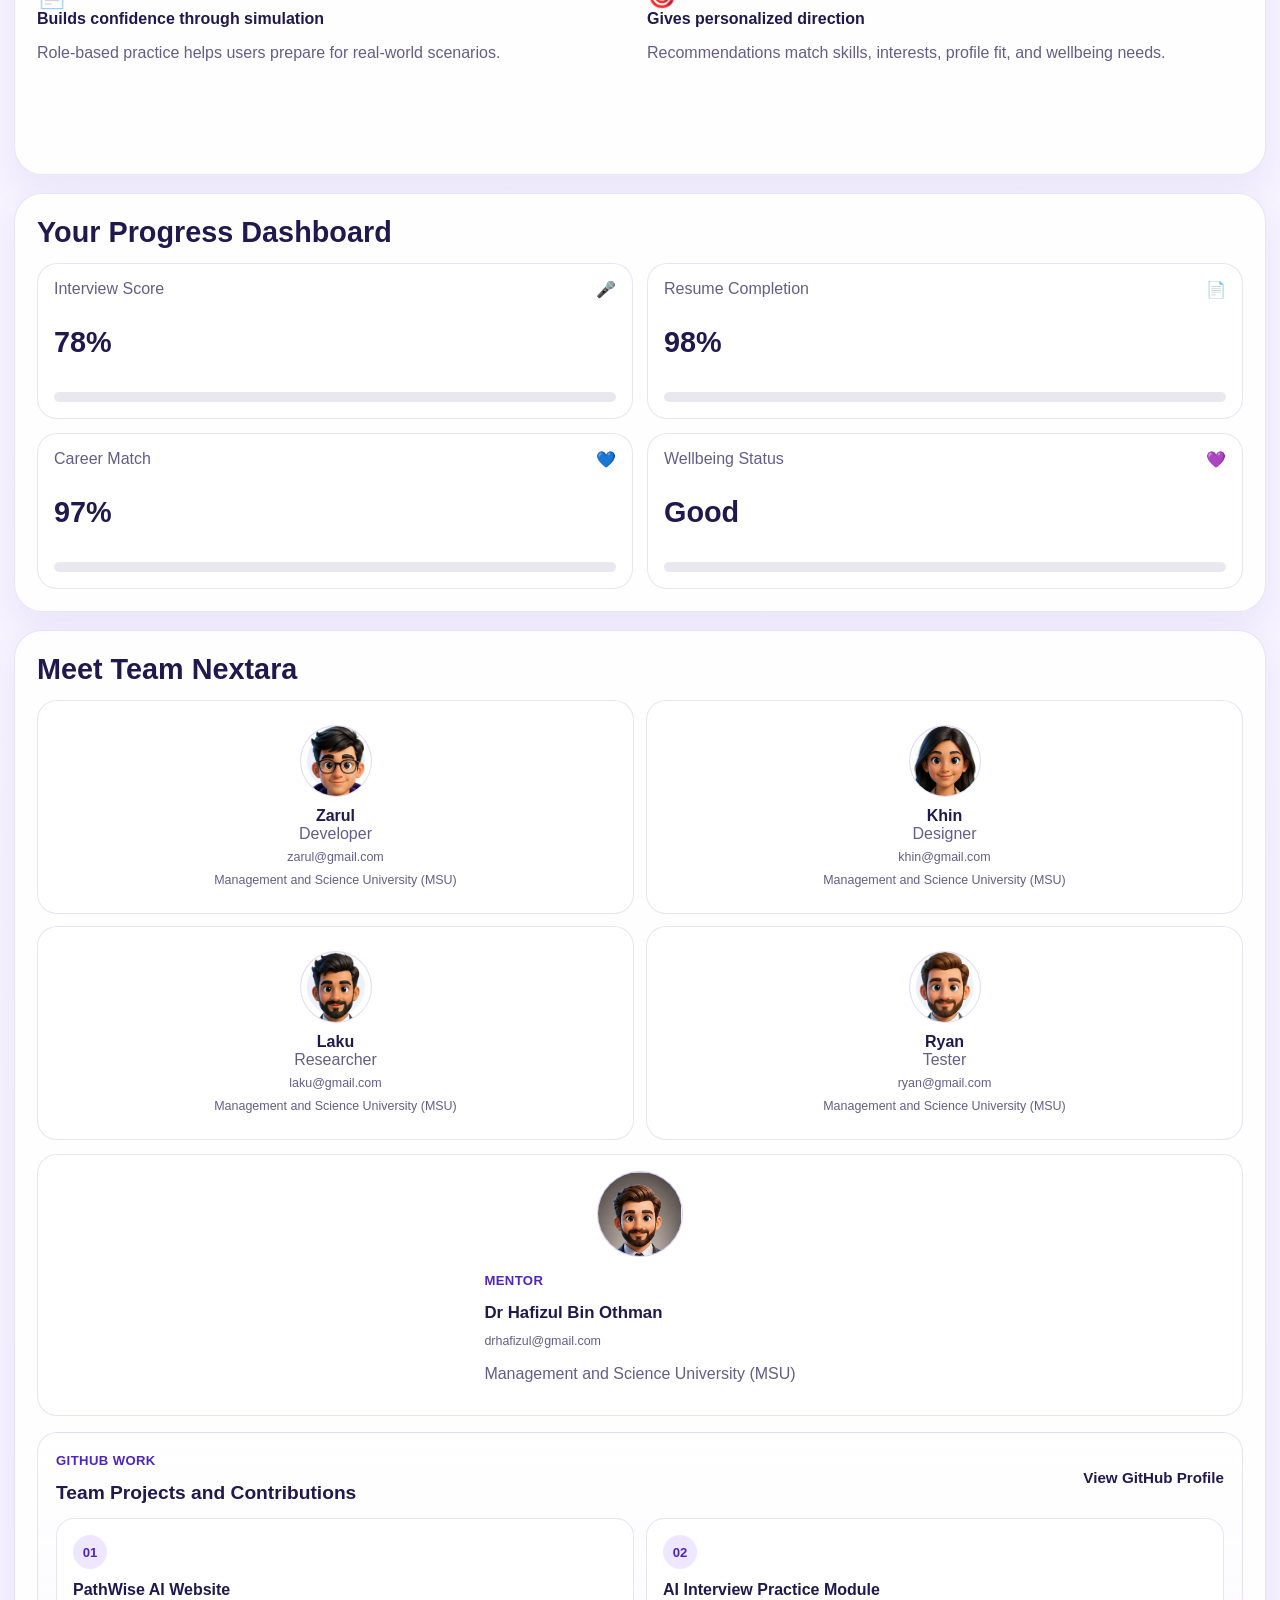
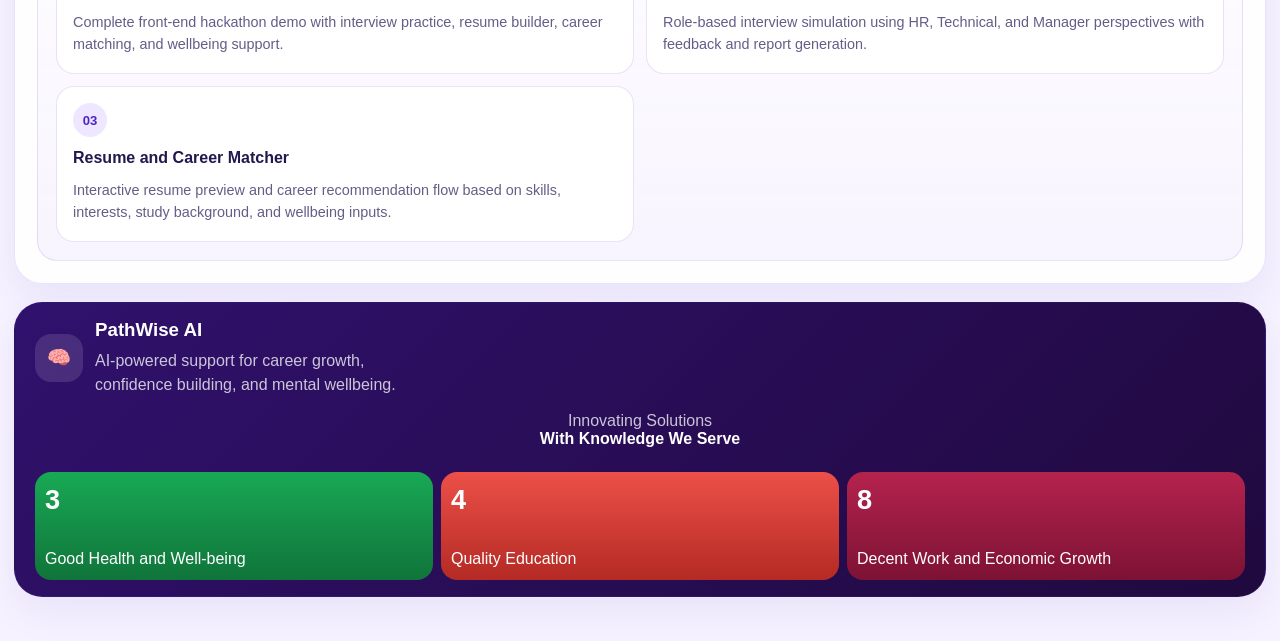
==== commit ab6f300b: "Update SWISH Prolog demo editor and save features" ====
--- a/index2.html
+++ b/index2.html
@@ -19,8 +19,8 @@
 
       .swish-demo-topbar {
         display: flex;
-        align-items: center;
-        justify-content: space-between;
+        flex-direction: column;
+        align-items: flex-start;
         gap: 14px;
         padding: 14px 18px;
         border-bottom: 1px solid rgba(107, 63, 242, 0.12);
@@ -33,6 +33,10 @@
         gap: 10px;
         font-weight: 900;
         color: #090536;
+      }
+
+      .swish-menu-group {
+        position: relative;
       }
 
       .swish-brand-icon {
@@ -54,9 +58,66 @@
         display: flex;
         flex-wrap: wrap;
         gap: 10px;
+        align-items: center;
+      }
+
+      .swish-menu-item,
+      .swish-menu-action {
+        padding: 8px 12px;
+        border: 1px solid rgba(107, 63, 242, 0.16);
+        border-radius: 12px;
+        background: rgba(255, 255, 255, 0.92);
         color: var(--muted);
         font-weight: 800;
         font-size: 0.9rem;
+        line-height: 1;
+      }
+
+      .swish-menu-item {
+        display: inline-flex;
+        align-items: center;
+        white-space: nowrap;
+      }
+
+      button.swish-menu-item,
+      .swish-menu-action {
+        cursor: pointer;
+      }
+
+      button.swish-menu-item {
+        font: inherit;
+      }
+
+      .swish-menu-action {
+        width: 100%;
+        justify-content: flex-start;
+        text-align: left;
+        font: inherit;
+      }
+
+      .swish-menu-item:hover,
+      .swish-menu-action:hover {
+        color: var(--primary-dark);
+        box-shadow: 0 12px 24px rgba(107, 63, 242, 0.12);
+      }
+
+      .swish-menu-panel {
+        position: absolute;
+        top: calc(100% + 8px);
+        left: 0;
+        z-index: 20;
+        display: grid;
+        gap: 6px;
+        min-width: 170px;
+        padding: 10px;
+        border: 1px solid rgba(107, 63, 242, 0.16);
+        border-radius: 16px;
+        background: rgba(255, 255, 255, 0.98);
+        box-shadow: 0 18px 42px rgba(36, 19, 91, 0.12);
+      }
+
+      .swish-menu-panel[hidden] {
+        display: none;
       }
 
       .swish-status {
@@ -151,7 +212,7 @@
 
       .swish-query-bar {
         display: grid;
-        grid-template-columns: auto 1fr auto auto;
+        grid-template-columns: auto 1fr auto;
         gap: 10px;
         align-items: center;
         padding: 14px;
@@ -200,32 +261,17 @@
         transform: translateY(-1px);
       }
 
-      .swish-download-btn {
-        padding: 12px 16px;
-        border: 1px solid rgba(107, 63, 242, 0.2);
-        border-radius: 14px;
-        background: #fff;
-        color: var(--primary-dark);
-        font-weight: 900;
-        cursor: pointer;
-      }
-
-      .swish-download-btn:hover {
-        transform: translateY(-1px);
-        box-shadow: 0 12px 24px rgba(107, 63, 242, 0.14);
-      }
-
       @media (min-width: 901px) {
         .topbar {
           display: flex;
           align-items: center;
-          justify-content: flex-start;
-          gap: 26px;
+          justify-content: space-between;
+          gap: 18px;
         }
 
         .header-brand {
           flex: 0 0 auto;
-          margin-right: 4px;
+          margin-right: auto;
         }
 
         .brand-text {
@@ -240,12 +286,12 @@
 
         .main-nav {
           display: flex;
-          flex: 1 1 auto;
+          flex: 0 0 auto;
           flex-wrap: nowrap;
           align-items: center;
-          gap: 18px;
-          margin-left: 0;
-          min-width: 0;
+          gap: 16px;
+          margin-left: auto;
+          margin-right: 12px;
         }
 
         .main-nav a {
@@ -254,7 +300,9 @@
         }
 
         .topbar-actions {
-          margin-left: 0;
+          display: flex;
+          align-items: center;
+          flex: 0 0 auto;
         }
       }
 
@@ -839,15 +887,21 @@
                 <div class="swish-brand">
                   <span class="swish-brand-icon">⚙</span>
                   <strong>SWISH</strong>
-                  <span>PathWise Prolog Logic Demo</span>
-                </div>
-                <div class="swish-menu">
-                  <span>File</span>
-                  <span>Edit</span>
-                  <span>Examples</span>
-                  <span>Help</span>
-                </div>
-                <span class="swish-status offline" id="swishBackendStatus">Prolog backend waiting</span>
+                </div>
+                <div class="swish-menu" aria-label="SWISH menu">
+                  <div class="swish-menu-group">
+                    <button class="swish-menu-item" id="swishFileMenuButton" type="button" aria-haspopup="true" aria-expanded="false">
+                      File
+                    </button>
+                    <div class="swish-menu-panel" id="swishFileDropdown" hidden>
+                      <button class="swish-menu-action" id="swishFileSaveBtn" type="button">Save</button>
+                      <button class="swish-menu-action" id="swishDownloadBtn" type="button">Download .pl</button>
+                    </div>
+                  </div>
+                  <span class="swish-menu-item">Edit</span>
+                  <span class="swish-menu-item">Examples</span>
+                  <span class="swish-menu-item">Help</span>
+                </div>
               </div>
 
               <div class="swish-demo-body">
@@ -856,233 +910,28 @@
                     <span>Program</span>
                     <small>CAI20103 fuzzy logic, agents, minimax, IoT, XAI, ethics</small>
                   </div>
-                  <textarea class="swish-program" id="swishProgramCode" spellcheck="false">% Fuzzy Logic Simple Example: Youth Risk Level
-
-% ------------------------------
-% FINAL SYSTEM PIPELINE
-% call: system_pipeline.
-% ------------------------------
-
-system_pipeline :-
-    nl,
-    write('Final System Pipeline'), nl,
-    write('Text Input -&gt; Fuzzy Risk Assessment -&gt; Multi-Agent Decision -&gt; Planning -&gt; Game Strategy (Minimax) -&gt; IoT Integration -&gt; Final Explainable Decision'), nl.
-
-% ------------------------------
-% TEST SCENARIOS (3 predefined cases)
-% ------------------------------
-
-stress(ryan, 0.9).
-stress(pinky, 0.6).
-stress(zarul, 0.5).
-
-urgency(ryan, 0.8).
-urgency(pinky, 0.7).
-urgency(zarul, 0.4).
-
-no_support(ryan, 0.9).
-no_support(pinky, 0.2).
-no_support(zarul, 0.8).
-
-social_isolation(ryan, 0.8).
-social_isolation(pinky, 0.3).
-social_isolation(zarul, 0.7).
-
-% ------------------------------
-% PART A: FUZZY LOGIC &amp; UNCERTAINTY
-% ------------------------------
-
-fuzzy_and(A, B, Result) :-
-    Result is min(A, B).
-
-fuzzy_or(A, B, Result) :-
-    Result is max(A, B).
-
-high_risk(Person, Degree) :-
-    stress(Person, StressDegree),
-    urgency(Person, UrgencyDegree),
-    fuzzy_and(StressDegree, UrgencyDegree, Degree).
-
-support_risk(Person, Degree) :-
-    no_support(Person, Degree).
-
-isolation_risk(Person, Degree) :-
-    social_isolation(Person, Degree).
-
-final_risk(Person, FinalDegree) :-
-    high_risk(Person, D1),
-    support_risk(Person, D2),
-    isolation_risk(Person, D3),
-    fuzzy_or(D1, D2, Temp1),
-    fuzzy_or(Temp1, D3, FinalDegree).
-
-risk_category(Person, high) :-
-    final_risk(Person, Degree),
-    Degree &gt;= 0.7.
-
-risk_category(Person, medium) :-
-    final_risk(Person, Degree),
-    Degree &gt;= 0.4,
-    Degree &lt; 0.7.
-
-risk_category(Person, low) :-
-    final_risk(Person, Degree),
-    Degree &lt; 0.4.
-
-queue_priority(Person, 'URGENT SUPPORT', '0-2 hrs', '#1 in queue', 'Immediate wellbeing and career support') :-
-    final_risk(Person, Degree),
-    Degree &gt;= 0.8.
-
-queue_priority(Person, 'PRIORITY SUPPORT', '12-24 hrs', '#7 in queue', 'Guided wellbeing support') :-
-    final_risk(Person, Degree),
-    Degree &gt;= 0.4,
-    Degree &lt; 0.8.
-
-queue_priority(Person, 'STANDARD SUPPORT', '2-3 days', '#18 in queue', 'General career and wellbeing guidance') :-
-    final_risk(Person, Degree),
-    Degree &lt; 0.4.
-
-% ------------------------------
-% PART B: MULTI-AGENT SYSTEM
-% ------------------------------
-
-agent(detection_agent).
-agent(decision_agent).
-agent(planning_agent).
-agent(support_agent).
-
-detection_agent(Person, Score) :-
-    final_risk(Person, Score).
-
-decision_agent(Person, Category) :-
-    risk_category(Person, Category).
-
-planning_agent(Person, 'Immediate counselling, job support, and mentor contact') :-
-    risk_category(Person, high).
-
-planning_agent(Person, 'Guided wellbeing support, resume review, and interview preparation') :-
-    risk_category(Person, medium).
-
-planning_agent(Person, 'General career guidance and self-care tips') :-
-    risk_category(Person, low).
-
-support_agent(Person, Queue, WaitTime, Position, Action) :-
-    queue_priority(Person, Queue, WaitTime, Position, Action).
-
-% ------------------------------
-% PART C: STRATEGIC DECISION / MINIMAX STYLE
-% ------------------------------
-
-resource_option(immediate_support, 90).
-resource_option(guided_support, 70).
-resource_option(general_support, 40).
-
-best_strategy(Person, immediate_support) :-
-    final_risk(Person, Score),
-    Score &gt;= 0.8.
-
-best_strategy(Person, guided_support) :-
-    final_risk(Person, Score),
-    Score &gt;= 0.4,
-    Score &lt; 0.8.
-
-best_strategy(Person, general_support) :-
-    final_risk(Person, Score),
-    Score &lt; 0.4.
-
-% ------------------------------
-% PART E: IOT-BASED SIMULATION
-% ------------------------------
-
-heart_rate(ryan, 105).
-heart_rate(pinky, 88).
-heart_rate(zarul, 76).
-
-sleep_hours(ryan, 4).
-sleep_hours(pinky, 6).
-sleep_hours(zarul, 7).
-
-activity_level(ryan, low).
-activity_level(pinky, medium).
-activity_level(zarul, medium).
-
-iot_risk(Person, 0.8) :-
-    heart_rate(Person, HR),
-    sleep_hours(Person, Sleep),
-    HR &gt;= 100,
-    Sleep &lt; 5.
-
-iot_risk(Person, 0.5) :-
-    heart_rate(Person, HR),
-    sleep_hours(Person, Sleep),
-    HR &gt;= 85,
-    Sleep &gt;= 5,
-    Sleep &lt; 7.
-
-iot_risk(Person, 0.2) :-
-    heart_rate(Person, HR),
-    sleep_hours(Person, Sleep),
-    HR &lt; 85,
-    Sleep &gt;= 7.
-
-final_risk_with_iot(Person, FinalScore) :-
-    final_risk(Person, FuzzyScore),
-    iot_risk(Person, IotScore),
-    fuzzy_or(FuzzyScore, IotScore, FinalScore).
-
-% ------------------------------
-% PART D: EXPLAINABLE AI
-% ------------------------------
-
-xai_report(Person) :-
-    stress(Person, Stress),
-    urgency(Person, Urgency),
-    no_support(Person, Support),
-    social_isolation(Person, Isolation),
-    final_risk(Person, Score),
-    risk_category(Person, Category),
-    queue_priority(Person, Queue, WaitTime, Position, Action).
-
-% ------------------------------
-% PART F: ETHICAL AI PRINCIPLES
-% ------------------------------
-
-ethical_principle(privacy, 'Only necessary wellbeing and career data should be collected.').
-ethical_principle(fairness, 'Support priority should not discriminate against users.').
-ethical_principle(transparency, 'The system must explain why each decision was made.').
-ethical_principle(human_control, 'Final serious decisions should involve a human advisor.').
-ethical_principle(limitation, 'This is a support tool, not a medical diagnosis system.').
-
-% ------------------------------
-% FINAL CLEAN SYSTEM OUTPUT
-% ------------------------------
-
-run_full_system(Person) :-
-    final_risk(Person, Score),
-    risk_category(Person, Category),
-    queue_priority(Person, Queue, WaitTime, Position, Action),
-    multi_agent_report(Person),
-    strategy_report(Person),
-    iot_report(Person),
-    xai_report(Person).</textarea>
+                  <textarea class="swish-program" id="swishProgramCode" spellcheck="false"></textarea>
                 </div>
 
                 <div class="swish-console">
                   <div class="swish-pane-head">
                     <span>Output</span>
-                    <small>Result returned from local SWI-Prolog backend</small>
+                    <small>Editable SWISH-style Prolog output with local save support</small>
                   </div>
                   <pre class="swish-report-output" id="swishReportOutput">Type a Prolog query and press Run.
 
-Expected local flow:
-1. Start backend: swipl backend/pathwise_server.pl
-2. Open index2.html with Live Server or python -m http.server 5500
-3. Run query here: run_full_system(Person), ethical_principle., or show_ethics.</pre>
+Suggested report queries:
+- multi_agent_report(zarul).
+- strategy_report(pinky).
+- explain_decision(ryan).
+- iot_report(ryan).
+- final_summary(ryan).
+
+Use File -> Save to keep your latest code in this browser.</pre>
                   <div class="swish-query-bar">
                     <code>?-</code>
-                    <input id="swishQueryInput" type="text" value="run_full_system(zarul)." aria-label="Type Prolog query" />
+                    <input id="swishQueryInput" type="text" value="final_summary(zarul)." aria-label="Type Prolog query" />
                     <button class="swish-run-btn" id="swishRunBtn" type="button">Run!</button>
-                    <button class="swish-download-btn" id="swishDownloadBtn" type="button">Download .pl</button>
                   </div>
                 </div>
               </div>
@@ -1670,6 +1519,275 @@
         const swishProgramCode = document.getElementById("swishProgramCode");
         const swishReportOutput = document.getElementById("swishReportOutput");
         const swishBackendStatus = document.getElementById("swishBackendStatus");
+        const swishFileMenuButton = document.getElementById("swishFileMenuButton");
+        const swishFileDropdown = document.getElementById("swishFileDropdown");
+        const swishFileSaveBtn = document.getElementById("swishFileSaveBtn");
+
+        const swishProgramStorageKey = "pathwise-swish-program-v2";
+        const defaultSwishProgram = String.raw`% PART A: FUZZY LOGIC & UNCERTAINTY
+
+% Fuzzy input values / membership degrees
+stress(ryan, 0.9).
+stress(pinky, 0.6).
+stress(zarul, 0.5).
+
+urgency(ryan, 0.8).
+urgency(pinky, 0.7).
+urgency(zarul, 0.4).
+
+no_support(ryan, 0.9).
+no_support(pinky, 0.2).
+no_support(zarul, 0.8).
+
+social_isolation(ryan, 0.8).
+social_isolation(pinky, 0.3).
+social_isolation(zarul, 0.7).
+
+% Fuzzy AND: takes the lower degree
+fuzzy_and(FirstDegree, SecondDegree, Result) :-
+    Result is min(FirstDegree, SecondDegree).
+
+% Fuzzy OR: takes the higher degree
+fuzzy_or(FirstDegree, SecondDegree, Result) :-
+    Result is max(FirstDegree, SecondDegree).
+
+% High stress + high urgency risk
+high_risk(Person, Degree) :-
+    stress(Person, StressDegree),
+    urgency(Person, UrgencyDegree),
+    fuzzy_and(StressDegree, UrgencyDegree, Degree).
+
+% Lack of support risk
+support_risk(Person, Degree) :-
+    no_support(Person, Degree).
+
+% Social isolation risk
+isolation_risk(Person, Degree) :-
+    social_isolation(Person, Degree).
+
+% Final fuzzy risk combines stress+urgency, support, and isolation
+final_risk(Person, FinalDegree) :-
+    high_risk(Person, StressUrgencyRisk),
+    support_risk(Person, SupportRisk),
+    isolation_risk(Person, IsolationRisk),
+    fuzzy_or(StressUrgencyRisk, SupportRisk, TempRisk),
+    fuzzy_or(TempRisk, IsolationRisk, FinalDegree).
+
+% Risk category based on final fuzzy score
+risk_category(Person, high) :-
+    final_risk(Person, Degree),
+    Degree >= 0.7.
+
+risk_category(Person, medium) :-
+    final_risk(Person, Degree),
+    Degree >= 0.4,
+    Degree < 0.7.
+
+risk_category(Person, low) :-
+    final_risk(Person, Degree),
+    Degree < 0.4.
+
+% Queue priority based on fuzzy risk
+queue_priority(Person, 'URGENT SUPPORT', '0-2 hrs', '#1 in queue', 'Immediate wellbeing and career support') :-
+    final_risk(Person, Degree),
+    Degree >= 0.8.
+
+queue_priority(Person, 'PRIORITY SUPPORT', '12-24 hrs', '#7 in queue', 'Guided wellbeing support') :-
+    final_risk(Person, Degree),
+    Degree >= 0.4,
+    Degree < 0.8.
+
+queue_priority(Person, 'STANDARD SUPPORT', '2-3 days', '#18 in queue', 'General career and wellbeing guidance') :-
+    final_risk(Person, Degree),
+    Degree < 0.4.
+
+% PART B: INTELLIGENT AGENTS & MULTI-AGENT SYSTEMS
+
+% Agent list
+agent(detection_agent).
+agent(decision_agent).
+agent(planning_agent).
+agent(support_agent).
+
+% Detection Agent: detects risk score from fuzzy logic
+detection_agent(Person, Score) :-
+    final_risk(Person, Score).
+
+% Decision Agent: classifies the detected risk
+decision_agent(Person, Category) :-
+    risk_category(Person, Category).
+
+% Planning Agent: generates suitable action plan
+planning_agent(Person, 'Immediate counselling, job support, mentor contact, and AI interview preparation') :-
+    risk_category(Person, high).
+
+planning_agent(Person, 'Guided wellbeing support, resume review, and interview preparation') :-
+    risk_category(Person, medium).
+
+planning_agent(Person, 'General career guidance, resume tips, and self-care advice') :-
+    risk_category(Person, low).
+
+% Support Agent: assigns queue and intervention support
+support_agent(Person, Queue, WaitTime, Position, Action) :-
+    queue_priority(Person, Queue, WaitTime, Position, Action).
+
+% Complete multi-agent report
+multi_agent_report(Person) :-
+    detection_agent(Person, Score),
+    decision_agent(Person, Category),
+    planning_agent(Person, Plan),
+    support_agent(Person, Queue, WaitTime, Position, Action),
+    nl,
+    write('Multi-Agent Decision Making Report'), nl,
+    write('User: '), write(Person), nl,
+    write('Detection Agent: Detected fuzzy risk score is '), write(Score), nl,
+    write('Decision Agent: Classified the user as '), write(Category), write(' risk'), nl,
+    write('Planning Agent: Suggested action plan is '), write(Plan), nl,
+    write('Support Agent: Assigned '), write(Queue), write(', '), write(Position), write(', response time '), write(WaitTime), nl,
+    write('Final Support Action: '), write(Action), nl.
+
+% PART C: STRATEGIC DECISION / MINIMAX STYLE
+% Available support strategies and utility scores
+resource_option(immediate_support, 90).
+resource_option(guided_support, 70).
+resource_option(general_support, 40).
+
+% Possible resource conflict / worst-case conditions
+constraint(high_demand, 20).
+constraint(limited_mentor, 15).
+constraint(normal_capacity, 0).
+
+% Minimax-style utility calculation
+% Final utility = support strategy utility - resource constraint penalty
+strategy_utility(Strategy, Constraint, FinalUtility) :-
+    resource_option(Strategy, BaseUtility),
+    constraint(Constraint, Penalty),
+    FinalUtility is BaseUtility - Penalty.
+
+% Strategy candidates based on fuzzy risk score
+candidate_strategy(Person, immediate_support) :-
+    final_risk(Person, Score),
+    Score >= 0.8.
+
+candidate_strategy(Person, guided_support) :-
+    final_risk(Person, Score),
+    Score >= 0.4,
+    Score < 0.8.
+
+candidate_strategy(Person, general_support) :-
+    final_risk(Person, Score),
+    Score < 0.4.
+
+% Minimax decision:
+% choose the best strategy that still gives the highest useful outcome
+best_strategy(Person, Strategy, Constraint, FinalUtility) :-
+    candidate_strategy(Person, Strategy),
+    strategy_utility(Strategy, Constraint, FinalUtility).
+
+% Strategic decision report
+strategy_report(Person) :-
+    best_strategy(Person, Strategy, Constraint, FinalUtility),
+    nl,
+    write('Strategic Decision-Making Report'), nl,
+    write('User: '), write(Person), nl,
+    write('Selected strategy: '), write(Strategy), nl,
+    write('Resource condition: '), write(Constraint), nl,
+    write('Final utility score: '), write(FinalUtility), nl,
+    write('Reason: The strategy was selected by comparing risk level, support priority, and resource constraint.'), nl.
+% ------------------------------
+% PART D: EXPLAINABLE AI
+% ------------------------------
+
+explain_decision(Person) :-
+    final_risk(Person, Score),
+    risk_category(Person, Category),
+    queue_priority(Person, Queue, _, _, _),
+
+    write('User: '), write(Person), nl,
+    write('Risk score: '), write(Score), nl,
+    write('Risk category: '), write(Category), nl,
+    write('Assigned queue: '), write(Queue), nl,
+    write('Reason: Decision based on stress, urgency, support level, and social isolation.'), nl.
+
+
+% PART E: IOT INTEGRATION
+
+% Simulated IoT sensor inputs
+heart_rate(ryan, 105).
+heart_rate(pinky, 88).
+heart_rate(zarul, 76).
+
+sleep_hours(ryan, 4).
+sleep_hours(pinky, 6).
+sleep_hours(zarul, 7).
+
+activity_level(ryan, low).
+activity_level(pinky, medium).
+activity_level(zarul, medium).
+
+% IoT risk based on sensor-like data
+iot_risk(Person, 0.8) :-
+    heart_rate(Person, HR),
+    sleep_hours(Person, Sleep),
+    activity_level(Person, low),
+    HR >= 100,
+    Sleep < 5.
+
+iot_risk(Person, 0.5) :-
+    heart_rate(Person, HR),
+    sleep_hours(Person, Sleep),
+    HR >= 85,
+    Sleep >= 5,
+    Sleep < 7.
+
+iot_risk(Person, 0.2) :-
+    heart_rate(Person, HR),
+    sleep_hours(Person, Sleep),
+    HR < 85,
+    Sleep >= 7.
+
+% Combine fuzzy risk and IoT risk
+final_risk_with_iot(Person, FinalScore) :-
+    final_risk(Person, FuzzyScore),
+    iot_risk(Person, IotScore),
+    fuzzy_or(FuzzyScore, IotScore, FinalScore).
+
+% IoT-based report
+iot_report(Person) :-
+    sleep_hours(Person, Sleep),
+    heart_rate(Person, HR),
+    iot_risk(Person, IotScore),
+    final_risk_with_iot(Person, FinalScore),
+
+    nl,
+    write('IoT Integration Report'), nl,
+    write('User: '), write(Person), nl,
+    write('Sleep hours: '), write(Sleep), nl,
+    write('Heart rate: '), write(HR), nl,
+    write('Estimated stress impact: '), write(IotScore), nl,
+    write('Updated final risk score: '), write(FinalScore), nl,
+    write('Reason: Poor sleep and abnormal heart rate may increase stress and support priority.'), nl.
+
+
+% FINAL SYSTEM SUMMARY
+
+final_summary(Person) :-
+
+    final_risk(Person, Score),
+    risk_category(Person, Category),
+    queue_priority(Person, Queue, _, _, _),
+    best_strategy(Person, Strategy, _, _),
+    final_risk_with_iot(Person, IoTScore),
+
+    nl,
+    write('Final AI Support Summary'), nl,
+    write('User: '), write(Person), nl,
+    write('Risk score: '), write(Score), nl,
+    write('Risk category: '), write(Category), nl,
+    write('Support priority: '), write(Queue), nl,
+    write('Recommended strategy: '), write(Strategy), nl,
+    write('Updated risk with IoT: '), write(IoTScore), nl,
+    write('Decision explained using XAI principles.'), nl.`;
 
         const swishScenarioPayloads = {
           ryan: {
@@ -1710,6 +1828,22 @@
           swishBackendStatus.classList.toggle("offline", !isOnline);
         }
 
+        function toggleSwishFileDropdown(force) {
+          if (!swishFileDropdown || !swishFileMenuButton) return;
+          const shouldOpen = typeof force === "boolean" ? force : swishFileDropdown.hidden;
+          swishFileDropdown.hidden = !shouldOpen;
+          swishFileMenuButton.setAttribute("aria-expanded", shouldOpen ? "true" : "false");
+        }
+
+        function setSwishProgramText(text) {
+          if (!swishProgramCode) return;
+          swishProgramCode.value = text;
+        }
+
+        function getSwishProgramText() {
+          return swishProgramCode ? swishProgramCode.value : "";
+        }
+
         function cleanSwishQuery(value) {
           const withoutPrompt = String(value || "")
             .replace(/^\s*\?-\s*/, "")
@@ -1717,33 +1851,146 @@
           return withoutPrompt.endsWith(".") ? withoutPrompt : `${withoutPrompt}.`;
         }
 
+        function isVariable(token) {
+          return /^[A-Z_]/.test(String(token || "").trim());
+        }
+
+        function normalizeToken(token) {
+          return String(token || "").trim().replace(/^'|'$/g, "");
+        }
+
+        function formatAtomValue(value) {
+          return /^[a-z][a-z0-9_]*$/i.test(value) ? value : `'${value}'`;
+        }
+
+        function formatValue(value) {
+          if (typeof value === "number") {
+            return Number.isInteger(value) ? String(value) : String(Number(value.toFixed(3))).replace(/\.0+$/, "");
+          }
+
+          return formatAtomValue(String(value));
+        }
+
+        function formatBindingOutput(query, rows) {
+          if (!rows.length) {
+            return `?- ${query}\n\nfalse`;
+          }
+
+          return `?- ${query}\n\n${rows.map((row) => row.join(",\n")).join(" ;\n\n")}\n\ntrue`;
+        }
+
+        function parseQueryArgs(query, predicate) {
+          const match = query.match(new RegExp(`^${predicate}\\s*\\((.*)\\)\\.$`, "i"));
+          return match ? match[1].split(",").map((item) => item.trim()) : null;
+        }
+
+        function parseNumericFacts(predicate) {
+          const regex = new RegExp(`${predicate}\\s*\\(\\s*([a-z][a-z0-9_]*)\\s*,\\s*([0-9]*\\.?[0-9]+)\\s*\\)\\s*\\.`, "gi");
+          const facts = [];
+          let match;
+
+          while ((match = regex.exec(getSwishProgramText())) !== null) {
+            facts.push({
+              key: match[1].toLowerCase(),
+              value: Number(match[2])
+            });
+          }
+
+          return facts;
+        }
+
+        function parseAtomFacts(predicate) {
+          const regex = new RegExp(`${predicate}\\s*\\(\\s*([a-z][a-z0-9_]*)\\s*,\\s*([a-z][a-z0-9_]*)\\s*\\)\\s*\\.`, "gi");
+          const facts = [];
+          let match;
+
+          while ((match = regex.exec(getSwishProgramText())) !== null) {
+            facts.push({
+              key: match[1].toLowerCase(),
+              value: match[2].toLowerCase()
+            });
+          }
+
+          return facts;
+        }
+
+        function parseSingleArgFacts(predicate) {
+          const regex = new RegExp(`${predicate}\\s*\\(\\s*([a-z][a-z0-9_]*)\\s*\\)\\s*\\.`, "gi");
+          const values = [];
+          let match;
+
+          while ((match = regex.exec(getSwishProgramText())) !== null) {
+            values.push(match[1].toLowerCase());
+          }
+
+          return values;
+        }
+
+        function parseNamedNumberFacts(predicate) {
+          const regex = new RegExp(`${predicate}\\s*\\(\\s*([a-z][a-z0-9_]*)\\s*,\\s*([0-9]*\\.?[0-9]+)\\s*\\)\\s*\\.`, "gi");
+          const values = [];
+          let match;
+
+          while ((match = regex.exec(getSwishProgramText())) !== null) {
+            values.push({
+              name: match[1].toLowerCase(),
+              value: Number(match[2])
+            });
+          }
+
+          return values;
+        }
+
+        function readFactValue(predicate, person, fallback, kind = "number") {
+          const source = kind === "number" ? parseNumericFacts(predicate) : parseAtomFacts(predicate);
+          const match = source.find((item) => item.key === person);
+          return match ? match.value : fallback;
+        }
+
+        function getResourceOptions() {
+          const parsed = parseNamedNumberFacts("resource_option");
+          return parsed.length
+            ? parsed
+            : [
+              { name: "immediate_support", value: 90 },
+              { name: "guided_support", value: 70 },
+              { name: "general_support", value: 40 }
+            ];
+        }
+
+        function getConstraintList() {
+          const parsed = parseNamedNumberFacts("constraint");
+          return parsed.length
+            ? parsed
+            : [
+              { name: "high_demand", value: 20 },
+              { name: "limited_mentor", value: 15 },
+              { name: "normal_capacity", value: 0 }
+            ];
+        }
+
+        function getAgentList() {
+          const parsed = parseSingleArgFacts("agent");
+          return parsed.length ? parsed : ["detection_agent", "decision_agent", "planning_agent", "support_agent"];
+        }
+
+        function getAllPersons() {
+          const people = new Set(Object.keys(swishScenarioPayloads));
+
+          ["stress", "urgency", "no_support", "social_isolation", "heart_rate", "sleep_hours"].forEach((predicate) => {
+            parseNumericFacts(predicate).forEach((item) => people.add(item.key));
+          });
+
+          parseAtomFacts("activity_level").forEach((item) => people.add(item.key));
+          return Array.from(people);
+        }
+
         function extractPersonFromQuery(query) {
           const knownMatch = query.match(/\b(ryan|pinky|zarul)\b/i);
           if (knownMatch) return knownMatch[1].toLowerCase();
 
           const argumentMatch = query.match(/\(\s*([a-z][a-z0-9_]*)/i);
           return argumentMatch ? argumentMatch[1].toLowerCase() : "zarul";
-        }
-
-        function getSwishProgramText() {
-          if (!swishProgramCode) return "";
-          return "value" in swishProgramCode ? swishProgramCode.value : swishProgramCode.innerText;
-        }
-
-        function readNumberFact(predicate, person, fallback) {
-          const programText = getSwishProgramText();
-          const escapedPerson = person.replace(/[.*+?^${}()|[\]\\]/g, "\\$&");
-          const regex = new RegExp(`${predicate}\\s*\\(\\s*${escapedPerson}\\s*,\\s*([0-9]*\\.?[0-9]+)\\s*\\)\\s*\\.`, "i");
-          const match = programText.match(regex);
-          return match ? Number(match[1]) : fallback;
-        }
-
-        function readAtomFact(predicate, person, fallback) {
-          const programText = getSwishProgramText();
-          const escapedPerson = person.replace(/[.*+?^${}()|[\]\\]/g, "\\$&");
-          const regex = new RegExp(`${predicate}\\s*\\(\\s*${escapedPerson}\\s*,\\s*([a-z][a-z0-9_]*)\\s*\\)\\s*\\.`, "i");
-          const match = programText.match(regex);
-          return match ? match[1].toLowerCase() : fallback;
         }
 
         function buildPayloadFromProgram(person) {
@@ -1760,461 +2007,463 @@
 
           return {
             person,
-            stress: readNumberFact("stress", person, fallback.stress),
-            urgency: readNumberFact("urgency", person, fallback.urgency),
-            support: readNumberFact("no_support", person, fallback.support),
-            isolation: readNumberFact("social_isolation", person, fallback.isolation),
-            heartRate: readNumberFact("heart_rate", person, fallback.heartRate),
-            sleepHours: readNumberFact("sleep_hours", person, fallback.sleepHours),
-            activity: readAtomFact("activity_level", person, fallback.activity)
+            stress: readFactValue("stress", person, fallback.stress),
+            urgency: readFactValue("urgency", person, fallback.urgency),
+            support: readFactValue("no_support", person, fallback.support),
+            isolation: readFactValue("social_isolation", person, fallback.isolation),
+            heartRate: readFactValue("heart_rate", person, fallback.heartRate),
+            sleepHours: readFactValue("sleep_hours", person, fallback.sleepHours),
+            activity: readFactValue("activity_level", person, fallback.activity, "atom")
           };
         }
 
-        function parseEthicalPrinciples() {
-          const facts = [];
-          const regex = /ethical_principle\s*\(\s*([a-z][a-z0-9_]*)\s*,\s*'([^']*)'\s*\)\s*\./gi;
-          let match;
-
-          while ((match = regex.exec(getSwishProgramText())) !== null) {
-            facts.push({
-              type: match[1],
-              description: match[2]
-            });
-          }
-
-          return facts;
-        }
-
-        async function requestSwishBackend(payload) {
-          const endpoints = [
-            "http://127.0.0.1:8080/api/assess",
-            "http://localhost:8080/api/assess"
-          ];
-          let lastError = null;
-
-          for (const endpoint of endpoints) {
-            try {
-              const response = await fetch(endpoint, {
-                method: "POST",
-                headers: { "Content-Type": "application/json" },
-                body: JSON.stringify(payload),
-                cache: "no-store"
-              });
-
-              if (!response.ok) {
-                throw new Error(`HTTP ${response.status}`);
-              }
-
-              return {
-                endpoint,
-                data: await response.json()
-              };
-            } catch (error) {
-              lastError = error;
-            }
-          }
-
-          console.warn("SWISH panel could not connect to local Prolog backend:", lastError);
-          return null;
-        }
-
-        function formatPipelineQuery(query) {
-          return `?- ${query}
-
-Final System Pipeline
-Text Input -> Fuzzy Risk Assessment -> Multi-Agent Decision -> Planning -> Game Strategy (Minimax) -> IoT Integration -> Final Explainable Decision
-
-true`;
-        }
-
-        function formatEthicsQuery(query) {
-          const principles = parseEthicalPrinciples();
-          const normalized = query.toLowerCase();
-          const argsMatch = query.match(/ethical_principle\s*\((.*)\)\s*\./i);
-
-          if (!principles.length) {
-            return `?- ${query}
-
-false`;
-          }
-
-          if (normalized.startsWith("show_ethics") || normalized === "ethical_principle.") {
-            return `?- ${query}
-
-Ethical AI Principles
-${principles.map((item) => `${item.type}: ${item.description}`).join("\n")}
-
-true`;
-          }
-
-          if (!argsMatch) {
-            return `?- ${query}
-
-Use ethical_principle. to list all ethics facts, or ethical_principle(Type, Description). for Prolog-style bindings.
-
-false`;
-          }
-
-          const args = argsMatch[1].split(",").map((item) => item.trim());
-          const typeArg = args[0] || "Type";
-          const descArg = args.slice(1).join(",").trim() || "Description";
-          const typeIsVariable = /^[A-Z_]/.test(typeArg);
-          const descIsVariable = /^[A-Z_]/.test(descArg);
-          const requestedType = typeArg.replace(/^'|'$/g, "").toLowerCase();
-          const requestedDescription = descArg.replace(/^'|'$/g, "");
-          const matches = principles.filter((item) => {
-            const typeMatches = typeIsVariable || item.type.toLowerCase() === requestedType;
-            const descMatches = descIsVariable || item.description === requestedDescription;
-            return typeMatches && descMatches;
-          });
-
-          if (!matches.length) {
-            return `?- ${query}
-
-false`;
-          }
-
-          if (!typeIsVariable && !descIsVariable) {
-            return `?- ${query}
-
-true`;
-          }
-
-          const bindings = matches.map((item) => {
-            const lines = [];
-            if (typeIsVariable) lines.push(`${typeArg} = ${item.type}`);
-            if (descIsVariable) lines.push(`${descArg} = '${item.description}'`);
-            return lines.join(",\n");
-          });
-
-          return `?- ${query}
-
-${bindings.join(" ;\n\n")}
-
-true`;
-        }
-
-        function formatSwishReport(person, payload, result) {
-          const fuzzy = result.fuzzy || {};
-          const agents = result.agents || {};
-          const strategy = result.strategy || {};
-          const iot = result.iot || {};
-          const xai = result.xai || {};
-          const ethics = Array.isArray(result.ethics) ? result.ethics : [];
-          const category = String(fuzzy.category || "unknown");
-          const categoryUpper = category.toUpperCase();
-
-          return `?- run_full_system(${person}).
-
-Final System Pipeline
-Text Input -> Fuzzy Risk Assessment -> Multi-Agent Decision -> Planning -> Game Strategy (Minimax) -> IoT Integration -> Final Explainable Decision
-
-Fuzzy Risk Assessment Result
-Person: ${person}
-Risk Score: ${Number(fuzzy.riskScore || 0).toFixed(2)}
-Category: ${category}
-${categoryUpper} RISK detected from stress, urgency, support, and social isolation signals.
-Queue: ${fuzzy.queue || "--"}
-Estimated response: ${fuzzy.waitTime || "--"}
-Position: ${fuzzy.position || "--"}
-Suggested action: ${fuzzy.action || "--"}
-
-Multi-Agent Decision Making Report
-Detection Agent: ${agents.detectionAgent || "Detected risk score is --"}
-Decision Agent: ${agents.decisionAgent || "Classified the user as waiting"}
-Planning Agent: Suggested plan is ${agents.planningAgent || "--"}
-Support Agent: ${agents.supportAgent || "--"}
-Final Support Action: ${fuzzy.action || "--"}
-
-Strategic Decision-Making Report
-Selected strategy: ${strategy.selected || "--"}
-Strategy utility score: ${strategy.utility || "--"}
-Reason: ${strategy.reason || "The strategy was selected based on the current risk level and support priority."}
-
-IoT-Based Simulation Report
-Heart rate: ${iot.heartRate || payload.heartRate} bpm
-Sleep hours: ${iot.sleepHours || payload.sleepHours} hrs
-Activity level: ${iot.activity || payload.activity}
-IoT risk score: ${Number(iot.iotRisk || 0).toFixed(2)}
-Final risk after IoT integration: ${Number(iot.finalRiskWithIot || fuzzy.riskScore || 0).toFixed(2)}
-
-Explainable AI (XAI) Report
-Input factors: stress=${payload.stress}, urgency=${payload.urgency}, no_support=${payload.support}, social_isolation=${payload.isolation}
-Final fuzzy risk score: ${Number(fuzzy.riskScore || 0).toFixed(2)}
-Risk category: ${category}
-Queue decision: ${fuzzy.queue || "--"} (${fuzzy.position || "--"}, ${fuzzy.waitTime || "--"})
-Explanation: ${xai.explanation || "The user was assigned this priority based on stress, urgency, support, and social isolation signals."}
-Recommended action: ${fuzzy.action || "--"}
-
-Ethical AI Principles
-${ethics.map((item) => "- " + item).join("\n")}
-
-true`;
-        }
-
-        function localSwishResult(person, payloadOverride) {
+        function getComputedState(person, payloadOverride) {
           const payload = payloadOverride || buildPayloadFromProgram(person);
           const highRisk = Math.min(payload.stress, payload.urgency);
-          const riskScore = Math.max(highRisk, payload.support, payload.isolation);
-          const category = riskScore >= 0.7 ? "high" : riskScore >= 0.4 ? "medium" : "low";
-          const queue = riskScore >= 0.8 ? "URGENT SUPPORT" : riskScore >= 0.4 ? "PRIORITY SUPPORT" : "STANDARD SUPPORT";
-          const waitTime = riskScore >= 0.8 ? "0-2 hrs" : riskScore >= 0.4 ? "12-24 hrs" : "2-3 days";
-          const position = riskScore >= 0.8 ? "#1 in queue" : riskScore >= 0.4 ? "#7 in queue" : "#18 in queue";
-          const action = riskScore >= 0.8 ? "Immediate wellbeing and career support" : riskScore >= 0.4 ? "Guided wellbeing support" : "General career and wellbeing guidance";
-          const strategySelected = riskScore >= 0.8 ? "immediate_support" : riskScore >= 0.4 ? "guided_support" : "general_support";
-          const strategyUtility = riskScore >= 0.8 ? 90 : riskScore >= 0.4 ? 70 : 40;
-          const planningAgent = category === "high"
-            ? "Immediate counselling, job support, and mentor contact"
+          const finalRisk = Math.max(highRisk, payload.support, payload.isolation);
+          const category = finalRisk >= 0.7 ? "high" : finalRisk >= 0.4 ? "medium" : "low";
+          const queueAssignment = finalRisk >= 0.8
+            ? {
+              queue: "URGENT SUPPORT",
+              waitTime: "0-2 hrs",
+              position: "#1 in queue",
+              action: "Immediate wellbeing and career support"
+            }
+            : finalRisk >= 0.4
+              ? {
+                queue: "PRIORITY SUPPORT",
+                waitTime: "12-24 hrs",
+                position: "#7 in queue",
+                action: "Guided wellbeing support"
+              }
+              : {
+                queue: "STANDARD SUPPORT",
+                waitTime: "2-3 days",
+                position: "#18 in queue",
+                action: "General career and wellbeing guidance"
+              };
+          const planningPlan = category === "high"
+            ? "Immediate counselling, job support, mentor contact, and AI interview preparation"
             : category === "medium"
               ? "Guided wellbeing support, resume review, and interview preparation"
-              : "General career guidance and self-care tips";
-          const iotRisk = payload.heartRate >= 100 && payload.sleepHours < 5
+              : "General career guidance, resume tips, and self-care advice";
+          const candidateStrategy = finalRisk >= 0.8 ? "immediate_support" : finalRisk >= 0.4 ? "guided_support" : "general_support";
+          const resourceOptions = getResourceOptions();
+          const constraints = getConstraintList();
+          const baseUtility = resourceOptions.find((item) => item.name === candidateStrategy)?.value ?? 0;
+          const bestStrategies = constraints.map((item) => ({
+            strategy: candidateStrategy,
+            constraint: item.name,
+            utility: baseUtility - item.value
+          }));
+          const iotRisk = payload.heartRate >= 100 && payload.sleepHours < 5 && payload.activity === "low"
             ? 0.8
             : payload.heartRate >= 85 && payload.sleepHours >= 5 && payload.sleepHours < 7
               ? 0.5
               : 0.2;
+          const finalRiskWithIot = Math.max(finalRisk, iotRisk);
+
+          return {
+            person,
+            payload,
+            highRisk,
+            finalRisk,
+            category,
+            queueAssignment,
+            planningPlan,
+            candidateStrategy,
+            resourceOptions,
+            constraints,
+            bestStrategies,
+            iotRisk,
+            finalRiskWithIot
+          };
+        }
+
+        function localSwishResult(person, payloadOverride) {
+          const state = getComputedState(person, payloadOverride);
+          const primaryStrategy = state.bestStrategies[0] || {
+            strategy: state.candidateStrategy,
+            constraint: "high_demand",
+            utility: 0
+          };
 
           return {
             fuzzy: {
-              riskScore,
-              category,
-              queue,
-              waitTime,
-              position,
-              action
+              riskScore: state.finalRisk,
+              category: state.category,
+              queue: state.queueAssignment.queue,
+              waitTime: state.queueAssignment.waitTime,
+              position: state.queueAssignment.position,
+              action: state.queueAssignment.action
             },
             agents: {
-              detectionAgent: `Detected risk score is ${riskScore.toFixed(2)}`,
-              decisionAgent: `Classified the user as ${category} risk`,
-              planningAgent,
-              supportAgent: `Assigned ${queue}, ${position}, response time ${waitTime}`
+              detectionAgent: `Detected fuzzy risk score is ${formatValue(state.finalRisk)}`,
+              decisionAgent: `Classified the user as ${state.category} risk`,
+              planningAgent: state.planningPlan,
+              supportAgent: `Assigned ${state.queueAssignment.queue}, ${state.queueAssignment.position}, response time ${state.queueAssignment.waitTime}`
             },
             strategy: {
-              selected: strategySelected,
-              utility: strategyUtility,
-              reason: "The strategy was selected based on the current risk level and support priority."
+              selected: primaryStrategy.strategy,
+              constraint: primaryStrategy.constraint,
+              utility: primaryStrategy.utility,
+              reason: "The strategy was selected by comparing risk level, support priority, and resource constraint."
             },
             iot: {
-              heartRate: payload.heartRate,
-              sleepHours: payload.sleepHours,
-              activity: payload.activity,
-              iotRisk,
-              finalRiskWithIot: Math.max(riskScore, iotRisk)
+              heartRate: state.payload.heartRate,
+              sleepHours: state.payload.sleepHours,
+              activity: state.payload.activity,
+              iotRisk: state.iotRisk,
+              finalRiskWithIot: state.finalRiskWithIot
             },
             xai: {
-              explanation: `The user was assigned this priority because the combined fuzzy risk score is ${riskScore.toFixed(2)}, based on stress, urgency, support, and social isolation signals.`
+              explanation: "Decision based on stress, urgency, support level, and social isolation."
             },
-            ethics: parseEthicalPrinciples().map((item) => `${item.type}: ${item.description}`)
+            resourceOptions: state.resourceOptions,
+            constraints: state.constraints,
+            bestStrategies: state.bestStrategies
           };
         }
 
-        function formatQueryResult(query, person, payload, result) {
-          const fuzzy = result.fuzzy || {};
-          const agents = result.agents || {};
-          const strategy = result.strategy || {};
-          const iot = result.iot || {};
-          const xai = result.xai || {};
+        function formatMultiAgentReport(query, state) {
+          return `?- ${query}
+
+Multi-Agent Decision Making Report
+User: ${state.person}
+Detection Agent: Detected fuzzy risk score is ${formatValue(state.finalRisk)}
+Decision Agent: Classified the user as ${state.category} risk
+Planning Agent: Suggested action plan is ${state.planningPlan}
+Support Agent: Assigned ${state.queueAssignment.queue}, ${state.queueAssignment.position}, response time ${state.queueAssignment.waitTime}
+Final Support Action: ${state.queueAssignment.action}
+
+true`;
+        }
+
+        function formatStrategyReport(query, state) {
+          const selected = state.bestStrategies[0];
+          return `?- ${query}
+
+Strategic Decision-Making Report
+User: ${state.person}
+Selected strategy: ${selected.strategy}
+Resource condition: ${selected.constraint}
+Final utility score: ${formatValue(selected.utility)}
+Reason: The strategy was selected by comparing risk level, support priority, and resource constraint.
+
+true`;
+        }
+
+        function formatExplainDecision(query, state) {
+          return `?- ${query}
+
+User: ${state.person}
+Risk score: ${formatValue(state.finalRisk)}
+Risk category: ${state.category}
+Assigned queue: '${state.queueAssignment.queue}'
+Reason: Decision based on stress, urgency, support level, and social isolation.
+
+true`;
+        }
+
+        function formatIotReport(query, state) {
+          return `?- ${query}
+
+IoT Integration Report
+User: ${state.person}
+Sleep hours: ${formatValue(state.payload.sleepHours)}
+Heart rate: ${formatValue(state.payload.heartRate)}
+Estimated stress impact: ${formatValue(state.iotRisk)}
+Updated final risk score: ${formatValue(state.finalRiskWithIot)}
+Reason: Poor sleep and abnormal heart rate may increase stress and support priority.
+
+true`;
+        }
+
+        function formatFinalSummary(query, state) {
+          const selected = state.bestStrategies[0];
+          return `?- ${query}
+
+Final AI Support Summary
+User: ${state.person}
+Risk score: ${formatValue(state.finalRisk)}
+Risk category: ${state.category}
+Support priority: '${state.queueAssignment.queue}'
+Recommended strategy: ${selected.strategy}
+Updated risk with IoT: ${formatValue(state.finalRiskWithIot)}
+Decision explained using XAI principles.
+
+true`;
+        }
+
+        function formatQueryResult(query, person) {
+          const state = getComputedState(person);
           const normalized = query.toLowerCase();
 
-          if (normalized.startsWith("multi_agent_report")) {
-            return `?- ${query}
-
-Multi-Agent Decision Making Report
-Detection Agent: ${agents.detectionAgent || "Detected risk score is --"}
-Decision Agent: ${agents.decisionAgent || "Classified the user as waiting"}
-Planning Agent: Suggested plan is ${agents.planningAgent || "--"}
-Support Agent: ${agents.supportAgent || "--"}
-Final Support Action: ${fuzzy.action || "--"}
-
-true`;
-          }
-
-          if (normalized.startsWith("strategy_report")) {
-            return `?- ${query}
-
-Strategic Decision-Making Report
-Selected strategy: ${strategy.selected || "--"}
-Strategy utility score: ${strategy.utility || "--"}
-Reason: ${strategy.reason || "The strategy was selected based on the current risk level and support priority."}
-
-true`;
-          }
-
-          if (normalized.startsWith("iot_report")) {
-            return `?- ${query}
-
-IoT-Based Simulation Report
-Heart rate: ${iot.heartRate || payload.heartRate} bpm
-Sleep hours: ${iot.sleepHours || payload.sleepHours} hrs
-Activity level: ${iot.activity || payload.activity}
-IoT risk score: ${Number(iot.iotRisk || 0).toFixed(2)}
-Final risk after IoT integration: ${Number(iot.finalRiskWithIot || fuzzy.riskScore || 0).toFixed(2)}
-
-true`;
-          }
-
-          if (normalized.startsWith("xai_report")) {
-            return `?- ${query}
-
-Explainable AI (XAI) Report
-Input factors: stress=${payload.stress}, urgency=${payload.urgency}, no_support=${payload.support}, social_isolation=${payload.isolation}
-Final fuzzy risk score: ${Number(fuzzy.riskScore || 0).toFixed(2)}
-Risk category: ${fuzzy.category || "--"}
-Queue decision: ${fuzzy.queue || "--"} (${fuzzy.position || "--"}, ${fuzzy.waitTime || "--"})
-Explanation: ${xai.explanation || "The user was assigned this priority based on stress, urgency, support, and social isolation signals."}
-Recommended action: ${fuzzy.action || "--"}
-
-true`;
-          }
-
-          if (normalized.startsWith("final_risk")) {
-            return `?- ${query}
-
-Score = ${Number(fuzzy.riskScore || 0).toFixed(2)}
-
-true`;
-          }
-
-          if (normalized.startsWith("risk_category")) {
-            return `?- ${query}
-
-Category = ${fuzzy.category || "--"}
-
-true`;
-          }
-
-          if (normalized.startsWith("queue_priority")) {
-            return `?- ${query}
-
-Queue = ${fuzzy.queue || "--"}
-WaitTime = ${fuzzy.waitTime || "--"}
-Position = ${fuzzy.position || "--"}
-Action = ${fuzzy.action || "--"}
-
-true`;
-          }
-
-          if (normalized.startsWith("high_risk")) {
-            return `?- ${query}
-
-Degree = ${Math.min(payload.stress, payload.urgency).toFixed(2)}
-
-true`;
-          }
-
-          if (normalized.startsWith("support_risk")) {
-            return `?- ${query}
-
-Degree = ${payload.support.toFixed(2)}
-
-true`;
-          }
-
-          if (normalized.startsWith("isolation_risk")) {
-            return `?- ${query}
-
-Degree = ${payload.isolation.toFixed(2)}
-
-true`;
-          }
-
-          if (normalized.startsWith("best_strategy")) {
-            return `?- ${query}
-
-Strategy = ${strategy.selected || "--"}
-
-true`;
-          }
-
-          if (!normalized.startsWith("run_full_system")) {
-            return `?- ${query}
-
-This local demo supports common PathWise queries:
-system_pipeline.
-show_ethics.
-ethical_principle.
-ethical_principle(Type, Description).
-run_full_system(Person).
-multi_agent_report(Person).
-strategy_report(Person).
-iot_report(Person).
-xai_report(Person).
-final_risk(Person, Score).
-risk_category(Person, Category).
-queue_priority(Person, Queue, WaitTime, Position, Action).
-
-Tip: use Person as ryan, pinky, zarul, or add matching facts in the program editor.
+          const simpleNumericPredicates = [
+            { predicate: "stress", value: state.payload.stress, variable: "Degree" },
+            { predicate: "urgency", value: state.payload.urgency, variable: "Degree" },
+            { predicate: "no_support", value: state.payload.support, variable: "Degree" },
+            { predicate: "support_risk", value: state.payload.support, variable: "Degree" },
+            { predicate: "social_isolation", value: state.payload.isolation, variable: "Degree" },
+            { predicate: "isolation_risk", value: state.payload.isolation, variable: "Degree" },
+            { predicate: "high_risk", value: state.highRisk, variable: "Degree" },
+            { predicate: "final_risk", value: state.finalRisk, variable: "Degree" },
+            { predicate: "heart_rate", value: state.payload.heartRate, variable: "HR" },
+            { predicate: "sleep_hours", value: state.payload.sleepHours, variable: "Sleep" },
+            { predicate: "iot_risk", value: state.iotRisk, variable: "Score" },
+            { predicate: "final_risk_with_iot", value: state.finalRiskWithIot, variable: "FinalScore" }
+          ];
+
+          for (const item of simpleNumericPredicates) {
+            const args = parseQueryArgs(query, item.predicate);
+            if (args) {
+              const requestedPerson = normalizeToken(args[0]).toLowerCase();
+              const requestedState = getComputedState(requestedPerson);
+              const resolvedValue = item.predicate === "stress" ? requestedState.payload.stress
+                : item.predicate === "urgency" ? requestedState.payload.urgency
+                  : item.predicate === "no_support" || item.predicate === "support_risk" ? requestedState.payload.support
+                    : item.predicate === "social_isolation" || item.predicate === "isolation_risk" ? requestedState.payload.isolation
+                      : item.predicate === "high_risk" ? requestedState.highRisk
+                        : item.predicate === "final_risk" ? requestedState.finalRisk
+                          : item.predicate === "heart_rate" ? requestedState.payload.heartRate
+                            : item.predicate === "sleep_hours" ? requestedState.payload.sleepHours
+                              : item.predicate === "iot_risk" ? requestedState.iotRisk
+                                : requestedState.finalRiskWithIot;
+              const outputVar = args[1] || item.variable;
+              return isVariable(outputVar)
+                ? formatBindingOutput(query, [[`${outputVar} = ${formatValue(resolvedValue)}`]])
+                : `?- ${query}\n\n${Number(normalizeToken(outputVar)) === resolvedValue ? "true" : "false"}`;
+            }
+          }
+
+          const activityArgs = parseQueryArgs(query, "activity_level");
+          if (activityArgs) {
+            const requestedPerson = normalizeToken(activityArgs[0]).toLowerCase();
+            const requestedState = getComputedState(requestedPerson);
+            const outputVar = activityArgs[1] || "Activity";
+            return isVariable(outputVar)
+              ? formatBindingOutput(query, [[`${outputVar} = ${formatValue(requestedState.payload.activity)}`]])
+              : `?- ${query}\n\n${normalizeToken(outputVar).toLowerCase() === requestedState.payload.activity ? "true" : "false"}`;
+          }
+
+          const fuzzyAndArgs = parseQueryArgs(query, "fuzzy_and");
+          if (fuzzyAndArgs && fuzzyAndArgs.length === 3) {
+            const result = Math.min(Number(fuzzyAndArgs[0]), Number(fuzzyAndArgs[1]));
+            return formatBindingOutput(query, [[`${fuzzyAndArgs[2]} = ${formatValue(result)}`]]);
+          }
+
+          const fuzzyOrArgs = parseQueryArgs(query, "fuzzy_or");
+          if (fuzzyOrArgs && fuzzyOrArgs.length === 3) {
+            const result = Math.max(Number(fuzzyOrArgs[0]), Number(fuzzyOrArgs[1]));
+            return formatBindingOutput(query, [[`${fuzzyOrArgs[2]} = ${formatValue(result)}`]]);
+          }
+
+          const queueArgs = parseQueryArgs(query, "queue_priority");
+          if (queueArgs && queueArgs.length === 5) {
+            const rows = getAllPersons().map((name) => {
+              const item = getComputedState(name);
+              return [
+                `${queueArgs[0]} = ${formatValue(name)}`,
+                `${queueArgs[1]} = ${formatValue(item.queueAssignment.queue)}`,
+                `${queueArgs[2]} = ${formatValue(item.queueAssignment.waitTime)}`,
+                `${queueArgs[3]} = ${formatValue(item.queueAssignment.position)}`,
+                `${queueArgs[4]} = ${formatValue(item.queueAssignment.action)}`
+              ];
+            });
+            return formatBindingOutput(query, rows);
+          }
+
+          const agentArgs = parseQueryArgs(query, "agent");
+          if (agentArgs && agentArgs.length === 1) {
+            return formatBindingOutput(query, getAgentList().map((agentName) => [`${agentArgs[0]} = ${formatValue(agentName)}`]));
+          }
+
+          const detectionArgs = parseQueryArgs(query, "detection_agent");
+          if (detectionArgs && detectionArgs.length === 2) {
+            const requestedState = getComputedState(normalizeToken(detectionArgs[0]).toLowerCase());
+            return formatBindingOutput(query, [[`${detectionArgs[1]} = ${formatValue(requestedState.finalRisk)}`]]);
+          }
+
+          const decisionArgs = parseQueryArgs(query, "decision_agent");
+          if (decisionArgs && decisionArgs.length === 2) {
+            const requestedState = getComputedState(normalizeToken(decisionArgs[0]).toLowerCase());
+            return formatBindingOutput(query, [[`${decisionArgs[1]} = ${formatValue(requestedState.category)}`]]);
+          }
+
+          const planningArgs = parseQueryArgs(query, "planning_agent");
+          if (planningArgs && planningArgs.length === 2) {
+            const requestedState = getComputedState(normalizeToken(planningArgs[0]).toLowerCase());
+            return formatBindingOutput(query, [[`${planningArgs[1]} = ${formatValue(requestedState.planningPlan)}`]]);
+          }
+
+          const supportArgs = parseQueryArgs(query, "support_agent");
+          if (supportArgs && supportArgs.length === 5) {
+            const requestedState = getComputedState(normalizeToken(supportArgs[0]).toLowerCase());
+            return formatBindingOutput(query, [[
+              `${supportArgs[1]} = ${formatValue(requestedState.queueAssignment.queue)}`,
+              `${supportArgs[2]} = ${formatValue(requestedState.queueAssignment.waitTime)}`,
+              `${supportArgs[3]} = ${formatValue(requestedState.queueAssignment.position)}`,
+              `${supportArgs[4]} = ${formatValue(requestedState.queueAssignment.action)}`
+            ]]);
+          }
+
+          const resourceArgs = parseQueryArgs(query, "resource_option");
+          if (resourceArgs && resourceArgs.length === 2) {
+            return formatBindingOutput(query, getResourceOptions().map((item) => [
+              `${resourceArgs[0]} = ${formatValue(item.name)}`,
+              `${resourceArgs[1]} = ${formatValue(item.value)}`
+            ]));
+          }
+
+          const constraintArgs = parseQueryArgs(query, "constraint");
+          if (constraintArgs && constraintArgs.length === 2) {
+            return formatBindingOutput(query, getConstraintList().map((item) => [
+              `${constraintArgs[0]} = ${formatValue(item.name)}`,
+              `${constraintArgs[1]} = ${formatValue(item.value)}`
+            ]));
+          }
+
+          const utilityArgs = parseQueryArgs(query, "strategy_utility");
+          if (utilityArgs && utilityArgs.length === 3) {
+            const strategy = normalizeToken(utilityArgs[0]).toLowerCase();
+            const constraint = normalizeToken(utilityArgs[1]).toLowerCase();
+            const baseUtility = getResourceOptions().find((item) => item.name === strategy)?.value;
+            const penalty = getConstraintList().find((item) => item.name === constraint)?.value;
+
+            if (typeof baseUtility === "number" && typeof penalty === "number") {
+              return formatBindingOutput(query, [[`${utilityArgs[2]} = ${formatValue(baseUtility - penalty)}`]]);
+            }
+          }
+
+          const candidateArgs = parseQueryArgs(query, "candidate_strategy");
+          if (candidateArgs && candidateArgs.length === 2) {
+            const requestedState = getComputedState(normalizeToken(candidateArgs[0]).toLowerCase());
+            return formatBindingOutput(query, [[`${candidateArgs[1]} = ${formatValue(requestedState.candidateStrategy)}`]]);
+          }
+
+          const bestArgs = parseQueryArgs(query, "best_strategy");
+          if (bestArgs && bestArgs.length === 4) {
+            const requestedState = getComputedState(normalizeToken(bestArgs[0]).toLowerCase());
+            return formatBindingOutput(query, requestedState.bestStrategies.map((item) => [
+              `${bestArgs[1]} = ${formatValue(item.strategy)}`,
+              `${bestArgs[2]} = ${formatValue(item.constraint)}`,
+              `${bestArgs[3]} = ${formatValue(item.utility)}`
+            ]));
+          }
+
+          if (normalized.startsWith("multi_agent_report(")) {
+            return formatMultiAgentReport(query, state);
+          }
+
+          if (normalized.startsWith("strategy_report(")) {
+            return formatStrategyReport(query, state);
+          }
+
+          if (normalized.startsWith("explain_decision(")) {
+            return formatExplainDecision(query, state);
+          }
+
+          if (normalized.startsWith("iot_report(")) {
+            return formatIotReport(query, state);
+          }
+
+          if (normalized.startsWith("final_summary(")) {
+            return formatFinalSummary(query, state);
+          }
+
+          return `?- ${query}
+
+This SWISH editor currently supports the project queries for:
+stress, urgency, no_support, fuzzy_and, fuzzy_or, high_risk, final_risk,
+queue_priority, agent, detection_agent, decision_agent, planning_agent,
+support_agent, multi_agent_report, resource_option, constraint,
+strategy_utility, candidate_strategy, best_strategy, strategy_report,
+explain_decision, heart_rate, sleep_hours, activity_level, iot_risk,
+final_risk_with_iot, iot_report, and final_summary.
 
 false`;
-          }
-
-          return formatSwishReport(person, payload, result);
+        }
+
+        function loadSavedSwishProgram() {
+          try {
+            const savedProgram = localStorage.getItem(swishProgramStorageKey);
+            setSwishProgramText(savedProgram || defaultSwishProgram);
+          } catch (error) {
+            console.warn("Unable to access localStorage for SWISH program persistence:", error);
+            setSwishProgramText(defaultSwishProgram);
+          }
+        }
+
+        function saveSwishProgram() {
+          try {
+            localStorage.setItem(swishProgramStorageKey, getSwishProgramText());
+            if (swishReportOutput) {
+              swishReportOutput.textContent = "Program saved locally. Refresh the page and your latest SWISH editor code will still be here.";
+            }
+          } catch (error) {
+            console.warn("Unable to save SWISH program locally:", error);
+            if (swishReportOutput) {
+              swishReportOutput.textContent = "Saving failed in this browser. You can still edit and download the Prolog code.";
+            }
+          }
+        }
+
+        function downloadSwishProgram() {
+          const code = getSwishProgramText();
+          const blob = new Blob([code], { type: "text/plain;charset=utf-8" });
+          const link = document.createElement("a");
+          link.href = URL.createObjectURL(blob);
+          link.download = "pathwise_final_project_logic.pl";
+          document.body.appendChild(link);
+          link.click();
+          link.remove();
+          URL.revokeObjectURL(link.href);
         }
 
         async function runSwishPrologDemo() {
-          const query = cleanSwishQuery(swishQueryInput ? swishQueryInput.value : "run_full_system(zarul).");
-          const normalized = query.toLowerCase();
+          const query = cleanSwishQuery(swishQueryInput ? swishQueryInput.value : "final_summary(zarul).");
 
           if (swishQueryInput) {
             swishQueryInput.value = query;
           }
 
-          if (normalized.startsWith("system_pipeline")) {
-            setSwishStatus("Local Prolog-style query rendered", true);
-            if (swishReportOutput) {
-              swishReportOutput.textContent = formatPipelineQuery(query);
-            }
-            return;
-          }
-
-          if (normalized.startsWith("show_ethics") || normalized.startsWith("ethical_principle")) {
-            setSwishStatus("Local Prolog-style query rendered", true);
-            if (swishReportOutput) {
-              swishReportOutput.textContent = formatEthicsQuery(query);
-            }
-            return;
-          }
-
-          const person = extractPersonFromQuery(query);
-          const payload = buildPayloadFromProgram(person);
-
-          setSwishStatus("Running Prolog query...", true);
           if (swishReportOutput) {
-            swishReportOutput.textContent = `?- ${query}\n\nRunning local SWI-Prolog backend query...`;
-          }
-
-          const backend = await requestSwishBackend(payload);
-          if (!backend) {
-            setSwishStatus("Prolog-style local fallback", true);
-            if (swishReportOutput) {
-              swishReportOutput.textContent = formatQueryResult(query, person, payload, localSwishResult(person, payload));
-            }
-            return;
-          }
-
-          setSwishStatus(`Prolog connected: ${backend.endpoint}`, true);
-          if (swishReportOutput) {
-            swishReportOutput.textContent = formatQueryResult(query, person, payload, backend.data);
-          }
-        }
+            swishReportOutput.textContent = formatQueryResult(query, extractPersonFromQuery(query));
+          }
+        }
+
+        loadSavedSwishProgram();
 
         if (swishRunBtn) {
           swishRunBtn.addEventListener("click", runSwishPrologDemo);
         }
 
+        if (swishFileMenuButton) {
+          swishFileMenuButton.addEventListener("click", (event) => {
+            event.stopPropagation();
+            toggleSwishFileDropdown();
+          });
+        }
+
+        if (swishFileSaveBtn) {
+          swishFileSaveBtn.addEventListener("click", () => {
+            saveSwishProgram();
+            toggleSwishFileDropdown(false);
+          });
+        }
+
         if (swishDownloadBtn) {
           swishDownloadBtn.addEventListener("click", () => {
-            const code = getSwishProgramText();
-            const blob = new Blob([code], { type: "text/plain;charset=utf-8" });
-            const link = document.createElement("a");
-            link.href = URL.createObjectURL(blob);
-            link.download = "pathwise_prolog_logic.pl";
-            document.body.appendChild(link);
-            link.click();
-            link.remove();
-            URL.revokeObjectURL(link.href);
+            downloadSwishProgram();
+            toggleSwishFileDropdown(false);
           });
         }
+
+        document.addEventListener("click", (event) => {
+          if (swishFileDropdown && !swishFileDropdown.hidden && !event.target.closest(".swish-menu-group")) {
+            toggleSwishFileDropdown(false);
+          }
+        });
 
         if (swishQueryInput) {
           swishQueryInput.addEventListener("keydown", (event) => {
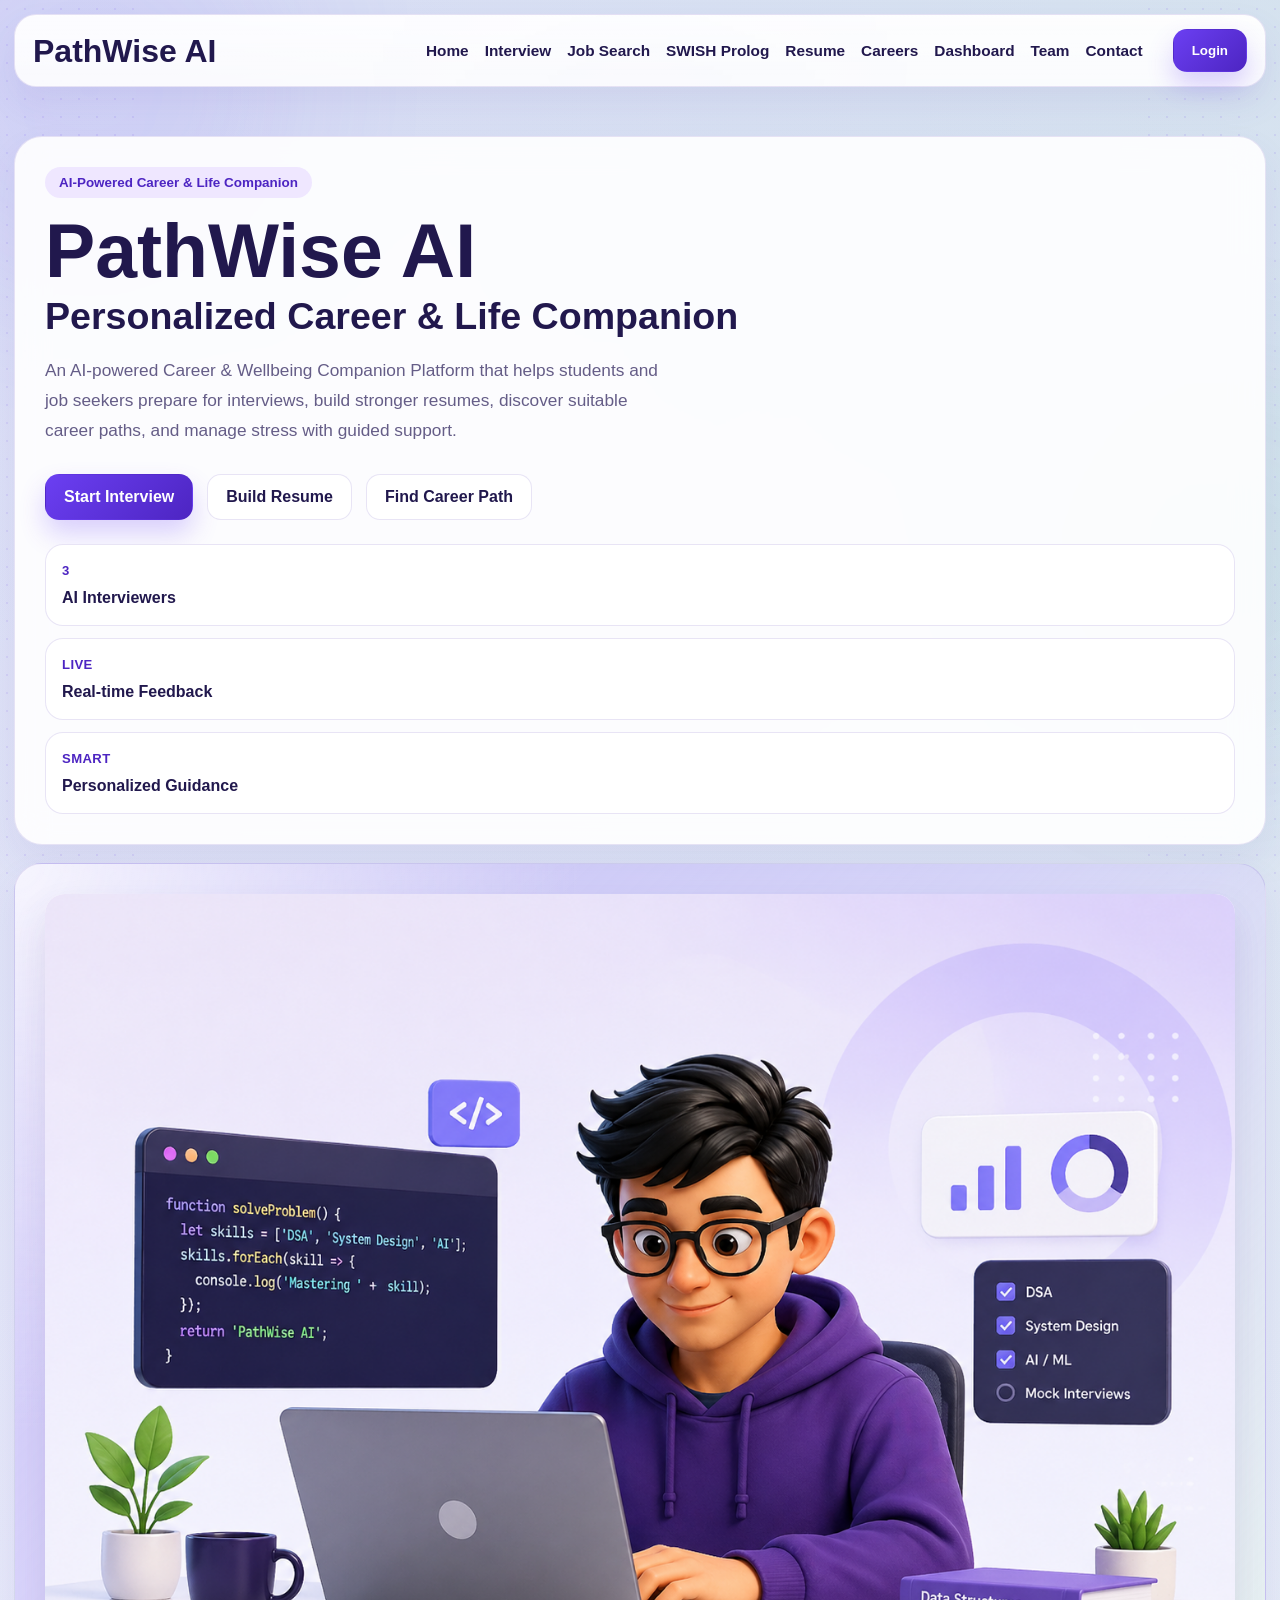
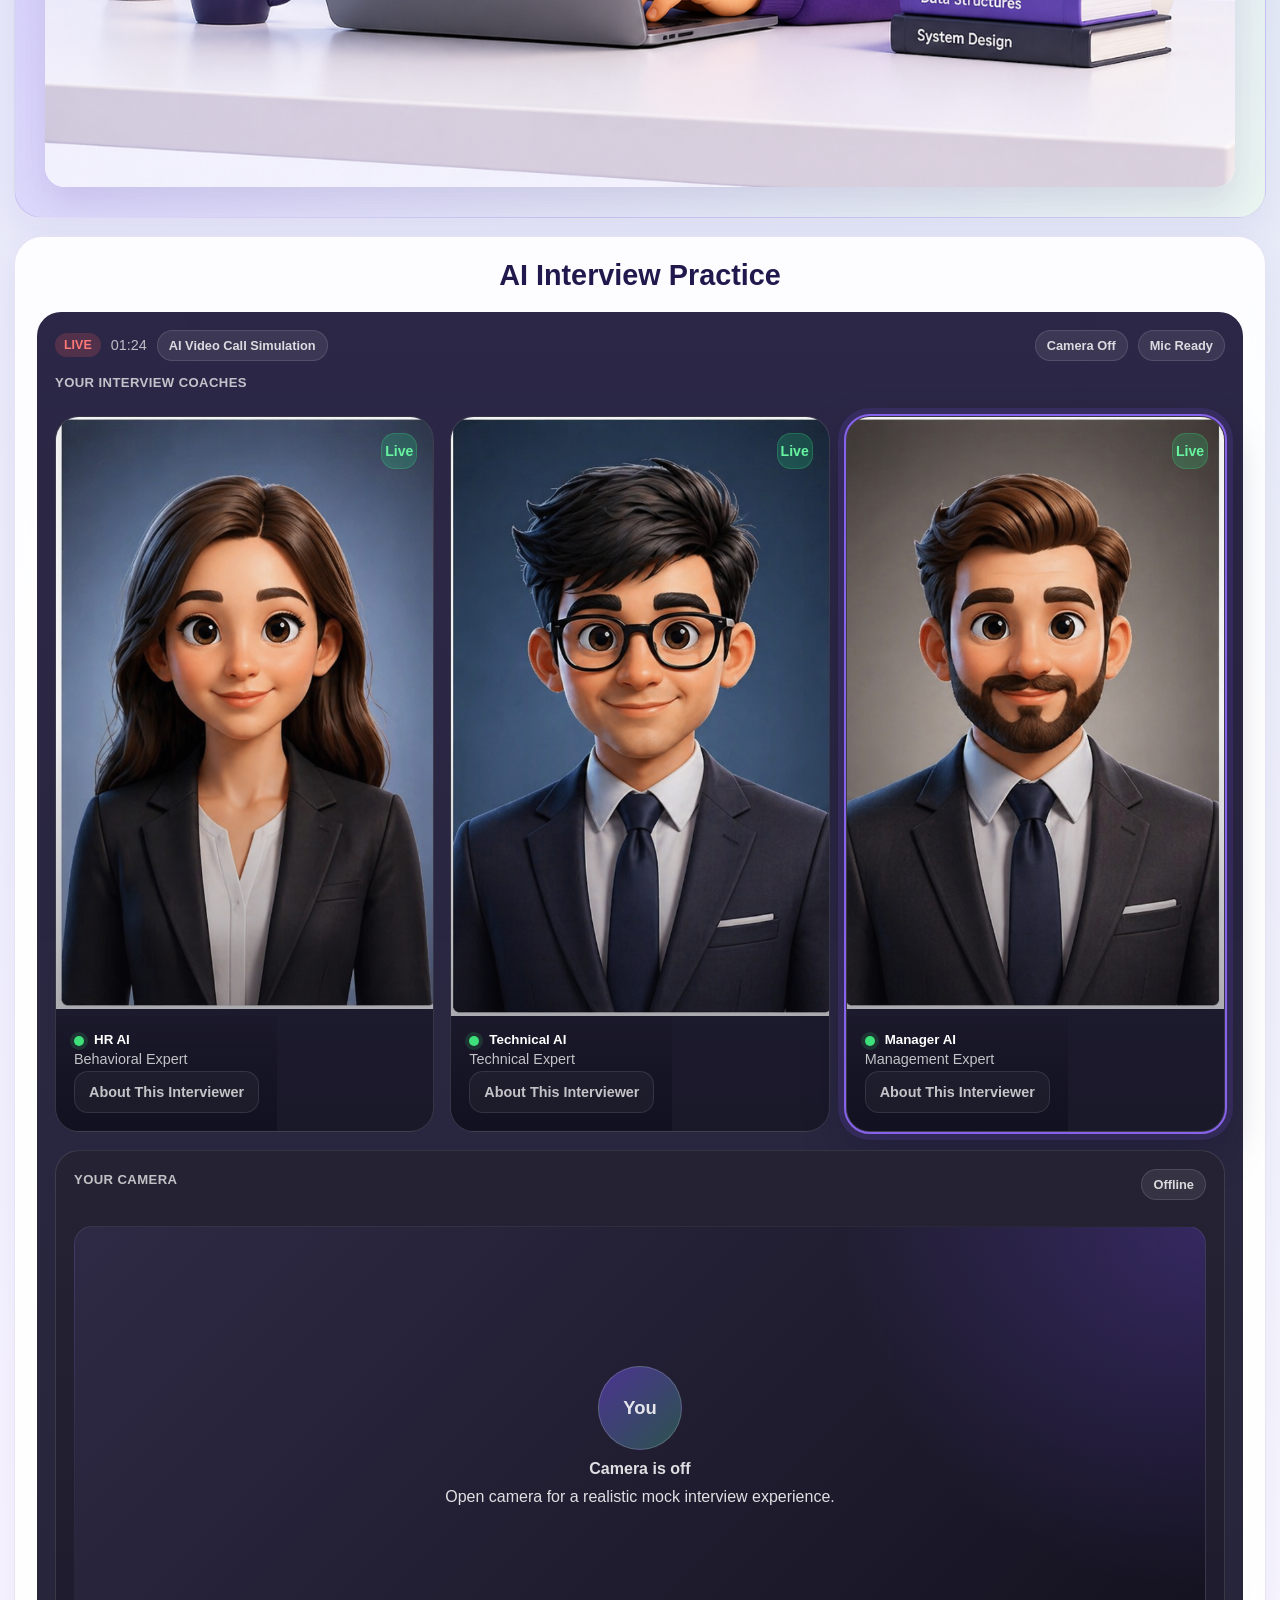
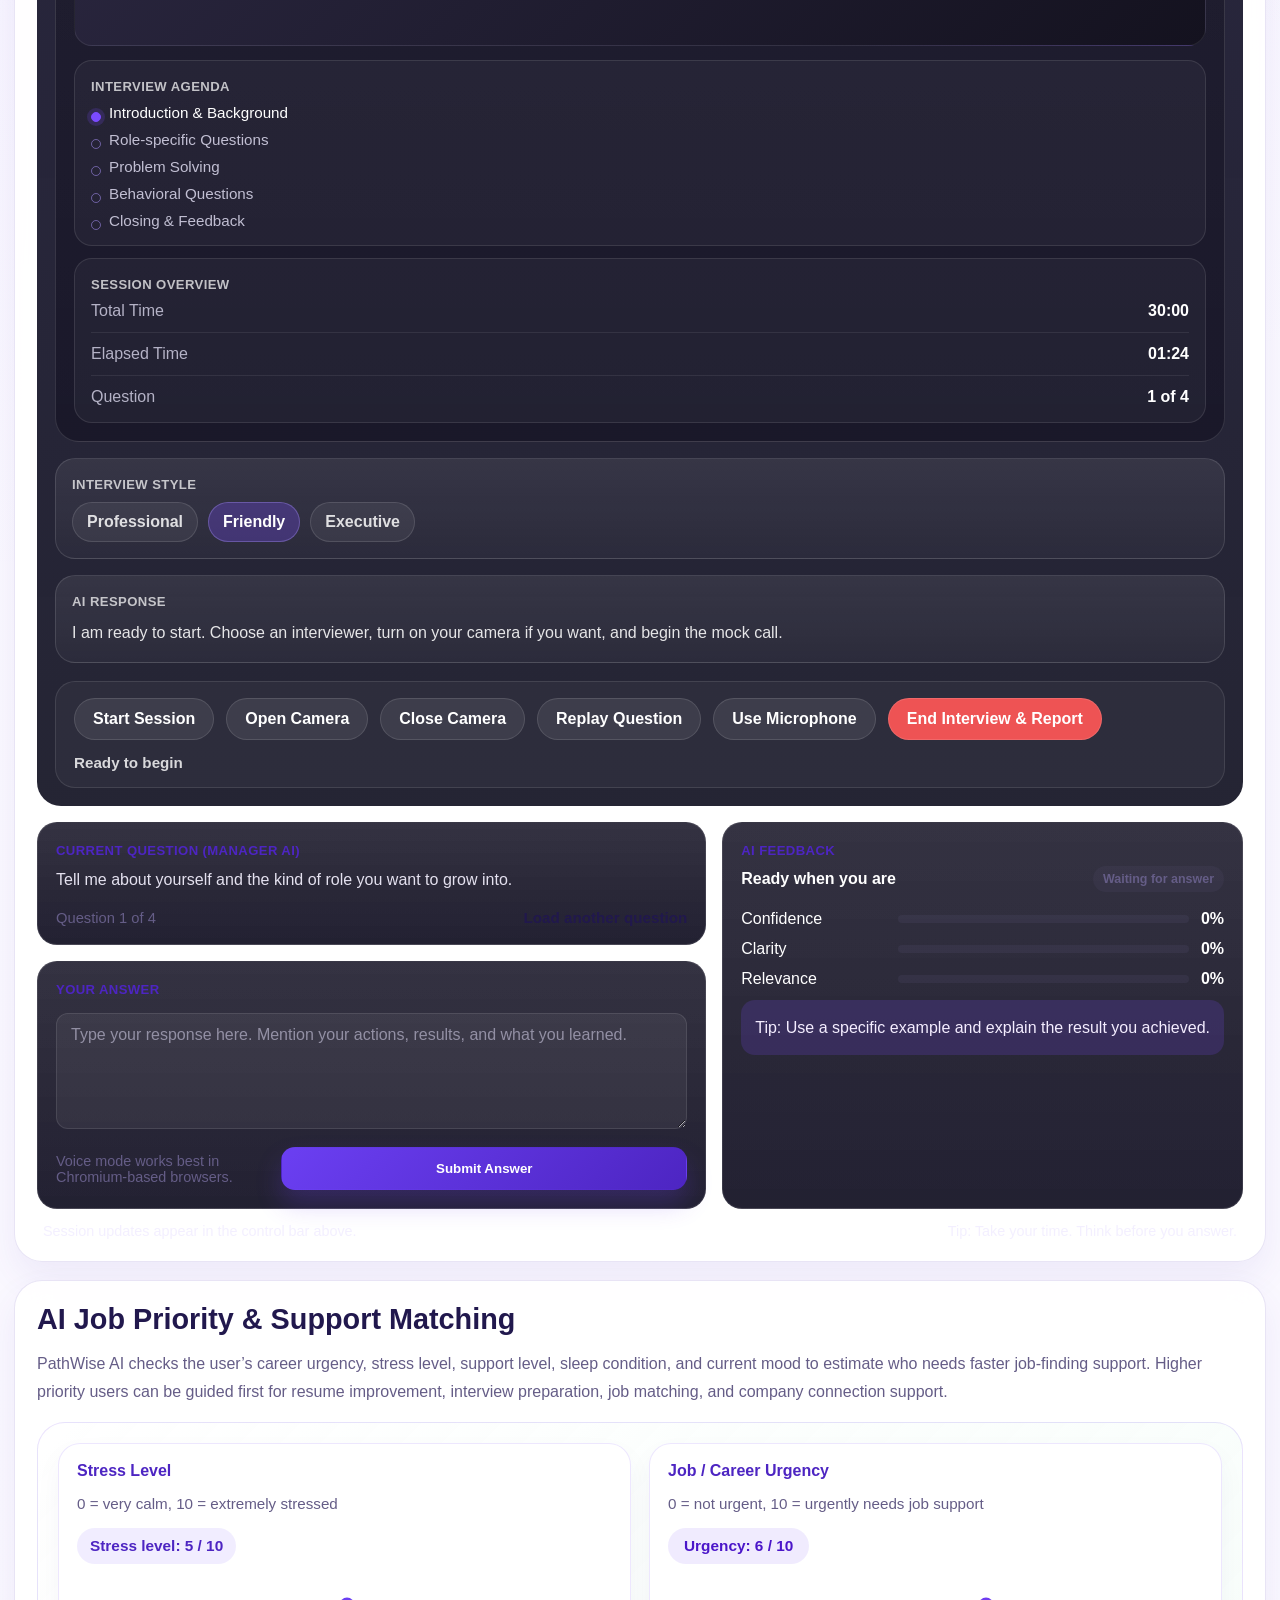
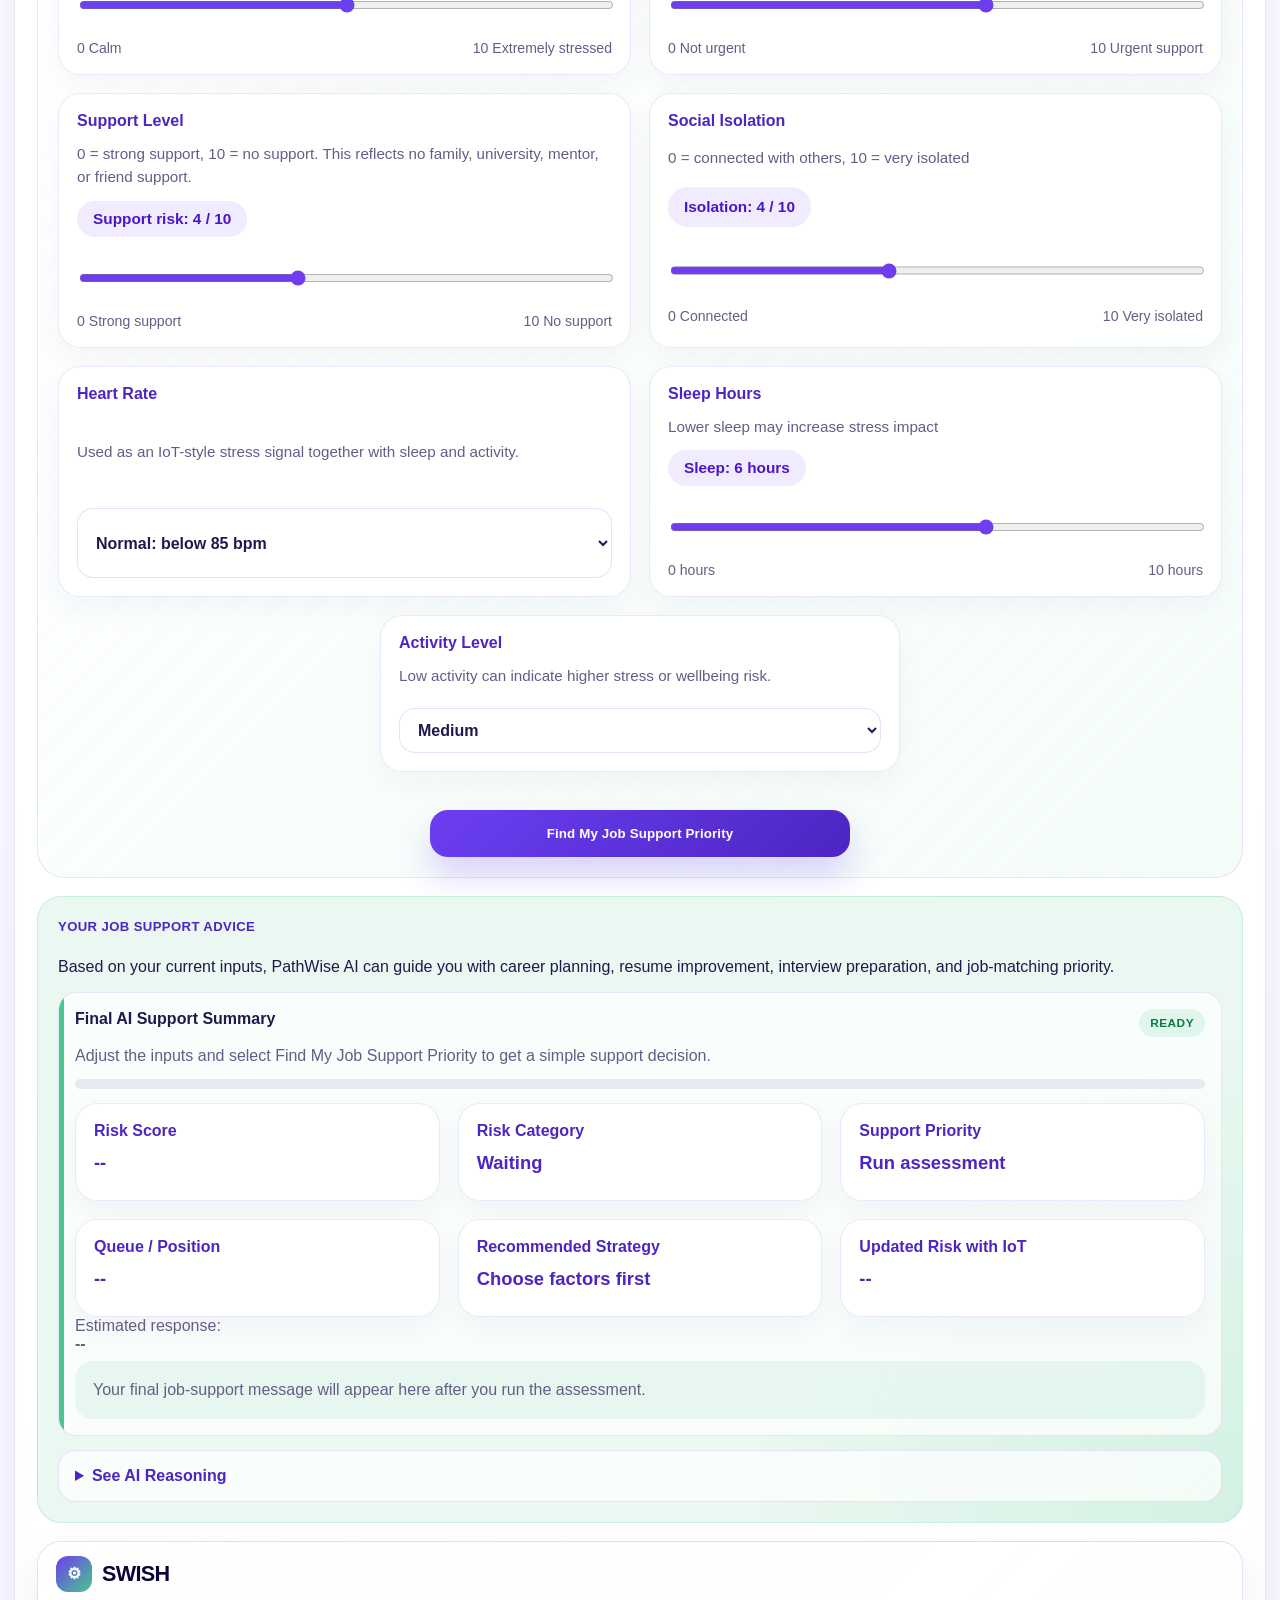
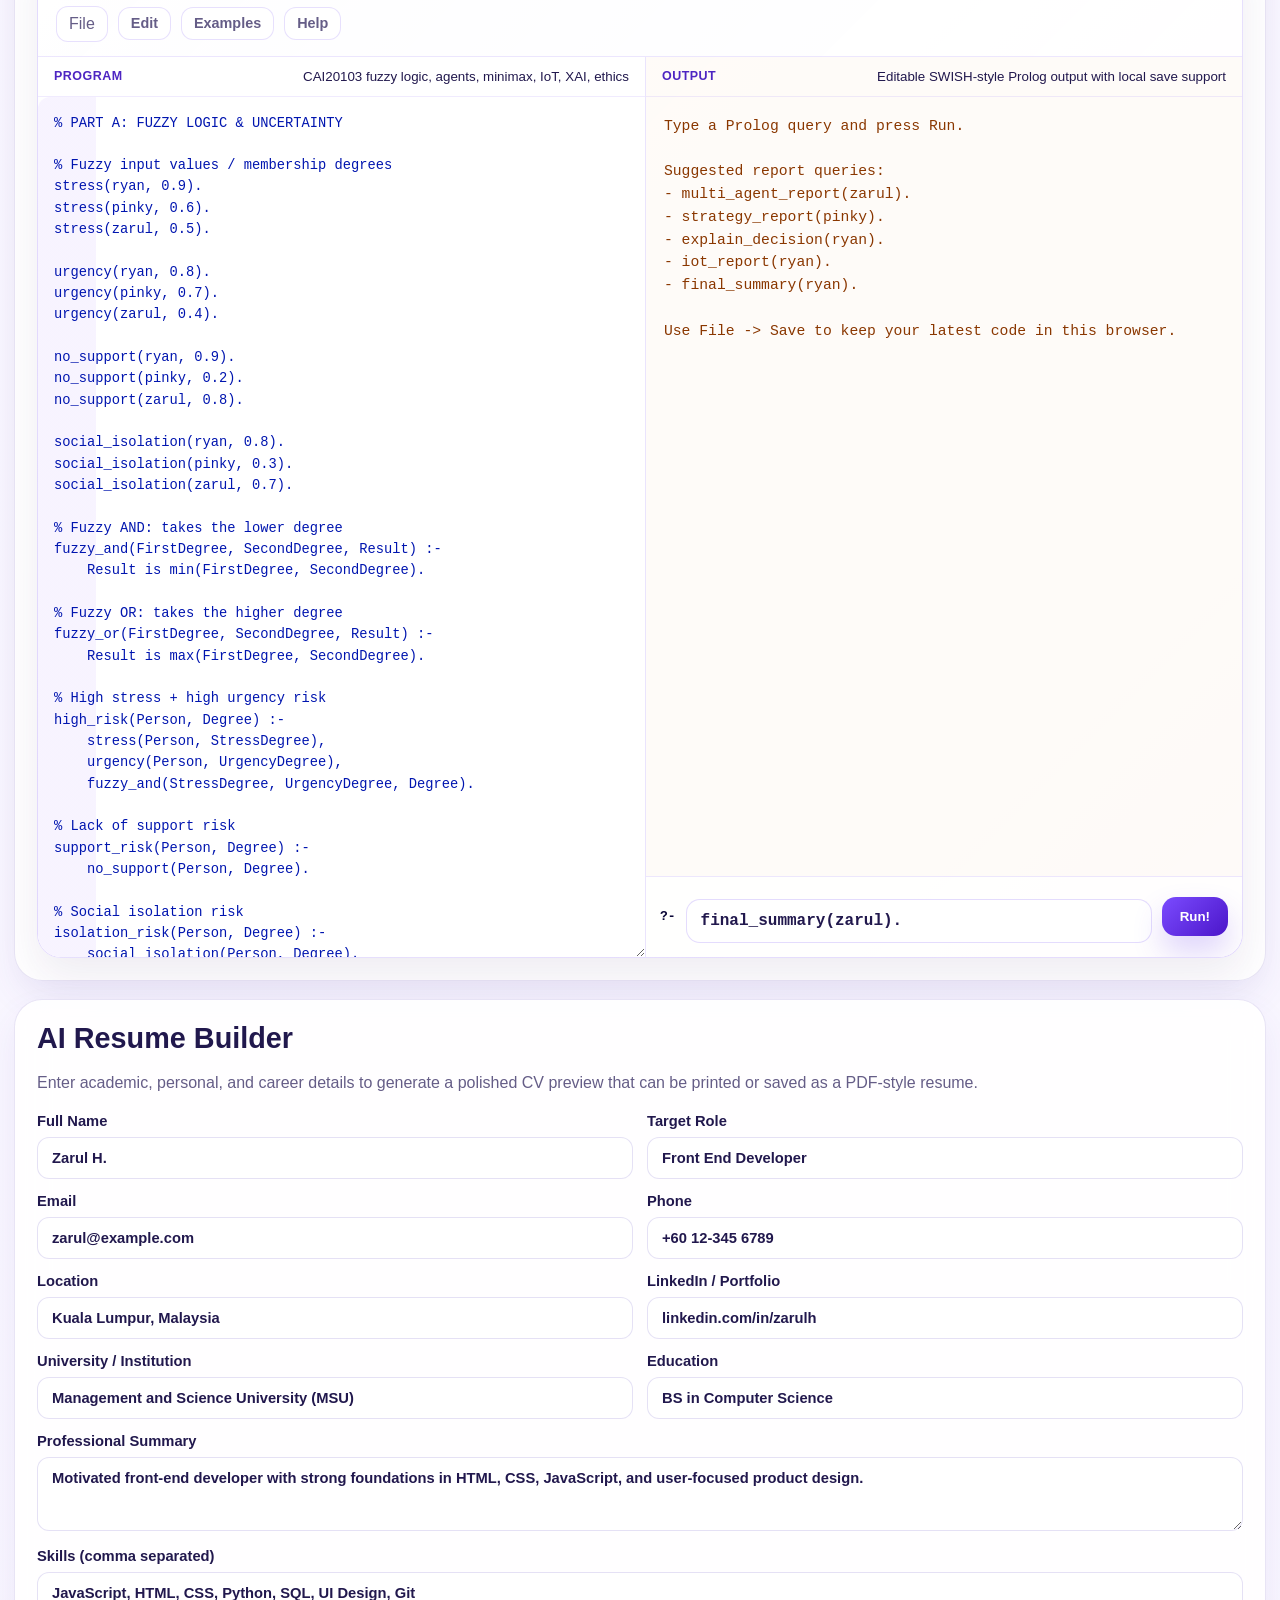
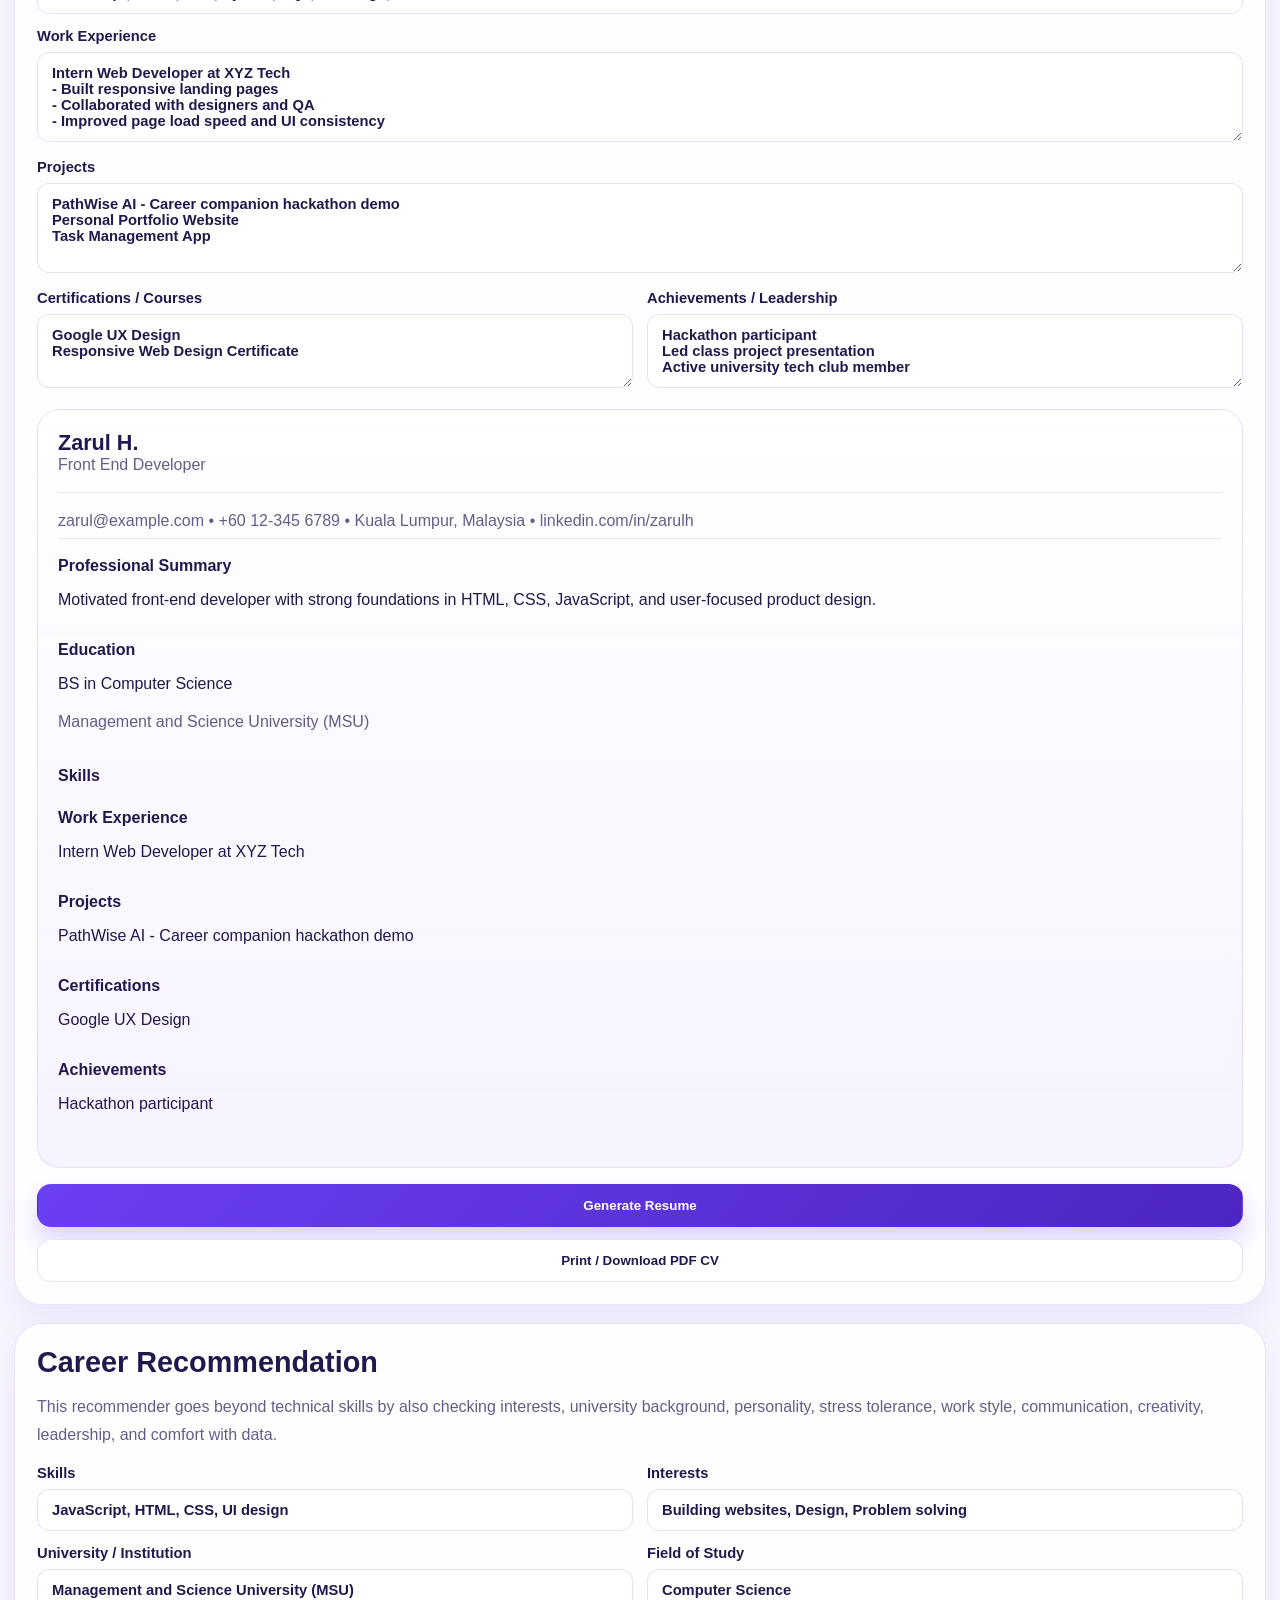
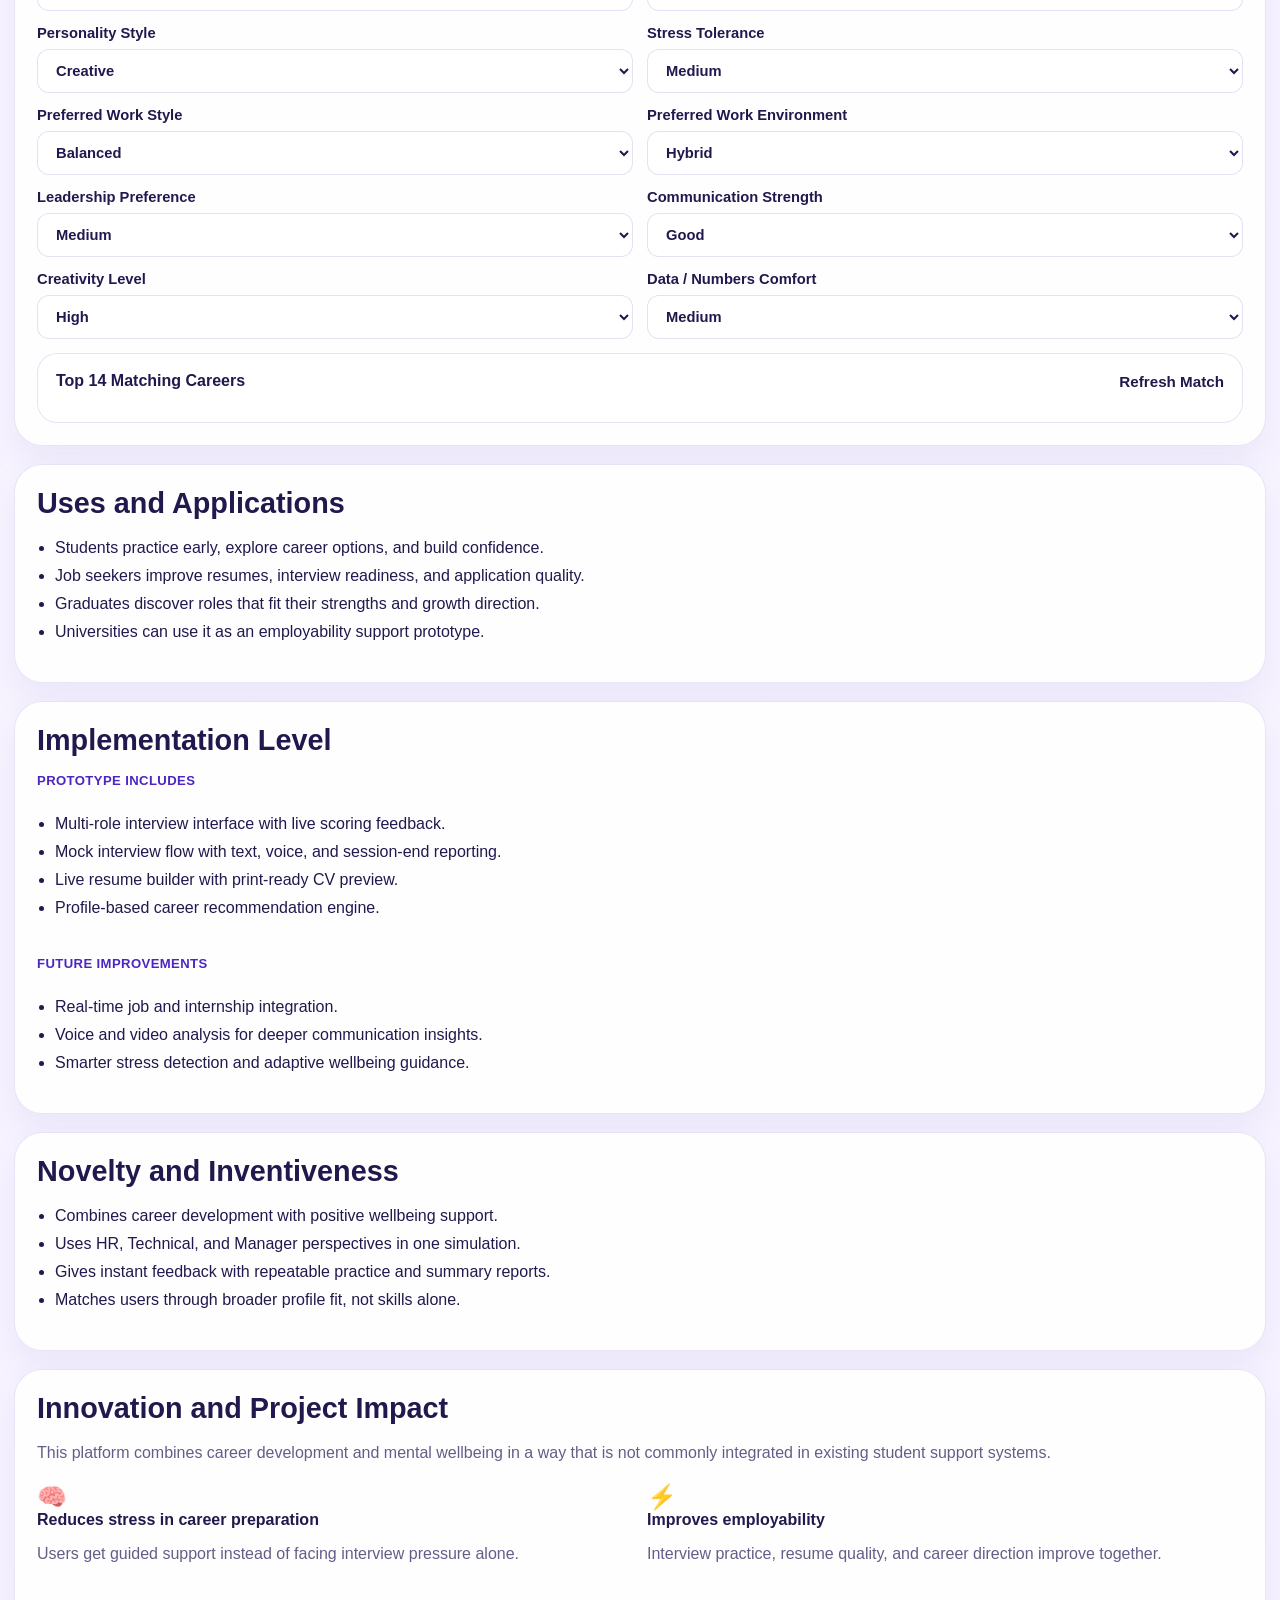
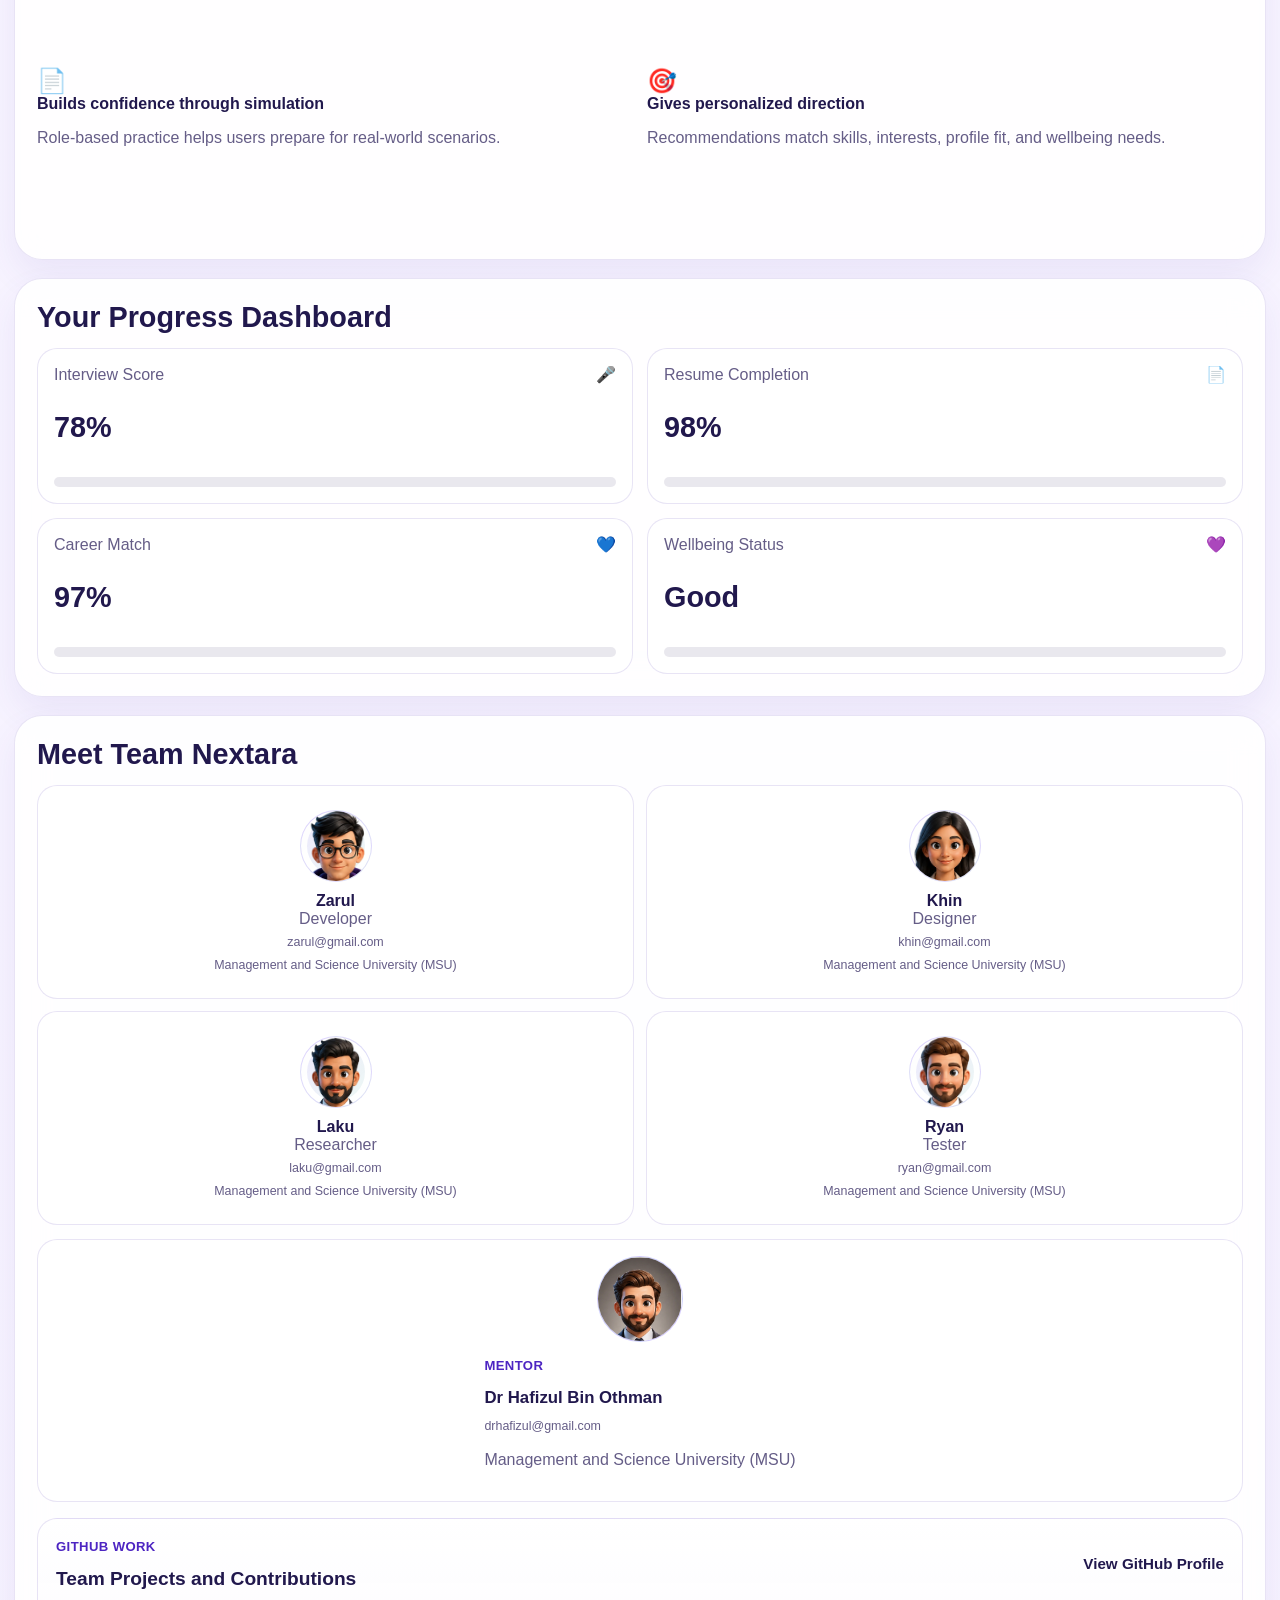
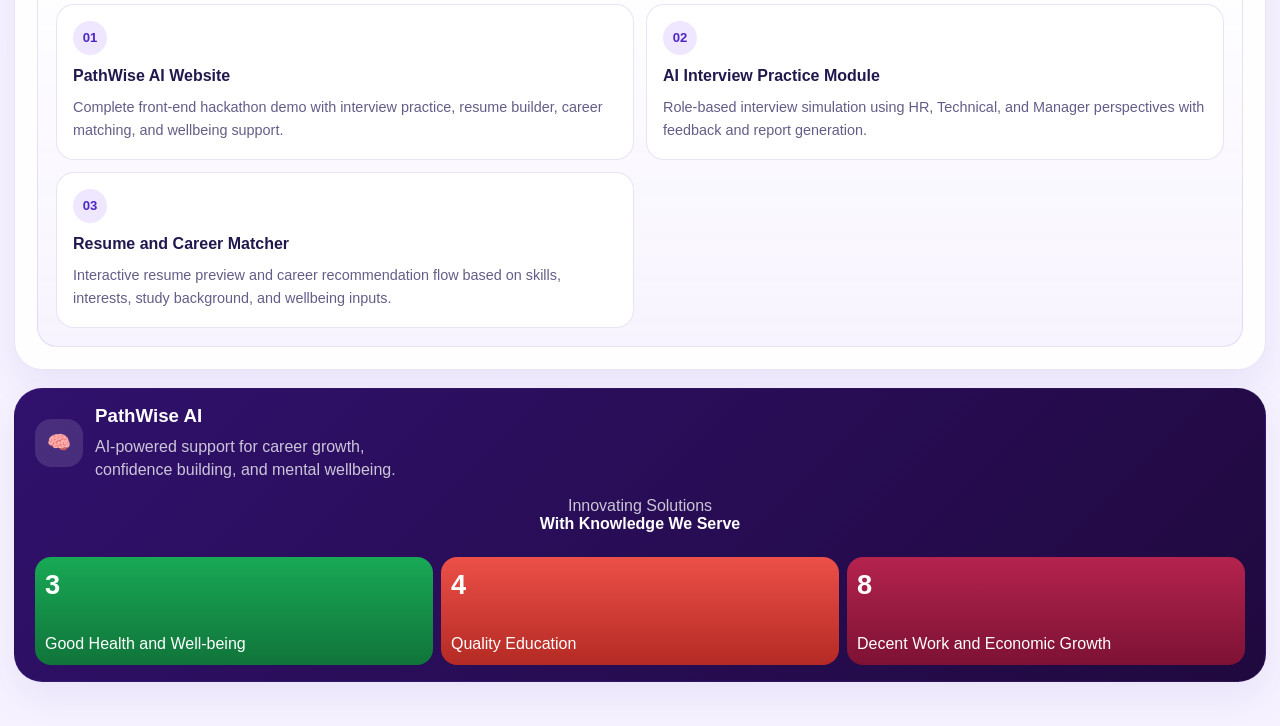
==== commit 51d1bc61: "Update job priority support matching UI" ====
--- a/index2.html
+++ b/index2.html
@@ -261,6 +261,131 @@
         transform: translateY(-1px);
       }
 
+      .job-priority-panel {
+        display: grid;
+        gap: 20px;
+        padding: 20px;
+        border: 1px solid rgba(111, 60, 240, 0.14);
+        border-radius: 28px;
+        background: linear-gradient(135deg, rgba(255, 255, 255, 0.96), rgba(241, 252, 247, 0.74));
+      }
+
+      .job-priority-grid,
+      .job-priority-result-grid {
+        display: grid;
+        grid-template-columns: repeat(2, minmax(0, 1fr));
+        gap: 18px;
+      }
+
+      .job-priority-field,
+      .job-priority-result-grid > div {
+        display: grid;
+        gap: 12px;
+        padding: 18px;
+        border: 1px solid rgba(111, 60, 240, 0.12);
+        border-radius: 22px;
+        background: rgba(255, 255, 255, 0.92);
+        box-shadow: 0 12px 28px rgba(36, 19, 91, 0.04);
+      }
+
+      .job-priority-field h4,
+      .job-priority-result-grid span {
+        margin: 0;
+        color: var(--primary-dark);
+        font-size: 1rem;
+        font-weight: 900;
+      }
+
+      .job-priority-helper {
+        color: var(--muted);
+        font-size: 0.95rem;
+        line-height: 1.55;
+      }
+
+      .job-priority-value {
+        display: inline-flex;
+        align-items: center;
+        justify-content: center;
+        width: fit-content;
+        padding: 9px 16px;
+        border-radius: 999px;
+        background: rgba(111, 60, 240, 0.1);
+        color: #4b16c9;
+        font-size: 0.96rem;
+        font-weight: 900;
+      }
+
+      .job-priority-range {
+        width: 100%;
+        accent-color: #6f3cf0;
+      }
+
+      .job-priority-scale {
+        display: flex;
+        justify-content: space-between;
+        gap: 14px;
+        color: var(--muted);
+        font-size: 0.88rem;
+      }
+
+      .job-priority-field select {
+        width: 100%;
+        padding: 12px 14px;
+        border: 1px solid rgba(111, 60, 240, 0.16);
+        border-radius: 16px;
+        background: #fff;
+        color: var(--text);
+        font: inherit;
+        font-weight: 800;
+      }
+
+      .job-priority-field-wide {
+        grid-column: 1 / -1;
+        max-width: 520px;
+        justify-self: center;
+        width: 100%;
+      }
+
+      .job-priority-actions {
+        display: flex;
+        justify-content: center;
+      }
+
+      .job-priority-actions .fuzzy-submit-btn {
+        width: min(100%, 420px);
+      }
+
+      .job-priority-result-grid {
+        grid-template-columns: repeat(3, minmax(0, 1fr));
+      }
+
+      .job-priority-result-grid > div strong {
+        color: var(--primary-dark);
+        font-size: 1.15rem;
+      }
+
+      .job-priority-response {
+        margin: 16px 0 0;
+        color: var(--muted);
+      }
+
+      .job-priority-message {
+        margin: 14px 0 0;
+        padding: 16px 18px;
+        border-radius: 18px;
+        background: rgba(72, 199, 142, 0.1);
+        color: var(--primary-dark);
+        line-height: 1.6;
+      }
+
+      .job-priority-reasoning-list {
+        margin: 16px 0 0;
+      }
+
+      .job-priority-reasoning-list li {
+        margin-bottom: 8px;
+      }
+
       @media (min-width: 901px) {
         .topbar {
           display: flex;
@@ -332,6 +457,16 @@
 
         .swish-query-bar {
           grid-template-columns: 1fr;
+        }
+
+        .job-priority-grid,
+        .job-priority-result-grid {
+          grid-template-columns: 1fr;
+        }
+
+        .job-priority-field-wide {
+          max-width: none;
+          justify-self: stretch;
         }
       }
     </style>
@@ -675,118 +810,88 @@
             </p>
 
             <div class="wellbeing-layout vertical-layout">
-              <div class="wellbeing-top-card">
-                <div class="stress-slider-card">
-                  <div>
-                    <p class="wellbeing-question">Stress Level</p>
-                    <span class="stress-helper">0 = very calm, 10 = extremely stressed</span>
+              <div class="wellbeing-top-card job-priority-panel">
+                <div class="job-priority-grid">
+                  <div class="job-priority-field">
+                    <h4>Stress Level</h4>
+                    <span class="job-priority-helper">0 = very calm, 10 = extremely stressed</span>
+                    <strong class="job-priority-value" id="stressValueText">Stress level: 5 / 10</strong>
+                    <input class="job-priority-range" id="stressRange" type="range" min="0" max="10" value="5" />
+                    <div class="job-priority-scale">
+                      <span>0 Calm</span>
+                      <span>10 Extremely stressed</span>
+                    </div>
                   </div>
-                  <strong id="stressValueText">Current stress: 5 / 10</strong>
-                  <input id="stressRange" type="range" min="0" max="10" value="5" />
-                  <div class="stress-scale">
-                    <span>0 Calm</span>
-                    <span>10 Extremely Stressed</span>
+
+                  <div class="job-priority-field">
+                    <h4>Job / Career Urgency</h4>
+                    <span class="job-priority-helper">0 = not urgent, 10 = urgently needs job support</span>
+                    <strong class="job-priority-value" id="jobUrgencyValueText">Urgency: 6 / 10</strong>
+                    <input class="job-priority-range" id="jobUrgencyRange" type="range" min="0" max="10" value="6" />
+                    <div class="job-priority-scale">
+                      <span>0 Not urgent</span>
+                      <span>10 Urgent support</span>
+                    </div>
                   </div>
-                </div>
-                <div class="wellbeing-check-grid">
-                  <label>
-                    Job / Career Urgency
-                    <select id="wellbeingPressure">
-                      <option value="interview" selected>Upcoming interview</option>
-                      <option value="internship">Internship search</option>
-                      <option value="fulltime-asap">Need full-time job urgently</option>
-                      <option value="international-student">International student securing work</option>
-                      <option value="graduation">Final semester job preparation</option>
-                      <option value="part-time-student">Part-time student needing income</option>
-                      <option value="financial">Financial pressure to find work</option>
-                      <option value="family">Family pressure to get a job</option>
-                      <option value="applications">Many job applications but no reply</option>
-                      <option value="career-uncertain">Career direction unsure</option>
-                      <option value="deadlines">Assignment / workload deadlines</option>
-                      <option value="low-urgency">Low urgency / exploring only</option>
+
+                  <div class="job-priority-field">
+                    <h4>Support Level</h4>
+                    <span class="job-priority-helper">0 = strong support, 10 = no support. This reflects no family, university, mentor, or friend support.</span>
+                    <strong class="job-priority-value" id="supportLevelValueText">Support risk: 4 / 10</strong>
+                    <input class="job-priority-range" id="supportLevelRange" type="range" min="0" max="10" value="4" />
+                    <div class="job-priority-scale">
+                      <span>0 Strong support</span>
+                      <span>10 No support</span>
+                    </div>
+                  </div>
+
+                  <div class="job-priority-field">
+                    <h4>Social Isolation</h4>
+                    <span class="job-priority-helper">0 = connected with others, 10 = very isolated</span>
+                    <strong class="job-priority-value" id="socialIsolationValueText">Isolation: 4 / 10</strong>
+                    <input class="job-priority-range" id="socialIsolationRange" type="range" min="0" max="10" value="4" />
+                    <div class="job-priority-scale">
+                      <span>0 Connected</span>
+                      <span>10 Very isolated</span>
+                    </div>
+                  </div>
+
+                  <div class="job-priority-field">
+                    <h4>Heart Rate</h4>
+                    <span class="job-priority-helper">Used as an IoT-style stress signal together with sleep and activity.</span>
+                    <select id="heartRateSelect" aria-label="Heart rate">
+                      <option value="76" selected>Normal: below 85 bpm</option>
+                      <option value="92">Slightly high: 85-99 bpm</option>
+                      <option value="105">High: 100 bpm and above</option>
                     </select>
-                  </label>
-                  <label>
-                    Support Level
-                    <select id="wellbeingSupport">
-                      <option value="alone">Mostly alone / no support</option>
-                      <option value="some" selected>Some support</option>
-                      <option value="parents">Parents or family support</option>
-                      <option value="friends">Friends support</option>
-                      <option value="mentor">Mentor / lecturer support</option>
-                      <option value="strong">Strong support system</option>
+                  </div>
+
+                  <div class="job-priority-field">
+                    <h4>Sleep Hours</h4>
+                    <span class="job-priority-helper">Lower sleep may increase stress impact</span>
+                    <strong class="job-priority-value" id="sleepHoursValueText">Sleep: 6 hours</strong>
+                    <input class="job-priority-range" id="sleepHoursRange" type="range" min="0" max="10" value="6" />
+                    <div class="job-priority-scale">
+                      <span>0 hours</span>
+                      <span>10 hours</span>
+                    </div>
+                  </div>
+
+                  <div class="job-priority-field job-priority-field-wide">
+                    <h4>Activity Level</h4>
+                    <span class="job-priority-helper">Low activity can indicate higher stress or wellbeing risk.</span>
+                    <select id="activityLevelSelect" aria-label="Activity level">
+                      <option value="low">Low</option>
+                      <option value="medium" selected>Medium</option>
+                      <option value="high">High</option>
                     </select>
-                  </label>
-                  <label>
-                    Social Isolation
-                    <select id="wellbeingIsolation">
-                      <option value="low">Low (friends/family available)</option>
-                      <option value="medium" selected>Medium</option>
-                      <option value="high">High (mostly alone)</option>
-                    </select>
-                  </label>
-                  <label>
-                    Sleep Hours
-                    <select id="wellbeingSleep">
-                      <option value="less-4">Less than 4</option>
-                      <option value="4-6">4 to 6</option>
-                      <option value="6-8" selected>6 to 8</option>
-                      <option value="8-plus">More than 8</option>
-                    </select>
-                  </label>
-                  <label>
-                    Mood Today
-                    <select id="wellbeingEnergy">
-                      <option value="happy">😊 Happy</option>
-                      <option value="calm">🙂 Calm</option>
-                      <option value="relaxed">😌 Relaxed</option>
-                      <option value="neutral" selected>😐 Neutral</option>
-                      <option value="confused">😕 Confused</option>
-                      <option value="worried">😟 Worried</option>
-                      <option value="sad">😢 Sad</option>
-                      <option value="tired">😫 Tired</option>
-                      <option value="frustrated">😤 Frustrated</option>
-                      <option value="anxious">😰 Anxious</option>
-                      <option value="overwhelmed">😵 Overwhelmed</option>
-                      <option value="sleepy">😴 Sleepy</option>
-                      <option value="motivated">💪 Motivated</option>
-                      <option value="focused">🧠 Focused</option>
-                      <option value="drained">😶 Emotionally drained</option>
-                    </select>
-                  </label>
-                </div>
-                <div class="scenario-actions" aria-label="Demo scenarios">
-                  <button class="scenario-btn" type="button" data-scenario="ryan">Scenario 1: Ryan</button>
-                  <button class="scenario-btn" type="button" data-scenario="pinky">Scenario 2: Pinky</button>
-                  <button class="scenario-btn" type="button" data-scenario="zarul">Scenario 3: Zarul</button>
-                </div>
-                <button class="fuzzy-submit-btn" id="runFuzzyAssessmentBtn" type="button">
-                  Run Fuzzy Risk Assessment
-                </button>
-                <span class="reasoning-mode-badge" id="reasoningModeBadge">Reasoning Mode: Prolog Backend (Local)</span>
-                <div class="wellbeing-status-strip">
-                  <div class="wellbeing-status-pill">
-                    <span class="mini-label">Current Emotional State</span>
-                    <strong id="wellbeingStatusTitle">Good</strong>
                   </div>
-                  <p class="wellbeing-status-copy">A simple emotional check-in to keep career preparation manageable and supportive.</p>
-                </div>
-                <div class="fuzzy-loading-card hidden" id="fuzzyLoadingCard" aria-live="polite">
-                  <strong>Analyzing your wellbeing and career urgency signals...</strong>
-                  <div class="fuzzy-factor-list">
-                    <span>&#10003; Stress level received</span>
-                    <span>&#10003; Job urgency checked</span>
-                    <span>&#10003; Support level reviewed</span>
-                    <span>&#10003; Social isolation reviewed</span>
-                    <span>&#10003; Sleep and mood considered</span>
-                    <span>&#10003; IoT signal simulated</span>
-                    <span>&#10003; Fuzzy logic rules applied</span>
-                  </div>
-                  <p>Applying fuzzy logic rules...</p>
-                  <div class="fuzzy-progress-track">
-                    <div class="fuzzy-progress-fill" id="fuzzyProgressFill"></div>
-                  </div>
-                  <small id="fuzzyProgressText">0%</small>
+                </div>
+
+                <div class="job-priority-actions">
+                  <button class="fuzzy-submit-btn" id="runFuzzyAssessmentBtn" type="button">
+                    Find My Job Support Priority
+                  </button>
                 </div>
               </div>
 
@@ -800,85 +905,68 @@
                   </p>
                   <div class="wellbeing-summary-card fuzzy-result-card is-low" id="fuzzyResultCard">
                     <div class="fuzzy-result-head">
-                      <strong>Fuzzy Risk Assessment Result</strong>
+                      <strong>Final AI Support Summary</strong>
                       <span class="risk-badge low" id="fuzzyCategoryBadge">READY</span>
                     </div>
                     <p id="wellbeingSummary">
-                      Choose your factors and run the fuzzy assessment to estimate job-support priority.
+                      Adjust the inputs and select Find My Job Support Priority to get a simple support decision.
                     </p>
                     <div class="risk-meter">
                       <div class="risk-meter-fill" id="fuzzyRiskMeter"></div>
                     </div>
-                    <div class="fuzzy-result-grid">
+                    <div class="job-priority-result-grid">
                       <div>
                         <span>Risk Score</span>
                         <strong id="fuzzyRiskScore">--</strong>
                       </div>
                       <div>
-                        <span>Category</span>
+                        <span>Risk Category</span>
                         <strong id="fuzzyRiskCategory">Waiting</strong>
                       </div>
                       <div>
-                        <span>Queue</span>
+                        <span>Support Priority</span>
                         <strong id="fuzzyQueue">Run assessment</strong>
                       </div>
                       <div>
-                        <span>Estimated response</span>
-                        <strong id="fuzzyWait">--</strong>
-                      </div>
-                      <div>
-                        <span>Position</span>
+                        <span>Queue / Position</span>
                         <strong id="fuzzyPosition">--</strong>
                       </div>
                       <div>
-                        <span>Suggested action</span>
+                        <span>Recommended Strategy</span>
                         <strong id="fuzzyAction">Choose factors first</strong>
                       </div>
+                      <div>
+                        <span>Updated Risk with IoT</span>
+                        <strong id="jobPriorityUpdatedRisk">--</strong>
+                      </div>
                     </div>
+                    <p class="job-priority-response">Estimated response: <strong id="fuzzyWait">--</strong></p>
+                    <p class="job-priority-message" id="jobPriorityMessage">
+                      Your final job-support message will appear here after you run the assessment.
+                    </p>
                   </div>
                   <details class="fuzzy-reasoning-card" id="fuzzyReasoningCard">
                     <summary>See AI Reasoning</summary>
-                    <div class="fuzzy-reasoning-grid">
-                      <span>Stress: <strong id="reasonStress">0.6</strong></span>
-                      <span>Urgency: <strong id="reasonUrgency">0.9</strong></span>
-                      <span>Support: <strong id="reasonSupport">0.5</strong></span>
-                      <span>Social Isolation: <strong id="reasonIsolation">0.5</strong></span>
-                      <span>Sleep risk: <strong id="reasonSleep">0.3</strong></span>
-                      <span>Mood risk: <strong id="reasonEnergy">0.5</strong></span>
-                      <span>IoT Risk: <strong id="reasonIotRisk">0.3</strong></span>
-                      <span>Rule: <strong id="reasonRule">IF stress HIGH AND urgency HIGH THEN risk HIGH</strong></span>
-                      <span>Fuzzy: <strong id="reasonFuzzy">min(0.6,0.9)=0.6</strong></span>
-                      <span>Final: <strong id="reasonFinal">max(0.6,0.5)=0.6</strong></span>
-                      <span>Category: <strong id="reasonCategory">MEDIUM</strong></span>
-                      <span>Queue: <strong id="reasonQueue">PRIORITY SUPPORT</strong></span>
-                      <span>Estimated Response: <strong id="reasonWait">12-24 hrs</strong></span>
-                      <span>Suggested Action: <strong id="reasonAction">Guided support</strong></span>
-                    </div>
+                    <ul class="bullet-list compact job-priority-reasoning-list">
+                      <li>Stress fuzzy value: <strong id="reasonStress">0.5</strong></li>
+                      <li>Urgency fuzzy value: <strong id="reasonUrgency">0.6</strong></li>
+                      <li>Support risk fuzzy value: <strong id="reasonSupport">0.4</strong></li>
+                      <li>Social isolation fuzzy value: <strong id="reasonIsolation">0.4</strong></li>
+                      <li>Heart rate and sleep input: <strong id="reasonSleep">76 bpm, 6 hours</strong></li>
+                      <li>Activity level: <strong id="reasonEnergy">medium</strong></li>
+                      <li>IoT risk: <strong id="reasonIotRisk">0.2</strong></li>
+                      <li>Rule used: <strong id="reasonRule">high_risk = min(stress, urgency)</strong></li>
+                      <li>Fuzzy AND result: <strong id="reasonFuzzy">min(0.5, 0.6) = 0.5</strong></li>
+                      <li>Final fuzzy risk: <strong id="reasonFinal">max(0.5, 0.4, 0.4) = 0.5</strong></li>
+                      <li>Risk category: <strong id="reasonCategory">Medium</strong></li>
+                      <li>Assigned queue: <strong id="reasonQueue">PRIORITY SUPPORT</strong></li>
+                      <li>Estimated response: <strong id="reasonWait">12-24 hrs</strong></li>
+                      <li>Recommended strategy: <strong id="reasonAction">Guided support</strong></li>
+                    </ul>
                     <p class="reason-explain" id="reasonExplain">
-                      Based on the given stress, urgency, support, social isolation,
-                      sleep, mood, and IoT signals, the system explains why this queue
-                      was selected.
+                      Stress, urgency, support, and isolation were converted into fuzzy values. The system used fuzzy AND and OR logic to calculate risk, then combined heart rate, sleep hours, and activity level to update the final priority.
                     </p>
-                    <pre><code>high_risk(Person,Degree):-
-stress(Person,S),
-urgency(Person,U),
-Degree is min(S,U).
-
-final_risk(Person,FinalDegree):-
-    high_risk(Person,D1),
-    support_risk(Person,D2),
-    isolation_risk(Person,D3),
-    sleep_risk(Person,D4),
-    mood_risk(Person,D5),
-    FinalDegree is max(D1,max(D2,max(D3,max(D4,D5)))).</code></pre>
-                    <small>This is a frontend demo showing how fuzzy logic reasoning can be represented in a real user interface.</small>
                   </details>
-                  <ul class="bullet-list compact" id="wellbeingTips">
-                    <li>Take short breaks and breathe</li>
-                    <li>Stay active and drink water</li>
-                    <li>Talk to someone you trust</li>
-                    <li>Focus on progress, not perfection</li>
-                  </ul>
                 </div>
               </div>
             </div>
@@ -934,18 +1022,6 @@
                     <button class="swish-run-btn" id="swishRunBtn" type="button">Run!</button>
                   </div>
                 </div>
-              </div>
-            </div>
-            <div class="wellbeing-modal hidden" id="wellbeingAssessmentModal" aria-hidden="true">
-              <button class="wellbeing-modal-backdrop" id="wellbeingModalBackdrop" type="button" aria-label="Close assessment result"></button>
-              <div class="wellbeing-modal-dialog" role="dialog" aria-modal="true" aria-labelledby="wellbeingModalTitle">
-                <span class="eyebrow">Assessment Complete</span>
-                <h3 id="wellbeingModalTitle">Your fuzzy risk level: <span id="modalRiskCategory">LOW</span></h3>
-                <p>Queue: <strong id="modalQueue">STANDARD SUPPORT</strong></p>
-                <p>Estimated support: <strong id="modalWait">2-3 days</strong></p>
-                <p>Position: <strong id="modalPosition">#18 in queue</strong></p>
-                <p>PathWise AI will use this priority level to decide how quickly the user should receive AI job-matching, resume, interview, and company connection support.</p>
-                <button class="primary-btn" id="wellbeingModalOk" type="button">OK</button>
               </div>
             </div>
           </article>
@@ -2475,5 +2551,209 @@
         }
       });
     </script>
+    <script>
+      document.addEventListener("DOMContentLoaded", () => {
+        const runBtn = document.getElementById("runFuzzyAssessmentBtn");
+        const stressRange = document.getElementById("stressRange");
+        const jobUrgencyRange = document.getElementById("jobUrgencyRange");
+        const supportLevelRange = document.getElementById("supportLevelRange");
+        const socialIsolationRange = document.getElementById("socialIsolationRange");
+        const sleepHoursRange = document.getElementById("sleepHoursRange");
+        const heartRateSelect = document.getElementById("heartRateSelect");
+        const activityLevelSelect = document.getElementById("activityLevelSelect");
+        const stressValueText = document.getElementById("stressValueText");
+        const jobUrgencyValueText = document.getElementById("jobUrgencyValueText");
+        const supportLevelValueText = document.getElementById("supportLevelValueText");
+        const socialIsolationValueText = document.getElementById("socialIsolationValueText");
+        const sleepHoursValueText = document.getElementById("sleepHoursValueText");
+        const fuzzyResultCard = document.getElementById("fuzzyResultCard");
+        const fuzzyCategoryBadge = document.getElementById("fuzzyCategoryBadge");
+        const fuzzyRiskMeter = document.getElementById("fuzzyRiskMeter");
+        const fuzzyRiskScore = document.getElementById("fuzzyRiskScore");
+        const fuzzyRiskCategory = document.getElementById("fuzzyRiskCategory");
+        const fuzzyQueue = document.getElementById("fuzzyQueue");
+        const fuzzyPosition = document.getElementById("fuzzyPosition");
+        const fuzzyAction = document.getElementById("fuzzyAction");
+        const fuzzyWait = document.getElementById("fuzzyWait");
+        const wellbeingMessage = document.getElementById("wellbeingMessage");
+        const wellbeingSummary = document.getElementById("wellbeingSummary");
+        const jobPriorityUpdatedRisk = document.getElementById("jobPriorityUpdatedRisk");
+        const jobPriorityMessage = document.getElementById("jobPriorityMessage");
+        const reasonStress = document.getElementById("reasonStress");
+        const reasonUrgency = document.getElementById("reasonUrgency");
+        const reasonSupport = document.getElementById("reasonSupport");
+        const reasonIsolation = document.getElementById("reasonIsolation");
+        const reasonSleep = document.getElementById("reasonSleep");
+        const reasonEnergy = document.getElementById("reasonEnergy");
+        const reasonIotRisk = document.getElementById("reasonIotRisk");
+        const reasonRule = document.getElementById("reasonRule");
+        const reasonFuzzy = document.getElementById("reasonFuzzy");
+        const reasonFinal = document.getElementById("reasonFinal");
+        const reasonCategory = document.getElementById("reasonCategory");
+        const reasonQueue = document.getElementById("reasonQueue");
+        const reasonWait = document.getElementById("reasonWait");
+        const reasonAction = document.getElementById("reasonAction");
+        const reasonExplain = document.getElementById("reasonExplain");
+        let hasCalculated = false;
+
+        if (!runBtn || !stressRange || !jobUrgencyRange || !supportLevelRange || !socialIsolationRange || !sleepHoursRange || !heartRateSelect || !activityLevelSelect) {
+          return;
+        }
+
+        function formatDecimal(value) {
+          return Number(value).toFixed(2).replace(/\.?0+$/, "");
+        }
+
+        function toFuzzy(value) {
+          return Number(value) / 10;
+        }
+
+        function updateValueLabels() {
+          stressValueText.textContent = `Stress level: ${stressRange.value} / 10`;
+          jobUrgencyValueText.textContent = `Urgency: ${jobUrgencyRange.value} / 10`;
+          supportLevelValueText.textContent = `Support risk: ${supportLevelRange.value} / 10`;
+          socialIsolationValueText.textContent = `Isolation: ${socialIsolationRange.value} / 10`;
+          sleepHoursValueText.textContent = `Sleep: ${sleepHoursRange.value} hours`;
+        }
+
+        function getSupportDecision(finalRisk) {
+          if (finalRisk >= 0.8) {
+            return {
+              queue: "URGENT SUPPORT",
+              position: "#1 in queue",
+              wait: "0-2 hrs",
+              strategy: "Immediate support",
+              message: "You are placed in urgent job-support priority. Our team will guide you first for resume improvement, interview preparation, job matching, and company connection support. We will contact you shortly when suitable job support is available."
+            };
+          }
+
+          if (finalRisk >= 0.4) {
+            return {
+              queue: "PRIORITY SUPPORT",
+              position: "#7 in queue",
+              wait: "12-24 hrs",
+              strategy: "Guided support",
+              message: "You are placed in priority job-support matching. PathWise AI recommends guided help for resume improvement, interview preparation, and targeted job applications while you wait for the next available support slot."
+            };
+          }
+
+          return {
+            queue: "STANDARD SUPPORT",
+            position: "#18 in queue",
+            wait: "2-3 days",
+            strategy: "General support",
+            message: "You are currently in standard job-support matching. We recommend continuing your resume updates, interview practice, and job search preparation while we connect you with general guidance and matching support."
+          };
+        }
+
+        function calculateAssessment() {
+          const stress = toFuzzy(stressRange.value);
+          const urgency = toFuzzy(jobUrgencyRange.value);
+          const supportRisk = toFuzzy(supportLevelRange.value);
+          const isolationRisk = toFuzzy(socialIsolationRange.value);
+          const sleepHours = Number(sleepHoursRange.value);
+          const heartRate = Number(heartRateSelect.value);
+          const activity = activityLevelSelect.value;
+          const highRisk = Math.min(stress, urgency);
+          const finalRisk = Math.max(highRisk, supportRisk, isolationRisk);
+          const category = finalRisk >= 0.7 ? "High" : finalRisk >= 0.4 ? "Medium" : "Low";
+          const supportDecision = getSupportDecision(finalRisk);
+          const iotRisk = heartRate >= 100 && sleepHours < 5 && activity === "low"
+            ? 0.8
+            : heartRate >= 85 && sleepHours >= 5 && sleepHours < 7
+              ? 0.5
+              : 0.2;
+          const updatedRiskWithIot = Math.max(finalRisk, iotRisk);
+
+          return {
+            stress,
+            urgency,
+            supportRisk,
+            isolationRisk,
+            sleepHours,
+            heartRate,
+            activity,
+            highRisk,
+            finalRisk,
+            category,
+            supportDecision,
+            iotRisk,
+            updatedRiskWithIot
+          };
+        }
+
+        function renderAssessment() {
+          const assessment = calculateAssessment();
+          const colorClass = assessment.category.toLowerCase();
+
+          hasCalculated = true;
+          updateValueLabels();
+
+          fuzzyResultCard.classList.remove("is-low", "is-medium", "is-high");
+          fuzzyResultCard.classList.add(`is-${colorClass}`);
+          fuzzyCategoryBadge.classList.remove("low", "medium", "high");
+          fuzzyCategoryBadge.classList.add(colorClass);
+          fuzzyCategoryBadge.textContent = assessment.category.toUpperCase();
+          fuzzyRiskMeter.style.width = `${assessment.updatedRiskWithIot * 100}%`;
+          fuzzyRiskScore.textContent = formatDecimal(assessment.finalRisk);
+          fuzzyRiskCategory.textContent = assessment.category;
+          fuzzyQueue.textContent = assessment.supportDecision.queue;
+          fuzzyPosition.textContent = assessment.supportDecision.position;
+          fuzzyAction.textContent = assessment.supportDecision.strategy;
+          fuzzyWait.textContent = assessment.supportDecision.wait;
+          jobPriorityUpdatedRisk.textContent = formatDecimal(assessment.updatedRiskWithIot);
+          wellbeingMessage.textContent = "PathWise AI uses your current risk and IoT-style wellbeing signals to decide how quickly you should receive job and career support.";
+          wellbeingSummary.textContent = `Estimated response: ${assessment.supportDecision.wait}. Your current profile has been matched to ${assessment.supportDecision.queue}.`;
+          jobPriorityMessage.textContent = assessment.supportDecision.message;
+          reasonStress.textContent = formatDecimal(assessment.stress);
+          reasonUrgency.textContent = formatDecimal(assessment.urgency);
+          reasonSupport.textContent = formatDecimal(assessment.supportRisk);
+          reasonIsolation.textContent = formatDecimal(assessment.isolationRisk);
+          reasonSleep.textContent = `${assessment.heartRate} bpm, ${assessment.sleepHours} hours`;
+          reasonEnergy.textContent = assessment.activity.charAt(0).toUpperCase() + assessment.activity.slice(1);
+          reasonIotRisk.textContent = formatDecimal(assessment.iotRisk);
+          reasonRule.textContent = "high_risk = min(stress, urgency), final_risk = max(high_risk, no_support, social_isolation)";
+          reasonFuzzy.textContent = `min(${formatDecimal(assessment.stress)}, ${formatDecimal(assessment.urgency)}) = ${formatDecimal(assessment.highRisk)}`;
+          reasonFinal.textContent = `max(${formatDecimal(assessment.highRisk)}, ${formatDecimal(assessment.supportRisk)}, ${formatDecimal(assessment.isolationRisk)}) = ${formatDecimal(assessment.finalRisk)}`;
+          reasonCategory.textContent = assessment.category;
+          reasonQueue.textContent = assessment.supportDecision.queue;
+          reasonWait.textContent = assessment.supportDecision.wait;
+          reasonAction.textContent = assessment.supportDecision.strategy;
+          reasonExplain.textContent = "Stress, urgency, support, and isolation were converted into fuzzy values. The system used fuzzy AND and OR logic to calculate risk. IoT indicators such as heart rate, sleep hours, and activity level were used to update the risk score. The final priority is assigned based on the risk category and queue rules.";
+        }
+
+        function handleStressInput(event) {
+          event.stopImmediatePropagation();
+          updateValueLabels();
+          if (hasCalculated) {
+            renderAssessment();
+          }
+        }
+
+        function handleInputRefresh() {
+          updateValueLabels();
+          if (hasCalculated) {
+            renderAssessment();
+          }
+        }
+
+        updateValueLabels();
+        fuzzyRiskMeter.style.width = "0%";
+
+        stressRange.addEventListener("input", handleStressInput, true);
+        [jobUrgencyRange, supportLevelRange, socialIsolationRange, sleepHoursRange].forEach((field) => {
+          field.addEventListener("input", handleInputRefresh);
+        });
+        [heartRateSelect, activityLevelSelect].forEach((field) => {
+          field.addEventListener("change", handleInputRefresh);
+        });
+
+        runBtn.addEventListener("click", (event) => {
+          event.preventDefault();
+          event.stopImmediatePropagation();
+          renderAssessment();
+        }, true);
+      });
+    </script>
   </body>
 </html>
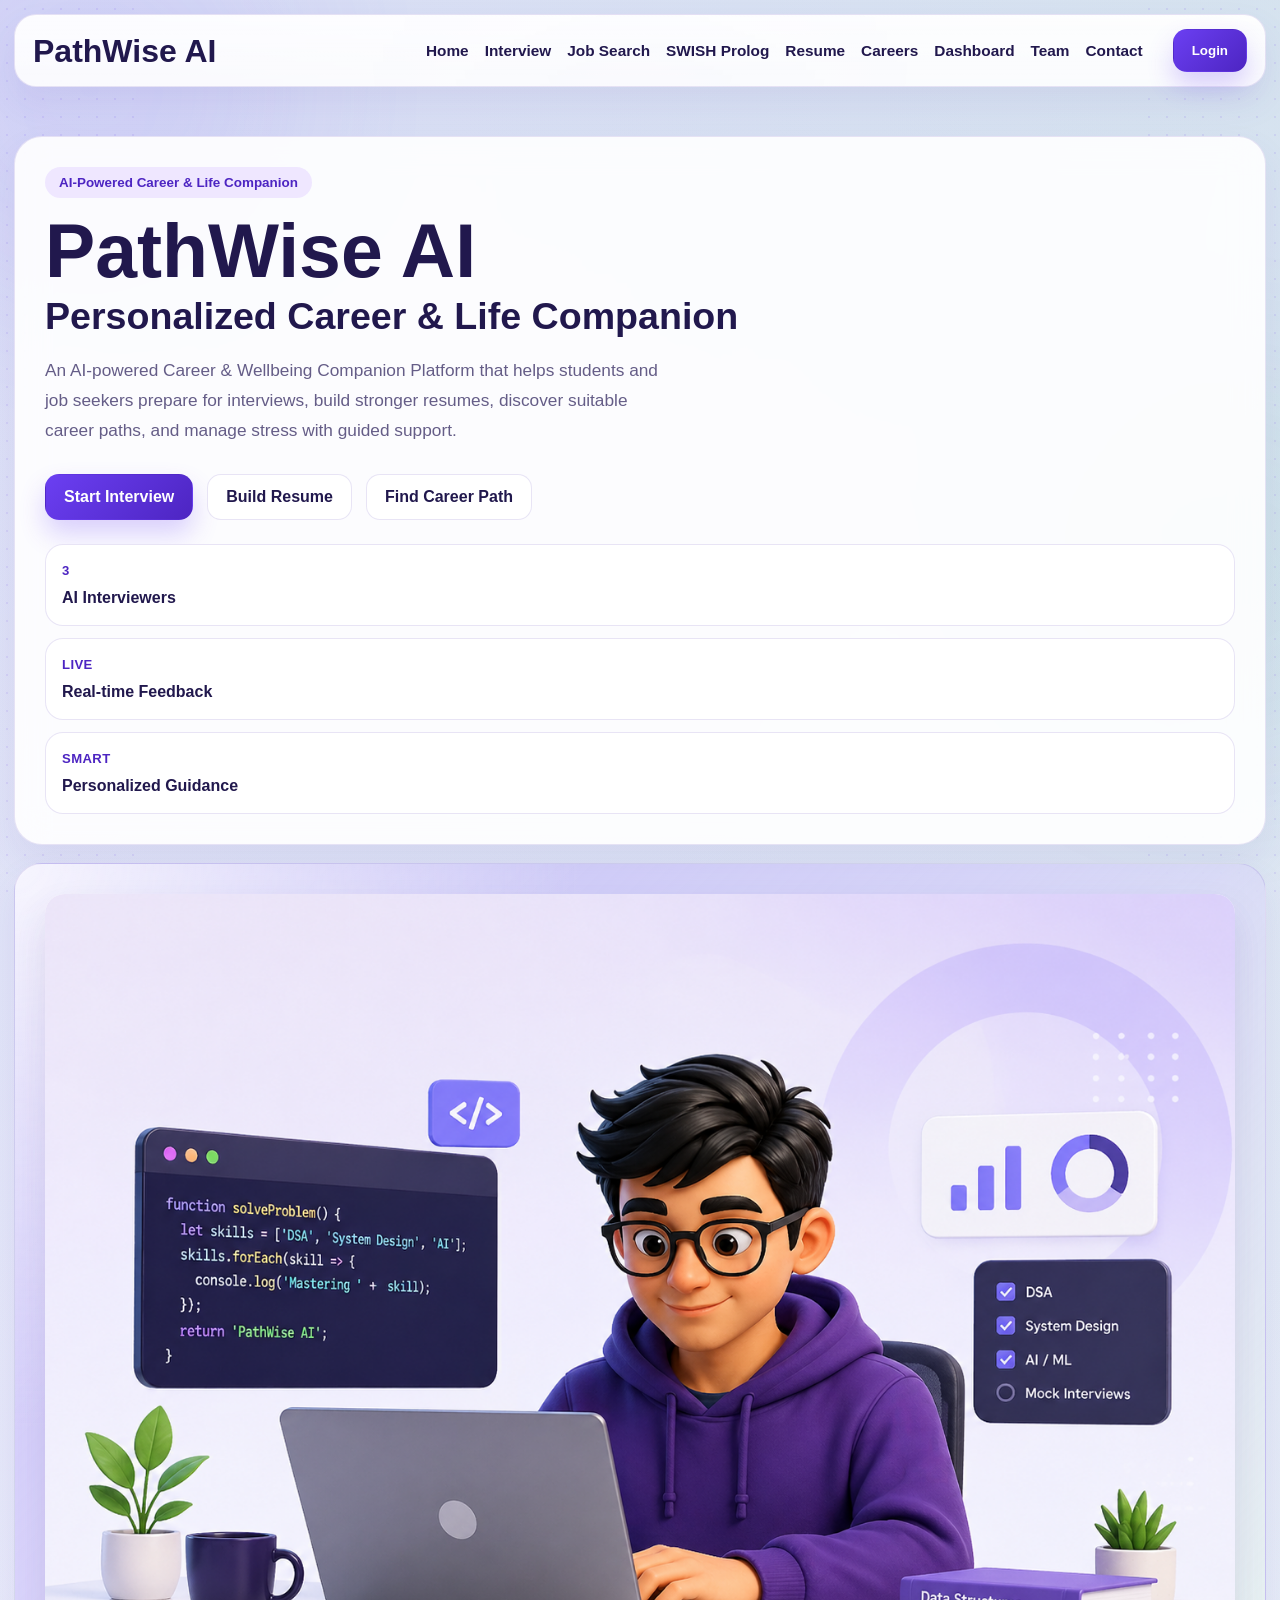
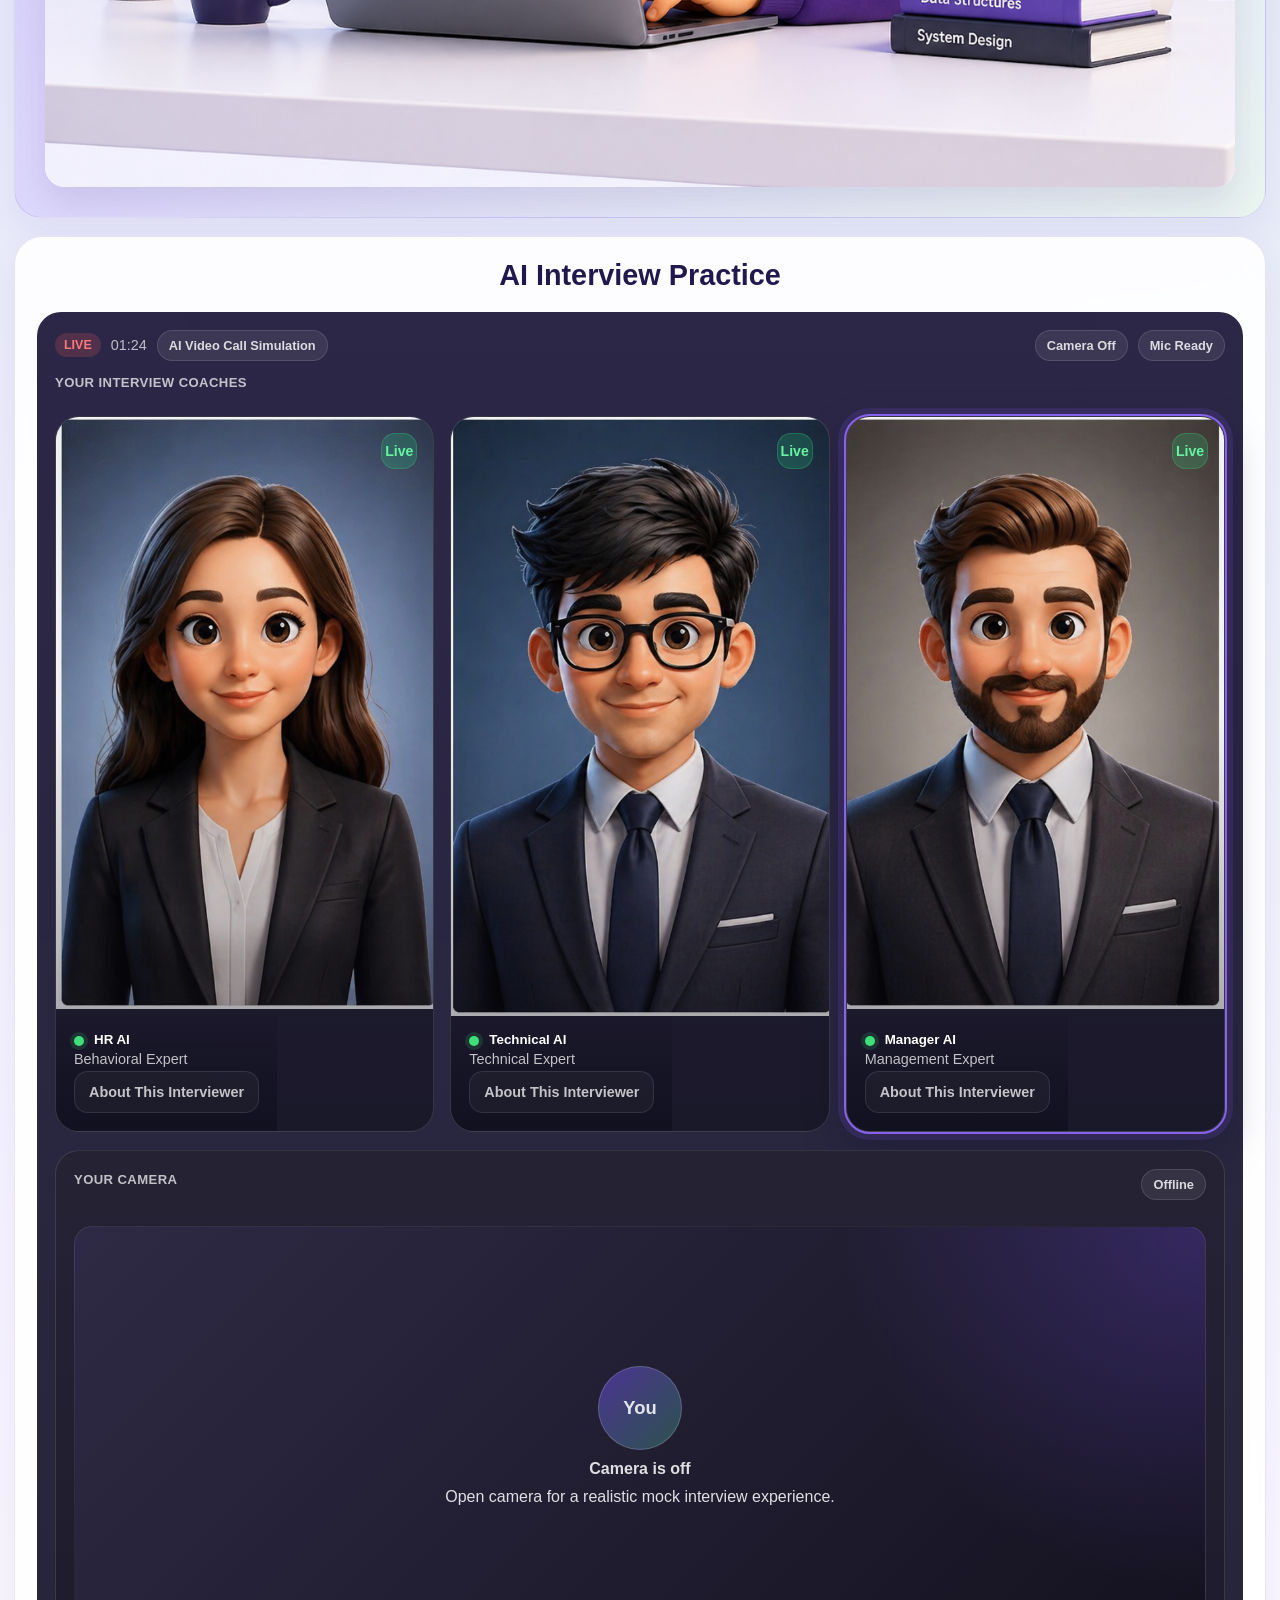
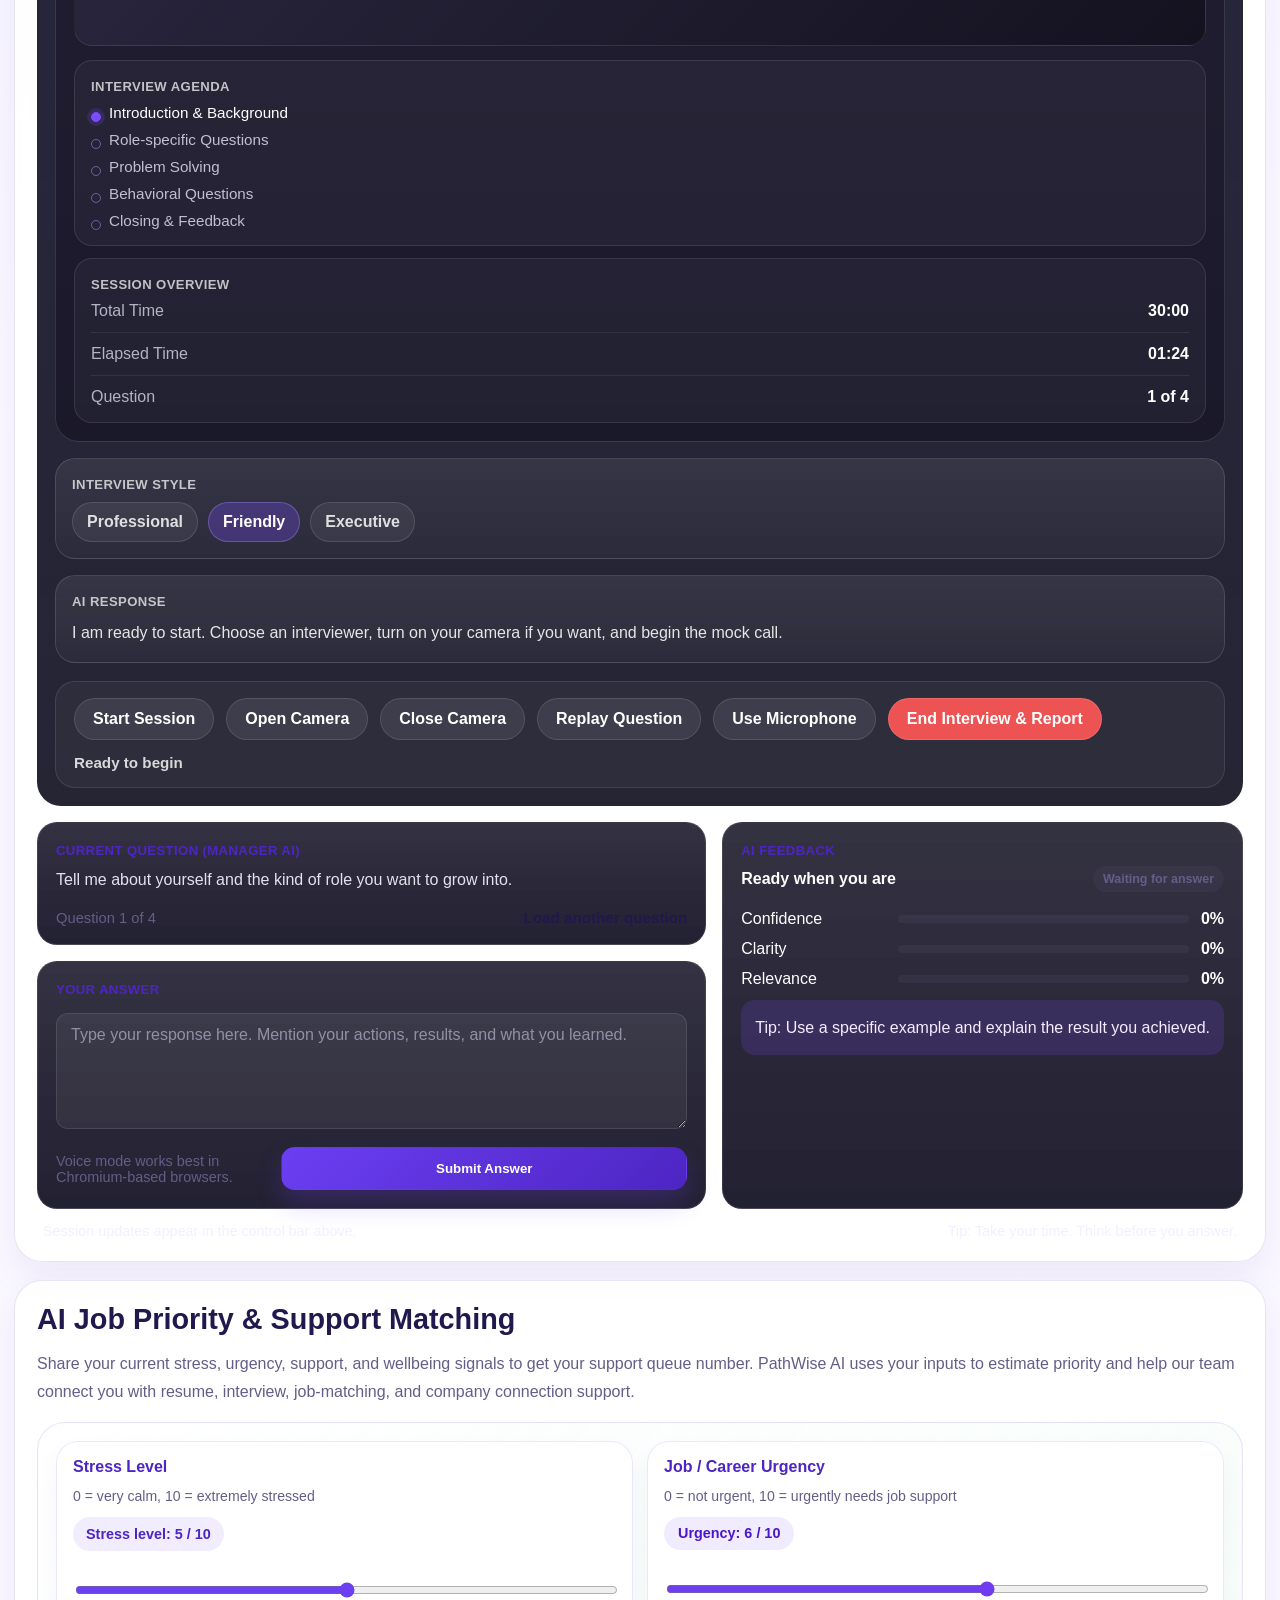
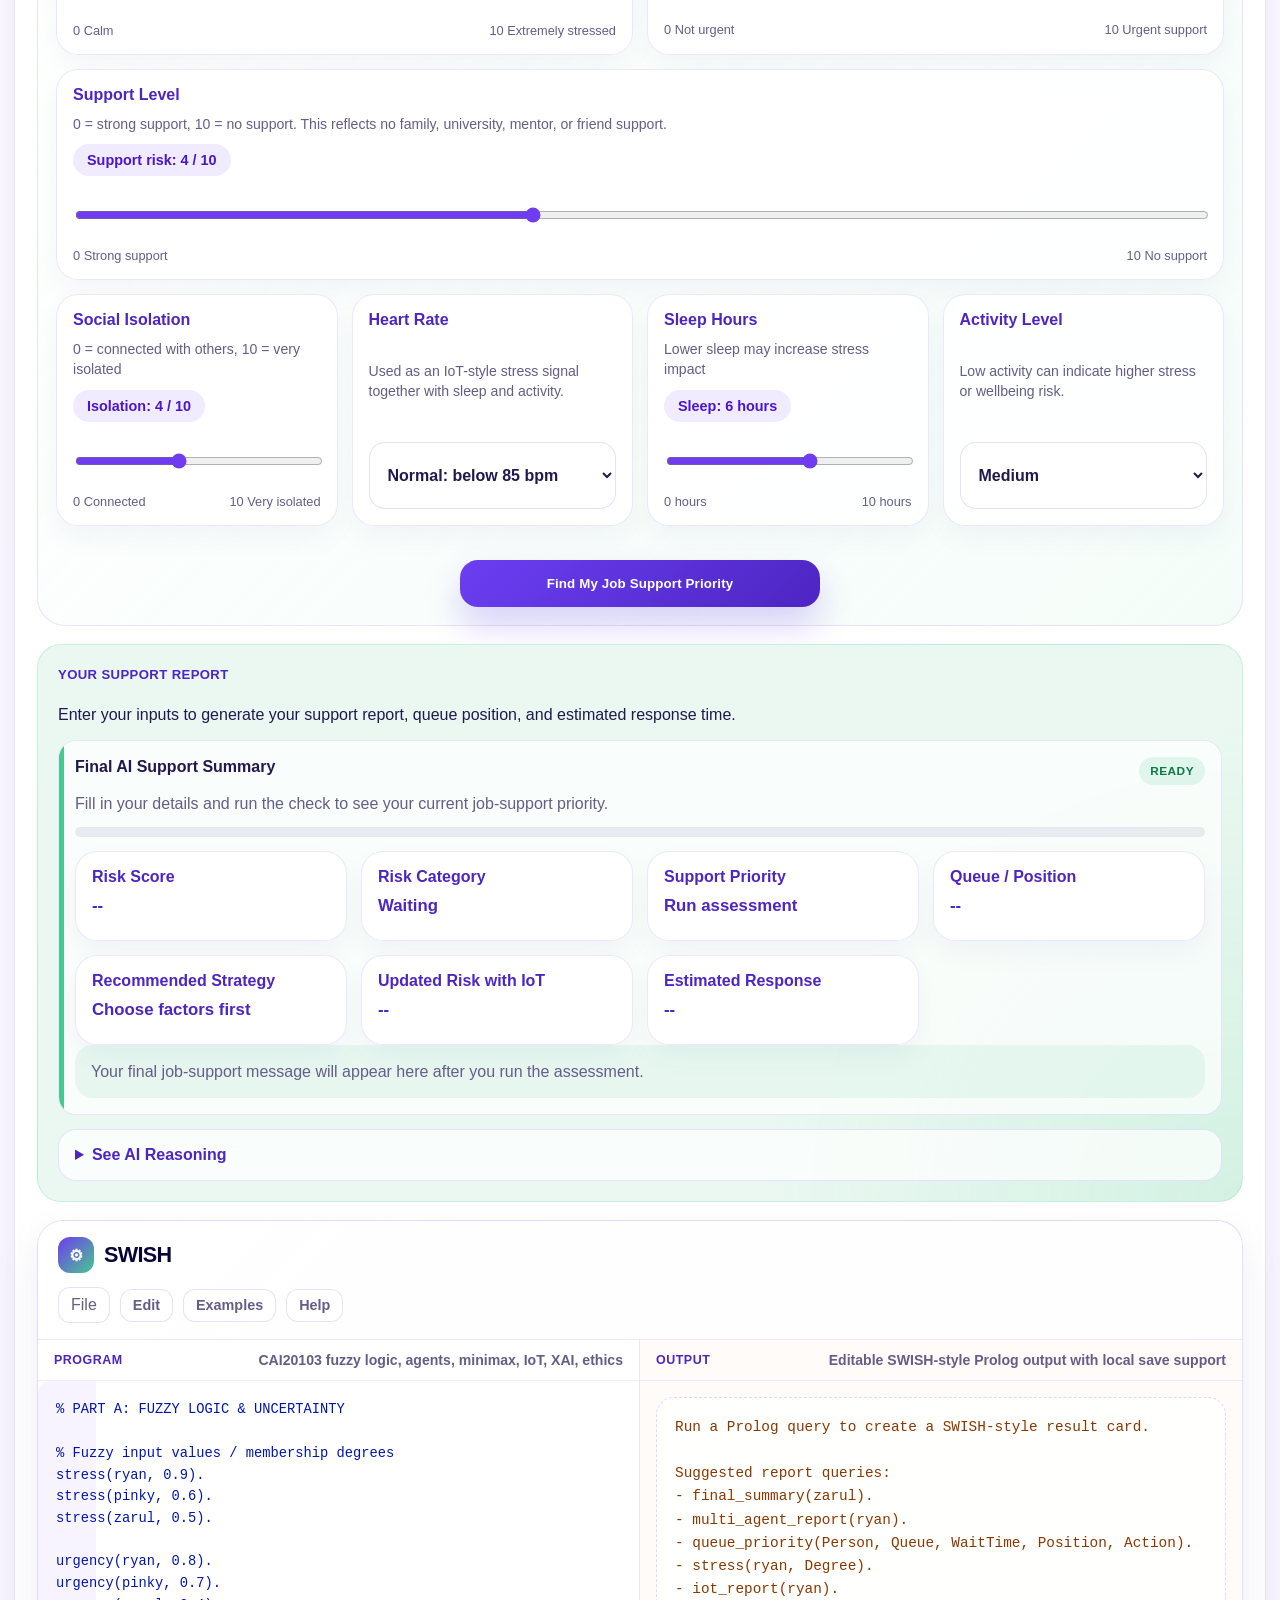
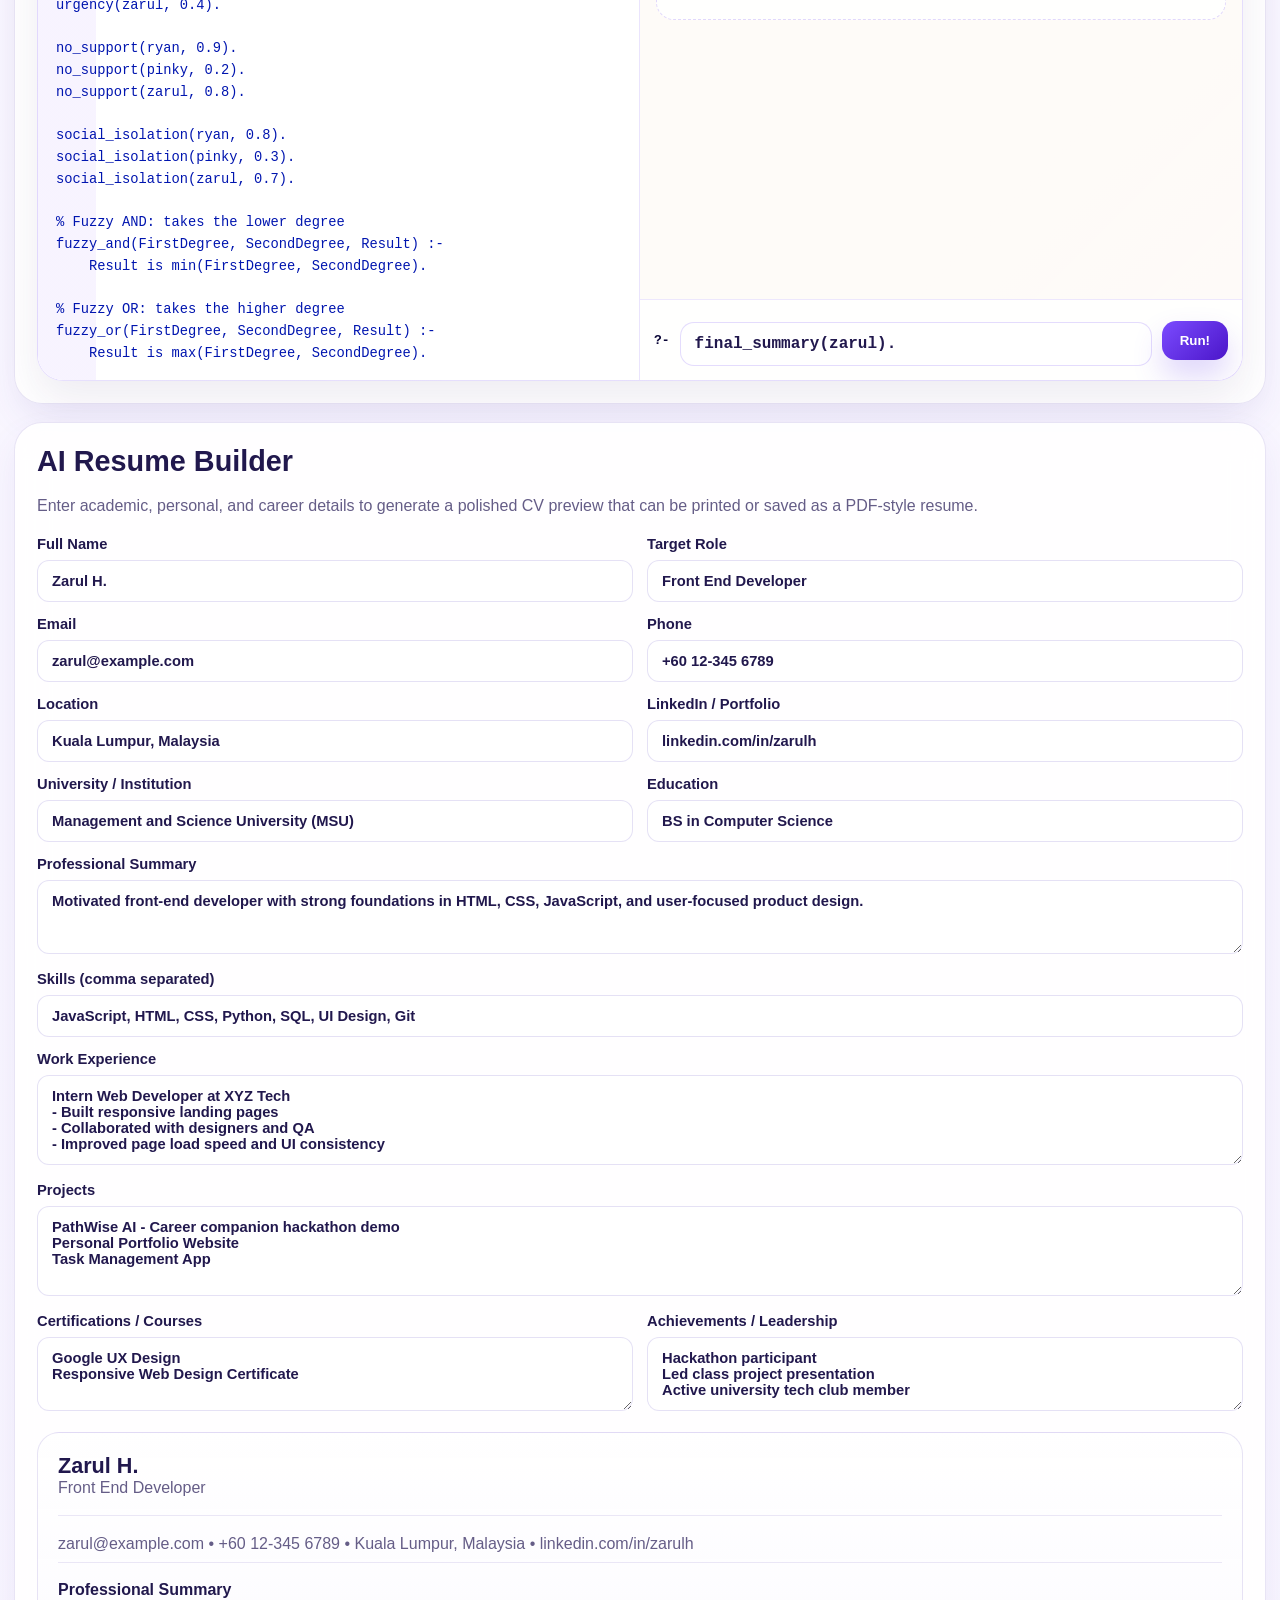
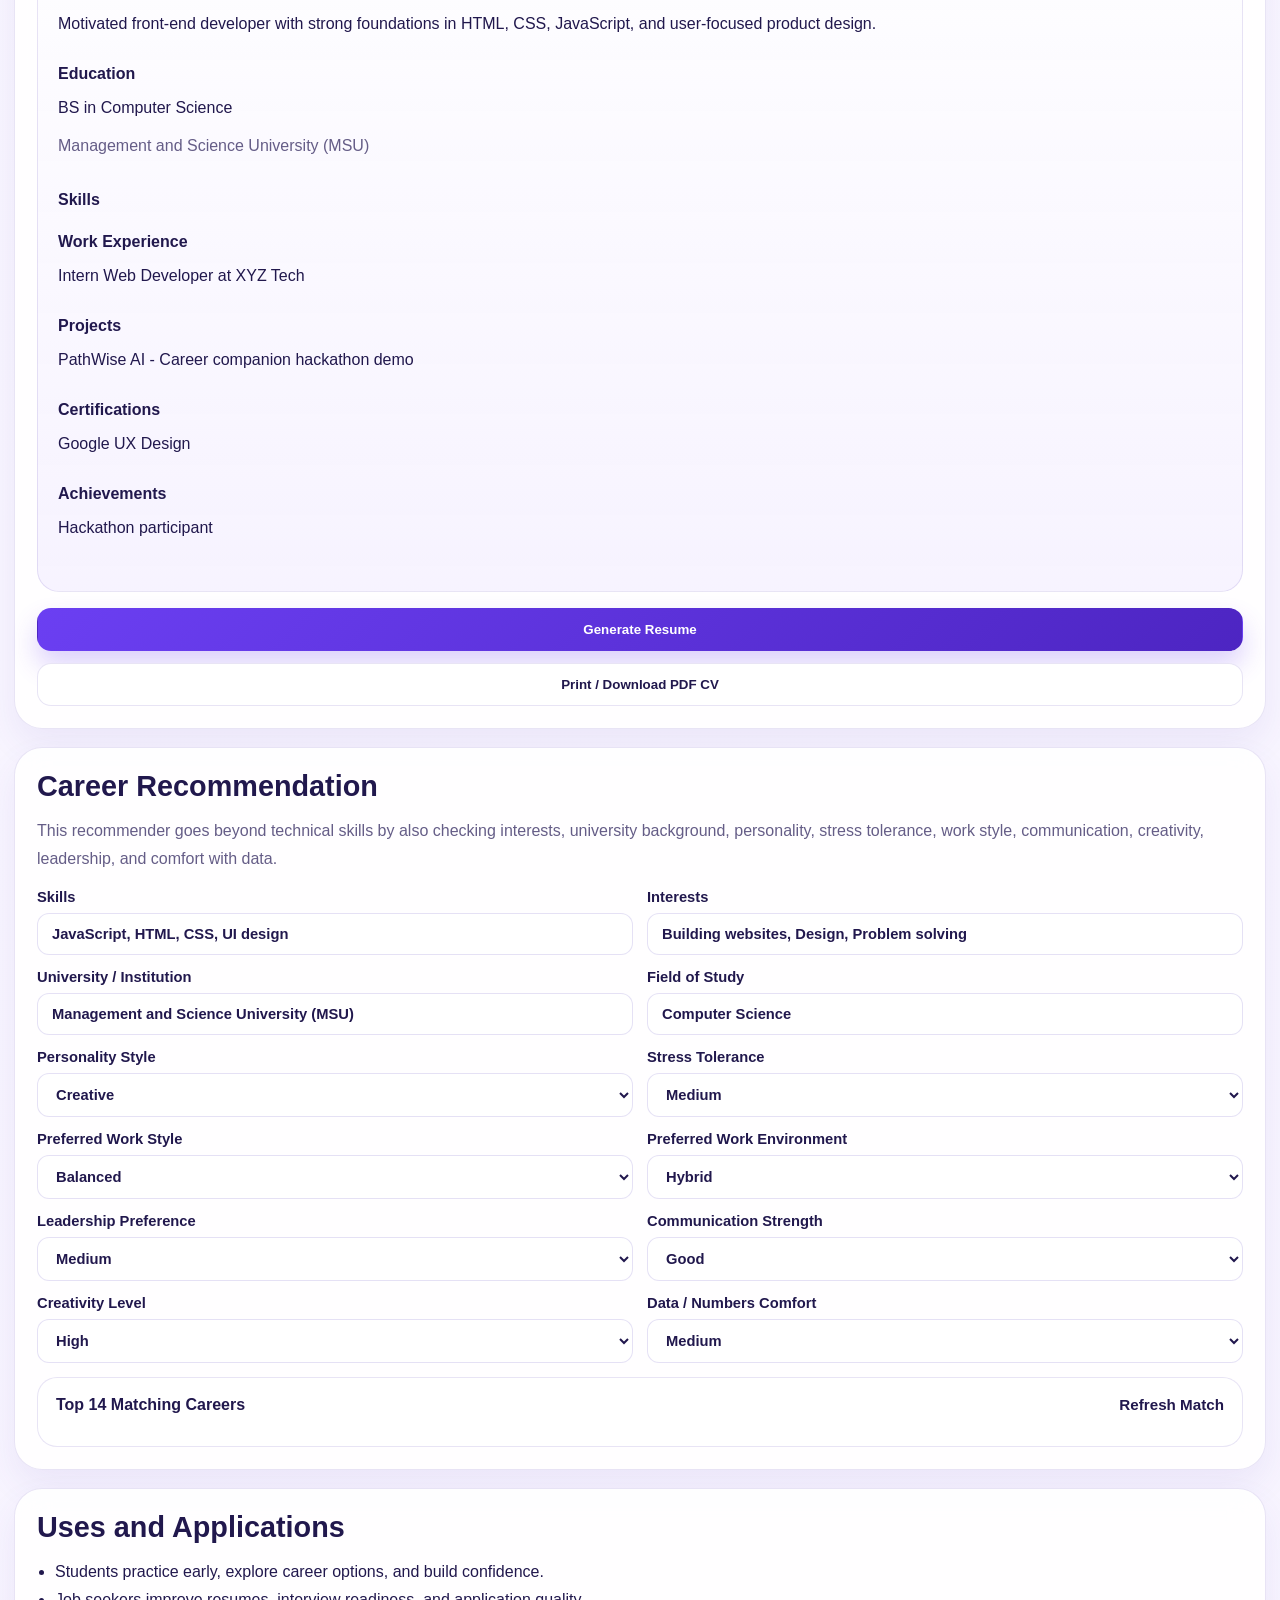
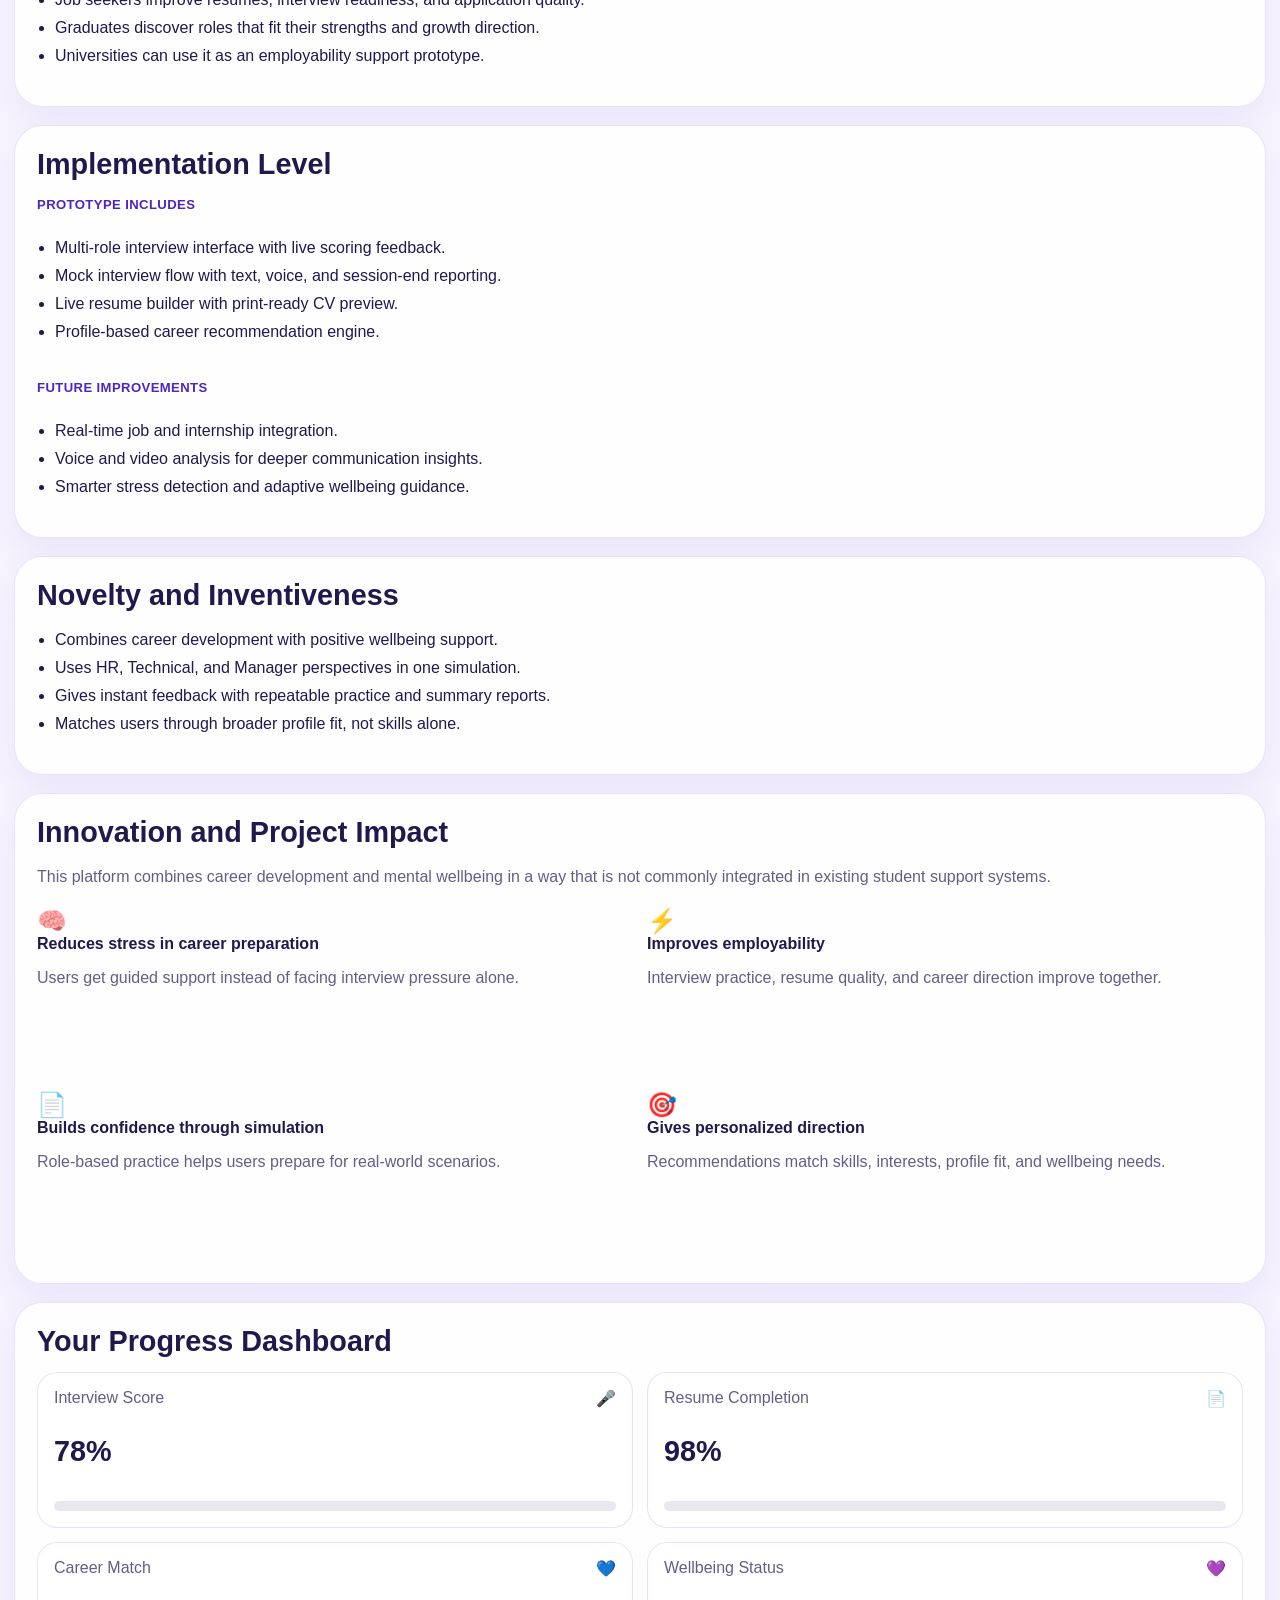
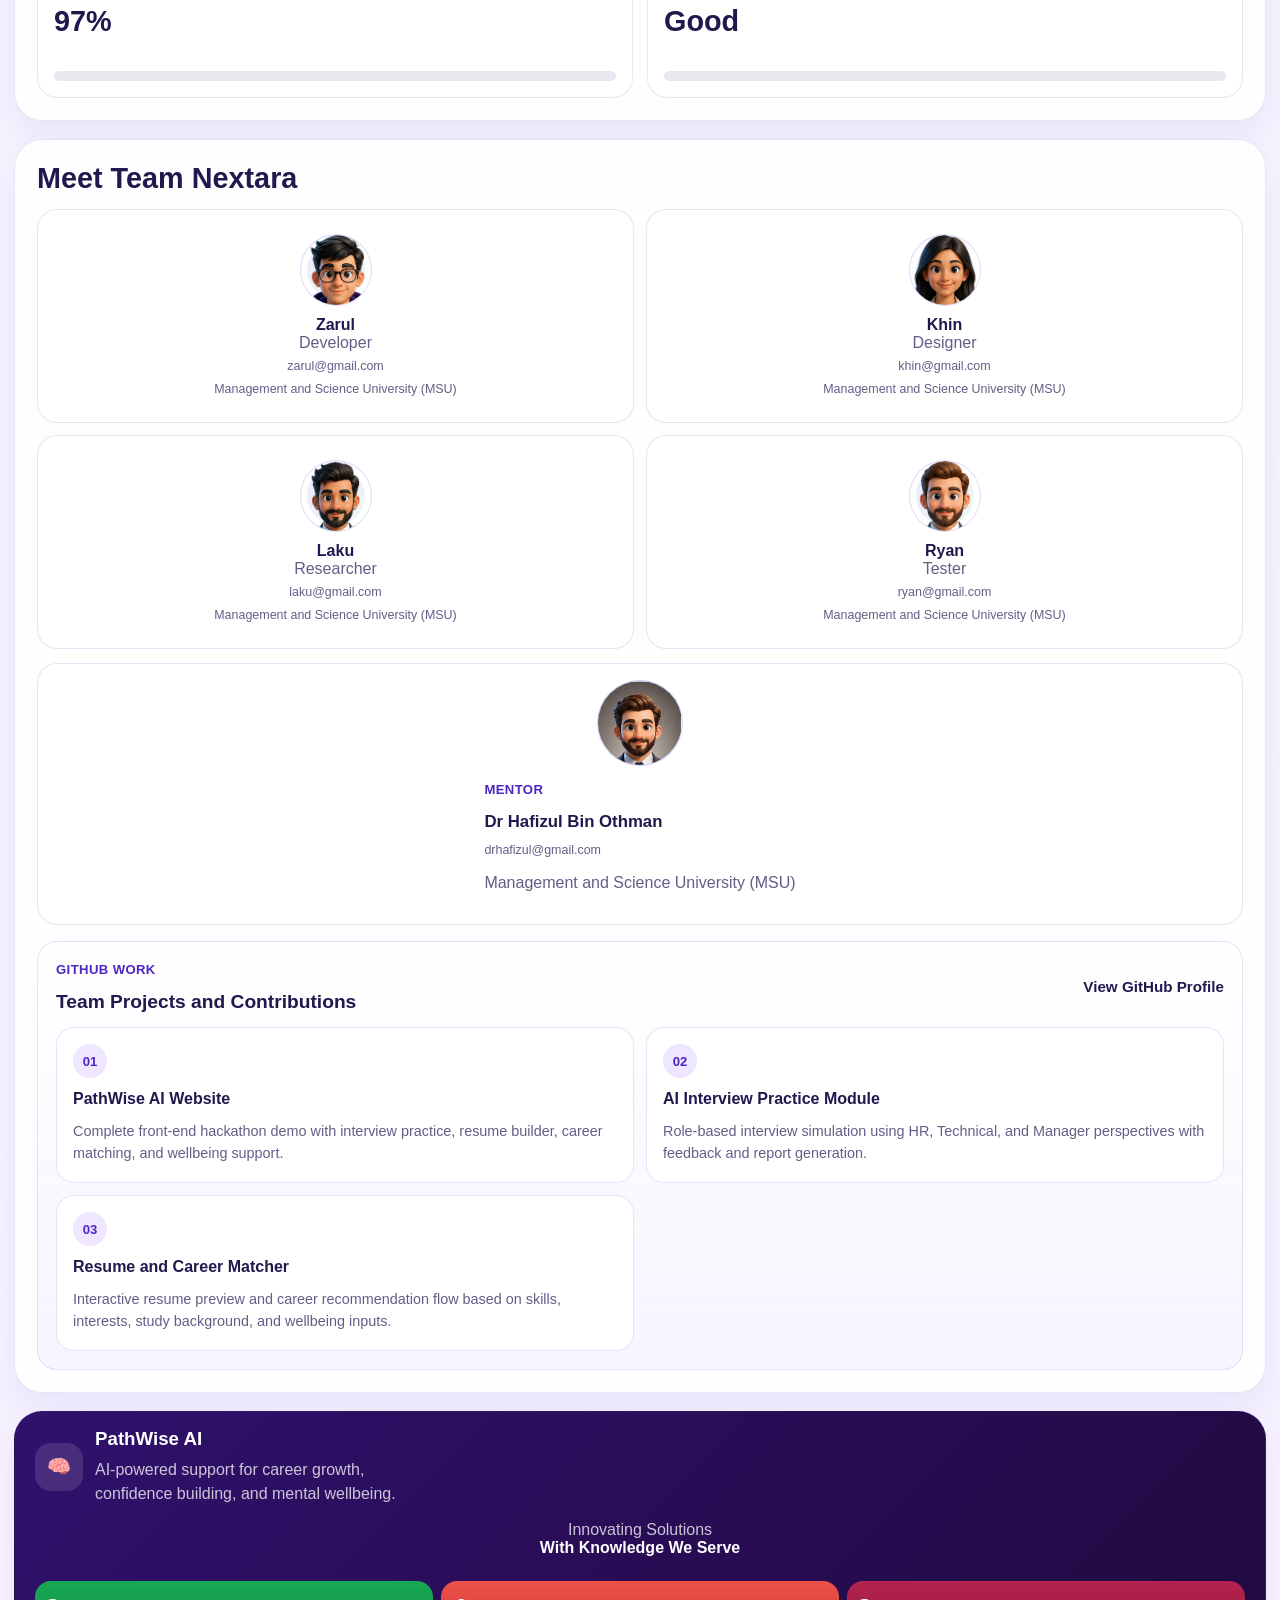
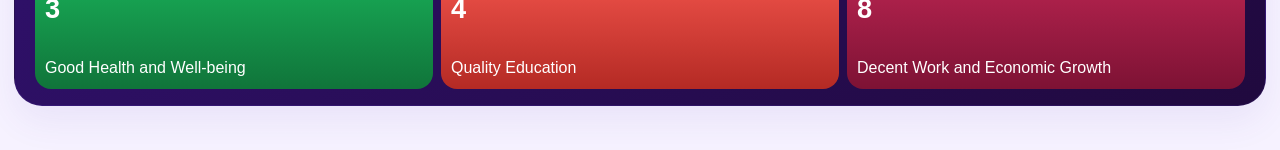
==== commit c0e0943c: "Tighten job priority layout row" ====
--- a/index2.html
+++ b/index2.html
@@ -12,8 +12,8 @@
         margin-top: 18px;
         overflow: hidden;
         border: 1px solid rgba(107, 63, 242, 0.16);
-        border-radius: 24px;
-        background: linear-gradient(135deg, rgba(255, 255, 255, 0.96), rgba(247, 243, 255, 0.88));
+        border-radius: 26px;
+        background: linear-gradient(135deg, rgba(255, 255, 255, 0.97), rgba(247, 243, 255, 0.9));
         box-shadow: 0 18px 42px rgba(36, 19, 91, 0.08);
       }
 
@@ -22,9 +22,9 @@
         flex-direction: column;
         align-items: flex-start;
         gap: 14px;
-        padding: 14px 18px;
+        padding: 16px 20px;
         border-bottom: 1px solid rgba(107, 63, 242, 0.12);
-        background: rgba(255, 255, 255, 0.82);
+        background: rgba(255, 255, 255, 0.86);
       }
 
       .swish-brand {
@@ -66,7 +66,7 @@
         padding: 8px 12px;
         border: 1px solid rgba(107, 63, 242, 0.16);
         border-radius: 12px;
-        background: rgba(255, 255, 255, 0.92);
+        background: rgba(255, 255, 255, 0.94);
         color: var(--muted);
         font-weight: 800;
         font-size: 0.9rem;
@@ -120,36 +120,30 @@
         display: none;
       }
 
-      .swish-status {
-        padding: 8px 12px;
-        border-radius: 999px;
-        background: rgba(72, 199, 142, 0.12);
-        color: #128852;
-        font-size: 0.8rem;
-        font-weight: 900;
-      }
-
-      .swish-status.offline {
-        background: rgba(245, 165, 36, 0.16);
-        color: #9a5a00;
-      }
-
       .swish-demo-body {
         display: grid;
-        grid-template-columns: minmax(0, 1.02fr) minmax(0, 1fr);
-        min-height: 900px;
+        grid-template-columns: repeat(2, minmax(0, 1fr));
+        height: clamp(560px, 62vw, 640px);
+        max-width: 100%;
       }
 
       .swish-editor,
       .swish-console {
         min-width: 0;
+        min-height: 0;
       }
 
       .swish-editor {
-        display: flex;
-        flex-direction: column;
+        display: grid;
+        grid-template-rows: auto minmax(0, 1fr);
         border-right: 1px solid rgba(107, 63, 242, 0.14);
         background: #fff;
+      }
+
+      .swish-console {
+        display: grid;
+        grid-template-rows: auto minmax(0, 1fr) auto;
+        background: rgba(255, 252, 248, 0.88);
       }
 
       .swish-pane-head {
@@ -169,15 +163,19 @@
         text-transform: uppercase;
       }
 
+      .swish-pane-head small {
+        color: var(--muted);
+        font-size: 0.88rem;
+        font-weight: 700;
+      }
+
       .swish-program {
         display: block;
-        flex: 1;
         width: 100%;
         height: 100%;
-        min-height: 820px;
-        max-height: none;
+        min-height: 0;
         margin: 0;
-        padding: 16px;
+        padding: 18px;
         border: 0;
         overflow: auto;
         color: #0015af;
@@ -186,38 +184,122 @@
           #fff;
         font-family: "Consolas", "Courier New", monospace;
         font-size: 0.86rem;
-        line-height: 1.55;
+        line-height: 1.58;
         white-space: pre;
-        resize: vertical;
+        resize: none;
         box-sizing: border-box;
       }
 
-      .swish-console {
+      .swish-program:focus {
+        outline: none;
+        caret-color: #4b16c9;
+        box-shadow: inset 0 0 0 2px rgba(107, 63, 242, 0.18);
+      }
+
+      .swish-results-shell {
         display: grid;
-        grid-template-rows: auto minmax(770px, 1fr) auto;
-        background: rgba(255, 252, 248, 0.88);
-      }
-
-      .swish-report-output {
-        min-height: 770px;
+        grid-template-rows: auto minmax(0, 1fr);
+        min-height: 0;
+        padding: 16px;
+        gap: 12px;
+      }
+
+      .swish-empty-state {
+        padding: 18px;
+        border: 1px dashed rgba(107, 63, 242, 0.2);
+        border-radius: 18px;
+        background: rgba(255, 255, 255, 0.82);
+        color: #8a3700;
+        font-family: "Consolas", "Courier New", monospace;
+        font-size: 0.9rem;
+        line-height: 1.6;
+        white-space: pre-wrap;
+      }
+
+      .swish-results-list {
+        display: grid;
+        align-content: start;
+        gap: 14px;
+        min-height: 0;
+        overflow: auto;
+        padding-right: 2px;
+      }
+
+      .swish-result-card {
+        display: grid;
+        gap: 10px;
+        padding: 14px 16px 16px;
+        border: 1px solid rgba(107, 63, 242, 0.14);
+        border-radius: 18px;
+        background: rgba(255, 255, 255, 0.94);
+        box-shadow: 0 10px 24px rgba(36, 19, 91, 0.06);
+      }
+
+      .swish-result-card-header {
+        display: flex;
+        align-items: flex-start;
+        justify-content: space-between;
+        gap: 12px;
+      }
+
+      .swish-result-query {
+        color: #1a155a;
+        font-family: "Consolas", "Courier New", monospace;
+        font-size: 0.96rem;
+        font-weight: 900;
+        line-height: 1.45;
+        overflow-wrap: anywhere;
+      }
+
+      .swish-result-close {
+        flex: 0 0 auto;
+        width: 30px;
+        height: 30px;
+        border: 1px solid rgba(107, 63, 242, 0.16);
+        border-radius: 999px;
+        background: rgba(247, 243, 255, 0.95);
+        color: var(--muted);
+        font-size: 1rem;
+        font-weight: 900;
+        line-height: 1;
+        cursor: pointer;
+      }
+
+      .swish-result-close:hover {
+        color: #4b16c9;
+        box-shadow: 0 8px 18px rgba(107, 63, 242, 0.12);
+      }
+
+      .swish-result-body {
         margin: 0;
-        padding: 18px;
-        overflow: auto;
         color: #8a3700;
         font-family: "Consolas", "Courier New", monospace;
         font-size: 0.92rem;
-        line-height: 1.55;
+        line-height: 1.58;
         white-space: pre-wrap;
+        overflow-wrap: anywhere;
+      }
+
+      .swish-storage-message {
+        min-height: 1.2em;
+        margin: 0 14px 12px;
+        color: #128852;
+        font-size: 0.82rem;
+        font-weight: 800;
+      }
+
+      .swish-storage-message.is-error {
+        color: #9a5a00;
       }
 
       .swish-query-bar {
         display: grid;
-        grid-template-columns: auto 1fr auto;
+        grid-template-columns: auto minmax(0, 1fr) auto;
         gap: 10px;
         align-items: center;
         padding: 14px;
         border-top: 1px solid rgba(107, 63, 242, 0.12);
-        background: rgba(255, 255, 255, 0.9);
+        background: rgba(255, 255, 255, 0.92);
       }
 
       .swish-query-bar code {
@@ -225,15 +307,10 @@
         font-weight: 900;
       }
 
-      .swish-program:focus {
-        outline: none;
-        caret-color: #4b16c9;
-        box-shadow: inset 0 0 0 2px rgba(107, 63, 242, 0.18);
-      }
-
       .swish-query-bar select,
       .swish-query-bar input {
         width: 100%;
+        min-width: 0;
         padding: 12px 14px;
         border: 1px solid rgba(107, 63, 242, 0.18);
         border-radius: 14px;
@@ -263,8 +340,8 @@
 
       .job-priority-panel {
         display: grid;
-        gap: 20px;
-        padding: 20px;
+        gap: 16px;
+        padding: 18px;
         border: 1px solid rgba(111, 60, 240, 0.14);
         border-radius: 28px;
         background: linear-gradient(135deg, rgba(255, 255, 255, 0.96), rgba(241, 252, 247, 0.74));
@@ -273,15 +350,23 @@
       .job-priority-grid,
       .job-priority-result-grid {
         display: grid;
-        grid-template-columns: repeat(2, minmax(0, 1fr));
-        gap: 18px;
+        grid-template-columns: repeat(4, minmax(0, 1fr));
+        gap: 14px;
+      }
+
+      .job-priority-field-split {
+        grid-column: span 2;
+      }
+
+      .job-priority-field-full {
+        grid-column: 1 / -1;
       }
 
       .job-priority-field,
       .job-priority-result-grid > div {
         display: grid;
-        gap: 12px;
-        padding: 18px;
+        gap: 10px;
+        padding: 16px;
         border: 1px solid rgba(111, 60, 240, 0.12);
         border-radius: 22px;
         background: rgba(255, 255, 255, 0.92);
@@ -298,8 +383,8 @@
 
       .job-priority-helper {
         color: var(--muted);
-        font-size: 0.95rem;
-        line-height: 1.55;
+        font-size: 0.88rem;
+        line-height: 1.45;
       }
 
       .job-priority-value {
@@ -307,11 +392,11 @@
         align-items: center;
         justify-content: center;
         width: fit-content;
-        padding: 9px 16px;
+        padding: 8px 14px;
         border-radius: 999px;
         background: rgba(111, 60, 240, 0.1);
         color: #4b16c9;
-        font-size: 0.96rem;
+        font-size: 0.9rem;
         font-weight: 900;
       }
 
@@ -325,7 +410,7 @@
         justify-content: space-between;
         gap: 14px;
         color: var(--muted);
-        font-size: 0.88rem;
+        font-size: 0.8rem;
       }
 
       .job-priority-field select {
@@ -341,7 +426,7 @@
 
       .job-priority-field-wide {
         grid-column: 1 / -1;
-        max-width: 520px;
+        max-width: 420px;
         justify-self: center;
         width: 100%;
       }
@@ -352,38 +437,38 @@
       }
 
       .job-priority-actions .fuzzy-submit-btn {
-        width: min(100%, 420px);
+        width: min(100%, 360px);
       }
 
       .job-priority-result-grid {
-        grid-template-columns: repeat(3, minmax(0, 1fr));
+        grid-template-columns: repeat(4, minmax(0, 1fr));
       }
 
       .job-priority-result-grid > div strong {
         color: var(--primary-dark);
-        font-size: 1.15rem;
-      }
-
-      .job-priority-response {
-        margin: 16px 0 0;
-        color: var(--muted);
+        font-size: 1.05rem;
       }
 
       .job-priority-message {
-        margin: 14px 0 0;
-        padding: 16px 18px;
+        margin: 12px 0 0;
+        padding: 14px 16px;
         border-radius: 18px;
         background: rgba(72, 199, 142, 0.1);
         color: var(--primary-dark);
         line-height: 1.6;
       }
 
-      .job-priority-reasoning-list {
-        margin: 16px 0 0;
-      }
-
-      .job-priority-reasoning-list li {
-        margin-bottom: 8px;
+      .job-priority-reasoning-report {
+        margin: 14px 0 0;
+        padding: 16px 18px;
+        border: 1px solid rgba(111, 60, 240, 0.12);
+        border-radius: 18px;
+        background: rgba(255, 255, 255, 0.92);
+        color: #8a3700;
+        font-family: "Consolas", "Courier New", monospace;
+        font-size: 0.92rem;
+        line-height: 1.6;
+        white-space: pre-wrap;
       }
 
       @media (min-width: 901px) {
@@ -434,7 +519,7 @@
       @media (max-width: 900px) {
         .swish-demo-body {
           grid-template-columns: 1fr;
-          min-height: auto;
+          height: auto;
         }
 
         .swish-editor {
@@ -443,16 +528,16 @@
         }
 
         .swish-program {
-          min-height: 560px;
-          height: 560px;
-        }
-
-        .swish-console {
-          grid-template-rows: auto minmax(420px, 1fr) auto;
-        }
-
-        .swish-report-output {
-          min-height: 420px;
+          min-height: 380px;
+          height: 380px;
+        }
+
+        .swish-results-list {
+          max-height: 360px;
+        }
+
+        .swish-results-shell {
+          min-height: 360px;
         }
 
         .swish-query-bar {
@@ -464,7 +549,10 @@
           grid-template-columns: 1fr;
         }
 
+        .job-priority-field-split,
+        .job-priority-field-full,
         .job-priority-field-wide {
+          grid-column: auto;
           max-width: none;
           justify-self: stretch;
         }
@@ -802,17 +890,16 @@
               <h3>AI Job Priority &amp; Support Matching</h3>
             </div>
             <p class="section-lead">
-              PathWise AI checks the user’s career urgency, stress level,
-              support level, sleep condition, and current mood to estimate who
-              needs faster job-finding support. Higher priority users can be
-              guided first for resume improvement, interview preparation, job
-              matching, and company connection support.
+              Share your current stress, urgency, support, and wellbeing
+              signals to get your support queue number. PathWise AI uses your
+              inputs to estimate priority and help our team connect you with
+              resume, interview, job-matching, and company connection support.
             </p>
 
             <div class="wellbeing-layout vertical-layout">
               <div class="wellbeing-top-card job-priority-panel">
                 <div class="job-priority-grid">
-                  <div class="job-priority-field">
+                  <div class="job-priority-field job-priority-field-split">
                     <h4>Stress Level</h4>
                     <span class="job-priority-helper">0 = very calm, 10 = extremely stressed</span>
                     <strong class="job-priority-value" id="stressValueText">Stress level: 5 / 10</strong>
@@ -823,7 +910,7 @@
                     </div>
                   </div>
 
-                  <div class="job-priority-field">
+                  <div class="job-priority-field job-priority-field-split">
                     <h4>Job / Career Urgency</h4>
                     <span class="job-priority-helper">0 = not urgent, 10 = urgently needs job support</span>
                     <strong class="job-priority-value" id="jobUrgencyValueText">Urgency: 6 / 10</strong>
@@ -834,7 +921,7 @@
                     </div>
                   </div>
 
-                  <div class="job-priority-field">
+                  <div class="job-priority-field job-priority-field-full">
                     <h4>Support Level</h4>
                     <span class="job-priority-helper">0 = strong support, 10 = no support. This reflects no family, university, mentor, or friend support.</span>
                     <strong class="job-priority-value" id="supportLevelValueText">Support risk: 4 / 10</strong>
@@ -877,7 +964,7 @@
                     </div>
                   </div>
 
-                  <div class="job-priority-field job-priority-field-wide">
+                  <div class="job-priority-field">
                     <h4>Activity Level</h4>
                     <span class="job-priority-helper">Low activity can indicate higher stress or wellbeing risk.</span>
                     <select id="activityLevelSelect" aria-label="Activity level">
@@ -897,11 +984,10 @@
 
               <div class="wellbeing-advice">
                 <div class="wellbeing-advice-text">
-                  <span class="mini-label">Your Job Support Advice</span>
+                  <span class="mini-label">Your Support Report</span>
                   <p id="wellbeingMessage">
-                    Based on your current inputs, PathWise AI can guide you with
-                    career planning, resume improvement, interview preparation,
-                    and job-matching priority.
+                    Enter your inputs to generate your support report, queue
+                    position, and estimated response time.
                   </p>
                   <div class="wellbeing-summary-card fuzzy-result-card is-low" id="fuzzyResultCard">
                     <div class="fuzzy-result-head">
@@ -909,7 +995,7 @@
                       <span class="risk-badge low" id="fuzzyCategoryBadge">READY</span>
                     </div>
                     <p id="wellbeingSummary">
-                      Adjust the inputs and select Find My Job Support Priority to get a simple support decision.
+                      Fill in your details and run the check to see your current job-support priority.
                     </p>
                     <div class="risk-meter">
                       <div class="risk-meter-fill" id="fuzzyRiskMeter"></div>
@@ -939,33 +1025,25 @@
                         <span>Updated Risk with IoT</span>
                         <strong id="jobPriorityUpdatedRisk">--</strong>
                       </div>
+                      <div>
+                        <span>Estimated Response</span>
+                        <strong id="fuzzyWait">--</strong>
+                      </div>
                     </div>
-                    <p class="job-priority-response">Estimated response: <strong id="fuzzyWait">--</strong></p>
                     <p class="job-priority-message" id="jobPriorityMessage">
                       Your final job-support message will appear here after you run the assessment.
                     </p>
                   </div>
                   <details class="fuzzy-reasoning-card" id="fuzzyReasoningCard">
                     <summary>See AI Reasoning</summary>
-                    <ul class="bullet-list compact job-priority-reasoning-list">
-                      <li>Stress fuzzy value: <strong id="reasonStress">0.5</strong></li>
-                      <li>Urgency fuzzy value: <strong id="reasonUrgency">0.6</strong></li>
-                      <li>Support risk fuzzy value: <strong id="reasonSupport">0.4</strong></li>
-                      <li>Social isolation fuzzy value: <strong id="reasonIsolation">0.4</strong></li>
-                      <li>Heart rate and sleep input: <strong id="reasonSleep">76 bpm, 6 hours</strong></li>
-                      <li>Activity level: <strong id="reasonEnergy">medium</strong></li>
-                      <li>IoT risk: <strong id="reasonIotRisk">0.2</strong></li>
-                      <li>Rule used: <strong id="reasonRule">high_risk = min(stress, urgency)</strong></li>
-                      <li>Fuzzy AND result: <strong id="reasonFuzzy">min(0.5, 0.6) = 0.5</strong></li>
-                      <li>Final fuzzy risk: <strong id="reasonFinal">max(0.5, 0.4, 0.4) = 0.5</strong></li>
-                      <li>Risk category: <strong id="reasonCategory">Medium</strong></li>
-                      <li>Assigned queue: <strong id="reasonQueue">PRIORITY SUPPORT</strong></li>
-                      <li>Estimated response: <strong id="reasonWait">12-24 hrs</strong></li>
-                      <li>Recommended strategy: <strong id="reasonAction">Guided support</strong></li>
-                    </ul>
-                    <p class="reason-explain" id="reasonExplain">
-                      Stress, urgency, support, and isolation were converted into fuzzy values. The system used fuzzy AND and OR logic to calculate risk, then combined heart rate, sleep hours, and activity level to update the final priority.
-                    </p>
+                    <pre class="job-priority-reasoning-report">Final AI Support Summary
+User: <span id="reasonUser">current profile</span>
+Risk score: <span id="reasonScore">0.5</span>
+Risk category: <span id="reasonCategory">medium</span>
+Support priority: <span id="reasonQueue">PRIORITY SUPPORT</span>
+Recommended strategy: <span id="reasonAction">guided_support</span>
+Updated risk with IoT: <span id="reasonUpdatedRisk">0.5</span>
+Decision explained using XAI principles.</pre>
                   </details>
                 </div>
               </div>
@@ -1006,16 +1084,18 @@
                     <span>Output</span>
                     <small>Editable SWISH-style Prolog output with local save support</small>
                   </div>
-                  <pre class="swish-report-output" id="swishReportOutput">Type a Prolog query and press Run.
+                  <div class="swish-results-shell">
+                    <div class="swish-empty-state" id="swishEmptyState">Run a Prolog query to create a SWISH-style result card.
 
 Suggested report queries:
-- multi_agent_report(zarul).
-- strategy_report(pinky).
-- explain_decision(ryan).
-- iot_report(ryan).
-- final_summary(ryan).
-
-Use File -> Save to keep your latest code in this browser.</pre>
+- final_summary(zarul).
+- multi_agent_report(ryan).
+- queue_priority(Person, Queue, WaitTime, Position, Action).
+- stress(ryan, Degree).
+- iot_report(ryan).</div>
+                    <div class="swish-results-list" id="swishResultsPanel" aria-live="polite"></div>
+                  </div>
+                  <p class="swish-storage-message" id="swishStorageMessage" aria-live="polite"></p>
                   <div class="swish-query-bar">
                     <code>?-</code>
                     <input id="swishQueryInput" type="text" value="final_summary(zarul)." aria-label="Type Prolog query" />
@@ -1593,7 +1673,9 @@
         const swishDownloadBtn = document.getElementById("swishDownloadBtn");
         const swishQueryInput = document.getElementById("swishQueryInput");
         const swishProgramCode = document.getElementById("swishProgramCode");
-        const swishReportOutput = document.getElementById("swishReportOutput");
+        const swishResultsPanel = document.getElementById("swishResultsPanel");
+        const swishEmptyState = document.getElementById("swishEmptyState");
+        const swishStorageMessage = document.getElementById("swishStorageMessage");
         const swishBackendStatus = document.getElementById("swishBackendStatus");
         const swishFileMenuButton = document.getElementById("swishFileMenuButton");
         const swishFileDropdown = document.getElementById("swishFileDropdown");
@@ -1947,17 +2029,146 @@
           return formatAtomValue(String(value));
         }
 
-        function formatBindingOutput(query, rows) {
+        function formatBindingOutput(rows) {
           if (!rows.length) {
-            return `?- ${query}\n\nfalse`;
-          }
-
-          return `?- ${query}\n\n${rows.map((row) => row.join(",\n")).join(" ;\n\n")}\n\ntrue`;
+            return "false";
+          }
+
+          const nonEmptyRows = rows.filter((row) => row.length);
+
+          if (!nonEmptyRows.length) {
+            return "true";
+          }
+
+          return `${nonEmptyRows.map((row) => row.join("\n")).join("\n\n;\n\n")}\n\ntrue`;
+        }
+
+        function formatReportOutput(lines) {
+          return `${lines.join("\n")}\ntrue`;
         }
 
         function parseQueryArgs(query, predicate) {
           const match = query.match(new RegExp(`^${predicate}\\s*\\((.*)\\)\\.$`, "i"));
           return match ? match[1].split(",").map((item) => item.trim()) : null;
+        }
+
+        function matchesLiteral(token, value) {
+          const normalized = normalizeToken(token);
+
+          if (typeof value === "number") {
+            return Number(normalized) === value;
+          }
+
+          return normalized.toLowerCase() === String(value).toLowerCase();
+        }
+
+        function resolveQueryPersons(personToken) {
+          if (isVariable(personToken)) {
+            return getAllPersons();
+          }
+
+          const normalized = normalizeToken(personToken).toLowerCase();
+          return getAllPersons().includes(normalized) ? [normalized] : [];
+        }
+
+        function formatSingleValueResult(outputToken, value) {
+          if (isVariable(outputToken)) {
+            return formatBindingOutput([[`${outputToken} = ${formatValue(value)}`]]);
+          }
+
+          return matchesLiteral(outputToken, value) ? "true" : "false";
+        }
+
+        function buildPersonValueRows(personToken, outputToken, resolver) {
+          const rows = [];
+
+          resolveQueryPersons(personToken).forEach((personName) => {
+            const state = getComputedState(personName);
+            const resolvedValue = resolver(state);
+            const row = [];
+            let isMatch = true;
+
+            if (isVariable(personToken)) {
+              row.push(`${personToken} = ${formatValue(personName)}`);
+            }
+
+            if (isVariable(outputToken)) {
+              row.push(`${outputToken} = ${formatValue(resolvedValue)}`);
+            } else if (!matchesLiteral(outputToken, resolvedValue)) {
+              isMatch = false;
+            }
+
+            if (isMatch) {
+              rows.push(row);
+            }
+          });
+
+          return rows;
+        }
+
+        function buildStructuredRows(personToken, outputTokens, resolver) {
+          const rows = [];
+
+          resolveQueryPersons(personToken).forEach((personName) => {
+            const state = getComputedState(personName);
+            const values = resolver(state);
+            const row = [];
+            let isMatch = true;
+
+            if (isVariable(personToken)) {
+              row.push(`${personToken} = ${formatValue(personName)}`);
+            }
+
+            outputTokens.forEach((token, index) => {
+              const value = values[index];
+
+              if (isVariable(token)) {
+                row.push(`${token} = ${formatValue(value)}`);
+              } else if (!matchesLiteral(token, value)) {
+                isMatch = false;
+              }
+            });
+
+            if (isMatch) {
+              rows.push(row);
+            }
+          });
+
+          return rows;
+        }
+
+        function buildMultiSolutionRows(personToken, outputTokens, resolver) {
+          const rows = [];
+
+          resolveQueryPersons(personToken).forEach((personName) => {
+            const state = getComputedState(personName);
+            const solutions = resolver(state);
+
+            solutions.forEach((values) => {
+              const row = [];
+              let isMatch = true;
+
+              if (isVariable(personToken)) {
+                row.push(`${personToken} = ${formatValue(personName)}`);
+              }
+
+              outputTokens.forEach((token, index) => {
+                const value = values[index];
+
+                if (isVariable(token)) {
+                  row.push(`${token} = ${formatValue(value)}`);
+                } else if (!matchesLiteral(token, value)) {
+                  isMatch = false;
+                }
+              });
+
+              if (isMatch) {
+                rows.push(row);
+              }
+            });
+          });
+
+          return rows;
         }
 
         function parseNumericFacts(predicate) {
@@ -2201,202 +2412,204 @@
           };
         }
 
-        function formatMultiAgentReport(query, state) {
-          return `?- ${query}
-
-Multi-Agent Decision Making Report
-User: ${state.person}
-Detection Agent: Detected fuzzy risk score is ${formatValue(state.finalRisk)}
-Decision Agent: Classified the user as ${state.category} risk
-Planning Agent: Suggested action plan is ${state.planningPlan}
-Support Agent: Assigned ${state.queueAssignment.queue}, ${state.queueAssignment.position}, response time ${state.queueAssignment.waitTime}
-Final Support Action: ${state.queueAssignment.action}
-
-true`;
-        }
-
-        function formatStrategyReport(query, state) {
+        function formatMultiAgentReport(state) {
+          return formatReportOutput([
+            "Multi-Agent Decision Making Report",
+            `User: ${state.person}`,
+            `Detection Agent: Detected fuzzy risk score is ${formatValue(state.finalRisk)}`,
+            `Decision Agent: Classified the user as ${state.category} risk`,
+            `Planning Agent: Suggested action plan is ${state.planningPlan}`,
+            `Support Agent: Assigned ${state.queueAssignment.queue}, ${state.queueAssignment.position}, response time ${state.queueAssignment.waitTime}`,
+            `Final Support Action: ${state.queueAssignment.action}`,
+            ""
+          ]);
+        }
+
+        function formatStrategyReport(state) {
           const selected = state.bestStrategies[0];
-          return `?- ${query}
-
-Strategic Decision-Making Report
-User: ${state.person}
-Selected strategy: ${selected.strategy}
-Resource condition: ${selected.constraint}
-Final utility score: ${formatValue(selected.utility)}
-Reason: The strategy was selected by comparing risk level, support priority, and resource constraint.
-
-true`;
-        }
-
-        function formatExplainDecision(query, state) {
-          return `?- ${query}
-
-User: ${state.person}
-Risk score: ${formatValue(state.finalRisk)}
-Risk category: ${state.category}
-Assigned queue: '${state.queueAssignment.queue}'
-Reason: Decision based on stress, urgency, support level, and social isolation.
-
-true`;
-        }
-
-        function formatIotReport(query, state) {
-          return `?- ${query}
-
-IoT Integration Report
-User: ${state.person}
-Sleep hours: ${formatValue(state.payload.sleepHours)}
-Heart rate: ${formatValue(state.payload.heartRate)}
-Estimated stress impact: ${formatValue(state.iotRisk)}
-Updated final risk score: ${formatValue(state.finalRiskWithIot)}
-Reason: Poor sleep and abnormal heart rate may increase stress and support priority.
-
-true`;
-        }
-
-        function formatFinalSummary(query, state) {
+          return formatReportOutput([
+            "Strategic Decision-Making Report",
+            `User: ${state.person}`,
+            `Selected strategy: ${selected.strategy}`,
+            `Resource condition: ${selected.constraint}`,
+            `Final utility score: ${formatValue(selected.utility)}`,
+            "Reason: The strategy was selected by comparing risk level, support priority, and resource constraint.",
+            ""
+          ]);
+        }
+
+        function formatExplainDecision(state) {
+          return formatReportOutput([
+            `User: ${state.person}`,
+            `Risk score: ${formatValue(state.finalRisk)}`,
+            `Risk category: ${state.category}`,
+            `Assigned queue: ${state.queueAssignment.queue}`,
+            "Reason: Decision based on stress, urgency, support level, and social isolation.",
+            ""
+          ]);
+        }
+
+        function formatIotReport(state) {
+          return formatReportOutput([
+            "IoT Integration Report",
+            `User: ${state.person}`,
+            `Sleep hours: ${formatValue(state.payload.sleepHours)}`,
+            `Heart rate: ${formatValue(state.payload.heartRate)}`,
+            `Estimated stress impact: ${formatValue(state.iotRisk)}`,
+            `Updated final risk score: ${formatValue(state.finalRiskWithIot)}`,
+            "Reason: Poor sleep and abnormal heart rate may increase stress and support priority.",
+            ""
+          ]);
+        }
+
+        function formatFinalSummary(state) {
           const selected = state.bestStrategies[0];
-          return `?- ${query}
-
-Final AI Support Summary
-User: ${state.person}
-Risk score: ${formatValue(state.finalRisk)}
-Risk category: ${state.category}
-Support priority: '${state.queueAssignment.queue}'
-Recommended strategy: ${selected.strategy}
-Updated risk with IoT: ${formatValue(state.finalRiskWithIot)}
-Decision explained using XAI principles.
-
-true`;
+          return formatReportOutput([
+            "Final AI Support Summary",
+            `User: ${state.person}`,
+            `Risk score: ${formatValue(state.finalRisk)}`,
+            `Risk category: ${state.category}`,
+            `Support priority: ${state.queueAssignment.queue}`,
+            `Recommended strategy: ${selected.strategy}`,
+            `Updated risk with IoT: ${formatValue(state.finalRiskWithIot)}`,
+            "Decision explained using XAI principles.",
+            ""
+          ]);
         }
 
         function formatQueryResult(query, person) {
           const state = getComputedState(person);
           const normalized = query.toLowerCase();
 
-          const simpleNumericPredicates = [
-            { predicate: "stress", value: state.payload.stress, variable: "Degree" },
-            { predicate: "urgency", value: state.payload.urgency, variable: "Degree" },
-            { predicate: "no_support", value: state.payload.support, variable: "Degree" },
-            { predicate: "support_risk", value: state.payload.support, variable: "Degree" },
-            { predicate: "social_isolation", value: state.payload.isolation, variable: "Degree" },
-            { predicate: "isolation_risk", value: state.payload.isolation, variable: "Degree" },
-            { predicate: "high_risk", value: state.highRisk, variable: "Degree" },
-            { predicate: "final_risk", value: state.finalRisk, variable: "Degree" },
-            { predicate: "heart_rate", value: state.payload.heartRate, variable: "HR" },
-            { predicate: "sleep_hours", value: state.payload.sleepHours, variable: "Sleep" },
-            { predicate: "iot_risk", value: state.iotRisk, variable: "Score" },
-            { predicate: "final_risk_with_iot", value: state.finalRiskWithIot, variable: "FinalScore" }
+          const personValuePredicates = [
+            { predicate: "stress", defaultVar: "Degree", resolver: (item) => item.payload.stress },
+            { predicate: "urgency", defaultVar: "Degree", resolver: (item) => item.payload.urgency },
+            { predicate: "no_support", defaultVar: "Degree", resolver: (item) => item.payload.support },
+            { predicate: "support_risk", defaultVar: "Degree", resolver: (item) => item.payload.support },
+            { predicate: "social_isolation", defaultVar: "Degree", resolver: (item) => item.payload.isolation },
+            { predicate: "isolation_risk", defaultVar: "Degree", resolver: (item) => item.payload.isolation },
+            { predicate: "high_risk", defaultVar: "Degree", resolver: (item) => item.highRisk },
+            { predicate: "final_risk", defaultVar: "Degree", resolver: (item) => item.finalRisk },
+            { predicate: "risk_category", defaultVar: "Category", resolver: (item) => item.category },
+            { predicate: "detection_agent", defaultVar: "Score", resolver: (item) => item.finalRisk },
+            { predicate: "decision_agent", defaultVar: "Category", resolver: (item) => item.category },
+            { predicate: "planning_agent", defaultVar: "Plan", resolver: (item) => item.planningPlan },
+            { predicate: "candidate_strategy", defaultVar: "Strategy", resolver: (item) => item.candidateStrategy },
+            { predicate: "heart_rate", defaultVar: "HR", resolver: (item) => item.payload.heartRate },
+            { predicate: "sleep_hours", defaultVar: "Sleep", resolver: (item) => item.payload.sleepHours },
+            { predicate: "activity_level", defaultVar: "Activity", resolver: (item) => item.payload.activity },
+            { predicate: "iot_risk", defaultVar: "Score", resolver: (item) => item.iotRisk },
+            { predicate: "final_risk_with_iot", defaultVar: "FinalScore", resolver: (item) => item.finalRiskWithIot }
           ];
 
-          for (const item of simpleNumericPredicates) {
+          for (const item of personValuePredicates) {
             const args = parseQueryArgs(query, item.predicate);
-            if (args) {
-              const requestedPerson = normalizeToken(args[0]).toLowerCase();
-              const requestedState = getComputedState(requestedPerson);
-              const resolvedValue = item.predicate === "stress" ? requestedState.payload.stress
-                : item.predicate === "urgency" ? requestedState.payload.urgency
-                  : item.predicate === "no_support" || item.predicate === "support_risk" ? requestedState.payload.support
-                    : item.predicate === "social_isolation" || item.predicate === "isolation_risk" ? requestedState.payload.isolation
-                      : item.predicate === "high_risk" ? requestedState.highRisk
-                        : item.predicate === "final_risk" ? requestedState.finalRisk
-                          : item.predicate === "heart_rate" ? requestedState.payload.heartRate
-                            : item.predicate === "sleep_hours" ? requestedState.payload.sleepHours
-                              : item.predicate === "iot_risk" ? requestedState.iotRisk
-                                : requestedState.finalRiskWithIot;
-              const outputVar = args[1] || item.variable;
-              return isVariable(outputVar)
-                ? formatBindingOutput(query, [[`${outputVar} = ${formatValue(resolvedValue)}`]])
-                : `?- ${query}\n\n${Number(normalizeToken(outputVar)) === resolvedValue ? "true" : "false"}`;
+            if (args && args.length === 2) {
+              return formatBindingOutput(
+                buildPersonValueRows(args[0], args[1] || item.defaultVar, item.resolver)
+              );
             }
-          }
-
-          const activityArgs = parseQueryArgs(query, "activity_level");
-          if (activityArgs) {
-            const requestedPerson = normalizeToken(activityArgs[0]).toLowerCase();
-            const requestedState = getComputedState(requestedPerson);
-            const outputVar = activityArgs[1] || "Activity";
-            return isVariable(outputVar)
-              ? formatBindingOutput(query, [[`${outputVar} = ${formatValue(requestedState.payload.activity)}`]])
-              : `?- ${query}\n\n${normalizeToken(outputVar).toLowerCase() === requestedState.payload.activity ? "true" : "false"}`;
           }
 
           const fuzzyAndArgs = parseQueryArgs(query, "fuzzy_and");
           if (fuzzyAndArgs && fuzzyAndArgs.length === 3) {
             const result = Math.min(Number(fuzzyAndArgs[0]), Number(fuzzyAndArgs[1]));
-            return formatBindingOutput(query, [[`${fuzzyAndArgs[2]} = ${formatValue(result)}`]]);
+            return formatSingleValueResult(fuzzyAndArgs[2], result);
           }
 
           const fuzzyOrArgs = parseQueryArgs(query, "fuzzy_or");
           if (fuzzyOrArgs && fuzzyOrArgs.length === 3) {
             const result = Math.max(Number(fuzzyOrArgs[0]), Number(fuzzyOrArgs[1]));
-            return formatBindingOutput(query, [[`${fuzzyOrArgs[2]} = ${formatValue(result)}`]]);
+            return formatSingleValueResult(fuzzyOrArgs[2], result);
           }
 
           const queueArgs = parseQueryArgs(query, "queue_priority");
           if (queueArgs && queueArgs.length === 5) {
-            const rows = getAllPersons().map((name) => {
-              const item = getComputedState(name);
-              return [
-                `${queueArgs[0]} = ${formatValue(name)}`,
-                `${queueArgs[1]} = ${formatValue(item.queueAssignment.queue)}`,
-                `${queueArgs[2]} = ${formatValue(item.queueAssignment.waitTime)}`,
-                `${queueArgs[3]} = ${formatValue(item.queueAssignment.position)}`,
-                `${queueArgs[4]} = ${formatValue(item.queueAssignment.action)}`
-              ];
-            });
-            return formatBindingOutput(query, rows);
+            return formatBindingOutput(
+              buildStructuredRows(
+                queueArgs[0],
+                queueArgs.slice(1),
+                (item) => [
+                  item.queueAssignment.queue,
+                  item.queueAssignment.waitTime,
+                  item.queueAssignment.position,
+                  item.queueAssignment.action
+                ]
+              )
+            );
           }
 
           const agentArgs = parseQueryArgs(query, "agent");
           if (agentArgs && agentArgs.length === 1) {
-            return formatBindingOutput(query, getAgentList().map((agentName) => [`${agentArgs[0]} = ${formatValue(agentName)}`]));
-          }
-
-          const detectionArgs = parseQueryArgs(query, "detection_agent");
-          if (detectionArgs && detectionArgs.length === 2) {
-            const requestedState = getComputedState(normalizeToken(detectionArgs[0]).toLowerCase());
-            return formatBindingOutput(query, [[`${detectionArgs[1]} = ${formatValue(requestedState.finalRisk)}`]]);
-          }
-
-          const decisionArgs = parseQueryArgs(query, "decision_agent");
-          if (decisionArgs && decisionArgs.length === 2) {
-            const requestedState = getComputedState(normalizeToken(decisionArgs[0]).toLowerCase());
-            return formatBindingOutput(query, [[`${decisionArgs[1]} = ${formatValue(requestedState.category)}`]]);
-          }
-
-          const planningArgs = parseQueryArgs(query, "planning_agent");
-          if (planningArgs && planningArgs.length === 2) {
-            const requestedState = getComputedState(normalizeToken(planningArgs[0]).toLowerCase());
-            return formatBindingOutput(query, [[`${planningArgs[1]} = ${formatValue(requestedState.planningPlan)}`]]);
+            return formatBindingOutput(
+              getAgentList().map((agentName) => (
+                isVariable(agentArgs[0]) ? [`${agentArgs[0]} = ${formatValue(agentName)}`] : []
+              ))
+            );
           }
 
           const supportArgs = parseQueryArgs(query, "support_agent");
           if (supportArgs && supportArgs.length === 5) {
-            const requestedState = getComputedState(normalizeToken(supportArgs[0]).toLowerCase());
-            return formatBindingOutput(query, [[
-              `${supportArgs[1]} = ${formatValue(requestedState.queueAssignment.queue)}`,
-              `${supportArgs[2]} = ${formatValue(requestedState.queueAssignment.waitTime)}`,
-              `${supportArgs[3]} = ${formatValue(requestedState.queueAssignment.position)}`,
-              `${supportArgs[4]} = ${formatValue(requestedState.queueAssignment.action)}`
-            ]]);
+            return formatBindingOutput(
+              buildStructuredRows(
+                supportArgs[0],
+                supportArgs.slice(1),
+                (item) => [
+                  item.queueAssignment.queue,
+                  item.queueAssignment.waitTime,
+                  item.queueAssignment.position,
+                  item.queueAssignment.action
+                ]
+              )
+            );
           }
 
           const resourceArgs = parseQueryArgs(query, "resource_option");
           if (resourceArgs && resourceArgs.length === 2) {
-            return formatBindingOutput(query, getResourceOptions().map((item) => [
-              `${resourceArgs[0]} = ${formatValue(item.name)}`,
-              `${resourceArgs[1]} = ${formatValue(item.value)}`
-            ]));
+            const rows = getResourceOptions().map((item) => {
+              const row = [];
+              let isMatch = true;
+
+              if (isVariable(resourceArgs[0])) {
+                row.push(`${resourceArgs[0]} = ${formatValue(item.name)}`);
+              } else if (!matchesLiteral(resourceArgs[0], item.name)) {
+                isMatch = false;
+              }
+
+              if (isVariable(resourceArgs[1])) {
+                row.push(`${resourceArgs[1]} = ${formatValue(item.value)}`);
+              } else if (!matchesLiteral(resourceArgs[1], item.value)) {
+                isMatch = false;
+              }
+
+              return isMatch ? row : null;
+            }).filter(Boolean);
+
+            return formatBindingOutput(rows);
           }
 
           const constraintArgs = parseQueryArgs(query, "constraint");
           if (constraintArgs && constraintArgs.length === 2) {
-            return formatBindingOutput(query, getConstraintList().map((item) => [
-              `${constraintArgs[0]} = ${formatValue(item.name)}`,
-              `${constraintArgs[1]} = ${formatValue(item.value)}`
-            ]));
+            const rows = getConstraintList().map((item) => {
+              const row = [];
+              let isMatch = true;
+
+              if (isVariable(constraintArgs[0])) {
+                row.push(`${constraintArgs[0]} = ${formatValue(item.name)}`);
+              } else if (!matchesLiteral(constraintArgs[0], item.name)) {
+                isMatch = false;
+              }
+
+              if (isVariable(constraintArgs[1])) {
+                row.push(`${constraintArgs[1]} = ${formatValue(item.value)}`);
+              } else if (!matchesLiteral(constraintArgs[1], item.value)) {
+                isMatch = false;
+              }
+
+              return isMatch ? row : null;
+            }).filter(Boolean);
+
+            return formatBindingOutput(rows);
           }
 
           const utilityArgs = parseQueryArgs(query, "strategy_utility");
@@ -2407,57 +2620,48 @@
             const penalty = getConstraintList().find((item) => item.name === constraint)?.value;
 
             if (typeof baseUtility === "number" && typeof penalty === "number") {
-              return formatBindingOutput(query, [[`${utilityArgs[2]} = ${formatValue(baseUtility - penalty)}`]]);
+              return formatSingleValueResult(utilityArgs[2], baseUtility - penalty);
             }
-          }
-
-          const candidateArgs = parseQueryArgs(query, "candidate_strategy");
-          if (candidateArgs && candidateArgs.length === 2) {
-            const requestedState = getComputedState(normalizeToken(candidateArgs[0]).toLowerCase());
-            return formatBindingOutput(query, [[`${candidateArgs[1]} = ${formatValue(requestedState.candidateStrategy)}`]]);
+
+            return "false";
           }
 
           const bestArgs = parseQueryArgs(query, "best_strategy");
           if (bestArgs && bestArgs.length === 4) {
-            const requestedState = getComputedState(normalizeToken(bestArgs[0]).toLowerCase());
-            return formatBindingOutput(query, requestedState.bestStrategies.map((item) => [
-              `${bestArgs[1]} = ${formatValue(item.strategy)}`,
-              `${bestArgs[2]} = ${formatValue(item.constraint)}`,
-              `${bestArgs[3]} = ${formatValue(item.utility)}`
-            ]));
+            return formatBindingOutput(
+              buildMultiSolutionRows(
+                bestArgs[0],
+                bestArgs.slice(1),
+                (item) => item.bestStrategies.map((strategyItem) => [
+                  strategyItem.strategy,
+                  strategyItem.constraint,
+                  strategyItem.utility
+                ])
+              )
+            );
           }
 
           if (normalized.startsWith("multi_agent_report(")) {
-            return formatMultiAgentReport(query, state);
+            return formatMultiAgentReport(state);
           }
 
           if (normalized.startsWith("strategy_report(")) {
-            return formatStrategyReport(query, state);
+            return formatStrategyReport(state);
           }
 
           if (normalized.startsWith("explain_decision(")) {
-            return formatExplainDecision(query, state);
+            return formatExplainDecision(state);
           }
 
           if (normalized.startsWith("iot_report(")) {
-            return formatIotReport(query, state);
+            return formatIotReport(state);
           }
 
           if (normalized.startsWith("final_summary(")) {
-            return formatFinalSummary(query, state);
-          }
-
-          return `?- ${query}
-
-This SWISH editor currently supports the project queries for:
-stress, urgency, no_support, fuzzy_and, fuzzy_or, high_risk, final_risk,
-queue_priority, agent, detection_agent, decision_agent, planning_agent,
-support_agent, multi_agent_report, resource_option, constraint,
-strategy_utility, candidate_strategy, best_strategy, strategy_report,
-explain_decision, heart_rate, sleep_hours, activity_level, iot_risk,
-final_risk_with_iot, iot_report, and final_summary.
-
-false`;
+            return formatFinalSummary(state);
+          }
+
+          return "false";
         }
 
         function loadSavedSwishProgram() {
@@ -2470,17 +2674,65 @@
           }
         }
 
+        function setSwishStorageMessage(message, isError = false) {
+          if (!swishStorageMessage) {
+            return;
+          }
+
+          swishStorageMessage.textContent = message;
+          swishStorageMessage.classList.toggle("is-error", Boolean(isError));
+        }
+
+        function updateSwishEmptyState() {
+          if (!swishEmptyState || !swishResultsPanel) {
+            return;
+          }
+
+          swishEmptyState.hidden = swishResultsPanel.childElementCount > 0;
+        }
+
+        function appendSwishResultCard(query, output) {
+          if (!swishResultsPanel) {
+            return;
+          }
+
+          const card = document.createElement("article");
+          card.className = "swish-result-card";
+
+          const header = document.createElement("div");
+          header.className = "swish-result-card-header";
+
+          const queryLabel = document.createElement("div");
+          queryLabel.className = "swish-result-query";
+          queryLabel.textContent = `?- ${query}`;
+
+          const closeButton = document.createElement("button");
+          closeButton.className = "swish-result-close";
+          closeButton.type = "button";
+          closeButton.textContent = "×";
+          closeButton.setAttribute("aria-label", `Remove result for ${query}`);
+          closeButton.addEventListener("click", () => {
+            card.remove();
+            updateSwishEmptyState();
+          });
+
+          const body = document.createElement("pre");
+          body.className = "swish-result-body";
+          body.textContent = output;
+
+          header.append(queryLabel, closeButton);
+          card.append(header, body);
+          swishResultsPanel.prepend(card);
+          updateSwishEmptyState();
+        }
+
         function saveSwishProgram() {
           try {
             localStorage.setItem(swishProgramStorageKey, getSwishProgramText());
-            if (swishReportOutput) {
-              swishReportOutput.textContent = "Program saved locally. Refresh the page and your latest SWISH editor code will still be here.";
-            }
+            setSwishStorageMessage("Program saved locally. Refresh the page and your latest SWISH editor code will still be here.");
           } catch (error) {
             console.warn("Unable to save SWISH program locally:", error);
-            if (swishReportOutput) {
-              swishReportOutput.textContent = "Saving failed in this browser. You can still edit and download the Prolog code.";
-            }
+            setSwishStorageMessage("Saving failed in this browser. You can still edit and download the Prolog code.", true);
           }
         }
 
@@ -2494,6 +2746,7 @@
           link.click();
           link.remove();
           URL.revokeObjectURL(link.href);
+          setSwishStorageMessage("Downloaded pathwise_final_project_logic.pl");
         }
 
         async function runSwishPrologDemo() {
@@ -2503,12 +2756,12 @@
             swishQueryInput.value = query;
           }
 
-          if (swishReportOutput) {
-            swishReportOutput.textContent = formatQueryResult(query, extractPersonFromQuery(query));
-          }
+          appendSwishResultCard(query, formatQueryResult(query, extractPersonFromQuery(query)));
+          setSwishStorageMessage("");
         }
 
         loadSavedSwishProgram();
+        updateSwishEmptyState();
 
         if (swishRunBtn) {
           swishRunBtn.addEventListener("click", runSwishPrologDemo);
@@ -2579,20 +2832,12 @@
         const wellbeingSummary = document.getElementById("wellbeingSummary");
         const jobPriorityUpdatedRisk = document.getElementById("jobPriorityUpdatedRisk");
         const jobPriorityMessage = document.getElementById("jobPriorityMessage");
-        const reasonStress = document.getElementById("reasonStress");
-        const reasonUrgency = document.getElementById("reasonUrgency");
-        const reasonSupport = document.getElementById("reasonSupport");
-        const reasonIsolation = document.getElementById("reasonIsolation");
-        const reasonSleep = document.getElementById("reasonSleep");
-        const reasonEnergy = document.getElementById("reasonEnergy");
-        const reasonIotRisk = document.getElementById("reasonIotRisk");
-        const reasonRule = document.getElementById("reasonRule");
-        const reasonFuzzy = document.getElementById("reasonFuzzy");
-        const reasonFinal = document.getElementById("reasonFinal");
+        const reasonUser = document.getElementById("reasonUser");
+        const reasonScore = document.getElementById("reasonScore");
         const reasonCategory = document.getElementById("reasonCategory");
         const reasonQueue = document.getElementById("reasonQueue");
-        const reasonWait = document.getElementById("reasonWait");
         const reasonAction = document.getElementById("reasonAction");
+        const reasonUpdatedRisk = document.getElementById("reasonUpdatedRisk");
         const reasonExplain = document.getElementById("reasonExplain");
         let hasCalculated = false;
 
@@ -2623,6 +2868,7 @@
               position: "#1 in queue",
               wait: "0-2 hrs",
               strategy: "Immediate support",
+              strategyCode: "immediate_support",
               message: "You are placed in urgent job-support priority. Our team will guide you first for resume improvement, interview preparation, job matching, and company connection support. We will contact you shortly when suitable job support is available."
             };
           }
@@ -2633,6 +2879,7 @@
               position: "#7 in queue",
               wait: "12-24 hrs",
               strategy: "Guided support",
+              strategyCode: "guided_support",
               message: "You are placed in priority job-support matching. PathWise AI recommends guided help for resume improvement, interview preparation, and targeted job applications while you wait for the next available support slot."
             };
           }
@@ -2642,6 +2889,7 @@
             position: "#18 in queue",
             wait: "2-3 days",
             strategy: "General support",
+            strategyCode: "general_support",
             message: "You are currently in standard job-support matching. We recommend continuing your resume updates, interview practice, and job search preparation while we connect you with general guidance and matching support."
           };
         }
@@ -2702,24 +2950,18 @@
           fuzzyAction.textContent = assessment.supportDecision.strategy;
           fuzzyWait.textContent = assessment.supportDecision.wait;
           jobPriorityUpdatedRisk.textContent = formatDecimal(assessment.updatedRiskWithIot);
-          wellbeingMessage.textContent = "PathWise AI uses your current risk and IoT-style wellbeing signals to decide how quickly you should receive job and career support.";
-          wellbeingSummary.textContent = `Estimated response: ${assessment.supportDecision.wait}. Your current profile has been matched to ${assessment.supportDecision.queue}.`;
+          wellbeingMessage.textContent = "This report shows your current support priority, queue number, and the type of career help our team can prepare for you.";
+          wellbeingSummary.textContent = `Your inputs have been checked. You are currently matched to ${assessment.supportDecision.queue} with an estimated response time of ${assessment.supportDecision.wait}.`;
           jobPriorityMessage.textContent = assessment.supportDecision.message;
-          reasonStress.textContent = formatDecimal(assessment.stress);
-          reasonUrgency.textContent = formatDecimal(assessment.urgency);
-          reasonSupport.textContent = formatDecimal(assessment.supportRisk);
-          reasonIsolation.textContent = formatDecimal(assessment.isolationRisk);
-          reasonSleep.textContent = `${assessment.heartRate} bpm, ${assessment.sleepHours} hours`;
-          reasonEnergy.textContent = assessment.activity.charAt(0).toUpperCase() + assessment.activity.slice(1);
-          reasonIotRisk.textContent = formatDecimal(assessment.iotRisk);
-          reasonRule.textContent = "high_risk = min(stress, urgency), final_risk = max(high_risk, no_support, social_isolation)";
-          reasonFuzzy.textContent = `min(${formatDecimal(assessment.stress)}, ${formatDecimal(assessment.urgency)}) = ${formatDecimal(assessment.highRisk)}`;
-          reasonFinal.textContent = `max(${formatDecimal(assessment.highRisk)}, ${formatDecimal(assessment.supportRisk)}, ${formatDecimal(assessment.isolationRisk)}) = ${formatDecimal(assessment.finalRisk)}`;
-          reasonCategory.textContent = assessment.category;
+          reasonUser.textContent = "current profile";
+          reasonScore.textContent = formatDecimal(assessment.finalRisk);
+          reasonCategory.textContent = assessment.category.toLowerCase();
           reasonQueue.textContent = assessment.supportDecision.queue;
-          reasonWait.textContent = assessment.supportDecision.wait;
-          reasonAction.textContent = assessment.supportDecision.strategy;
-          reasonExplain.textContent = "Stress, urgency, support, and isolation were converted into fuzzy values. The system used fuzzy AND and OR logic to calculate risk. IoT indicators such as heart rate, sleep hours, and activity level were used to update the risk score. The final priority is assigned based on the risk category and queue rules.";
+          reasonAction.textContent = assessment.supportDecision.strategyCode;
+          reasonUpdatedRisk.textContent = formatDecimal(assessment.updatedRiskWithIot);
+          if (reasonExplain) {
+            reasonExplain.textContent = "";
+          }
         }
 
         function handleStressInput(event) {
@@ -2755,5 +2997,166 @@
         }, true);
       });
     </script>
+    <script>
+      (function setupCompactJobPrioritySection() {
+        function init() {
+          const runBtn = document.getElementById("runFuzzyAssessmentBtn");
+          const stressRange = document.getElementById("stressRange");
+          const jobUrgencyRange = document.getElementById("jobUrgencyRange");
+          const supportLevelRange = document.getElementById("supportLevelRange");
+          const socialIsolationRange = document.getElementById("socialIsolationRange");
+          const sleepHoursRange = document.getElementById("sleepHoursRange");
+          const heartRateSelect = document.getElementById("heartRateSelect");
+          const activityLevelSelect = document.getElementById("activityLevelSelect");
+          const stressValueText = document.getElementById("stressValueText");
+          const jobUrgencyValueText = document.getElementById("jobUrgencyValueText");
+          const supportLevelValueText = document.getElementById("supportLevelValueText");
+          const socialIsolationValueText = document.getElementById("socialIsolationValueText");
+          const sleepHoursValueText = document.getElementById("sleepHoursValueText");
+          const fuzzyResultCard = document.getElementById("fuzzyResultCard");
+          const fuzzyCategoryBadge = document.getElementById("fuzzyCategoryBadge");
+          const fuzzyRiskMeter = document.getElementById("fuzzyRiskMeter");
+          const fuzzyRiskScore = document.getElementById("fuzzyRiskScore");
+          const fuzzyRiskCategory = document.getElementById("fuzzyRiskCategory");
+          const fuzzyQueue = document.getElementById("fuzzyQueue");
+          const fuzzyPosition = document.getElementById("fuzzyPosition");
+          const fuzzyAction = document.getElementById("fuzzyAction");
+          const fuzzyWait = document.getElementById("fuzzyWait");
+          const jobPriorityUpdatedRisk = document.getElementById("jobPriorityUpdatedRisk");
+          const wellbeingMessage = document.getElementById("wellbeingMessage");
+          const wellbeingSummary = document.getElementById("wellbeingSummary");
+          const jobPriorityMessage = document.getElementById("jobPriorityMessage");
+          const reasonUser = document.getElementById("reasonUser");
+          const reasonScore = document.getElementById("reasonScore");
+          const reasonCategory = document.getElementById("reasonCategory");
+          const reasonQueue = document.getElementById("reasonQueue");
+          const reasonAction = document.getElementById("reasonAction");
+          const reasonUpdatedRisk = document.getElementById("reasonUpdatedRisk");
+          const reasonExplain = document.getElementById("reasonExplain");
+
+          if (!runBtn || !stressRange || !jobUrgencyRange || !supportLevelRange || !socialIsolationRange || !sleepHoursRange || !heartRateSelect || !activityLevelSelect) {
+            return;
+          }
+
+          function formatDecimal(value) {
+            return Number(value).toFixed(2).replace(/\.?0+$/, "");
+          }
+
+          function toFuzzy(value) {
+            return Number(value) / 10;
+          }
+
+          function updateLabels() {
+            if (stressValueText) stressValueText.textContent = `Stress level: ${stressRange.value} / 10`;
+            if (jobUrgencyValueText) jobUrgencyValueText.textContent = `Urgency: ${jobUrgencyRange.value} / 10`;
+            if (supportLevelValueText) supportLevelValueText.textContent = `Support risk: ${supportLevelRange.value} / 10`;
+            if (socialIsolationValueText) socialIsolationValueText.textContent = `Isolation: ${socialIsolationRange.value} / 10`;
+            if (sleepHoursValueText) sleepHoursValueText.textContent = `Sleep: ${sleepHoursRange.value} hours`;
+          }
+
+          function getSupportDecision(finalRisk) {
+            if (finalRisk >= 0.8) {
+              return {
+                queue: "URGENT SUPPORT",
+                position: "#1 in queue",
+                wait: "0-2 hrs",
+                strategy: "Immediate support",
+                strategyCode: "immediate_support",
+                message: "You are placed in urgent job-support priority. Our team will guide you first for resume improvement, interview preparation, job matching, and company connection support. We will contact you shortly when suitable job support is available."
+              };
+            }
+
+            if (finalRisk >= 0.4) {
+              return {
+                queue: "PRIORITY SUPPORT",
+                position: "#7 in queue",
+                wait: "12-24 hrs",
+                strategy: "Guided support",
+                strategyCode: "guided_support",
+                message: "You are placed in priority job-support matching. PathWise AI recommends guided help for resume improvement, interview preparation, and targeted job applications while you wait for the next available support slot."
+              };
+            }
+
+            return {
+              queue: "STANDARD SUPPORT",
+              position: "#18 in queue",
+              wait: "2-3 days",
+              strategy: "General support",
+              strategyCode: "general_support",
+              message: "You are currently in standard job-support matching. We recommend continuing your resume updates, interview practice, and job search preparation while we connect you with general guidance and matching support."
+            };
+          }
+
+          function renderAssessment() {
+            const stress = toFuzzy(stressRange.value);
+            const urgency = toFuzzy(jobUrgencyRange.value);
+            const supportRisk = toFuzzy(supportLevelRange.value);
+            const isolationRisk = toFuzzy(socialIsolationRange.value);
+            const sleepHours = Number(sleepHoursRange.value);
+            const heartRate = Number(heartRateSelect.value);
+            const activity = activityLevelSelect.value;
+            const highRisk = Math.min(stress, urgency);
+            const finalRisk = Math.max(highRisk, supportRisk, isolationRisk);
+            const category = finalRisk >= 0.7 ? "High" : finalRisk >= 0.4 ? "Medium" : "Low";
+            const supportDecision = getSupportDecision(finalRisk);
+            const iotRisk = heartRate >= 100 && sleepHours < 5 && activity === "low"
+              ? 0.8
+              : heartRate >= 85 && sleepHours >= 5 && sleepHours < 7
+                ? 0.5
+                : 0.2;
+            const updatedRiskWithIot = Math.max(finalRisk, iotRisk);
+            const colorClass = category.toLowerCase();
+
+            updateLabels();
+
+            if (fuzzyResultCard) {
+              fuzzyResultCard.classList.remove("is-low", "is-medium", "is-high");
+              fuzzyResultCard.classList.add(`is-${colorClass}`);
+            }
+            if (fuzzyCategoryBadge) {
+              fuzzyCategoryBadge.classList.remove("low", "medium", "high");
+              fuzzyCategoryBadge.classList.add(colorClass);
+              fuzzyCategoryBadge.textContent = category.toUpperCase();
+            }
+            if (fuzzyRiskMeter) fuzzyRiskMeter.style.width = `${updatedRiskWithIot * 100}%`;
+            if (fuzzyRiskScore) fuzzyRiskScore.textContent = formatDecimal(finalRisk);
+            if (fuzzyRiskCategory) fuzzyRiskCategory.textContent = category;
+            if (fuzzyQueue) fuzzyQueue.textContent = supportDecision.queue;
+            if (fuzzyPosition) fuzzyPosition.textContent = supportDecision.position;
+            if (fuzzyAction) fuzzyAction.textContent = supportDecision.strategy;
+            if (fuzzyWait) fuzzyWait.textContent = supportDecision.wait;
+            if (jobPriorityUpdatedRisk) jobPriorityUpdatedRisk.textContent = formatDecimal(updatedRiskWithIot);
+            if (wellbeingMessage) wellbeingMessage.textContent = "This report shows your current support priority, queue number, and the type of career help our team can prepare for you.";
+            if (wellbeingSummary) wellbeingSummary.textContent = `Your inputs have been checked. You are currently matched to ${supportDecision.queue} with an estimated response time of ${supportDecision.wait}.`;
+            if (jobPriorityMessage) jobPriorityMessage.textContent = supportDecision.message;
+            if (reasonUser) reasonUser.textContent = "current profile";
+            if (reasonScore) reasonScore.textContent = formatDecimal(finalRisk);
+            if (reasonCategory) reasonCategory.textContent = category.toLowerCase();
+            if (reasonQueue) reasonQueue.textContent = supportDecision.queue;
+            if (reasonAction) reasonAction.textContent = supportDecision.strategyCode;
+            if (reasonUpdatedRisk) reasonUpdatedRisk.textContent = formatDecimal(updatedRiskWithIot);
+            if (reasonExplain) reasonExplain.textContent = "";
+          }
+
+          updateLabels();
+          runBtn.onclick = (event) => {
+            if (event) {
+              event.preventDefault();
+            }
+            renderAssessment();
+          };
+
+          [stressRange, jobUrgencyRange, supportLevelRange, socialIsolationRange, sleepHoursRange].forEach((field) => {
+            field.oninput = updateLabels;
+          });
+        }
+
+        if (document.readyState === "loading") {
+          document.addEventListener("DOMContentLoaded", init);
+        } else {
+          init();
+        }
+      })();
+    </script>
   </body>
 </html>
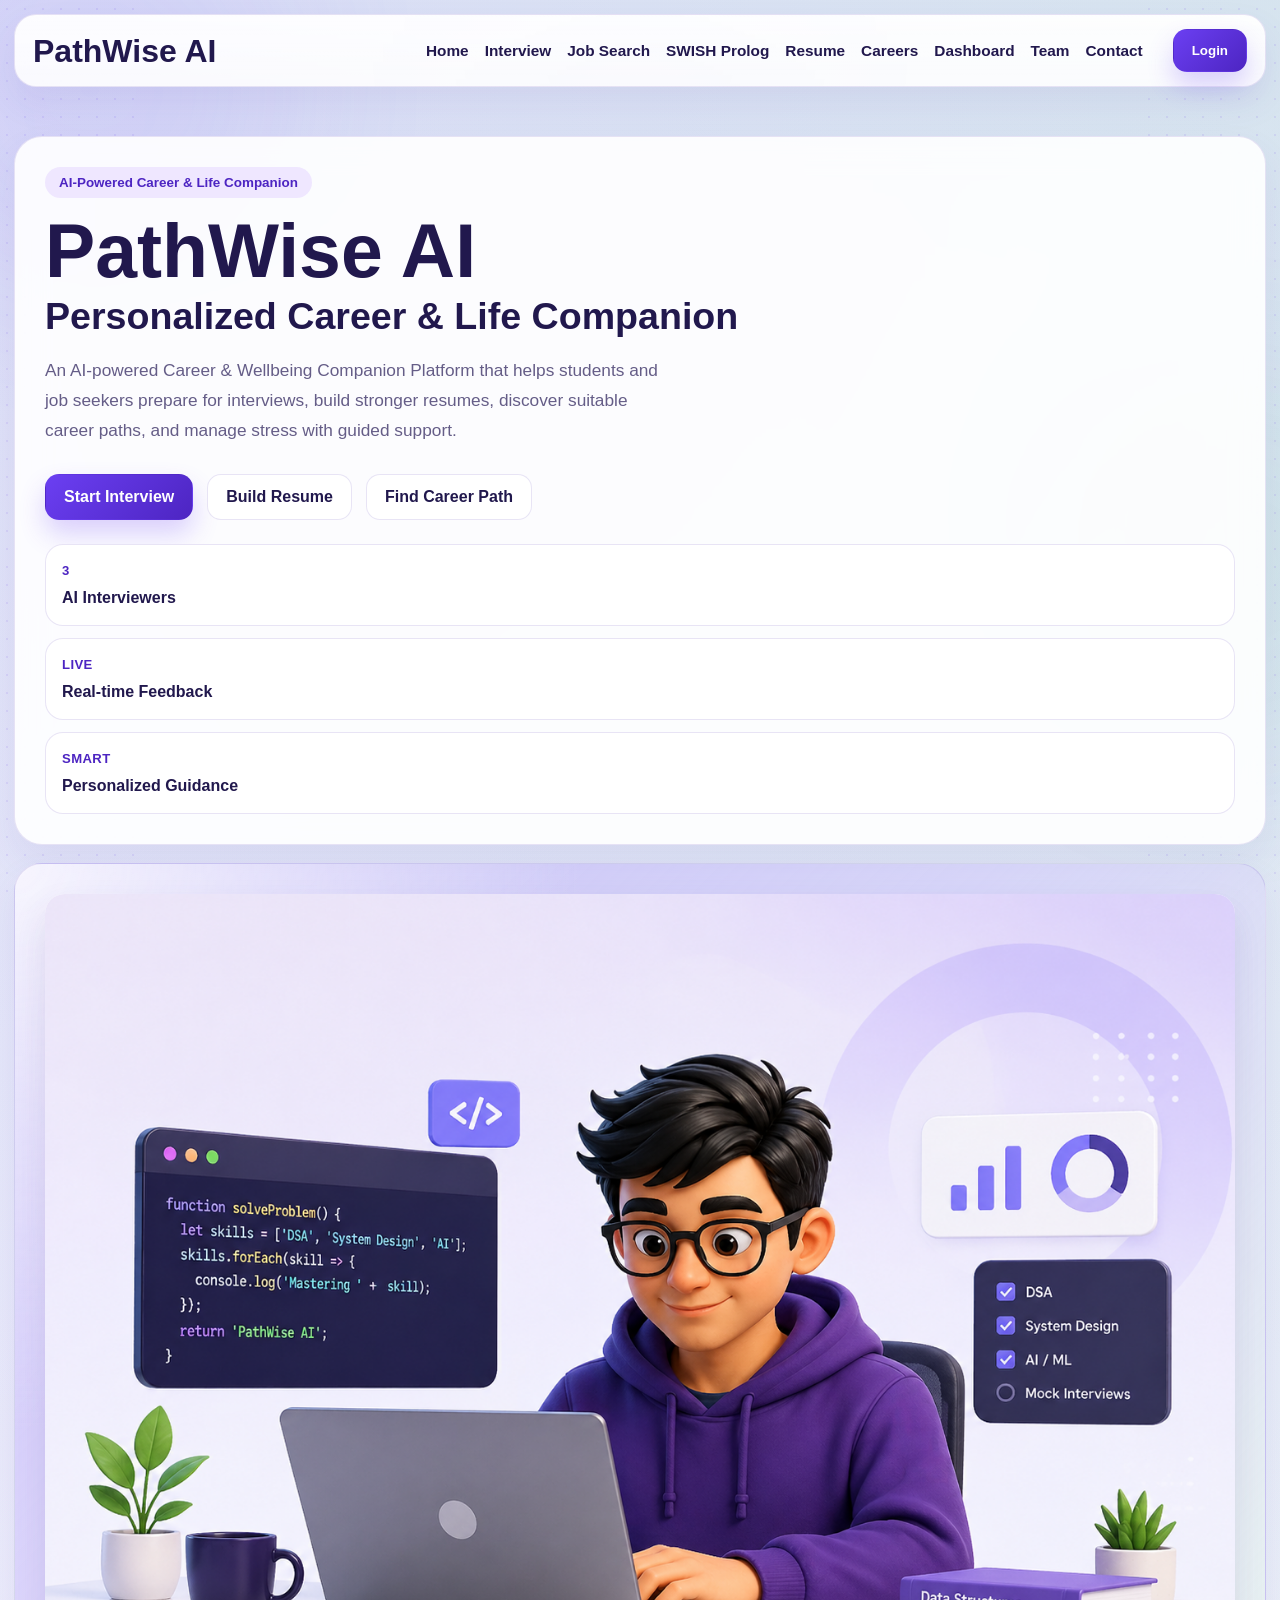
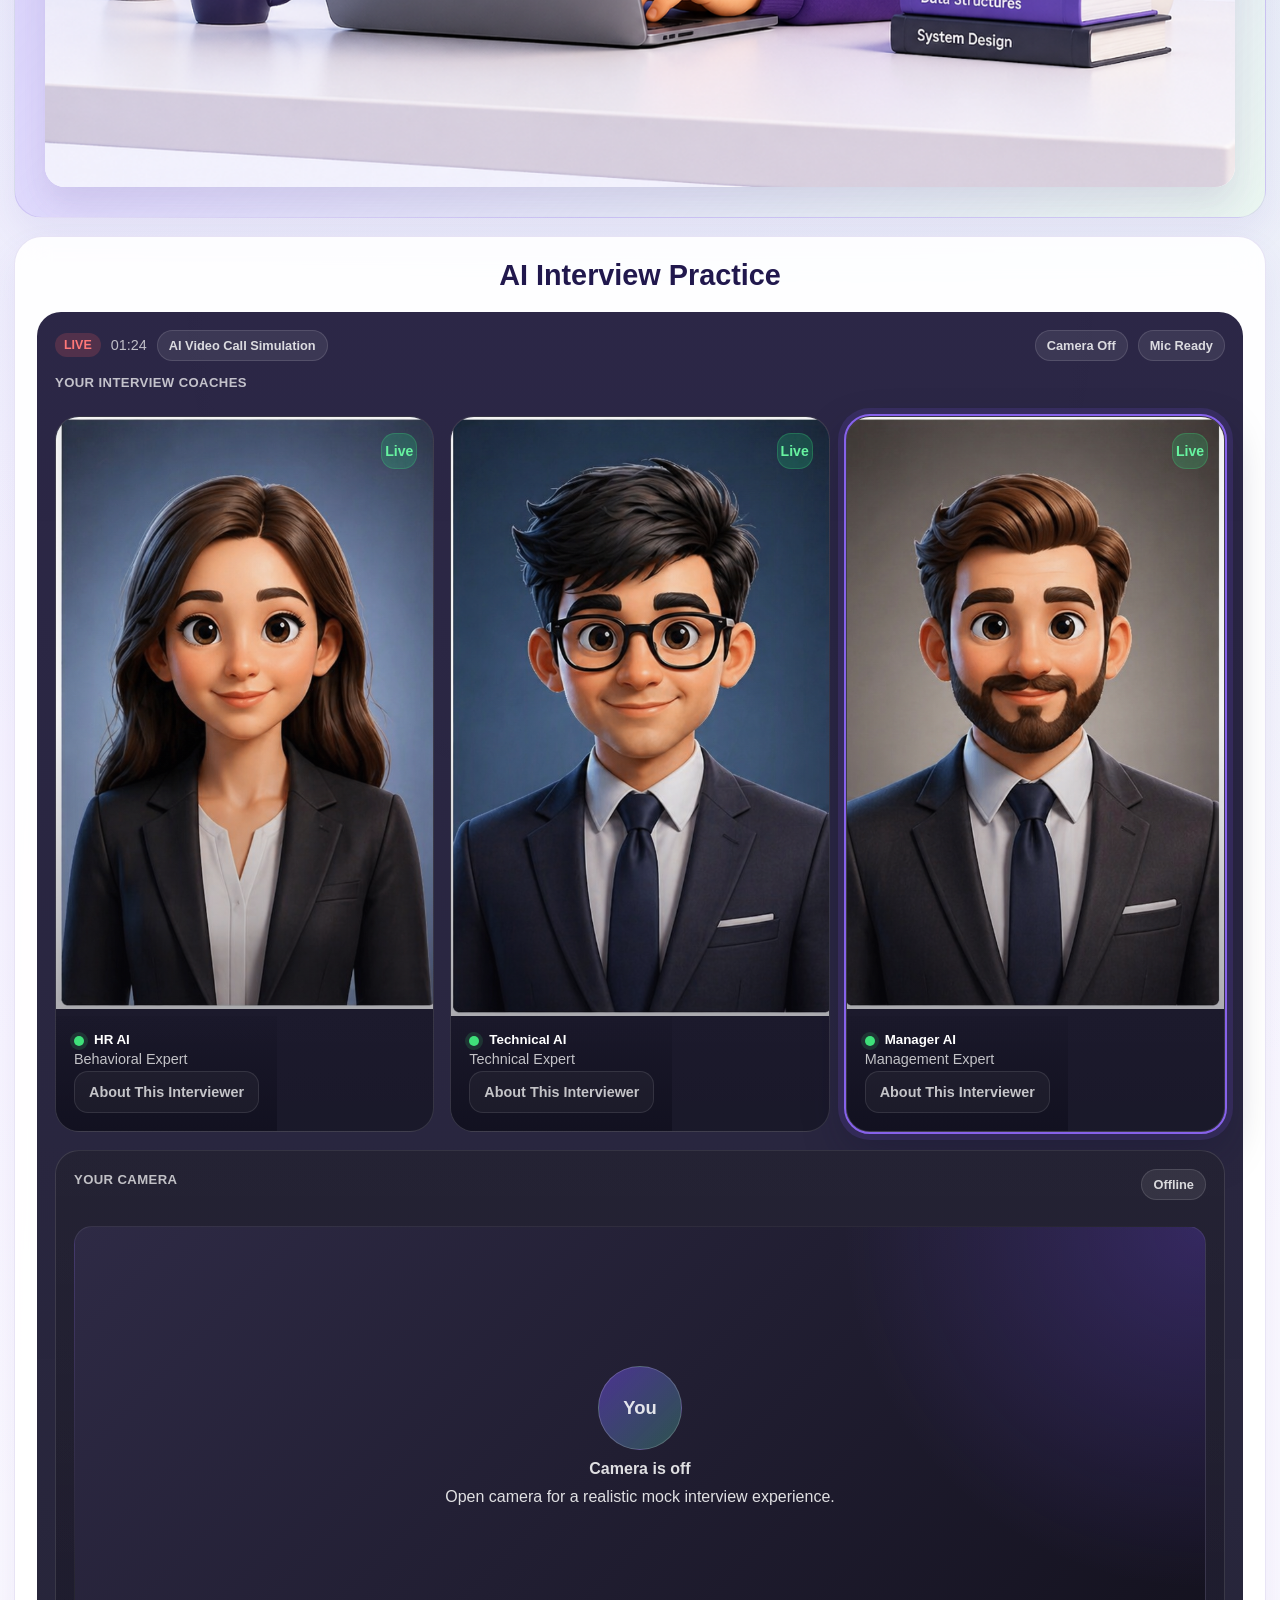
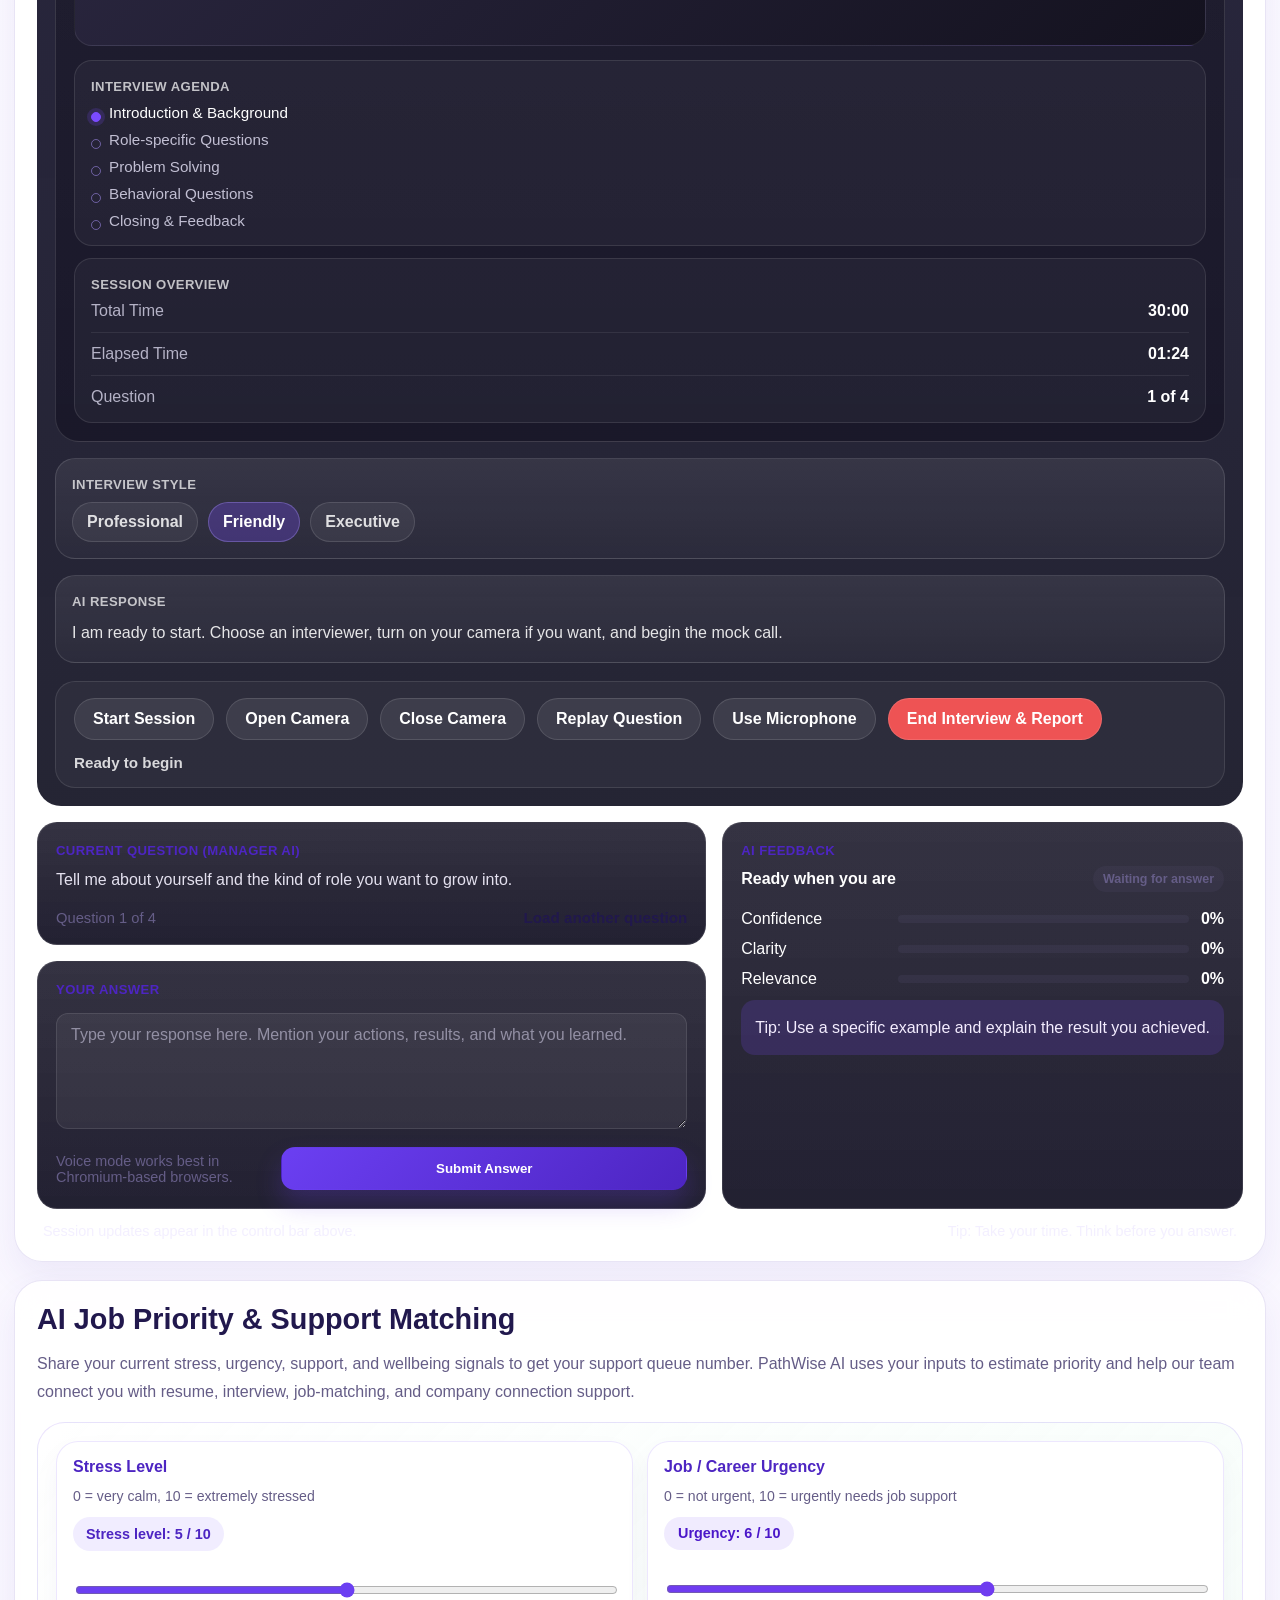
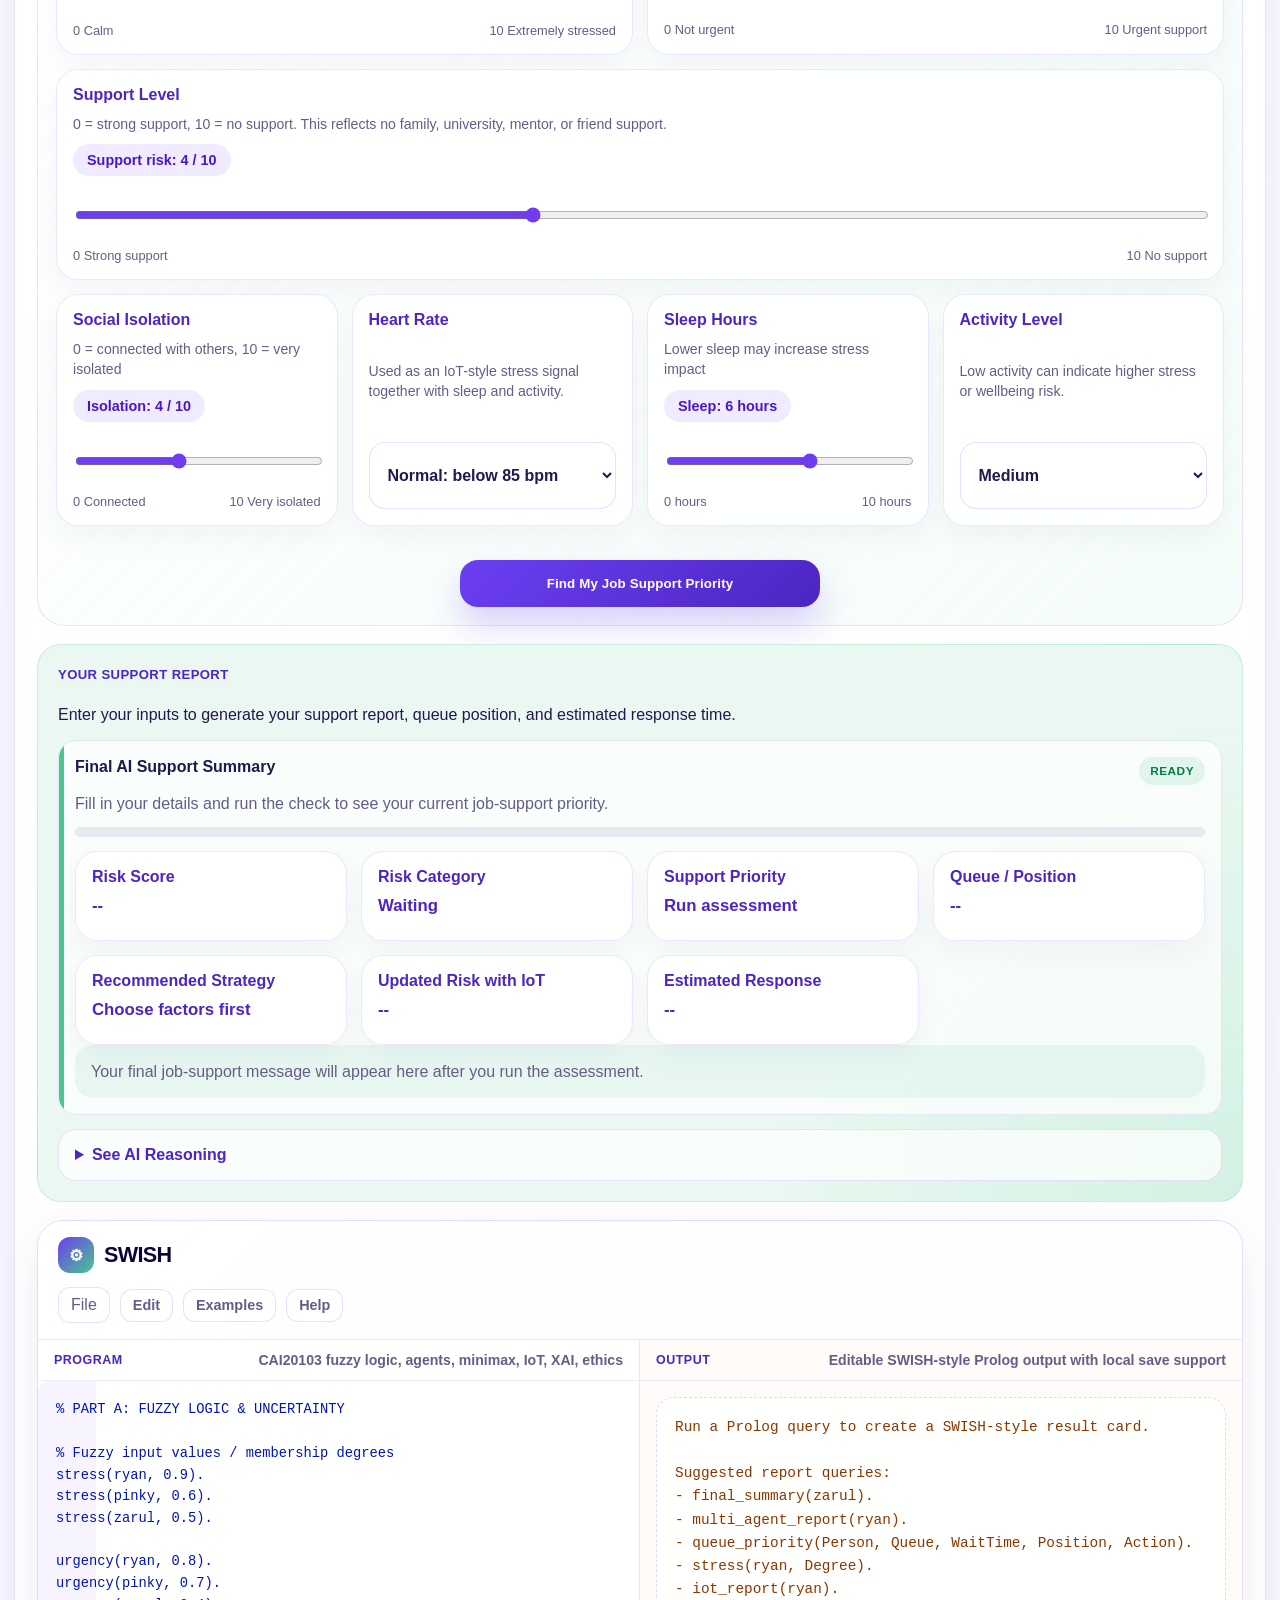
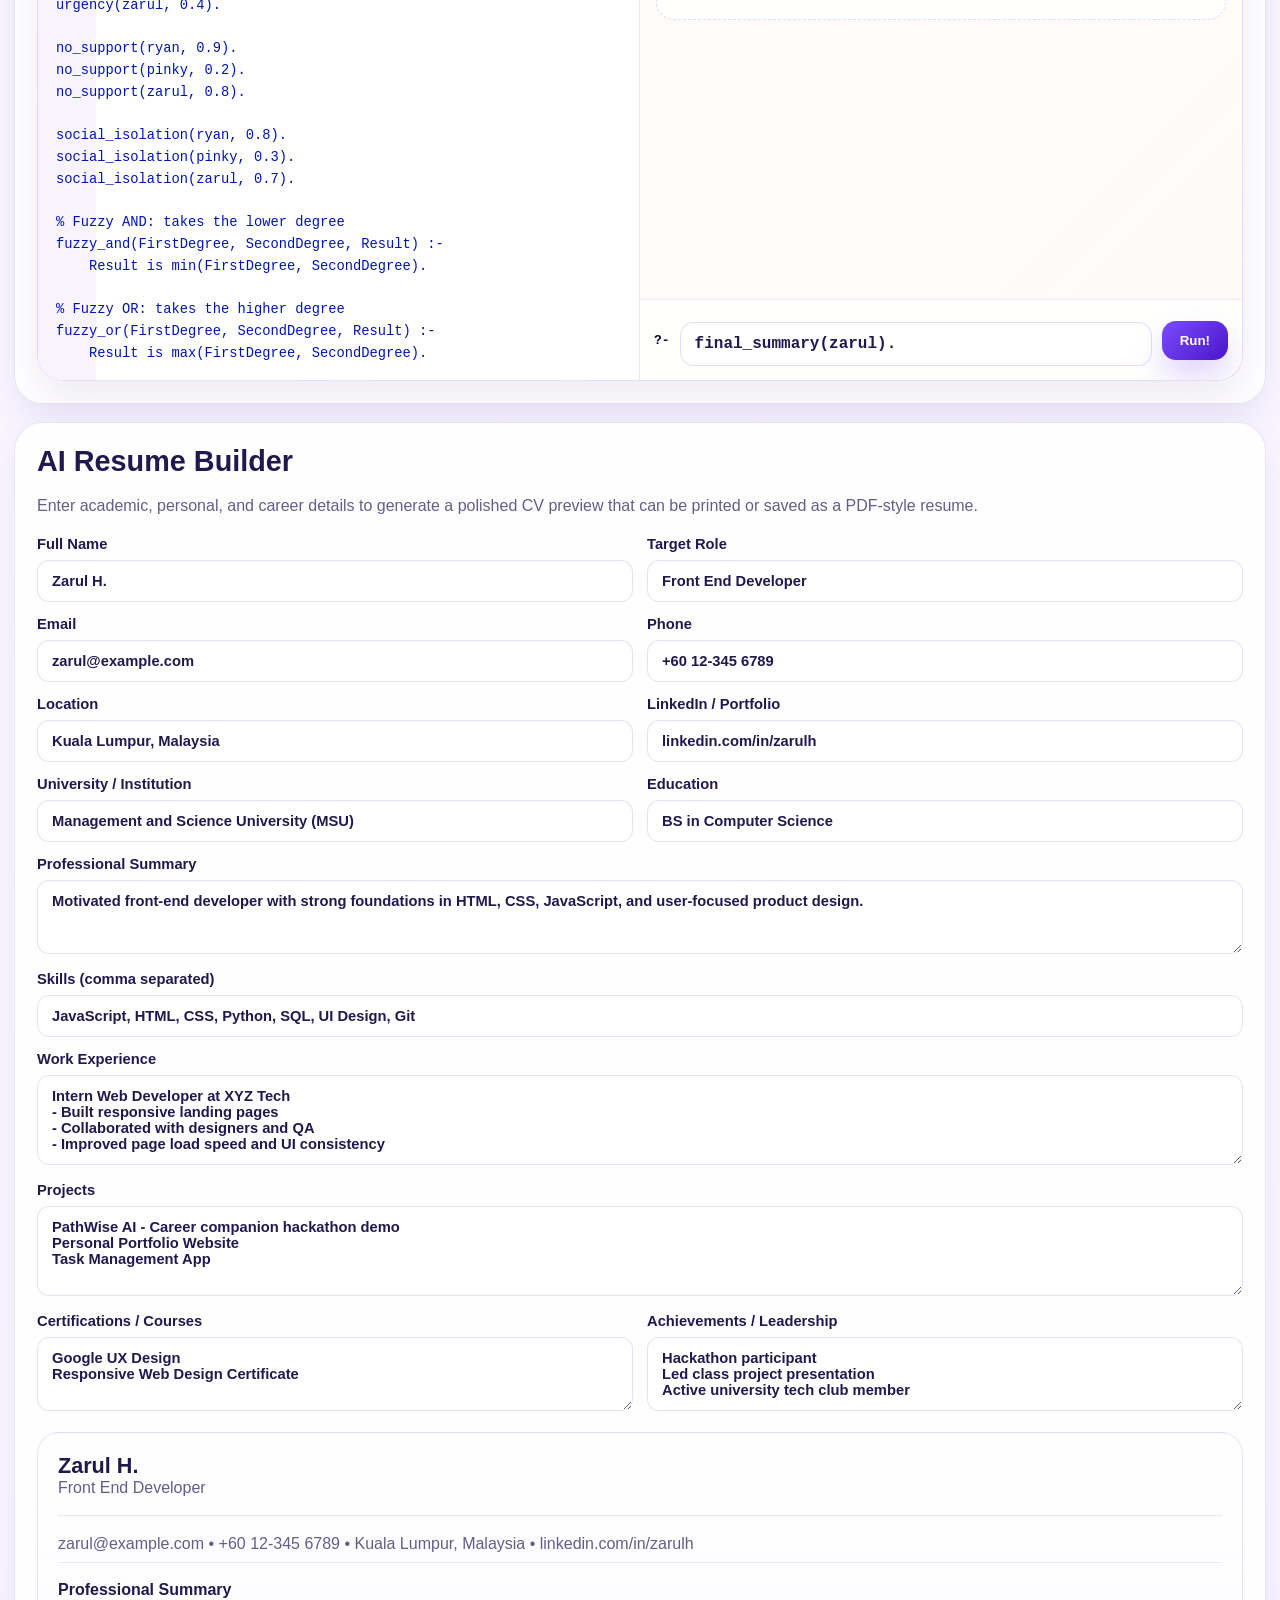
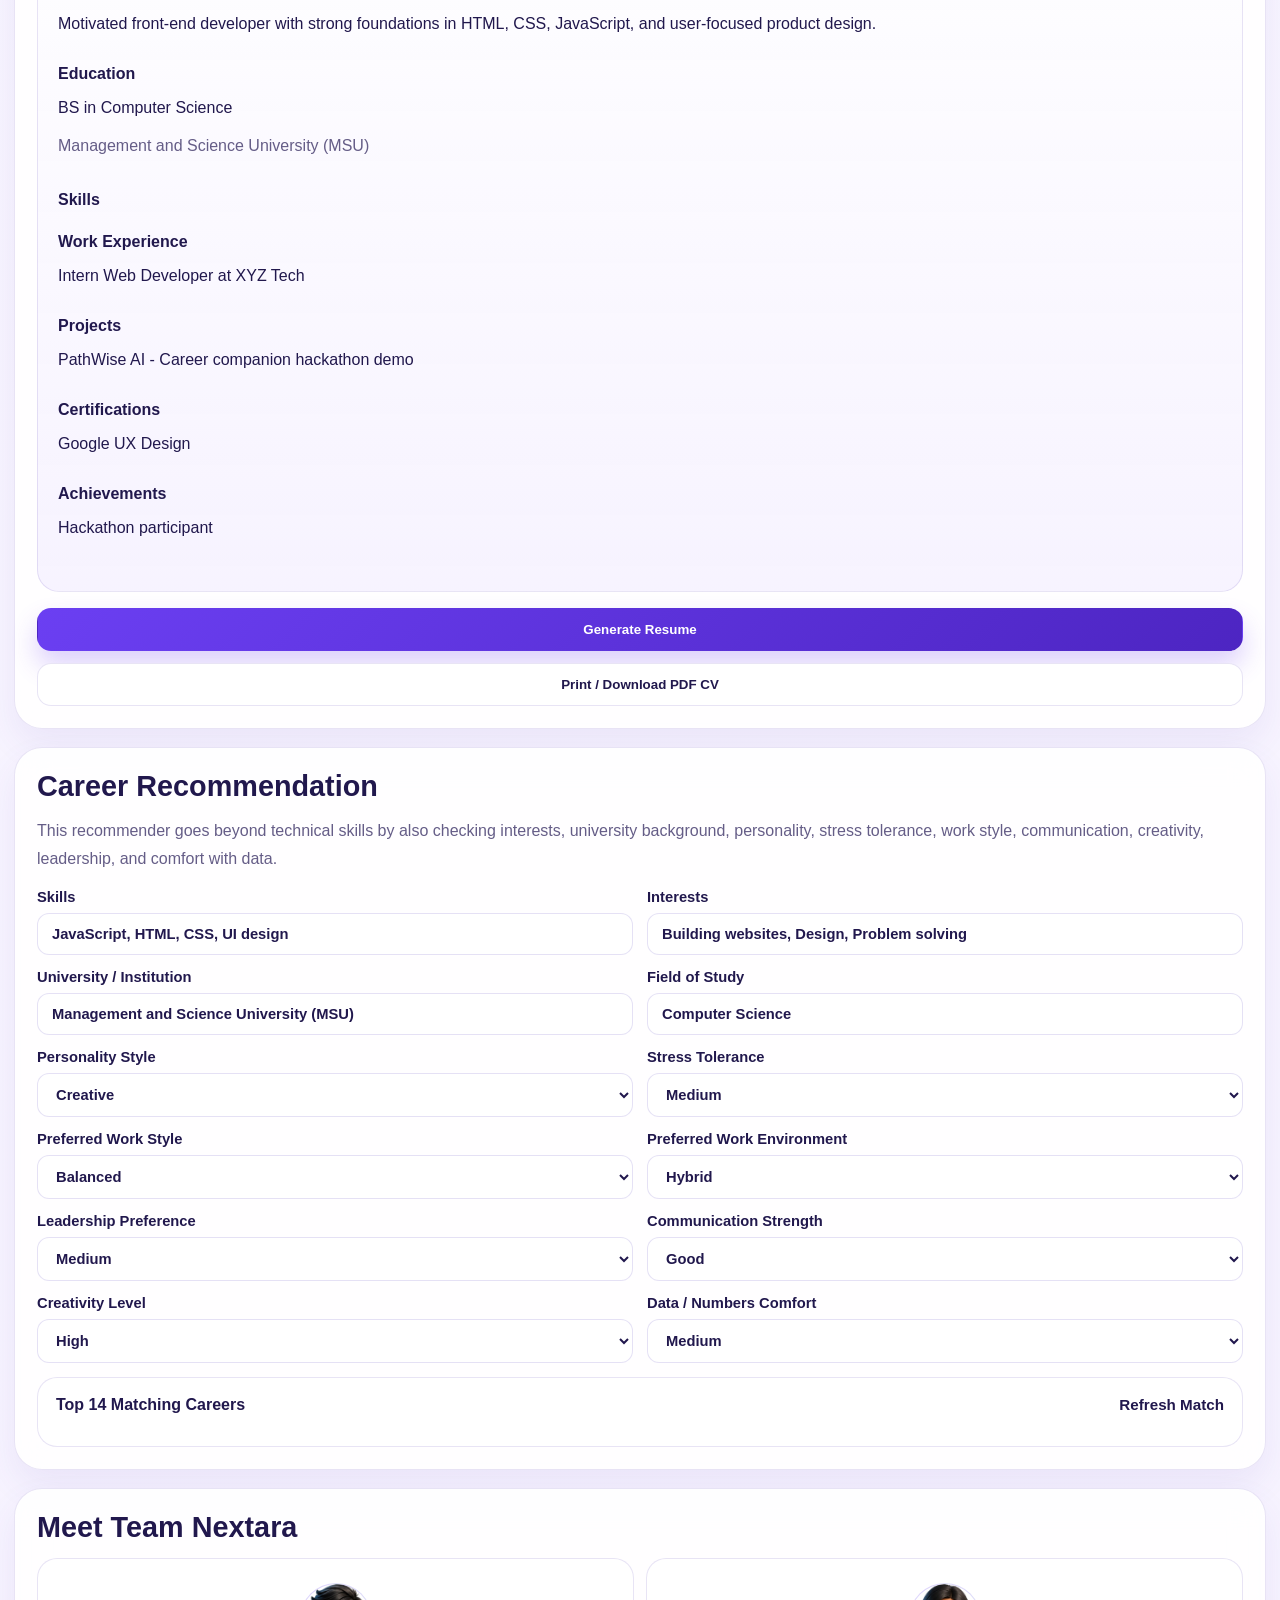
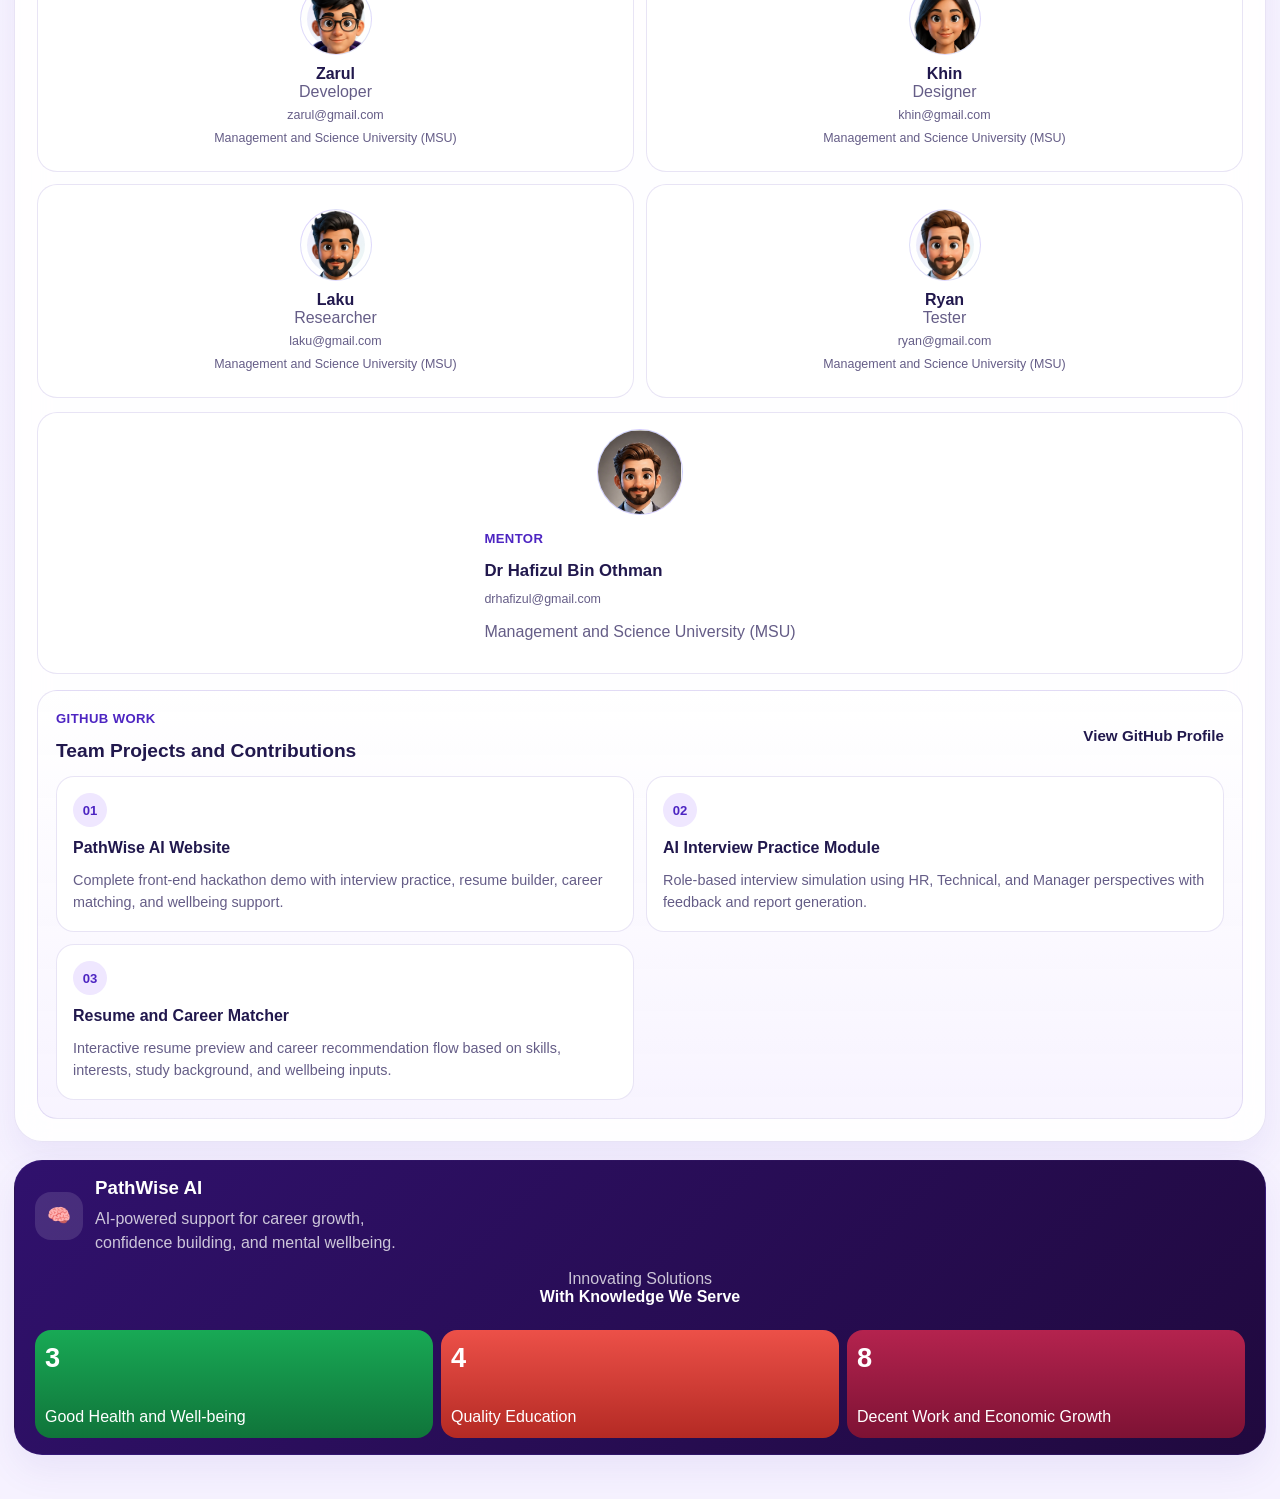
==== commit 7133cbdc: "Remove extra content sections from index2" ====
--- a/index2.html
+++ b/index2.html
@@ -1365,149 +1365,6 @@
             </form>
             </article>
 
-          <article class="section-card uses-card">
-            <div class="section-title">
-              <h3>Uses and Applications</h3>
-            </div>
-            <ul class="bullet-list compact">
-              <li>Students practice early, explore career options, and build confidence.</li>
-              <li>Job seekers improve resumes, interview readiness, and application quality.</li>
-              <li>Graduates discover roles that fit their strengths and growth direction.</li>
-              <li>Universities can use it as an employability support prototype.</li>
-            </ul>
-          </article>
-
-          <article class="section-card implementation-card">
-            <div class="section-title">
-              <h3>Implementation Level</h3>
-            </div>
-            <div class="detail-stack">
-              <div>
-                <span class="mini-label">Prototype Includes</span>
-                <ul class="bullet-list compact">
-                  <li>Multi-role interview interface with live scoring feedback.</li>
-                  <li>Mock interview flow with text, voice, and session-end reporting.</li>
-                  <li>Live resume builder with print-ready CV preview.</li>
-                  <li>Profile-based career recommendation engine.</li>
-                </ul>
-              </div>
-              <div>
-                <span class="mini-label">Future Improvements</span>
-                <ul class="bullet-list compact">
-                  <li>Real-time job and internship integration.</li>
-                  <li>Voice and video analysis for deeper communication insights.</li>
-                  <li>Smarter stress detection and adaptive wellbeing guidance.</li>
-                </ul>
-              </div>
-            </div>
-          </article>
-
-          <article class="section-card novelty-card">
-            <div class="section-title">
-              <h3>Novelty and Inventiveness</h3>
-            </div>
-            <ul class="bullet-list compact">
-              <li>Combines career development with positive wellbeing support.</li>
-              <li>Uses HR, Technical, and Manager perspectives in one simulation.</li>
-              <li>Gives instant feedback with repeatable practice and summary reports.</li>
-              <li>Matches users through broader profile fit, not skills alone.</li>
-            </ul>
-          </article>
-
-          <article class="section-card impact-card section-anchor" id="impact">
-            <div class="section-title">
-              <h3>Innovation and Project Impact</h3>
-            </div>
-            <p class="section-lead">
-              This platform combines career development and mental wellbeing in a
-              way that is not commonly integrated in existing student support
-              systems.
-            </p>
-
-            <div class="impact-grid">
-              <div class="impact-item">
-                <span>🧠</span>
-                <div>
-                  <strong>Reduces stress in career preparation</strong>
-                  <p>Users get guided support instead of facing interview pressure alone.</p>
-                </div>
-              </div>
-              <div class="impact-item">
-                <span>⚡</span>
-                <div>
-                  <strong>Improves employability</strong>
-                  <p>Interview practice, resume quality, and career direction improve together.</p>
-                </div>
-              </div>
-              <div class="impact-item">
-                <span>📄</span>
-                <div>
-                  <strong>Builds confidence through simulation</strong>
-                  <p>Role-based practice helps users prepare for real-world scenarios.</p>
-                </div>
-              </div>
-              <div class="impact-item">
-                <span>🎯</span>
-                <div>
-                  <strong>Gives personalized direction</strong>
-                  <p>Recommendations match skills, interests, profile fit, and wellbeing needs.</p>
-                </div>
-              </div>
-            </div>
-          </article>
-
-          <article class="section-card dashboard-card section-anchor" id="dashboard">
-            <div class="section-title">
-              <h3>Your Progress Dashboard</h3>
-            </div>
-
-            <div class="dashboard-grid">
-              <div class="dashboard-metric">
-                <div class="metric-head">
-                  <span>Interview Score</span>
-                  <span>🎤</span>
-                </div>
-                <strong class="metric-number" id="dashboardInterviewScore" data-target="78">78%</strong>
-                <div class="metric-line large">
-                  <div class="metric-fill purple-fill" id="dashboardInterviewBar"></div>
-                </div>
-              </div>
-
-              <div class="dashboard-metric">
-                <div class="metric-head">
-                  <span>Resume Completion</span>
-                  <span>📄</span>
-                </div>
-                <strong class="metric-number" id="dashboardResumeScore" data-target="98">98%</strong>
-                <div class="metric-line large">
-                  <div class="metric-fill green-fill" id="dashboardResumeBar"></div>
-                </div>
-              </div>
-
-              <div class="dashboard-metric">
-                <div class="metric-head">
-                  <span>Career Match</span>
-                  <span>💙</span>
-                </div>
-                <strong class="metric-number" id="dashboardCareerScore" data-target="97">97%</strong>
-                <div class="metric-line large">
-                  <div class="metric-fill blue-fill" id="dashboardCareerBar"></div>
-                </div>
-              </div>
-
-              <div class="dashboard-metric">
-                <div class="metric-head">
-                  <span>Wellbeing Status</span>
-                  <span>💜</span>
-                </div>
-                <strong class="status-number" id="dashboardWellbeingStatus">Good</strong>
-                <div class="metric-line large">
-                  <div class="metric-fill purple-fill" id="dashboardWellbeingBar"></div>
-                </div>
-              </div>
-            </div>
-          </article>
-
           <article class="section-card team-card section-anchor" id="team">
             <div class="section-title">
               <h3>Meet Team Nextara</h3>
